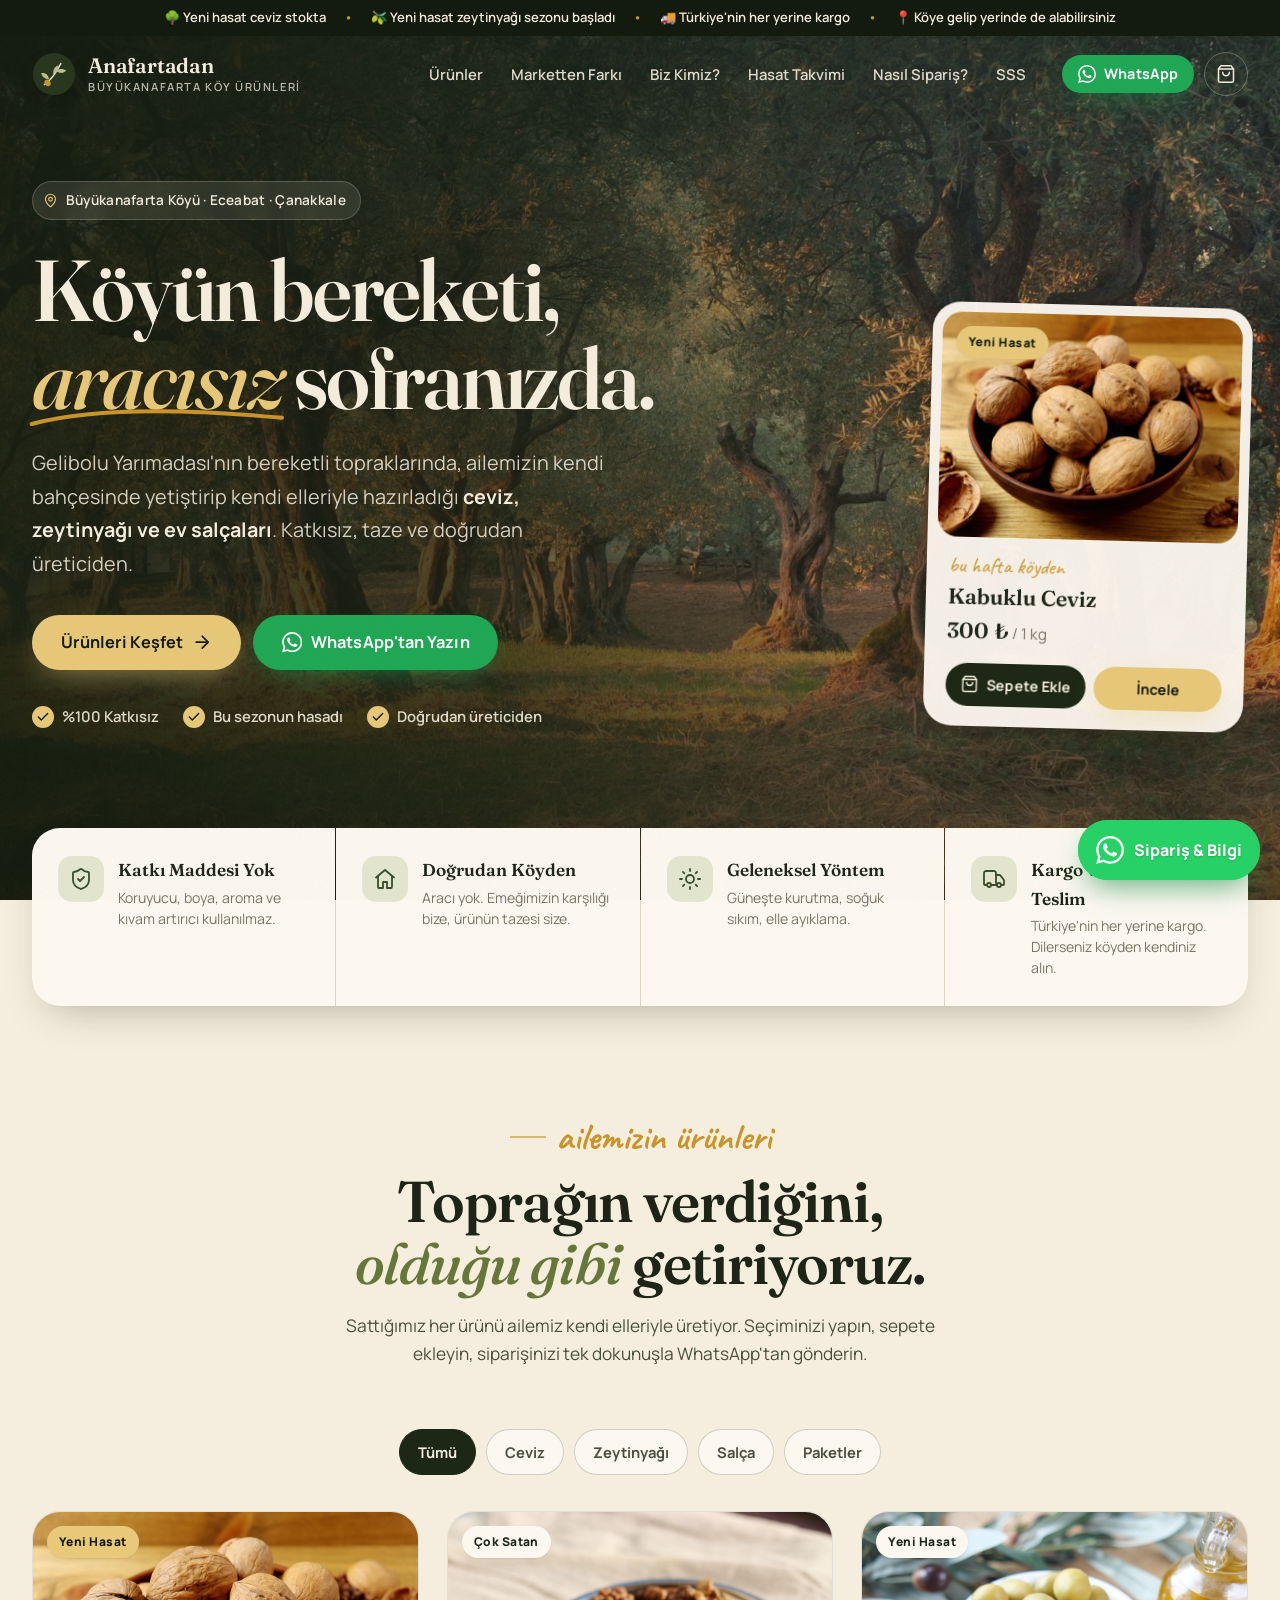
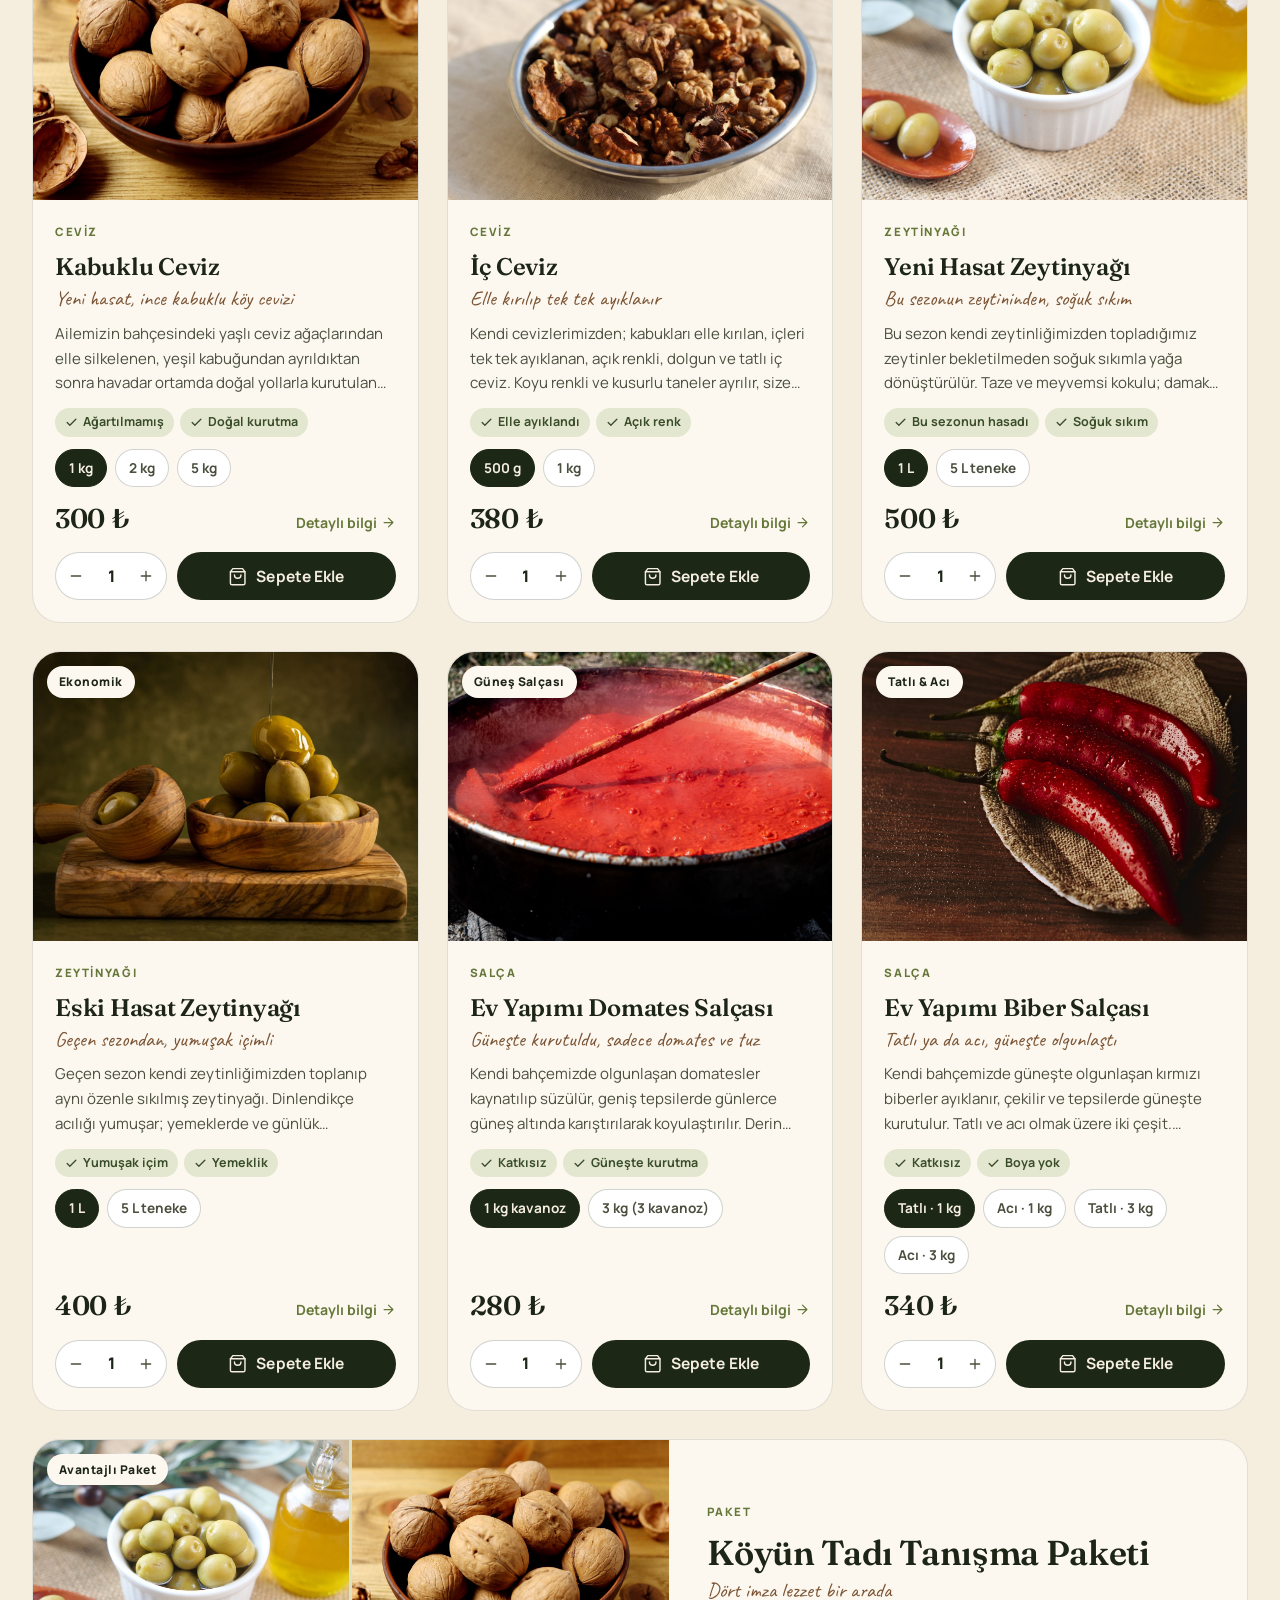
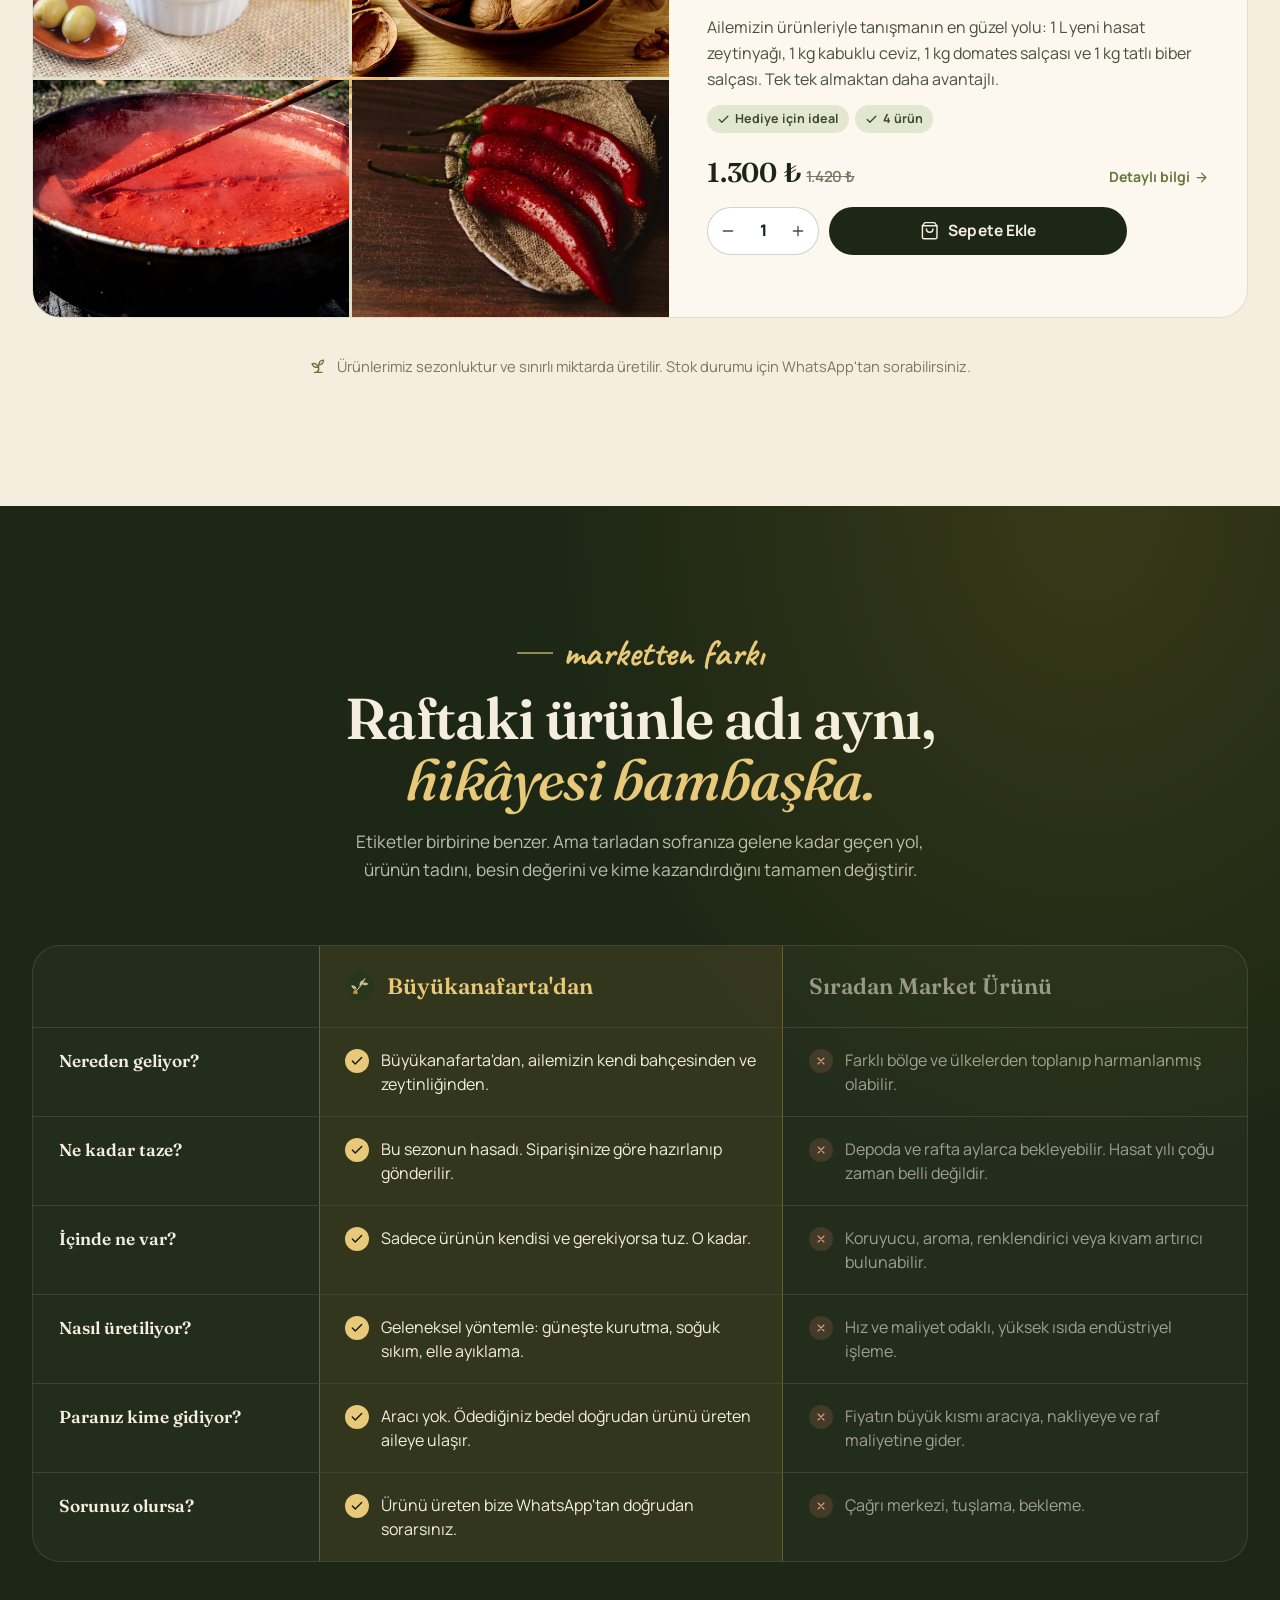
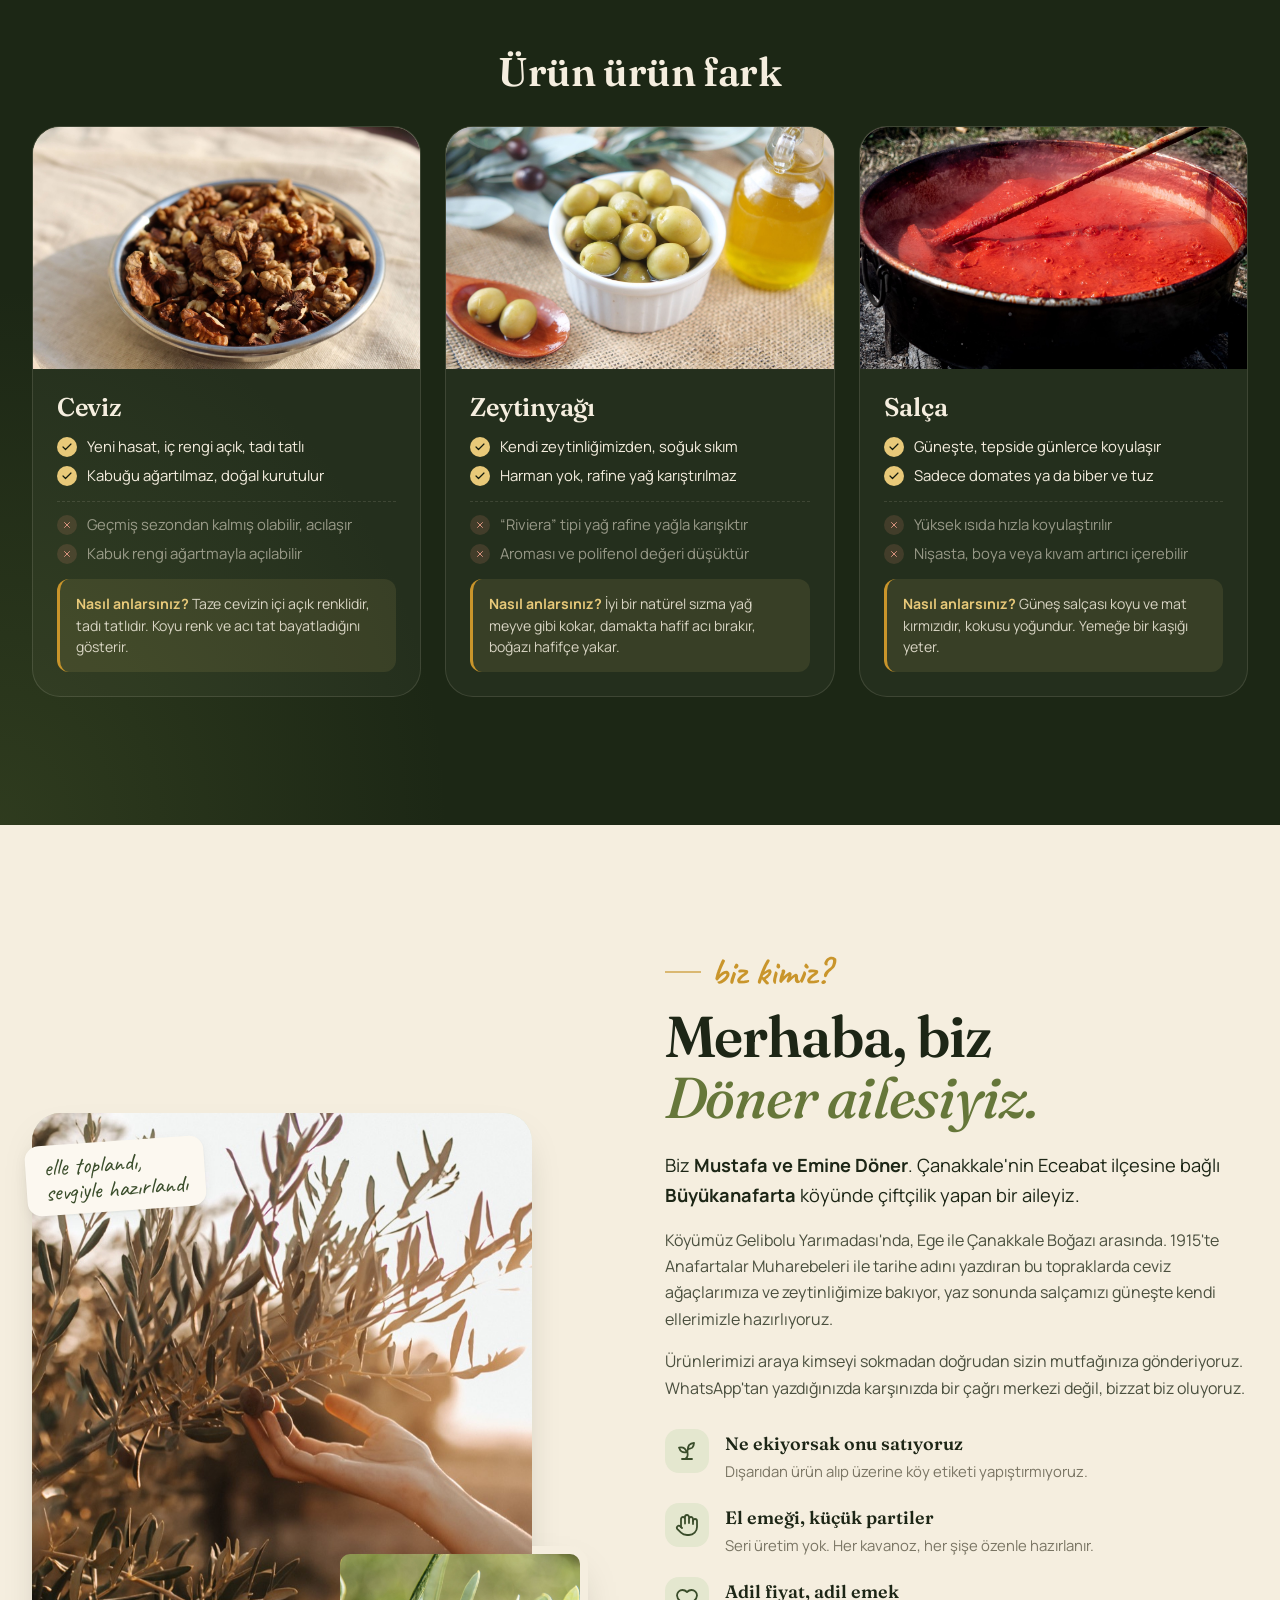
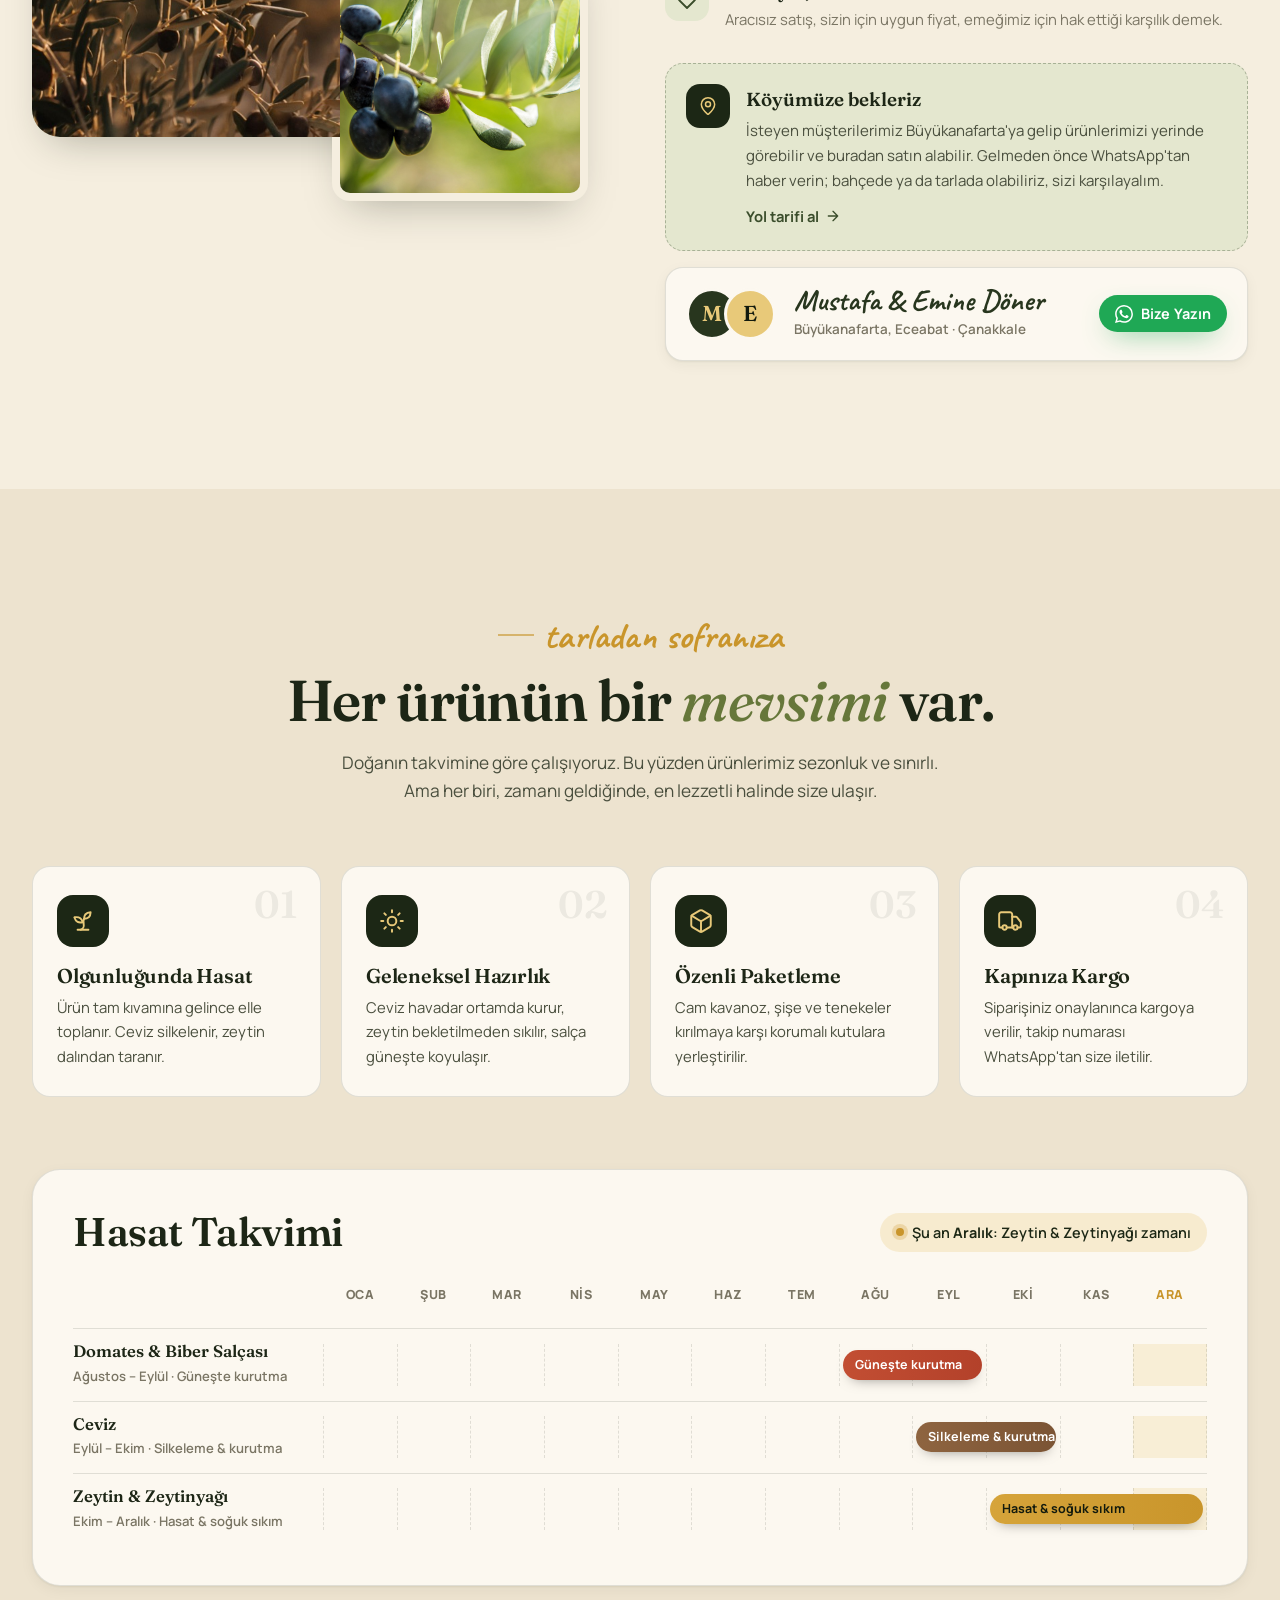
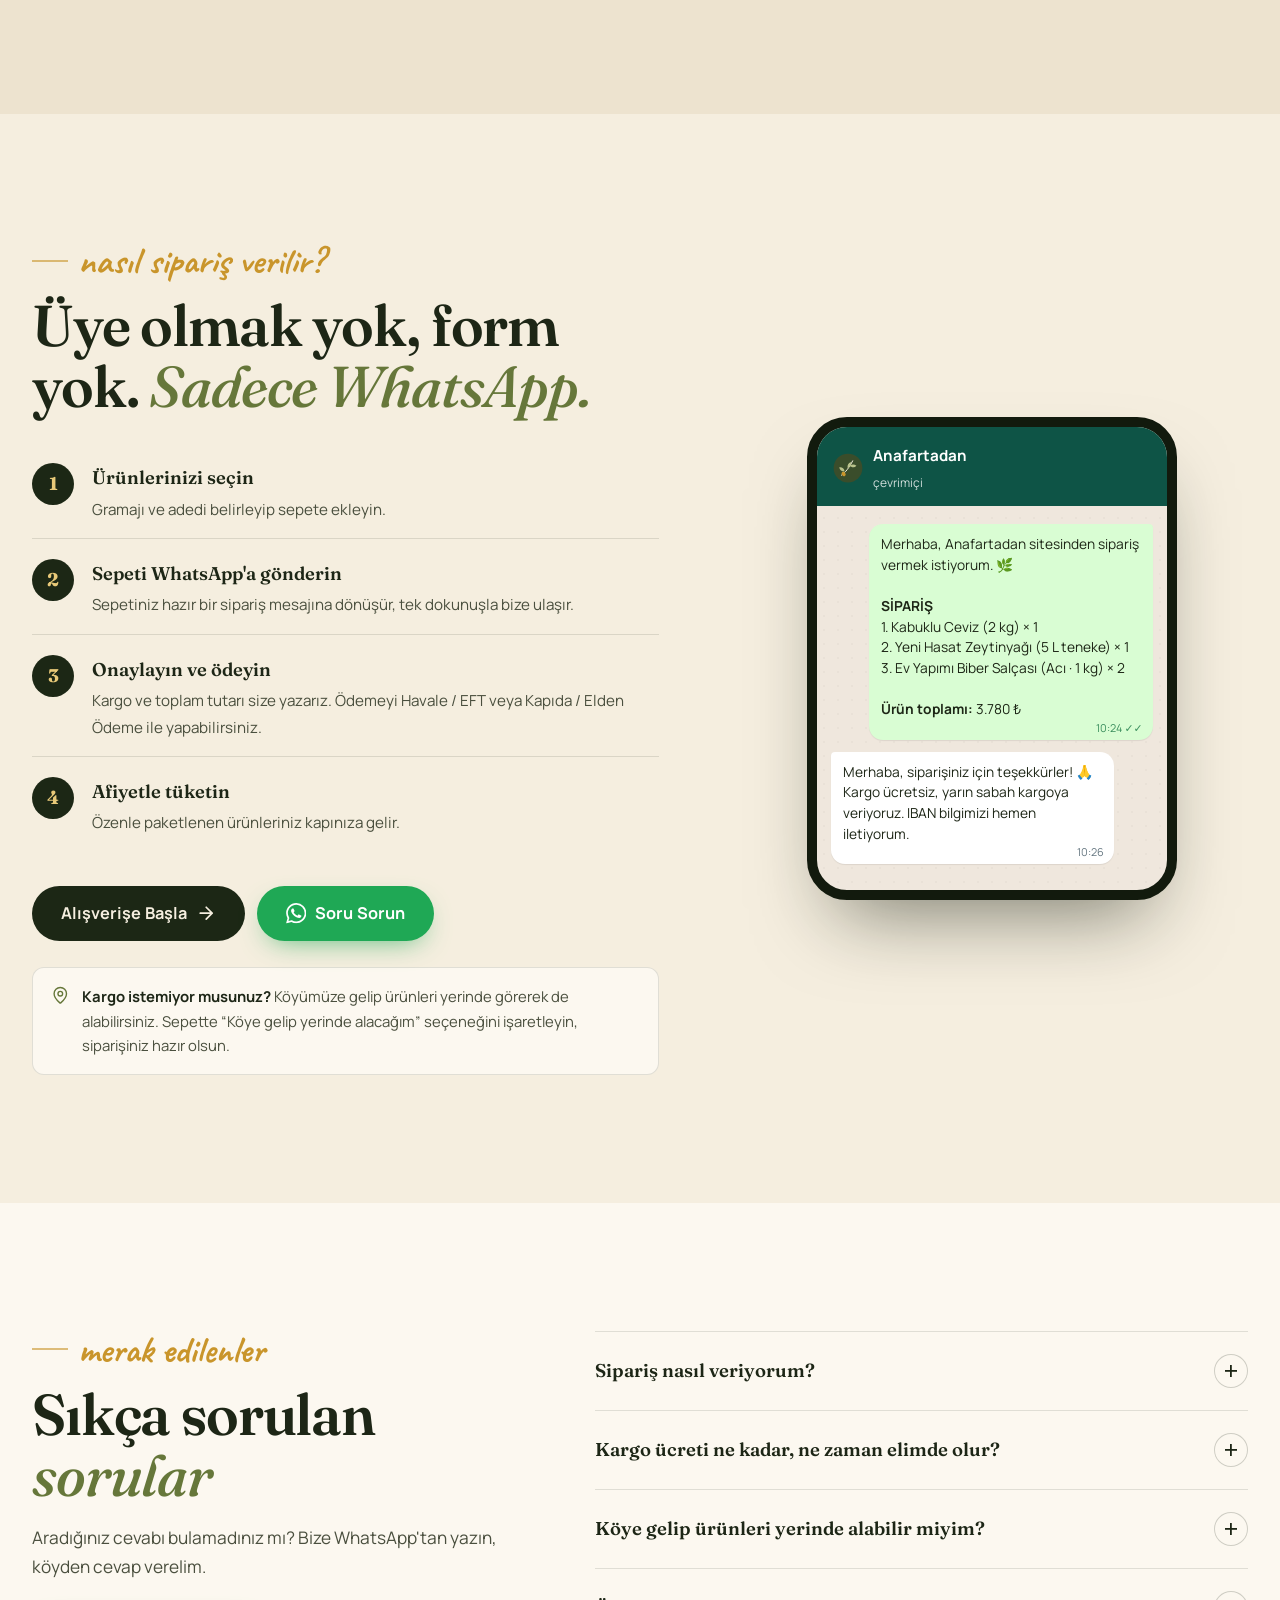
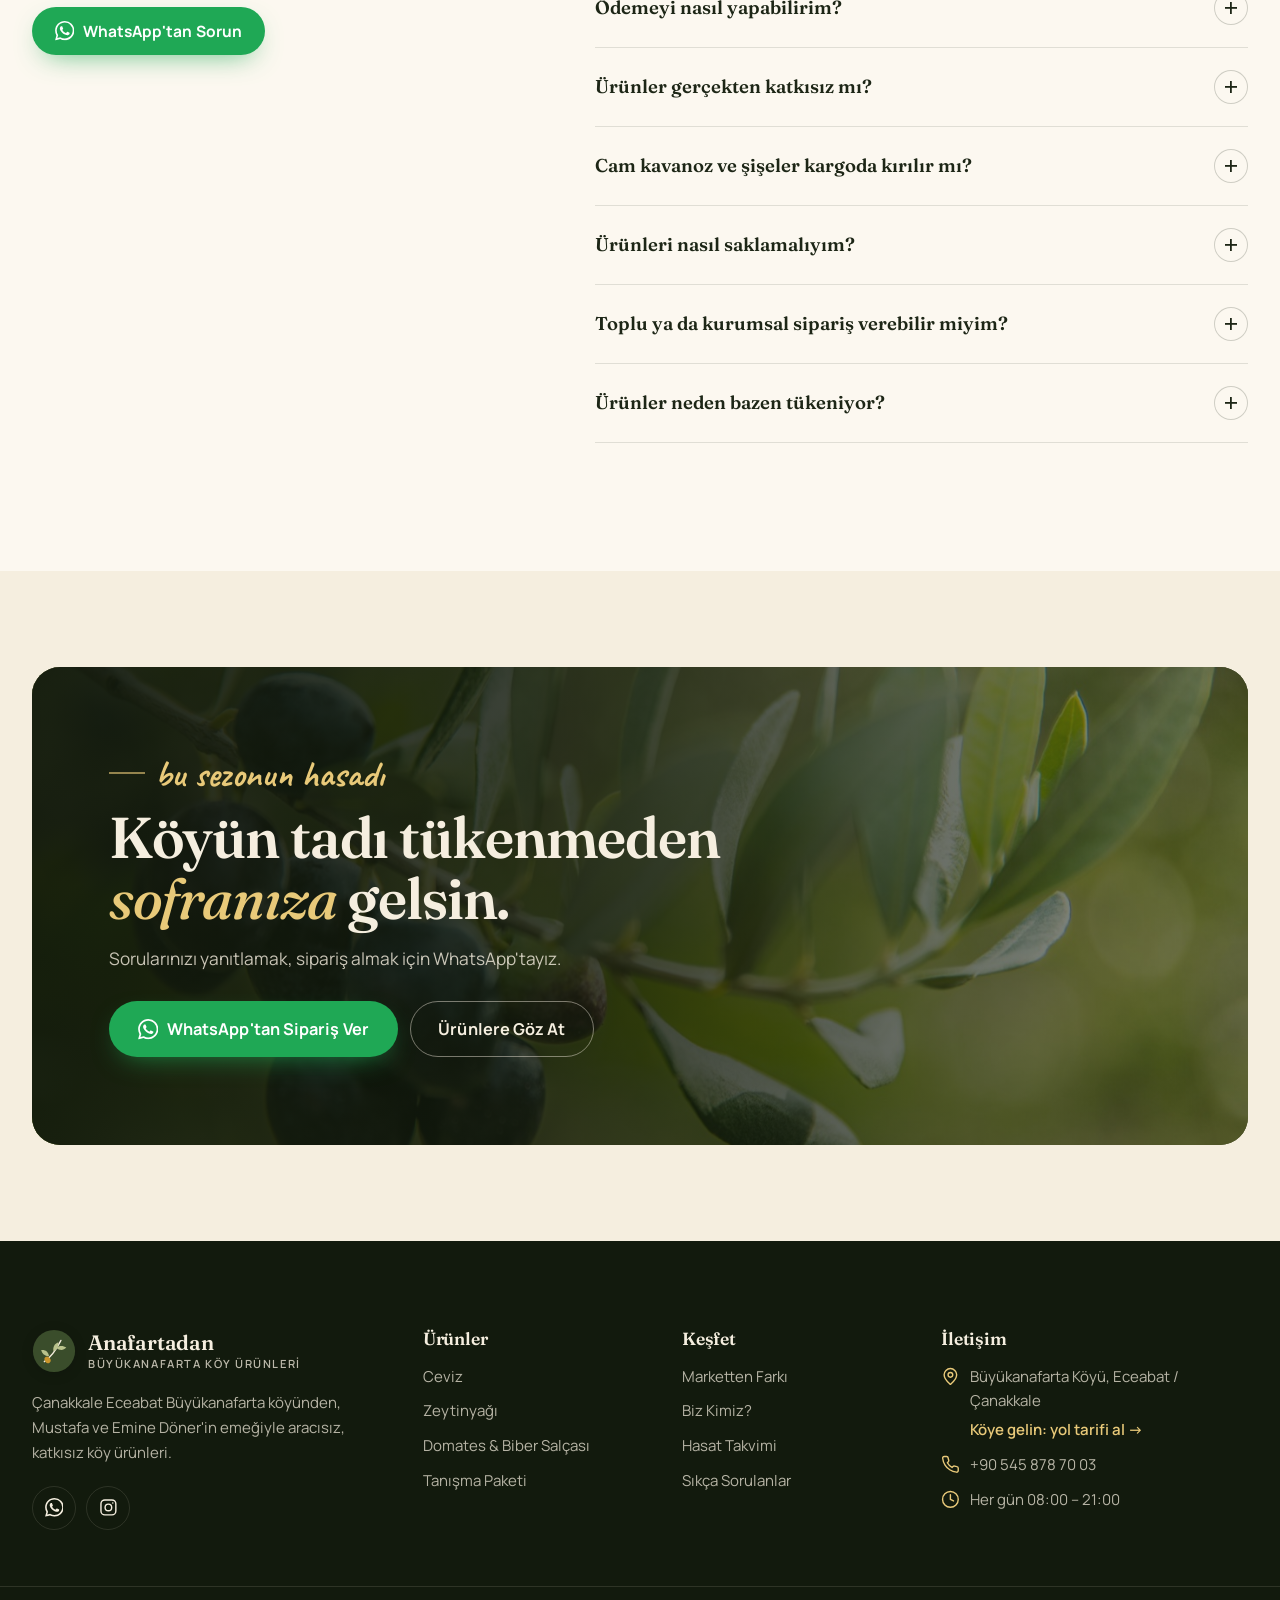
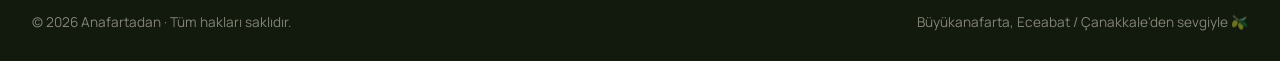
==== index.html @ 7ce7d399 "Anafartadan köy ürünleri sitesi Büyükanafarta (Eceabat/Çanakkale) köyünden ceviz, zeytinyağı ve ev s" ====
<!doctype html>
<html lang="tr">
<head>
  <meta charset="utf-8">
  <meta name="viewport" content="width=device-width, initial-scale=1, viewport-fit=cover">
  <title>Anafartadan | Büyükanafarta Köyünden Ceviz, Zeytinyağı ve Ev Salçası</title>
  <meta name="description" content="Çanakkale Eceabat Büyükanafarta köyünde Döner ailesinin ürettiği yeni hasat ceviz, soğuk sıkım zeytinyağı, güneşte kurutulmuş domates ve biber salçası. Aracısız, katkısız; WhatsApp'tan kolay sipariş.">
  <meta name="theme-color" content="#1C2715">
  <meta property="og:type" content="website">
  <meta property="og:locale" content="tr_TR">
  <meta property="og:title" content="Anafartadan · Köyün bereketi, aracısız sofranızda">
  <meta property="og:description" content="Döner ailesinin Büyükanafarta'da ürettiği ceviz, zeytinyağı ve ev salçaları. WhatsApp'tan sipariş verin, kapınıza gelsin.">
  <meta property="og:url" content="https://anilacartr.github.io/anafartadan/">
  <meta property="og:image" content="https://anilacartr.github.io/anafartadan/assets/img/hero.jpg">
  <link rel="canonical" href="https://anilacartr.github.io/anafartadan/">
  <link rel="icon" href="assets/img/favicon.svg" type="image/svg+xml">

  <link rel="preconnect" href="https://fonts.googleapis.com">
  <link rel="preconnect" href="https://fonts.gstatic.com" crossorigin>
  <link href="https://fonts.googleapis.com/css2?family=Caveat:wght@500;700&family=Fraunces:ital,opsz,wght@0,9..144,400..700;1,9..144,400..600&family=Manrope:wght@400;500;600;700;800&display=swap" rel="stylesheet">
  <link rel="preload" as="image" href="assets/img/hero.jpg" fetchpriority="high">
  <link rel="stylesheet" href="assets/css/style.css">
  <script>document.documentElement.classList.add('js')</script>

  <script type="application/ld+json">
  {
    "@context": "https://schema.org",
    "@type": "Store",
    "name": "Anafartadan",
    "description": "Büyükanafarta köyünden ceviz, zeytinyağı, domates ve biber salçası.",
    "founder": [
      { "@type": "Person", "name": "Mustafa Döner" },
      { "@type": "Person", "name": "Emine Döner" }
    ],
    "address": {
      "@type": "PostalAddress",
      "addressLocality": "Büyükanafarta, Eceabat",
      "addressRegion": "Çanakkale",
      "addressCountry": "TR"
    }
  }
  </script>
</head>
<body>

<!-- İkon seti -->
<svg width="0" height="0" style="position:absolute" aria-hidden="true">
  <defs>
    <symbol id="i-wa" viewBox="0 0 24 24"><path fill="currentColor" d="M17.472 14.382c-.297-.149-1.758-.867-2.03-.967-.273-.099-.471-.148-.67.15-.197.297-.767.966-.94 1.164-.173.199-.347.223-.644.075-.297-.15-1.255-.463-2.39-1.475-.883-.788-1.48-1.761-1.653-2.059-.173-.297-.018-.458.13-.606.134-.133.298-.347.446-.52.149-.174.198-.298.298-.497.099-.198.05-.371-.025-.52-.075-.149-.669-1.612-.916-2.207-.242-.579-.487-.5-.669-.51-.173-.008-.371-.01-.57-.01-.198 0-.52.074-.792.372-.272.297-1.04 1.016-1.04 2.479 0 1.462 1.065 2.875 1.213 3.074.149.198 2.096 3.2 5.077 4.487.709.306 1.262.489 1.694.625.712.227 1.36.195 1.871.118.571-.085 1.758-.719 2.006-1.413.248-.694.248-1.289.173-1.413-.074-.124-.272-.198-.57-.347m-5.421 7.403h-.004a9.87 9.87 0 0 1-5.031-1.378l-.361-.214-3.741.982.998-3.648-.235-.374a9.86 9.86 0 0 1-1.51-5.26c.001-5.45 4.436-9.884 9.888-9.884 2.64 0 5.122 1.03 6.988 2.898a9.825 9.825 0 0 1 2.893 6.994c-.003 5.45-4.437 9.884-9.885 9.884m8.413-18.297A11.815 11.815 0 0 0 12.05 0C5.495 0 .16 5.335.157 11.892c0 2.096.547 4.142 1.588 5.945L.057 24l6.305-1.654a11.882 11.882 0 0 0 5.683 1.448h.005c6.554 0 11.89-5.335 11.893-11.893a11.821 11.821 0 0 0-3.48-8.413Z"/></symbol>
    <symbol id="i-bag" viewBox="0 0 24 24" fill="none" stroke="currentColor" stroke-width="1.8" stroke-linecap="round" stroke-linejoin="round"><path d="M6 2 3 6v14a2 2 0 0 0 2 2h14a2 2 0 0 0 2-2V6l-3-4Z"/><path d="M3 6h18"/><path d="M16 10a4 4 0 0 1-8 0"/></symbol>
    <symbol id="i-leaf" viewBox="0 0 24 24" fill="none" stroke="currentColor" stroke-width="1.8" stroke-linecap="round" stroke-linejoin="round"><path d="M11 20A7 7 0 0 1 9.8 6.1C15.5 5 17 4.48 19 2c1 2 2 4.18 2 8 0 5.5-4.78 10-10 10Z"/><path d="M2 21c0-3 1.85-5.36 5.08-6C9.5 14.52 12 13 13 12"/></symbol>
    <symbol id="i-truck" viewBox="0 0 24 24" fill="none" stroke="currentColor" stroke-width="1.8" stroke-linecap="round" stroke-linejoin="round"><path d="M14 18V6a2 2 0 0 0-2-2H4a2 2 0 0 0-2 2v11a1 1 0 0 0 1 1h2"/><path d="M15 18H9"/><path d="M19 18h2a1 1 0 0 0 1-1v-3.65a1 1 0 0 0-.22-.62l-3.48-4.35A1 1 0 0 0 17.52 8H14"/><circle cx="17" cy="18" r="2"/><circle cx="7" cy="18" r="2"/></symbol>
    <symbol id="i-home" viewBox="0 0 24 24" fill="none" stroke="currentColor" stroke-width="1.8" stroke-linecap="round" stroke-linejoin="round"><path d="M3 10.5 12 3l9 7.5"/><path d="M5 9.5V20a1 1 0 0 0 1 1h4v-6h4v6h4a1 1 0 0 0 1-1V9.5"/></symbol>
    <symbol id="i-shield" viewBox="0 0 24 24" fill="none" stroke="currentColor" stroke-width="1.8" stroke-linecap="round" stroke-linejoin="round"><path d="M20 13c0 5-3.5 7.5-7.66 8.95a1 1 0 0 1-.67-.01C7.5 20.5 4 18 4 13V6a1 1 0 0 1 1-1c2 0 4.5-1.2 6.24-2.72a1.17 1.17 0 0 1 1.52 0C14.51 3.81 17 5 19 5a1 1 0 0 1 1 1z"/><path d="m9 12 2 2 4-4"/></symbol>
    <symbol id="i-check" viewBox="0 0 24 24" fill="none" stroke="currentColor" stroke-width="2.4" stroke-linecap="round" stroke-linejoin="round"><path d="M20 6 9 17l-5-5"/></symbol>
    <symbol id="i-x" viewBox="0 0 24 24" fill="none" stroke="currentColor" stroke-width="2.2" stroke-linecap="round" stroke-linejoin="round"><path d="M18 6 6 18M6 6l12 12"/></symbol>
    <symbol id="i-plus" viewBox="0 0 24 24" fill="none" stroke="currentColor" stroke-width="2" stroke-linecap="round"><path d="M12 5v14M5 12h14"/></symbol>
    <symbol id="i-minus" viewBox="0 0 24 24" fill="none" stroke="currentColor" stroke-width="2" stroke-linecap="round"><path d="M5 12h14"/></symbol>
    <symbol id="i-arrow" viewBox="0 0 24 24" fill="none" stroke="currentColor" stroke-width="2" stroke-linecap="round" stroke-linejoin="round"><path d="M5 12h14M12 5l7 7-7 7"/></symbol>
    <symbol id="i-pin" viewBox="0 0 24 24" fill="none" stroke="currentColor" stroke-width="1.8" stroke-linecap="round" stroke-linejoin="round"><path d="M20 10c0 4.99-5.54 10.19-7.4 11.8a1 1 0 0 1-1.2 0C9.54 20.19 4 14.99 4 10a8 8 0 0 1 16 0"/><circle cx="12" cy="10" r="3"/></symbol>
    <symbol id="i-clock" viewBox="0 0 24 24" fill="none" stroke="currentColor" stroke-width="1.8" stroke-linecap="round" stroke-linejoin="round"><circle cx="12" cy="12" r="10"/><path d="M12 6v6l4 2"/></symbol>
    <symbol id="i-phone" viewBox="0 0 24 24" fill="none" stroke="currentColor" stroke-width="1.8" stroke-linecap="round" stroke-linejoin="round"><path d="M22 16.92v3a2 2 0 0 1-2.18 2 19.79 19.79 0 0 1-8.63-3.07 19.5 19.5 0 0 1-6-6 19.79 19.79 0 0 1-3.07-8.67A2 2 0 0 1 4.11 2h3a2 2 0 0 1 2 1.72c.13.96.36 1.9.7 2.81a2 2 0 0 1-.45 2.11L8.09 9.91a16 16 0 0 0 6 6l1.27-1.27a2 2 0 0 1 2.11-.45c.91.34 1.85.57 2.81.7A2 2 0 0 1 22 16.92z"/></symbol>
    <symbol id="i-sun" viewBox="0 0 24 24" fill="none" stroke="currentColor" stroke-width="1.8" stroke-linecap="round"><circle cx="12" cy="12" r="4"/><path d="M12 2v2M12 20v2M4.93 4.93l1.41 1.41M17.66 17.66l1.41 1.41M2 12h2M20 12h2M6.34 17.66l-1.41 1.41M19.07 4.93l-1.41 1.41"/></symbol>
    <symbol id="i-box" viewBox="0 0 24 24" fill="none" stroke="currentColor" stroke-width="1.8" stroke-linecap="round" stroke-linejoin="round"><path d="M11 21.73a2 2 0 0 0 2 0l7-4A2 2 0 0 0 21 16V8a2 2 0 0 0-1-1.73l-7-4a2 2 0 0 0-2 0l-7 4A2 2 0 0 0 3 8v8a2 2 0 0 0 1 1.73z"/><path d="M12 22V12"/><path d="m3.3 7 7.7 4.73a2 2 0 0 0 2 0L20.7 7"/></symbol>
    <symbol id="i-heart" viewBox="0 0 24 24" fill="none" stroke="currentColor" stroke-width="1.8" stroke-linecap="round" stroke-linejoin="round"><path d="M19 14c1.49-1.46 3-3.21 3-5.5A5.5 5.5 0 0 0 16.5 3c-1.76 0-3 .5-4.5 2-1.5-1.5-2.74-2-4.5-2A5.5 5.5 0 0 0 2 8.5c0 2.3 1.5 4.05 3 5.5l7 7Z"/></symbol>
    <symbol id="i-sprout" viewBox="0 0 24 24" fill="none" stroke="currentColor" stroke-width="1.8" stroke-linecap="round" stroke-linejoin="round"><path d="M7 20h10"/><path d="M10 20c5.5-2.5.8-6.4 3-10"/><path d="M9.5 9.4c1.1.8 1.8 2.2 2.3 3.7-2 .4-3.5.4-4.8-.3-1.2-.6-2.3-1.9-3-4.2 2.8-.5 4.4 0 5.5.8z"/><path d="M14.1 6a7 7 0 0 0-1.1 4c1.9-.1 3.3-.6 4.3-1.4 1-1 1.6-2.3 1.7-4.6-2.7.1-4 1-4.9 2z"/></symbol>
    <symbol id="i-wallet" viewBox="0 0 24 24" fill="none" stroke="currentColor" stroke-width="1.8" stroke-linecap="round" stroke-linejoin="round"><path d="M19 7V4a1 1 0 0 0-1-1H5a2 2 0 0 0 0 4h15a1 1 0 0 1 1 1v4h-3a2 2 0 0 0 0 4h3a1 1 0 0 0 1-1v-2a1 1 0 0 0-1-1"/><path d="M3 5v14a2 2 0 0 0 2 2h15a1 1 0 0 0 1-1v-4"/></symbol>
    <symbol id="i-menu" viewBox="0 0 24 24" fill="none" stroke="currentColor" stroke-width="2" stroke-linecap="round"><path d="M4 7h16M4 12h16M4 17h16"/></symbol>
    <symbol id="i-insta" viewBox="0 0 24 24" fill="none" stroke="currentColor" stroke-width="1.8"><rect x="2.5" y="2.5" width="19" height="19" rx="5"/><circle cx="12" cy="12" r="4.2"/><circle cx="17.6" cy="6.4" r="1" fill="currentColor" stroke="none"/></symbol>
    <symbol id="i-trash" viewBox="0 0 24 24" fill="none" stroke="currentColor" stroke-width="1.8" stroke-linecap="round" stroke-linejoin="round"><path d="M3 6h18M19 6v14a2 2 0 0 1-2 2H7a2 2 0 0 1-2-2V6M8 6V4a2 2 0 0 1 2-2h4a2 2 0 0 1 2 2v2"/></symbol>
    <symbol id="i-hand" viewBox="0 0 24 24" fill="none" stroke="currentColor" stroke-width="1.8" stroke-linecap="round" stroke-linejoin="round"><path d="M18 11V6a2 2 0 0 0-4 0M14 10V4a2 2 0 0 0-4 0v2M10 10.5V6a2 2 0 0 0-4 0v8"/><path d="M18 8a2 2 0 1 1 4 0v6a8 8 0 0 1-8 8h-2c-2.8 0-4.5-.86-5.99-2.34l-3.6-3.6a2 2 0 0 1 2.83-2.82L7 15"/></symbol>
    <symbol id="logo-mark" viewBox="0 0 48 48"><circle cx="24" cy="24" r="23" fill="currentColor"/><path d="M13.5 35.5C20 31 26 23.5 31.5 12.5" fill="none" stroke="#F5EEDF" stroke-width="1.6" stroke-linecap="round"/><path d="M18.6 29.6c-4.6.2-7.6-2.4-8.6-6.6 4.4-.6 7.8 1.6 8.6 6.6Z" fill="#B9C28C"/><path d="M23.4 24.2c-.8-4.6 1.2-8.2 5.2-9.8 1 4.4-1 8-5.2 9.8Z" fill="#B9C28C"/><path d="M26.4 20.4c3.8-2.6 7.8-2.4 11-.2-3 3.2-7 3.6-11 .2Z" fill="#B9C28C"/><ellipse cx="17" cy="33.6" rx="3" ry="3.8" transform="rotate(-35 17 33.6)" fill="#C9952B"/></symbol>
  </defs>
</svg>

<a class="skip-link" href="#urunler">Ürünlere geç</a>

<!-- ============ HEADER ============ -->
<header class="site-header" id="siteHeader">
  <div class="announce">
    <div class="announce-track">
      <span>🌳 Yeni hasat ceviz stokta</span>
      <span class="dot">•</span>
      <span>🫒 Yeni hasat zeytinyağı sezonu başladı</span>
      <span class="dot">•</span>
      <span>🚚 Türkiye'nin her yerine kargo</span>
      <span class="dot">•</span>
      <span>📍 Köye gelip yerinde de alabilirsiniz</span>
    </div>
  </div>
  <div class="nav-wrap container">
    <a class="brand" href="#top" aria-label="Anafartadan ana sayfa">
      <svg class="brand-mark" aria-hidden="true"><use href="#logo-mark"/></svg>
      <span class="brand-text">
        <strong>Anafartadan</strong>
        <small>Büyükanafarta Köy Ürünleri</small>
      </span>
    </a>
    <nav class="nav" id="nav" aria-label="Ana menü">
      <a href="#urunler">Ürünler</a>
      <a href="#fark">Marketten Farkı</a>
      <a href="#biz-kimiz">Biz Kimiz?</a>
      <a href="#hasat">Hasat Takvimi</a>
      <a href="#siparis">Nasıl Sipariş?</a>
      <a href="#sss">SSS</a>
    </nav>
    <div class="nav-actions">
      <a class="btn btn-wa btn-sm nav-wa" data-wa>
        <svg class="ic" aria-hidden="true"><use href="#i-wa"/></svg><span>WhatsApp</span>
      </a>
      <button class="icon-btn cart-btn" type="button" data-open-cart aria-label="Sepeti aç">
        <svg class="ic" aria-hidden="true"><use href="#i-bag"/></svg>
        <span class="cart-count" data-cart-count hidden>0</span>
      </button>
      <button class="icon-btn menu-btn" type="button" id="menuBtn" aria-label="Menüyü aç" aria-expanded="false" aria-controls="nav">
        <svg class="ic" aria-hidden="true"><use href="#i-menu"/></svg>
      </button>
    </div>
  </div>
</header>

<main id="top">

  <!-- ============ HERO ============ -->
  <section class="hero" aria-labelledby="heroTitle">
    <div class="hero-media" aria-hidden="true">
      <img src="assets/img/hero.jpg" alt="" fetchpriority="high">
    </div>
    <div class="hero-inner container">
      <div class="hero-copy">
        <p class="eyebrow"><svg class="ic" aria-hidden="true"><use href="#i-pin"/></svg> Büyükanafarta Köyü · Eceabat · Çanakkale</p>
        <h1 id="heroTitle">Köyün bereketi,<br><span class="hl">aracısız<svg class="scribble" viewBox="0 0 220 18" preserveAspectRatio="none" aria-hidden="true"><path d="M4 13C48 4 118 2 216 9"/></svg></span> sofranızda.</h1>
        <p class="lead">Gelibolu Yarımadası'nın bereketli topraklarında, ailemizin kendi bahçesinde yetiştirip kendi elleriyle hazırladığı <strong>ceviz, zeytinyağı ve ev salçaları</strong>. Katkısız, taze ve doğrudan üreticiden.</p>
        <div class="hero-ctas">
          <a class="btn btn-gold btn-lg" href="#urunler">Ürünleri Keşfet <svg class="ic" aria-hidden="true"><use href="#i-arrow"/></svg></a>
          <a class="btn btn-wa btn-lg" data-wa><svg class="ic" aria-hidden="true"><use href="#i-wa"/></svg> WhatsApp'tan Yazın</a>
        </div>
        <ul class="hero-points">
          <li><svg class="ic" aria-hidden="true"><use href="#i-check"/></svg> %100 Katkısız</li>
          <li><svg class="ic" aria-hidden="true"><use href="#i-check"/></svg> Bu sezonun hasadı</li>
          <li><svg class="ic" aria-hidden="true"><use href="#i-check"/></svg> Doğrudan üreticiden</li>
        </ul>
      </div>
      <aside class="hero-card" id="heroCard" aria-label="Öne çıkan ürün"></aside>
    </div>
    <a class="hero-scroll" href="#urunler" aria-label="Aşağı kaydır"><span></span></a>
  </section>

  <!-- ============ GÜVEN ŞERİDİ ============ -->
  <section class="trust container" aria-label="Neden bizi tercih etmelisiniz">
    <div class="trust-item">
      <span class="trust-ic"><svg class="ic" aria-hidden="true"><use href="#i-shield"/></svg></span>
      <div><strong>Katkı Maddesi Yok</strong><p>Koruyucu, boya, aroma ve kıvam artırıcı kullanılmaz.</p></div>
    </div>
    <div class="trust-item">
      <span class="trust-ic"><svg class="ic" aria-hidden="true"><use href="#i-home"/></svg></span>
      <div><strong>Doğrudan Köyden</strong><p>Aracı yok. Emeğimizin karşılığı bize, ürünün tazesi size.</p></div>
    </div>
    <div class="trust-item">
      <span class="trust-ic"><svg class="ic" aria-hidden="true"><use href="#i-sun"/></svg></span>
      <div><strong>Geleneksel Yöntem</strong><p>Güneşte kurutma, soğuk sıkım, elle ayıklama.</p></div>
    </div>
    <div class="trust-item">
      <span class="trust-ic"><svg class="ic" aria-hidden="true"><use href="#i-truck"/></svg></span>
      <div><strong>Kargo veya Yerinde Teslim</strong><p>Türkiye'nin her yerine kargo. Dilerseniz köyden kendiniz alın.</p></div>
    </div>
  </section>

  <!-- ============ ÜRÜNLER ============ -->
  <section class="section products" id="urunler" aria-labelledby="urunlerTitle">
    <div class="container">
      <div class="section-head" data-reveal>
        <span class="kicker">ailemizin ürünleri</span>
        <h2 id="urunlerTitle">Toprağın verdiğini, <em>olduğu gibi</em> getiriyoruz.</h2>
        <p>Sattığımız her ürünü ailemiz kendi elleriyle üretiyor. Seçiminizi yapın, sepete ekleyin, siparişinizi tek dokunuşla WhatsApp'tan gönderin.</p>
      </div>

      <div class="filters" role="group" aria-label="Ürünleri filtrele">
        <button type="button" class="chip is-active" data-filter="all" aria-pressed="true">Tümü</button>
        <button type="button" class="chip" data-filter="ceviz" aria-pressed="false">Ceviz</button>
        <button type="button" class="chip" data-filter="zeytinyagi" aria-pressed="false">Zeytinyağı</button>
        <button type="button" class="chip" data-filter="salca" aria-pressed="false">Salça</button>
        <button type="button" class="chip" data-filter="paket" aria-pressed="false">Paketler</button>
      </div>

      <div class="product-grid" id="productGrid"></div>

      <p class="products-note">
        <svg class="ic" aria-hidden="true"><use href="#i-sprout"/></svg>
        Ürünlerimiz sezonluktur ve sınırlı miktarda üretilir. Stok durumu için WhatsApp'tan sorabilirsiniz.
      </p>
    </div>
  </section>

  <!-- ============ MARKETTEN FARKI ============ -->
  <section class="section diff" id="fark" aria-labelledby="farkTitle">
    <div class="diff-deco" aria-hidden="true"></div>
    <div class="container">
      <div class="section-head light" data-reveal>
        <span class="kicker">marketten farkı</span>
        <h2 id="farkTitle">Raftaki ürünle adı aynı,<br><em>hikâyesi bambaşka.</em></h2>
        <p>Etiketler birbirine benzer. Ama tarladan sofranıza gelene kadar geçen yol, ürünün tadını, besin değerini ve kime kazandırdığını tamamen değiştirir.</p>
      </div>

      <div class="compare" data-reveal role="table" aria-label="Köy ürünü ile market ürünü karşılaştırması">
        <div class="compare-row compare-head" role="row">
          <div role="columnheader"><span class="sr-only">Kriter</span></div>
          <div class="c-us" role="columnheader">
            <svg class="brand-mark sm" aria-hidden="true"><use href="#logo-mark"/></svg>
            Büyükanafarta'dan
          </div>
          <div class="c-them" role="columnheader">Sıradan Market Ürünü</div>
        </div>
        <div class="compare-row" role="row">
          <div class="c-label" role="rowheader">Nereden geliyor?</div>
          <div class="c-us" role="cell"><svg class="ic ok" aria-hidden="true"><use href="#i-check"/></svg><span>Büyükanafarta'dan, ailemizin kendi bahçesinden ve zeytinliğinden.</span></div>
          <div class="c-them" role="cell"><svg class="ic no" aria-hidden="true"><use href="#i-x"/></svg><span>Farklı bölge ve ülkelerden toplanıp harmanlanmış olabilir.</span></div>
        </div>
        <div class="compare-row" role="row">
          <div class="c-label" role="rowheader">Ne kadar taze?</div>
          <div class="c-us" role="cell"><svg class="ic ok" aria-hidden="true"><use href="#i-check"/></svg><span>Bu sezonun hasadı. Siparişinize göre hazırlanıp gönderilir.</span></div>
          <div class="c-them" role="cell"><svg class="ic no" aria-hidden="true"><use href="#i-x"/></svg><span>Depoda ve rafta aylarca bekleyebilir. Hasat yılı çoğu zaman belli değildir.</span></div>
        </div>
        <div class="compare-row" role="row">
          <div class="c-label" role="rowheader">İçinde ne var?</div>
          <div class="c-us" role="cell"><svg class="ic ok" aria-hidden="true"><use href="#i-check"/></svg><span>Sadece ürünün kendisi ve gerekiyorsa tuz. O kadar.</span></div>
          <div class="c-them" role="cell"><svg class="ic no" aria-hidden="true"><use href="#i-x"/></svg><span>Koruyucu, aroma, renklendirici veya kıvam artırıcı bulunabilir.</span></div>
        </div>
        <div class="compare-row" role="row">
          <div class="c-label" role="rowheader">Nasıl üretiliyor?</div>
          <div class="c-us" role="cell"><svg class="ic ok" aria-hidden="true"><use href="#i-check"/></svg><span>Geleneksel yöntemle: güneşte kurutma, soğuk sıkım, elle ayıklama.</span></div>
          <div class="c-them" role="cell"><svg class="ic no" aria-hidden="true"><use href="#i-x"/></svg><span>Hız ve maliyet odaklı, yüksek ısıda endüstriyel işleme.</span></div>
        </div>
        <div class="compare-row" role="row">
          <div class="c-label" role="rowheader">Paranız kime gidiyor?</div>
          <div class="c-us" role="cell"><svg class="ic ok" aria-hidden="true"><use href="#i-check"/></svg><span>Aracı yok. Ödediğiniz bedel doğrudan ürünü üreten aileye ulaşır.</span></div>
          <div class="c-them" role="cell"><svg class="ic no" aria-hidden="true"><use href="#i-x"/></svg><span>Fiyatın büyük kısmı aracıya, nakliyeye ve raf maliyetine gider.</span></div>
        </div>
        <div class="compare-row" role="row">
          <div class="c-label" role="rowheader">Sorunuz olursa?</div>
          <div class="c-us" role="cell"><svg class="ic ok" aria-hidden="true"><use href="#i-check"/></svg><span>Ürünü üreten bize WhatsApp'tan doğrudan sorarsınız.</span></div>
          <div class="c-them" role="cell"><svg class="ic no" aria-hidden="true"><use href="#i-x"/></svg><span>Çağrı merkezi, tuşlama, bekleme.</span></div>
        </div>
      </div>

      <h3 class="diff-sub" data-reveal>Ürün ürün fark</h3>
      <div class="diff-cards">
        <article class="diff-card" data-reveal>
          <div class="diff-card-media tone-walnut"><img src="assets/img/ic-ceviz.jpg" alt="Açık renkli taze iç ceviz" loading="lazy"><span class="media-fallback" aria-hidden="true">🌰</span></div>
          <div class="diff-card-body">
            <h4>Ceviz</h4>
            <ul class="pro">
              <li><svg class="ic" aria-hidden="true"><use href="#i-check"/></svg>Yeni hasat, iç rengi açık, tadı tatlı</li>
              <li><svg class="ic" aria-hidden="true"><use href="#i-check"/></svg>Kabuğu ağartılmaz, doğal kurutulur</li>
            </ul>
            <ul class="con">
              <li><svg class="ic" aria-hidden="true"><use href="#i-x"/></svg>Geçmiş sezondan kalmış olabilir, acılaşır</li>
              <li><svg class="ic" aria-hidden="true"><use href="#i-x"/></svg>Kabuk rengi ağartmayla açılabilir</li>
            </ul>
            <p class="tip"><strong>Nasıl anlarsınız?</strong> Taze cevizin içi açık renklidir, tadı tatlıdır. Koyu renk ve acı tat bayatladığını gösterir.</p>
          </div>
        </article>
        <article class="diff-card" data-reveal>
          <div class="diff-card-media tone-gold"><img src="assets/img/zeytinyagi.jpg" alt="Natürel sızma zeytinyağı" loading="lazy"><span class="media-fallback" aria-hidden="true">🫒</span></div>
          <div class="diff-card-body">
            <h4>Zeytinyağı</h4>
            <ul class="pro">
              <li><svg class="ic" aria-hidden="true"><use href="#i-check"/></svg>Kendi zeytinliğimizden, soğuk sıkım</li>
              <li><svg class="ic" aria-hidden="true"><use href="#i-check"/></svg>Harman yok, rafine yağ karıştırılmaz</li>
            </ul>
            <ul class="con">
              <li><svg class="ic" aria-hidden="true"><use href="#i-x"/></svg>“Riviera” tipi yağ rafine yağla karışıktır</li>
              <li><svg class="ic" aria-hidden="true"><use href="#i-x"/></svg>Aroması ve polifenol değeri düşüktür</li>
            </ul>
            <p class="tip"><strong>Nasıl anlarsınız?</strong> İyi bir natürel sızma yağ meyve gibi kokar, damakta hafif acı bırakır, boğazı hafifçe yakar.</p>
          </div>
        </article>
        <article class="diff-card" data-reveal>
          <div class="diff-card-media tone-terra"><img src="assets/img/domates-salcasi.jpg" alt="Güneşte kurutulmuş ev salçası" loading="lazy"><span class="media-fallback" aria-hidden="true">🍅</span></div>
          <div class="diff-card-body">
            <h4>Salça</h4>
            <ul class="pro">
              <li><svg class="ic" aria-hidden="true"><use href="#i-check"/></svg>Güneşte, tepside günlerce koyulaşır</li>
              <li><svg class="ic" aria-hidden="true"><use href="#i-check"/></svg>Sadece domates ya da biber ve tuz</li>
            </ul>
            <ul class="con">
              <li><svg class="ic" aria-hidden="true"><use href="#i-x"/></svg>Yüksek ısıda hızla koyulaştırılır</li>
              <li><svg class="ic" aria-hidden="true"><use href="#i-x"/></svg>Nişasta, boya veya kıvam artırıcı içerebilir</li>
            </ul>
            <p class="tip"><strong>Nasıl anlarsınız?</strong> Güneş salçası koyu ve mat kırmızıdır, kokusu yoğundur. Yemeğe bir kaşığı yeter.</p>
          </div>
        </article>
      </div>
    </div>
  </section>

  <!-- ============ BİZ KİMİZ ============ -->
  <section class="section story" id="biz-kimiz" aria-labelledby="bizTitle">
    <div class="container story-grid">
      <div class="story-media" data-reveal>
        <div class="story-img-main tone-olive"><img src="assets/img/koy.jpg" alt="Büyükanafarta'da zeytin hasadı" loading="lazy"><span class="media-fallback" aria-hidden="true">🌾</span></div>
        <div class="story-img-sub tone-olive"><img src="assets/img/zeytin-dali.jpg" alt="Dalında zeytinler" loading="lazy"><span class="media-fallback" aria-hidden="true">🫒</span></div>
        <p class="story-hand" aria-hidden="true">elle toplandı,<br>sevgiyle hazırlandı</p>
      </div>
      <div class="story-copy" data-reveal>
        <span class="kicker">biz kimiz?</span>
        <h2 id="bizTitle">Merhaba, biz <em>Döner ailesiyiz.</em></h2>
        <p class="lead-dark">Biz <strong>Mustafa ve Emine Döner</strong>. Çanakkale'nin Eceabat ilçesine bağlı <strong>Büyükanafarta</strong> köyünde çiftçilik yapan bir aileyiz.</p>
        <p>Köyümüz Gelibolu Yarımadası'nda, Ege ile Çanakkale Boğazı arasında. 1915'te Anafartalar Muharebeleri ile tarihe adını yazdıran bu topraklarda ceviz ağaçlarımıza ve zeytinliğimize bakıyor, yaz sonunda salçamızı güneşte kendi ellerimizle hazırlıyoruz.</p>
        <p>Ürünlerimizi araya kimseyi sokmadan doğrudan sizin mutfağınıza gönderiyoruz. WhatsApp'tan yazdığınızda karşınızda bir çağrı merkezi değil, bizzat biz oluyoruz.</p>
        <ul class="values">
          <li><svg class="ic" aria-hidden="true"><use href="#i-sprout"/></svg><div><strong>Ne ekiyorsak onu satıyoruz</strong><span>Dışarıdan ürün alıp üzerine köy etiketi yapıştırmıyoruz.</span></div></li>
          <li><svg class="ic" aria-hidden="true"><use href="#i-hand"/></svg><div><strong>El emeği, küçük partiler</strong><span>Seri üretim yok. Her kavanoz, her şişe özenle hazırlanır.</span></div></li>
          <li><svg class="ic" aria-hidden="true"><use href="#i-heart"/></svg><div><strong>Adil fiyat, adil emek</strong><span>Aracısız satış, sizin için uygun fiyat, emeğimiz için hak ettiği karşılık demek.</span></div></li>
        </ul>
        <div class="visit">
          <span class="visit-ic"><svg class="ic" aria-hidden="true"><use href="#i-pin"/></svg></span>
          <div>
            <strong>Köyümüze bekleriz</strong>
            <p>İsteyen müşterilerimiz Büyükanafarta'ya gelip ürünlerimizi yerinde görebilir ve buradan satın alabilir. Gelmeden önce WhatsApp'tan haber verin; bahçede ya da tarlada olabiliriz, sizi karşılayalım.</p>
            <a class="visit-link" data-config-href="mapsUrl" target="_blank" rel="noopener">Yol tarifi al <svg class="ic" aria-hidden="true"><use href="#i-arrow"/></svg></a>
          </div>
        </div>
        <div class="family">
          <div class="family-avatars" aria-hidden="true"><span>M</span><span>E</span></div>
          <div class="family-names">
            <strong>Mustafa &amp; Emine Döner</strong>
            <small>Büyükanafarta, Eceabat · Çanakkale</small>
          </div>
          <a class="btn btn-wa btn-sm" data-wa="Merhaba Mustafa Bey, Emine Hanım; ürünleriniz hakkında bilgi almak istiyorum."><svg class="ic" aria-hidden="true"><use href="#i-wa"/></svg> Bize Yazın</a>
        </div>
      </div>
    </div>
  </section>

  <!-- ============ TARLADAN SOFRAYA + HASAT TAKVİMİ ============ -->
  <section class="section journey" id="hasat" aria-labelledby="hasatTitle">
    <div class="container">
      <div class="section-head" data-reveal>
        <span class="kicker">tarladan sofranıza</span>
        <h2 id="hasatTitle">Her ürünün bir <em>mevsimi</em> var.</h2>
        <p>Doğanın takvimine göre çalışıyoruz. Bu yüzden ürünlerimiz sezonluk ve sınırlı. Ama her biri, zamanı geldiğinde, en lezzetli halinde size ulaşır.</p>
      </div>

      <ol class="steps" data-reveal>
        <li>
          <span class="step-ic"><svg class="ic" aria-hidden="true"><use href="#i-sprout"/></svg></span>
          <h3>Olgunluğunda Hasat</h3>
          <p>Ürün tam kıvamına gelince elle toplanır. Ceviz silkelenir, zeytin dalından taranır.</p>
        </li>
        <li>
          <span class="step-ic"><svg class="ic" aria-hidden="true"><use href="#i-sun"/></svg></span>
          <h3>Geleneksel Hazırlık</h3>
          <p>Ceviz havadar ortamda kurur, zeytin bekletilmeden sıkılır, salça güneşte koyulaşır.</p>
        </li>
        <li>
          <span class="step-ic"><svg class="ic" aria-hidden="true"><use href="#i-box"/></svg></span>
          <h3>Özenli Paketleme</h3>
          <p>Cam kavanoz, şişe ve tenekeler kırılmaya karşı korumalı kutulara yerleştirilir.</p>
        </li>
        <li>
          <span class="step-ic"><svg class="ic" aria-hidden="true"><use href="#i-truck"/></svg></span>
          <h3>Kapınıza Kargo</h3>
          <p>Siparişiniz onaylanınca kargoya verilir, takip numarası WhatsApp'tan size iletilir.</p>
        </li>
      </ol>

      <div class="calendar" data-reveal>
        <div class="calendar-head">
          <h3>Hasat Takvimi</h3>
          <p class="calendar-now" id="calendarNow"></p>
        </div>
        <div class="calendar-grid" id="calendarGrid" role="table" aria-label="Ürünlerin hasat ve üretim ayları"></div>
      </div>
    </div>
  </section>

  <!-- ============ NASIL SİPARİŞ ============ -->
  <section class="section order" id="siparis" aria-labelledby="siparisTitle">
    <div class="container order-grid">
      <div class="order-copy" data-reveal>
        <span class="kicker">nasıl sipariş verilir?</span>
        <h2 id="siparisTitle">Üye olmak yok, form yok. <em>Sadece WhatsApp.</em></h2>
        <ol class="order-steps">
          <li><b>1</b><div><strong>Ürünlerinizi seçin</strong><span>Gramajı ve adedi belirleyip sepete ekleyin.</span></div></li>
          <li><b>2</b><div><strong>Sepeti WhatsApp'a gönderin</strong><span>Sepetiniz hazır bir sipariş mesajına dönüşür, tek dokunuşla bize ulaşır.</span></div></li>
          <li><b>3</b><div><strong>Onaylayın ve ödeyin</strong><span>Kargo ve toplam tutarı size yazarız. Ödemeyi <span data-config-list="paymentOptions"></span> ile yapabilirsiniz.</span></div></li>
          <li><b>4</b><div><strong>Afiyetle tüketin</strong><span>Özenle paketlenen ürünleriniz kapınıza gelir.</span></div></li>
        </ol>
        <div class="order-ctas">
          <a class="btn btn-dark btn-lg" href="#urunler">Alışverişe Başla <svg class="ic" aria-hidden="true"><use href="#i-arrow"/></svg></a>
          <a class="btn btn-wa btn-lg" data-wa><svg class="ic" aria-hidden="true"><use href="#i-wa"/></svg> Soru Sorun</a>
        </div>
        <p class="order-visit"><svg class="ic" aria-hidden="true"><use href="#i-pin"/></svg><span><strong>Kargo istemiyor musunuz?</strong> Köyümüze gelip ürünleri yerinde görerek de alabilirsiniz. Sepette “Köye gelip yerinde alacağım” seçeneğini işaretleyin, siparişiniz hazır olsun.</span></p>
      </div>

      <div class="phone" data-reveal aria-hidden="true">
        <div class="phone-top">
          <svg class="brand-mark sm" ><use href="#logo-mark"/></svg>
          <div><strong>Anafartadan</strong><small>çevrimiçi</small></div>
        </div>
        <div class="phone-body">
          <div class="bubble out">
            Merhaba, Anafartadan sitesinden sipariş vermek istiyorum. 🌿<br><br>
            <b>SİPARİŞ</b><br>
            1. Kabuklu Ceviz (2 kg) × 1<br>
            2. Yeni Hasat Zeytinyağı (5 L teneke) × 1<br>
            3. Ev Yapımı Biber Salçası (Acı · 1 kg) × 2<br><br>
            <b>Ürün toplamı:</b> 3.780 ₺
            <span class="time">10:24 ✓✓</span>
          </div>
          <div class="bubble in">
            Merhaba, siparişiniz için teşekkürler! 🙏 Kargo ücretsiz, yarın sabah kargoya veriyoruz. IBAN bilgimizi hemen iletiyorum.
            <span class="time">10:26</span>
          </div>
        </div>
      </div>
    </div>
  </section>

  <!-- ============ SSS ============ -->
  <section class="section faq" id="sss" aria-labelledby="sssTitle">
    <div class="container faq-grid">
      <div class="section-head left" data-reveal>
        <span class="kicker">merak edilenler</span>
        <h2 id="sssTitle">Sıkça sorulan <em>sorular</em></h2>
        <p>Aradığınız cevabı bulamadınız mı? Bize WhatsApp'tan yazın, köyden cevap verelim.</p>
        <a class="btn btn-wa" data-wa><svg class="ic" aria-hidden="true"><use href="#i-wa"/></svg> WhatsApp'tan Sorun</a>
      </div>
      <div class="faq-list" data-reveal>
        <details>
          <summary>Sipariş nasıl veriyorum?</summary>
          <p>Ürünleri sepete ekleyin ve “WhatsApp ile Sipariş Ver” butonuna dokunun. Sepetiniz hazır bir mesaj olarak WhatsApp'ta açılır, siz sadece gönder'e basarsınız. Dilerseniz doğrudan bize yazarak da sipariş verebilirsiniz.</p>
        </details>
        <details>
          <summary>Kargo ücreti ne kadar, ne zaman elimde olur?</summary>
          <p><span data-config="shippingNote"></span> Türkiye'nin her yerine gönderim yapıyoruz. <span data-free-shipping-text></span> Teslimat bulunduğunuz yere göre genellikle 1–3 gün sürer.</p>
        </details>
        <details>
          <summary>Köye gelip ürünleri yerinde alabilir miyim?</summary>
          <p>Elbette. Büyükanafarta'ya gelip ürünlerimizi yerinde görebilir, beğendiklerinizi buradan satın alabilirsiniz. Gelmeden önce WhatsApp'tan haber vermeniz yeterli; bahçede ya da tarlada olabiliriz, sizi karşılayalım. Dilerseniz siparişinizi sepetten “Köye gelip yerinde alacağım” seçeneğiyle önceden iletin, geldiğinizde hazır olsun.</p>
        </details>
        <details>
          <summary>Ödemeyi nasıl yapabilirim?</summary>
          <p><span data-config-list="paymentOptions"></span> ile ödeme yapabilirsiniz. Siparişinizi onayladığımızda ödeme bilgilerini WhatsApp'tan size iletiriz.</p>
        </details>
        <details>
          <summary>Ürünler gerçekten katkısız mı?</summary>
          <p>Evet. Cevizimiz hiçbir işlem görmez. Zeytinyağımız %100 natürel sızmadır, başka yağ karıştırılmaz. Salçalarımızda sadece domates ya da biber ve tuz vardır. Koruyucu, boya, nişasta veya şeker kullanmıyoruz.</p>
        </details>
        <details>
          <summary>Cam kavanoz ve şişeler kargoda kırılır mı?</summary>
          <p>Cam ürünleri tek tek sarıp korumalı kutulara yerleştiriyoruz. Yine de kargoda hasar görmüş bir ürün gelirse fotoğrafını WhatsApp'tan iletin, yenisini gönderelim.</p>
        </details>
        <details>
          <summary>Ürünleri nasıl saklamalıyım?</summary>
          <p><strong>Ceviz:</strong> serin ve kuru yerde, iç ceviz buzdolabında. <strong>Zeytinyağı:</strong> ışık almayan serin bir dolapta, kapağı kapalı. <strong>Salça:</strong> açtıktan sonra buzdolabında, üzerine biraz zeytinyağı gezdirerek.</p>
        </details>
        <details>
          <summary>Toplu ya da kurumsal sipariş verebilir miyim?</summary>
          <p>Elbette. Restoran, kafe, şirket hediyeleri ve toplu alımlar için WhatsApp'tan bize ulaşın. Stok durumuna göre size özel teklif hazırlayalım.</p>
        </details>
        <details>
          <summary>Ürünler neden bazen tükeniyor?</summary>
          <p>Fabrika değil, çiftçi bir aileyiz. Ürünlerimiz doğanın takvimine bağlı ve sınırlı miktarda üretiliyor. Tükenen ürünler bir sonraki hasatta yeniden geliyor. Haber almak için WhatsApp'tan yazmanız yeterli.</p>
        </details>
      </div>
    </div>
  </section>

  <!-- ============ CTA ============ -->
  <section class="cta-band container" aria-labelledby="ctaTitle">
    <div class="cta-inner" data-reveal>
      <div class="cta-media" aria-hidden="true"><img src="assets/img/zeytin-dali.jpg" alt="" loading="lazy"></div>
      <div class="cta-copy">
        <span class="kicker light">bu sezonun hasadı</span>
        <h2 id="ctaTitle">Köyün tadı tükenmeden <em>sofranıza</em> gelsin.</h2>
        <p>Sorularınızı yanıtlamak, sipariş almak için WhatsApp'tayız.</p>
        <div class="hero-ctas">
          <a class="btn btn-wa btn-lg" data-wa><svg class="ic" aria-hidden="true"><use href="#i-wa"/></svg> WhatsApp'tan Sipariş Ver</a>
          <a class="btn btn-ghost btn-lg" href="#urunler">Ürünlere Göz At</a>
        </div>
      </div>
    </div>
  </section>
</main>

<!-- ============ FOOTER ============ -->
<footer class="site-footer" id="iletisim">
  <div class="container footer-grid">
    <div class="footer-brand">
      <a class="brand light" href="#top">
        <svg class="brand-mark" aria-hidden="true"><use href="#logo-mark"/></svg>
        <span class="brand-text"><strong>Anafartadan</strong><small>Büyükanafarta Köy Ürünleri</small></span>
      </a>
      <p>Çanakkale Eceabat Büyükanafarta köyünden, Mustafa ve Emine Döner'in emeğiyle aracısız, katkısız köy ürünleri.</p>
      <div class="socials">
        <a class="icon-btn" data-wa aria-label="WhatsApp"><svg class="ic" aria-hidden="true"><use href="#i-wa"/></svg></a>
        <a class="icon-btn" data-config-href="instagramUrl" target="_blank" rel="noopener" aria-label="Instagram"><svg class="ic" aria-hidden="true"><use href="#i-insta"/></svg></a>
      </div>
    </div>
    <div>
      <h2 class="footer-title">Ürünler</h2>
      <ul>
        <li><a href="#urunler" data-filter-link="ceviz">Ceviz</a></li>
        <li><a href="#urunler" data-filter-link="zeytinyagi">Zeytinyağı</a></li>
        <li><a href="#urunler" data-filter-link="salca">Domates & Biber Salçası</a></li>
        <li><a href="#urunler" data-filter-link="paket">Tanışma Paketi</a></li>
      </ul>
    </div>
    <div>
      <h2 class="footer-title">Keşfet</h2>
      <ul>
        <li><a href="#fark">Marketten Farkı</a></li>
        <li><a href="#biz-kimiz">Biz Kimiz?</a></li>
        <li><a href="#hasat">Hasat Takvimi</a></li>
        <li><a href="#sss">Sıkça Sorulanlar</a></li>
      </ul>
    </div>
    <div>
      <h2 class="footer-title">İletişim</h2>
      <ul class="contact-list">
        <li><svg class="ic" aria-hidden="true"><use href="#i-pin"/></svg><span><span data-config="address"></span><br><a class="footer-map" data-config-href="mapsUrl" target="_blank" rel="noopener">Köye gelin: yol tarifi al →</a></span></li>
        <li><svg class="ic" aria-hidden="true"><use href="#i-phone"/></svg><a data-wa data-config="phoneDisplay"></a></li>
        <li><svg class="ic" aria-hidden="true"><use href="#i-clock"/></svg><span data-config="workingHours"></span></li>
      </ul>
    </div>
  </div>
  <div class="container footer-bottom">
    <p>© <span id="year"></span> Anafartadan · Tüm hakları saklıdır.</p>
    <p>Büyükanafarta, Eceabat / Çanakkale'den sevgiyle 🫒</p>
  </div>
</footer>

<!-- Yüzen WhatsApp butonu -->
<a class="wa-float" data-wa aria-label="WhatsApp'tan yazın">
  <svg class="ic" aria-hidden="true"><use href="#i-wa"/></svg>
  <span class="wa-float-label">Sipariş & Bilgi</span>
</a>

<!-- Mobil sepet çubuğu -->
<div class="cart-bar" id="cartBar" hidden>
  <button type="button" data-open-cart>
    <span class="cart-bar-info"><svg class="ic" aria-hidden="true"><use href="#i-bag"/></svg> <span data-cart-summary></span></span>
    <span class="cart-bar-cta">Siparişi Tamamla <svg class="ic" aria-hidden="true"><use href="#i-arrow"/></svg></span>
  </button>
</div>

<!-- ============ SEPET ============ -->
<dialog class="drawer" id="cartDialog" aria-labelledby="cartTitle">
  <div class="drawer-inner">
    <div class="drawer-head">
      <h2 id="cartTitle"><svg class="ic" aria-hidden="true"><use href="#i-bag"/></svg> Sepetim</h2>
      <button class="icon-btn" type="button" data-close aria-label="Sepeti kapat"><svg class="ic" aria-hidden="true"><use href="#i-x"/></svg></button>
    </div>

    <div class="drawer-body">
      <div class="ship-progress" id="shipProgress" hidden>
        <p id="shipText"></p>
        <div class="bar"><span id="shipBar"></span></div>
      </div>

      <ul class="cart-items" id="cartItems"></ul>

      <div class="cart-empty" id="cartEmpty">
        <span class="cart-empty-ic">🧺</span>
        <p><strong>Sepetiniz henüz boş</strong></p>
        <p>Köyümüzün lezzetlerini keşfetmeye ne dersiniz?</p>
        <button type="button" class="btn btn-dark" data-close data-goto="#urunler">Ürünlere Göz At</button>
      </div>

      <form class="checkout" id="checkoutForm" autocomplete="on" novalidate>
        <h3>Teslimat Bilgileri <small>(isteğe bağlı, siparişinizi hızlandırır)</small></h3>
        <fieldset class="field pay">
          <legend>Teslimat Şekli</legend>
          <div class="pay-options" id="deliveryOptions"></div>
        </fieldset>
        <div class="field-row">
          <label class="field"><span>Ad Soyad</span><input name="name" type="text" autocomplete="name" placeholder="Adınız Soyadınız"></label>
          <label class="field"><span>Telefon</span><input name="phone" type="tel" autocomplete="tel" placeholder="05xx xxx xx xx"></label>
        </div>
        <label class="field" data-ship-only><span>İl / İlçe</span><input name="city" type="text" autocomplete="address-level2" placeholder="Örn. Kadıköy / İstanbul"></label>
        <label class="field" data-ship-only><span>Açık Adres</span><textarea name="address" rows="2" autocomplete="street-address" placeholder="Mahalle, sokak, bina ve daire no"></textarea></label>
        <fieldset class="field pay">
          <legend>Ödeme Tercihi</legend>
          <div class="pay-options" id="payOptions"></div>
        </fieldset>
        <label class="field"><span>Not</span><input name="note" type="text" placeholder="Örn. hediye paketi olsun"></label>
      </form>
    </div>

    <div class="drawer-foot" id="cartFoot">
      <div class="totals">
        <div><span>Ürün toplamı</span><b id="cartSubtotal">0 ₺</b></div>
        <div class="muted"><span>Kargo</span><span id="cartShipping">WhatsApp'ta bildirilecek</span></div>
      </div>
      <button type="button" class="btn btn-wa btn-lg btn-block" id="sendOrder">
        <svg class="ic" aria-hidden="true"><use href="#i-wa"/></svg> WhatsApp ile Sipariş Ver
      </button>
      <p class="foot-note">Butona dokunduğunuzda sipariş mesajınız WhatsApp'ta hazır olarak açılır. Ödeme, sipariş onayından sonra alınır.</p>
      <button type="button" class="link-btn" id="clearCart">Sepeti temizle</button>
    </div>
  </div>
</dialog>

<!-- ============ ÜRÜN DETAY ============ -->
<dialog class="modal" id="productDialog" aria-labelledby="pdTitle">
  <div class="modal-inner" id="productDialogInner"></div>
</dialog>

<!-- Bildirim -->
<div class="toast" id="toast" role="status" aria-live="polite" hidden>
  <span class="toast-ic"><svg class="ic" aria-hidden="true"><use href="#i-check"/></svg></span>
  <span id="toastText">Sepete eklendi</span>
  <button type="button" data-open-cart>Sepeti Gör</button>
</div>

<script src="assets/js/products.js"></script>
<script src="assets/js/app.js"></script>
</body>
</html>
---- assets/css/style.css ----
/* =====================================================================
   Anafartadan · Büyükanafarta Köy Ürünleri
   ===================================================================== */

:root {
  --cream: #F5EEDF;
  --cream-2: #EDE3CF;
  --paper: #FCF8F0;
  --white: #FFFFFF;
  --ink: #1D2616;
  --ink-soft: #4A4F3E;
  --muted: #7A7564;

  --olive-950: #121A0D;
  --olive-900: #1C2715;
  --olive-800: #28361E;
  --olive-700: #3A4D2B;
  --olive-500: #66773A;
  --olive-300: #B9C28C;
  --olive-100: #E4E7CF;

  --gold: #C9952B;
  --gold-soft: #E8C979;
  --terra: #B3412A;
  --walnut: #7B5434;

  --tone-walnut: #E8DAC4;
  --tone-gold: #EEDFB4;
  --tone-terra: #F0D2C5;
  --tone-olive: #DDE2C4;

  --wa: #1FA855;
  --wa-hover: #178A45;

  --line: rgba(29, 38, 22, .12);
  --line-strong: rgba(29, 38, 22, .2);
  --line-light: rgba(245, 238, 223, .12);

  --radius-sm: 12px;
  --radius: 18px;
  --radius-lg: 28px;

  --shadow-sm: 0 1px 2px rgba(29, 38, 22, .06), 0 4px 14px rgba(29, 38, 22, .05);
  --shadow: 0 18px 40px -18px rgba(29, 38, 22, .35);
  --shadow-lg: 0 40px 80px -30px rgba(18, 26, 13, .55);

  --font-display: "Fraunces", Georgia, "Times New Roman", serif;
  --font-body: "Manrope", system-ui, -apple-system, "Segoe UI", sans-serif;
  --font-hand: "Caveat", "Segoe Print", cursive;

  --fs-h2: clamp(2.25rem, 1.35rem + 3.1vw, 3.6rem);
  --fs-h3: clamp(1.75rem, 1.3rem + 1.6vw, 2.5rem);
  --fs-kicker: clamp(1.9rem, 1.6rem + .9vw, 2.35rem);

  --container: 1240px;
  --gutter: clamp(16px, 4vw, 32px);
  --section-y: clamp(72px, 10vw, 128px);
  --ease: cubic-bezier(.2, .7, .2, 1);
}

/* ---------- Temel ---------- */
*, *::before, *::after { box-sizing: border-box; }
html { scroll-behavior: smooth; scroll-padding-top: 88px; -webkit-text-size-adjust: 100%; }
html:has(dialog[open]) { overflow: hidden; }
body {
  margin: 0;
  font-family: var(--font-body);
  font-size: 1rem;
  line-height: 1.65;
  color: var(--ink);
  background: var(--cream);
  -webkit-font-smoothing: antialiased;
  text-rendering: optimizeLegibility;
  overflow-x: hidden;
}
body::before {
  content: "";
  position: fixed;
  inset: 0;
  pointer-events: none;
  z-index: 200;
  opacity: .5;
  background-image: url("data:image/svg+xml,%3Csvg xmlns='http://www.w3.org/2000/svg' width='180' height='180'%3E%3Cfilter id='n'%3E%3CfeTurbulence type='fractalNoise' baseFrequency='.8' numOctaves='3' stitchTiles='stitch'/%3E%3CfeColorMatrix values='0 0 0 0 .25 0 0 0 0 .2 0 0 0 0 .1 0 0 0 .07 0'/%3E%3C/filter%3E%3Crect width='100%25' height='100%25' filter='url(%23n)'/%3E%3C/svg%3E");
}
img { max-width: 100%; display: block; }
a { color: inherit; text-decoration: none; }
button, input, textarea, select { font: inherit; color: inherit; }
button { cursor: pointer; }
h1, h2, h3, h4 { font-family: var(--font-display); font-weight: 600; line-height: 1.1; margin: 0; letter-spacing: -.01em; }
h2 em, h1 em { font-style: italic; font-weight: 500; color: var(--olive-500); }
p { margin: 0; }
::selection { background: var(--gold-soft); color: var(--olive-950); }
:focus-visible { outline: 2px solid var(--gold); outline-offset: 3px; border-radius: 6px; }

.container { width: 100%; max-width: calc(var(--container) + var(--gutter) * 2); margin-inline: auto; padding-inline: var(--gutter); }
.sr-only { position: absolute; width: 1px; height: 1px; padding: 0; margin: -1px; overflow: hidden; clip: rect(0 0 0 0); white-space: nowrap; border: 0; }
.ic { width: 1.25em; height: 1.25em; flex: none; }
.skip-link { position: fixed; left: 12px; top: -60px; z-index: 300; background: var(--olive-900); color: var(--cream); padding: 10px 16px; border-radius: 10px; transition: top .2s; }
.skip-link:focus { top: 12px; }

.tone-walnut { background: var(--tone-walnut); }
.tone-gold { background: var(--tone-gold); }
.tone-terra { background: var(--tone-terra); }
.tone-olive { background: var(--tone-olive); }

.media-fallback { position: absolute; inset: 0; display: grid; place-items: center; font-size: clamp(3rem, 8vw, 4.5rem); z-index: 0; opacity: .7; }
img.img-missing { visibility: hidden; }

/* ---------- Butonlar ---------- */
.btn {
  display: inline-flex; align-items: center; justify-content: center; gap: .55em;
  padding: .85em 1.4em; border-radius: 999px; border: 1.5px solid transparent;
  font-weight: 700; font-size: .97rem; line-height: 1.2; letter-spacing: .005em;
  transition: transform .25s var(--ease), background-color .25s, box-shadow .25s, color .25s, border-color .25s;
  white-space: nowrap;
}
.btn:hover { transform: translateY(-2px); }
.btn:active { transform: translateY(0); }
.btn-lg { padding: 1.02em 1.7em; font-size: 1.02rem; }
.btn-sm { padding: .6em 1.05em; font-size: .9rem; }
.btn-block { width: 100%; }
.btn-gold { background: var(--gold-soft); color: var(--olive-950); box-shadow: 0 10px 30px -10px rgba(232, 201, 121, .6); }
.btn-gold:hover { background: #F0D691; }
.btn-wa { background: var(--wa); color: #fff; box-shadow: 0 10px 28px -12px rgba(31, 168, 85, .8); }
.btn-wa:hover { background: var(--wa-hover); }
.btn-dark { background: var(--olive-900); color: var(--cream); }
.btn-dark:hover { background: var(--olive-700); }
.btn-ghost { border-color: rgba(245, 238, 223, .45); color: var(--cream); }
.btn-ghost:hover { background: rgba(245, 238, 223, .1); border-color: var(--cream); }
.icon-btn {
  position: relative; display: inline-grid; place-items: center;
  width: 44px; height: 44px; border-radius: 999px; border: 1px solid var(--line);
  background: transparent; color: inherit; transition: background-color .2s, border-color .2s;
}
.icon-btn:hover { background: rgba(29, 38, 22, .06); }
.link-btn { background: none; border: 0; padding: 4px; color: var(--muted); font-size: .85rem; text-decoration: underline; text-underline-offset: 3px; }
.link-btn:hover { color: var(--terra); }

.kicker {
  display: inline-flex; align-items: center; gap: 10px;
  font-family: var(--font-hand); font-size: var(--fs-kicker); line-height: 1; font-weight: 700;
  color: var(--gold); margin-bottom: 16px;
}
.kicker::before { content: ""; width: 36px; height: 2px; background: currentColor; opacity: .6; }
.kicker.light { color: var(--gold-soft); }

/* ---------- Header ---------- */
.site-header { position: fixed; inset: 0 0 auto 0; z-index: 100; color: var(--cream); transition: color .3s, background-color .3s, box-shadow .3s; }
.announce { background: var(--olive-950); color: var(--cream); font-size: .82rem; font-weight: 600; overflow: hidden; height: 36px; transition: height .3s var(--ease); }
.announce-track { display: flex; align-items: center; justify-content: center; gap: 18px; height: 100%; white-space: nowrap; padding-inline: 16px; }
.announce .dot { color: var(--gold); }
@media (min-width: 900px) { .announce .dup { display: none; } }
@media (max-width: 899px) {
  .announce-track { justify-content: flex-start; width: max-content; padding: 0 18px 0 0; animation: marquee 32s linear infinite; }
}
@keyframes marquee { to { transform: translateX(-50%); } }

.nav-wrap { display: flex; align-items: center; gap: 24px; height: 76px; }
.brand { display: inline-flex; align-items: center; gap: 12px; flex: none; }
.brand-mark { width: 44px; height: 44px; color: var(--olive-800); flex: none; filter: drop-shadow(0 2px 6px rgba(0, 0, 0, .15)); }
.brand-mark.sm { width: 30px; height: 30px; filter: none; }
.brand-text { display: flex; flex-direction: column; line-height: 1.1; }
.brand-text strong { font-family: var(--font-display); font-size: 1.3rem; font-weight: 600; letter-spacing: -.01em; }
.brand-text small { font-size: .7rem; letter-spacing: .14em; text-transform: uppercase; opacity: .75; font-weight: 600; margin-top: 3px; }

.nav { display: flex; gap: 4px; margin-left: auto; }
.nav a { padding: 8px 12px; border-radius: 999px; font-weight: 600; font-size: .93rem; opacity: .9; transition: background-color .2s, opacity .2s; }
.nav a:hover { opacity: 1; background: rgba(245, 238, 223, .12); }
.nav-actions { display: flex; align-items: center; gap: 10px; }
.site-header .icon-btn { border-color: rgba(245, 238, 223, .3); }
.site-header .icon-btn:hover { background: rgba(245, 238, 223, .12); }
.cart-count {
  position: absolute; top: -4px; right: -4px; min-width: 20px; height: 20px; padding: 0 5px;
  border-radius: 999px; background: var(--gold-soft); color: var(--olive-950);
  font-size: .72rem; font-weight: 800; display: grid; place-items: center;
}
.cart-count[hidden] { display: none; }
.cart-count.bump { animation: bump .45s var(--ease); }
@keyframes bump { 40% { transform: scale(1.35); } }
.menu-btn { display: none; }

.site-header.scrolled { background: rgba(245, 238, 223, .92); backdrop-filter: saturate(1.4) blur(14px); -webkit-backdrop-filter: saturate(1.4) blur(14px); color: var(--ink); box-shadow: 0 1px 0 var(--line), 0 10px 30px -20px rgba(29, 38, 22, .4); }
.site-header.scrolled .announce { height: 0; }
.site-header.scrolled .nav a:hover { background: rgba(29, 38, 22, .06); }
.site-header.scrolled .icon-btn { border-color: var(--line-strong); }
.site-header.scrolled .icon-btn:hover { background: rgba(29, 38, 22, .06); }
.site-header.scrolled .brand-mark { filter: none; }

@media (max-width: 1099px) {
  .menu-btn { display: inline-grid; }
  .nav {
    position: absolute; top: 100%; left: 0; right: 0; margin: 0;
    flex-direction: column; gap: 0; padding: 8px var(--gutter) 20px;
    background: var(--cream); color: var(--ink); box-shadow: 0 30px 40px -20px rgba(29, 38, 22, .35);
    opacity: 0; visibility: hidden; transform: translateY(-8px);
    transition: opacity .25s, transform .25s var(--ease), visibility .25s;
  }
  .nav a { padding: 14px 4px; border-bottom: 1px solid var(--line); border-radius: 0; font-size: 1.05rem; font-family: var(--font-display); }
  .nav a:hover { background: none; color: var(--olive-500); }
  .site-header.menu-open { background: var(--cream); color: var(--ink); }
  .site-header.menu-open .announce { height: 0; }
  .site-header.menu-open .icon-btn { border-color: var(--line-strong); }
  .site-header.menu-open .nav { opacity: 1; visibility: visible; transform: none; }
  .nav-actions { margin-left: auto; }
}
@media (max-width: 599px) {
  .nav-wa { display: none; }
  .brand-text strong { font-size: 1.12rem; }
  .brand-text small { font-size: .6rem; letter-spacing: .1em; }
  .brand-mark { width: 38px; height: 38px; }
  .nav-actions { gap: 6px; }
  .nav-wrap { gap: 12px; height: 68px; }
}

/* ---------- Hero ---------- */
.hero {
  position: relative; isolation: isolate; overflow: hidden;
  min-height: min(100svh, 980px); min-height: max(640px, min(100svh, 980px));
  display: flex; align-items: center;
  padding: 150px 0 140px;
  color: var(--cream); background: var(--olive-900);
}
.hero-media { position: absolute; inset: 0; z-index: -1; }
.hero-media img { width: 100%; height: 100%; object-fit: cover; object-position: center; animation: heroZoom 18s var(--ease) both; }
.hero-media::after {
  content: ""; position: absolute; inset: 0;
  background:
    linear-gradient(90deg, rgba(18, 26, 13, .9) 0%, rgba(18, 26, 13, .72) 38%, rgba(18, 26, 13, .25) 72%, rgba(18, 26, 13, .15) 100%),
    linear-gradient(0deg, rgba(18, 26, 13, .7) 0%, rgba(18, 26, 13, 0) 35%),
    linear-gradient(180deg, rgba(18, 26, 13, .55) 0%, rgba(18, 26, 13, 0) 22%);
}
@keyframes heroZoom { from { transform: scale(1.08); } to { transform: scale(1); } }

.hero-inner { display: grid; grid-template-columns: 1fr; gap: 48px; align-items: end; }
.hero-copy { max-width: 680px; }
.eyebrow {
  display: inline-flex; align-items: center; gap: 8px;
  padding: 7px 14px 7px 10px; border-radius: 999px;
  background: rgba(245, 238, 223, .1); border: 1px solid rgba(245, 238, 223, .2);
  backdrop-filter: blur(6px); -webkit-backdrop-filter: blur(6px);
  font-size: .85rem; font-weight: 600; letter-spacing: .02em; margin-bottom: 26px;
}
.eyebrow .ic { color: var(--gold-soft); width: 1.1em; height: 1.1em; }
.hero h1 {
  font-size: clamp(2.6rem, 1.4rem + 5.2vw, 5.4rem);
  line-height: 1.02; letter-spacing: -.025em; font-weight: 600;
  margin-bottom: 24px; text-wrap: balance;
}
.hero h1 .hl { position: relative; display: inline-block; font-style: italic; font-weight: 500; color: var(--gold-soft); }
.scribble { position: absolute; left: -2%; bottom: -.12em; width: 104%; height: .32em; overflow: visible; }
.scribble path { fill: none; stroke: var(--gold); stroke-width: 4; stroke-linecap: round; stroke-dasharray: 260; stroke-dashoffset: 260; animation: draw 1.2s .7s var(--ease) forwards; vector-effect: non-scaling-stroke; }
@keyframes draw { to { stroke-dashoffset: 0; } }
.lead { font-size: clamp(1.05rem, .95rem + .45vw, 1.24rem); line-height: 1.7; color: rgba(245, 238, 223, .86); max-width: 590px; margin-bottom: 34px; }
.lead strong { color: var(--cream); font-weight: 700; }
.hero-ctas { display: flex; flex-wrap: wrap; gap: 12px; }
.hero-points { list-style: none; padding: 0; margin: 34px 0 0; display: flex; flex-wrap: wrap; gap: 10px 24px; font-size: .93rem; font-weight: 600; color: rgba(245, 238, 223, .9); }
.hero-points li { display: inline-flex; align-items: center; gap: 8px; }
.hero-points .ic { width: 22px; height: 22px; padding: 4px; border-radius: 999px; background: var(--gold-soft); color: var(--olive-950); }

.hero-card {
  display: none; width: 320px; justify-self: end;
  background: rgba(252, 248, 240, .96); color: var(--ink);
  border-radius: var(--radius-lg); padding: 10px; box-shadow: var(--shadow-lg);
  transform: rotate(1.5deg); animation: floatIn 1s .5s var(--ease) both;
}
@keyframes floatIn { from { opacity: 0; transform: translateY(30px) rotate(1.5deg); } }
.hero-card-media { position: relative; aspect-ratio: 4 / 3; border-radius: 20px; overflow: hidden; }
.hero-card-media img { position: relative; z-index: 1; width: 100%; height: 100%; object-fit: cover; }
.hero-card-media .badge { z-index: 2; }
.hero-card-body { padding: 16px 12px 10px; }
.hero-card-label { font-family: var(--font-hand); font-size: 1.35rem; color: var(--gold); line-height: 1; }
.hero-card-title { font-family: var(--font-display); font-weight: 600; font-size: 1.35rem; line-height: 1.1; margin: 6px 0 4px; }
.hero-card-price { font-size: .95rem; color: var(--muted); margin-bottom: 14px; }
.hero-card-price b { font-family: var(--font-display); font-size: 1.35rem; color: var(--ink); font-weight: 600; }
.hero-card-actions { display: flex; gap: 8px; }
.hero-card-actions .btn { flex: 1; padding: .8em 1em; font-size: .9rem; }

.hero-scroll { position: absolute; left: 50%; bottom: 96px; transform: translateX(-50%); width: 26px; height: 42px; border: 2px solid rgba(245, 238, 223, .5); border-radius: 999px; display: none; }
.hero-scroll span { position: absolute; left: 50%; top: 8px; width: 4px; height: 8px; margin-left: -2px; border-radius: 2px; background: var(--cream); animation: scrollDot 2s infinite; }
@keyframes scrollDot { 0% { opacity: 0; transform: translateY(0); } 30% { opacity: 1; } 80% { opacity: 0; transform: translateY(14px); } 100% { opacity: 0; } }

@media (min-width: 1000px) {
  .hero-inner { grid-template-columns: 1fr auto; }
  .hero-card { display: block; }
}
@media (max-width: 599px) {
  .hero { padding: 130px 0 120px; align-items: flex-end; }
  .hero-media::after {
    background:
      linear-gradient(0deg, rgba(18, 26, 13, .95) 0%, rgba(18, 26, 13, .75) 45%, rgba(18, 26, 13, .35) 100%);
  }
  .hero-ctas .btn { flex: 1 1 100%; }
  .eyebrow { font-size: .78rem; }
}

/* ---------- Güven şeridi ---------- */
.trust {
  position: relative; z-index: 2; margin-top: -72px;
  width: calc(100% - var(--gutter) * 2); max-width: var(--container); padding-inline: 0;
  display: grid; grid-template-columns: repeat(2, 1fr); gap: 1px;
  background: var(--line); border-radius: var(--radius-lg); overflow: hidden; box-shadow: var(--shadow);
}
.trust-item {
  display: flex; gap: 14px; align-items: flex-start;
  padding: 22px 20px; background: var(--paper);
}
.trust-ic { display: grid; place-items: center; width: 46px; height: 46px; border-radius: 14px; background: var(--olive-100); color: var(--olive-700); flex: none; }
.trust-ic .ic { width: 24px; height: 24px; }
.trust-item strong { display: block; font-family: var(--font-display); font-size: 1.08rem; font-weight: 600; margin-bottom: 2px; }
.trust-item p { font-size: .88rem; color: var(--muted); line-height: 1.5; }
@media (min-width: 1000px) { .trust { grid-template-columns: repeat(4, 1fr); } .trust-item { padding: 28px 26px; } }
@media (max-width: 599px) {
  .trust-item { flex-direction: column; gap: 10px; padding: 18px 16px; }
  .trust-item p { font-size: .8rem; }
  .trust-item strong { font-size: .98rem; }
  .trust-ic { width: 40px; height: 40px; border-radius: 12px; }
}

/* ---------- Bölümler ---------- */
.section { padding-block: var(--section-y); position: relative; }
.section-head { text-align: center; max-width: 740px; margin: 0 auto clamp(40px, 5vw, 60px); }
.section-head h2 { font-size: var(--fs-h2); line-height: 1.06; letter-spacing: -.02em; margin-bottom: 18px; text-wrap: balance; }
.section-head p { font-size: 1.08rem; color: var(--ink-soft); max-width: 620px; margin-inline: auto; }
.section-head.left { text-align: left; margin-inline: 0; }
.section-head.left p { margin-inline: 0; margin-bottom: 26px; }
.section-head.light h2 { color: var(--cream); }
.section-head.light h2 em { color: var(--gold-soft); }
.section-head.light p { color: rgba(245, 238, 223, .75); }

/* ---------- Ürünler ---------- */
.products { padding-top: clamp(72px, 9vw, 112px); }
.filters { display: flex; flex-wrap: wrap; justify-content: center; gap: 10px; margin-bottom: 36px; }
.chip {
  padding: 10px 18px; border-radius: 999px; border: 1px solid var(--line-strong);
  background: var(--paper); font-weight: 700; font-size: .92rem; color: var(--ink-soft);
  transition: all .2s;
}
.chip:hover { border-color: var(--olive-700); color: var(--ink); }
.chip.is-active { background: var(--olive-900); border-color: var(--olive-900); color: var(--cream); }

.product-grid { display: grid; grid-template-columns: 1fr; gap: 24px; }
@media (min-width: 640px) { .product-grid { grid-template-columns: repeat(2, 1fr); } }
@media (min-width: 1040px) { .product-grid { grid-template-columns: repeat(3, 1fr); gap: 28px; } }

.card {
  display: flex; flex-direction: column; background: var(--paper);
  border: 1px solid var(--line); border-radius: var(--radius-lg); overflow: hidden;
  transition: transform .4s var(--ease), box-shadow .4s var(--ease), border-color .4s;
}
.card:hover { transform: translateY(-6px); box-shadow: var(--shadow); border-color: transparent; }
.card[hidden] { display: none !important; }
.card-media { position: relative; aspect-ratio: 4 / 3; overflow: hidden; cursor: pointer; border: 0; padding: 0; width: 100%; display: block; }
.card-media img { position: relative; z-index: 1; width: 100%; height: 100%; object-fit: cover; transition: transform .9s var(--ease); }
.card:hover .card-media img { transform: scale(1.06); }
.collage { position: relative; z-index: 1; display: grid; grid-template-columns: 1fr 1fr; grid-template-rows: 1fr 1fr; gap: 3px; width: 100%; height: 100%; }
.collage img { width: 100%; height: 100%; object-fit: cover; }
.badge {
  position: absolute; top: 14px; left: 14px; z-index: 2;
  padding: 6px 12px; border-radius: 999px; background: var(--paper); color: var(--ink);
  font-size: .75rem; font-weight: 800; letter-spacing: .04em; box-shadow: var(--shadow-sm);
}
.badge.gold { background: var(--gold-soft); color: var(--olive-950); }
.card-body { display: flex; flex-direction: column; gap: 12px; padding: 22px 22px 22px; flex: 1; }
.card-cat { font-size: .72rem; font-weight: 800; letter-spacing: .14em; text-transform: uppercase; color: var(--olive-500); }
.card-title { font-size: 1.5rem; line-height: 1.15; }
.card-title button { all: unset; cursor: pointer; }
.card-title button:hover { color: var(--olive-500); }
.card-title button:focus-visible { outline: 2px solid var(--gold); outline-offset: 3px; border-radius: 4px; }
.card-tagline { font-family: var(--font-hand); font-size: 1.3rem; line-height: 1.1; color: var(--walnut); margin-top: -6px; }
.card-desc { font-size: .94rem; color: var(--ink-soft); display: -webkit-box; -webkit-line-clamp: 3; -webkit-box-orient: vertical; overflow: hidden; }
.tags { display: flex; flex-wrap: wrap; gap: 6px; list-style: none; padding: 0; margin: 0; }
.tags li { display: inline-flex; align-items: center; gap: 5px; font-size: .78rem; font-weight: 700; color: var(--olive-700); background: var(--olive-100); padding: 4px 10px; border-radius: 999px; }
.tags .ic { width: 13px; height: 13px; }

.variants { display: flex; flex-wrap: wrap; gap: 8px; border: 0; padding: 0; margin: 0; min-width: 0; }
.variant { position: relative; }
.variant input { position: absolute; opacity: 0; inset: 0; margin: 0; cursor: pointer; }
.variant span {
  display: inline-block; padding: 7px 13px; border-radius: 999px; border: 1px solid var(--line-strong);
  font-size: .85rem; font-weight: 700; color: var(--ink-soft); background: var(--white);
  transition: all .2s; cursor: pointer;
}
.variant:hover span { border-color: var(--olive-700); }
.variant input:checked + span { background: var(--olive-900); border-color: var(--olive-900); color: var(--cream); }
.variant input:focus-visible + span { outline: 2px solid var(--gold); outline-offset: 2px; }

.card-foot { margin-top: auto; display: flex; flex-direction: column; gap: 14px; padding-top: 6px; }
.price-row { display: flex; align-items: baseline; justify-content: space-between; gap: 12px; }
.price { font-family: var(--font-display); font-size: 1.7rem; font-weight: 600; letter-spacing: -.01em; line-height: 1; }
.price s { font-family: var(--font-body); font-size: .95rem; font-weight: 600; color: var(--muted); margin-left: 6px; }
.detail-link { display: inline-flex; align-items: center; gap: 4px; background: none; border: 0; padding: 4px 0; font-weight: 700; font-size: .88rem; color: var(--olive-500); }
.detail-link:hover { color: var(--ink); }
.detail-link .ic { width: 15px; height: 15px; transition: transform .2s; }
.detail-link:hover .ic { transform: translateX(3px); }
.buy-row { display: flex; gap: 10px; }
.qty { display: inline-flex; align-items: center; height: 48px; border: 1px solid var(--line-strong); border-radius: 999px; background: var(--white); flex: none; }
.qty button { width: 40px; height: 100%; display: grid; place-items: center; background: none; border: 0; border-radius: 999px; color: var(--ink-soft); }
.qty button:hover { color: var(--ink); background: rgba(29, 38, 22, .05); }
.qty .ic { width: 16px; height: 16px; }
.qty input { width: 30px; text-align: center; border: 0; background: none; font-weight: 800; padding: 0; -moz-appearance: textfield; appearance: textfield; }
.qty input::-webkit-outer-spin-button, .qty input::-webkit-inner-spin-button { -webkit-appearance: none; margin: 0; }
.btn-add { flex: 1; height: 48px; padding: 0 1.1em; background: var(--olive-900); color: var(--cream); }
.btn-add:hover { background: var(--olive-700); }
.btn-add.added { background: var(--olive-500); }

@media (min-width: 640px) {
  .card.card--wide { grid-column: 1 / -1; display: grid; grid-template-columns: 1.1fr 1fr; }
  .card--wide .card-media { aspect-ratio: auto; min-height: 100%; }
  .card--wide .card-body { padding: clamp(24px, 3vw, 40px); justify-content: center; }
  .card--wide .card-title { font-size: clamp(1.6rem, 1.2rem + 1.2vw, 2.2rem); }
  .card--wide .card-desc { -webkit-line-clamp: unset; font-size: 1rem; }
  .card--wide .card-foot { margin-top: 8px; }
  .card--wide .buy-row { max-width: 420px; }
}

.products-note { display: flex; align-items: center; justify-content: center; gap: 10px; margin-top: 36px; color: var(--muted); font-size: .92rem; }
.products-note .ic { color: var(--olive-500); }

/* ---------- Marketten farkı ---------- */
.diff { background: var(--olive-900); color: var(--cream); overflow: hidden; isolation: isolate; }
.diff-deco { position: absolute; inset: 0; z-index: -1; background:
  radial-gradient(60% 50% at 85% 0%, rgba(201, 149, 43, .16), transparent 70%),
  radial-gradient(50% 40% at 0% 100%, rgba(102, 119, 58, .25), transparent 70%); }
.diff .kicker { color: var(--gold-soft); }

.compare { border-radius: var(--radius-lg); border: 1px solid var(--line-light); overflow: hidden; background: rgba(245, 238, 223, .03); }
.compare-row { display: grid; grid-template-columns: minmax(170px, .8fr) 1.3fr 1.3fr; border-top: 1px solid var(--line-light); }
.compare-row:first-child { border-top: 0; }
.compare-row > div { padding: 20px 26px; display: flex; gap: 12px; align-items: flex-start; line-height: 1.5; }
.compare-head > div { padding-block: 24px; align-items: center; font-family: var(--font-display); font-size: 1.4rem; font-weight: 600; }
.compare-head .c-us { color: var(--gold-soft); }
.compare-head .c-them { color: rgba(245, 238, 223, .55); }
.c-label { font-family: var(--font-display); font-weight: 600; font-size: 1.08rem; color: var(--cream); }
.c-us { background: rgba(201, 149, 43, .09); box-shadow: inset 1px 0 0 rgba(232, 201, 121, .28), inset -1px 0 0 rgba(232, 201, 121, .28); }
.c-them { color: rgba(245, 238, 223, .6); }
.compare .ic.ok { width: 24px; height: 24px; padding: 5px; border-radius: 999px; background: var(--gold-soft); color: var(--olive-950); margin-top: 1px; }
.compare .ic.no { width: 24px; height: 24px; padding: 6px; border-radius: 999px; background: rgba(224, 138, 115, .16); color: #E59A85; margin-top: 1px; }
@media (max-width: 759px) {
  .compare { border: 0; background: none; display: grid; gap: 14px; border-radius: 0; overflow: visible; }
  .compare-head { display: none; }
  .compare-row { grid-template-columns: 1fr; border: 1px solid var(--line-light); border-radius: var(--radius); overflow: hidden; background: rgba(245, 238, 223, .03); }
  .compare-row > div { padding: 14px 18px; }
  .compare-row .c-label { padding-top: 18px; font-size: 1.15rem; }
  .c-us, .c-them { position: relative; flex-wrap: wrap; }
  .c-us { box-shadow: none; }
  .c-us::before, .c-them::before { flex: 1 0 100%; font-size: .7rem; font-weight: 800; letter-spacing: .14em; text-transform: uppercase; }
  .c-us::before { content: "Köyümüzde"; color: var(--gold-soft); }
  .c-them::before { content: "Markette"; color: rgba(245, 238, 223, .45); }
  .c-us span, .c-them span { flex: 1; }
}

.diff-sub { font-size: var(--fs-h3); text-align: center; margin: clamp(56px, 7vw, 88px) 0 32px; color: var(--cream); }
.diff-cards { display: grid; gap: 24px; grid-template-columns: 1fr; }
@media (min-width: 760px) { .diff-cards { grid-template-columns: repeat(3, 1fr); } }
.diff-card { background: rgba(245, 238, 223, .04); border: 1px solid var(--line-light); border-radius: var(--radius-lg); overflow: hidden; display: flex; flex-direction: column; }
.diff-card-media { position: relative; aspect-ratio: 16 / 10; overflow: hidden; }
.diff-card-media img { position: relative; z-index: 1; width: 100%; height: 100%; object-fit: cover; }
.diff-card-body { padding: 24px; display: flex; flex-direction: column; gap: 14px; flex: 1; }
.diff-card h4 { font-size: 1.6rem; }
.diff-card ul { list-style: none; padding: 0; margin: 0; display: grid; gap: 8px; font-size: .93rem; }
.diff-card li { display: flex; gap: 10px; align-items: flex-start; line-height: 1.45; }
.diff-card .pro .ic { width: 20px; height: 20px; padding: 4px; border-radius: 999px; background: var(--gold-soft); color: var(--olive-950); margin-top: 1px; }
.diff-card .con { color: rgba(245, 238, 223, .55); padding-top: 12px; border-top: 1px dashed var(--line-light); }
.diff-card .con .ic { width: 20px; height: 20px; padding: 5px; border-radius: 999px; background: rgba(224, 138, 115, .16); color: #E59A85; margin-top: 1px; }
.diff-card .tip { margin-top: auto; font-size: .88rem; line-height: 1.55; padding: 14px 16px; border-radius: var(--radius-sm); background: rgba(232, 201, 121, .1); border-left: 3px solid var(--gold); color: rgba(245, 238, 223, .85); }
.diff-card .tip strong { color: var(--gold-soft); }

/* ---------- Biz kimiz ---------- */
.story-grid { display: grid; gap: clamp(48px, 6vw, 88px); align-items: center; }
@media (min-width: 960px) { .story-grid { grid-template-columns: 1fr 1.05fr; } }
.story-media { position: relative; padding: 0 clamp(20px, 6vw, 56px) clamp(40px, 6vw, 64px) 0; }
.story-img-main { position: relative; aspect-ratio: 4 / 5; border-radius: var(--radius-lg); overflow: hidden; box-shadow: var(--shadow); }
.story-img-main img, .story-img-sub img { position: relative; z-index: 1; width: 100%; height: 100%; object-fit: cover; }
.story-img-sub { position: absolute; right: 0; bottom: 0; width: 46%; aspect-ratio: 1; border-radius: var(--radius); overflow: hidden; border: 8px solid var(--cream); box-shadow: var(--shadow); }
.story-hand {
  position: absolute; left: -6px; top: 28px; z-index: 2;
  padding: 10px 18px; background: var(--paper); border-radius: 14px; box-shadow: var(--shadow-sm);
  font-family: var(--font-hand); font-size: 1.5rem; line-height: 1.05; color: var(--olive-700);
  transform: rotate(-4deg);
}
.story-copy h2 { font-size: var(--fs-h2); line-height: 1.06; letter-spacing: -.02em; margin-bottom: 22px; text-wrap: balance; }
.story-copy > p { color: var(--ink-soft); margin-bottom: 16px; }
.lead-dark { font-size: 1.14rem; color: var(--ink) !important; }
.values { list-style: none; padding: 0; margin: 28px 0 0; display: grid; gap: 18px; }
.values li { display: flex; gap: 16px; align-items: flex-start; }
.values .ic { width: 44px; height: 44px; padding: 10px; border-radius: 14px; background: var(--olive-100); color: var(--olive-700); }
.values strong { display: block; font-family: var(--font-display); font-size: 1.12rem; font-weight: 600; }
.values span { font-size: .93rem; color: var(--muted); }
.visit { display: flex; gap: 16px; align-items: flex-start; margin-top: 30px; padding: 20px; border-radius: var(--radius); background: var(--olive-100); border: 1px dashed rgba(58, 77, 43, .35); }
.visit-ic { display: grid; place-items: center; width: 44px; height: 44px; flex: none; border-radius: 14px; background: var(--olive-900); color: var(--gold-soft); }
.visit strong { display: block; font-family: var(--font-display); font-size: 1.18rem; font-weight: 600; margin-bottom: 4px; }
.visit p { font-size: .94rem; color: var(--ink-soft); margin-bottom: 10px; }
.visit-link { display: inline-flex; align-items: center; gap: 6px; font-weight: 700; font-size: .92rem; color: var(--olive-700); }
.visit-link:hover { color: var(--ink); }
.visit-link .ic { width: 16px; height: 16px; }
.family { display: flex; flex-wrap: wrap; align-items: center; gap: 14px 18px; margin-top: 16px; padding: 18px 20px; background: var(--paper); border: 1px solid var(--line); border-radius: var(--radius); box-shadow: var(--shadow-sm); }
.family-avatars { display: flex; }
.family-avatars span { display: grid; place-items: center; width: 52px; height: 52px; border-radius: 999px; border: 3px solid var(--paper); font-family: var(--font-display); font-size: 1.35rem; font-weight: 600; background: var(--olive-800); color: var(--gold-soft); }
.family-avatars span + span { margin-left: -14px; background: var(--gold-soft); color: var(--olive-950); }
.family-names { flex: 1; min-width: 170px; }
.family-names strong { display: block; font-family: var(--font-hand); font-size: 1.85rem; font-weight: 700; line-height: 1; color: var(--olive-800); }
.family-names small { font-size: .84rem; font-weight: 600; color: var(--muted); }

/* ---------- Tarladan sofraya ---------- */
.journey { background: var(--cream-2); }
.steps { list-style: none; padding: 0; margin: 0 0 clamp(48px, 6vw, 72px); display: grid; gap: 20px; grid-template-columns: 1fr; counter-reset: step; }
@media (min-width: 600px) { .steps { grid-template-columns: repeat(2, 1fr); } }
@media (min-width: 1000px) { .steps { grid-template-columns: repeat(4, 1fr); } }
.steps li { position: relative; padding: 28px 24px; background: var(--paper); border-radius: var(--radius); border: 1px solid var(--line); counter-increment: step; }
.steps li::after { content: "0" counter(step); position: absolute; top: 18px; right: 22px; font-family: var(--font-display); font-size: 2.4rem; font-weight: 600; color: rgba(29, 38, 22, .07); line-height: 1; }
.step-ic { display: grid; place-items: center; width: 52px; height: 52px; border-radius: 16px; background: var(--olive-900); color: var(--gold-soft); margin-bottom: 18px; }
.step-ic .ic { width: 26px; height: 26px; }
.steps h3 { font-size: 1.25rem; margin-bottom: 8px; }
.steps p { font-size: .93rem; color: var(--ink-soft); }

.calendar { background: var(--paper); border-radius: var(--radius-lg); border: 1px solid var(--line); padding: clamp(20px, 3.5vw, 40px); box-shadow: var(--shadow-sm); }
.calendar-head { display: flex; flex-wrap: wrap; align-items: center; justify-content: space-between; gap: 12px 24px; margin-bottom: 20px; }
.calendar-head h3 { font-size: var(--fs-h3); }
.calendar-now { display: inline-flex; align-items: center; gap: 8px; padding: 8px 16px; border-radius: 999px; background: rgba(232, 201, 121, .28); color: var(--olive-900); font-size: .9rem; font-weight: 600; }
.calendar-now::before { content: ""; width: 8px; height: 8px; border-radius: 999px; background: var(--gold); box-shadow: 0 0 0 4px rgba(201, 149, 43, .25); animation: pulseDot 2s infinite; flex: none; }
@keyframes pulseDot { 50% { box-shadow: 0 0 0 8px rgba(201, 149, 43, 0); } }
.cal-row { display: grid; grid-template-columns: 230px 1fr; gap: 20px; align-items: center; padding: 12px 0; border-top: 1px solid var(--line); }
.cal-row.cal-months { border-top: 0; padding-top: 0; }
.cal-label strong { display: block; font-family: var(--font-display); font-weight: 600; font-size: 1.04rem; line-height: 1.25; }
.cal-label small { color: var(--muted); font-size: .82rem; font-weight: 600; }
.cal-track { display: grid; grid-template-columns: repeat(12, 1fr); align-items: center; min-height: 42px; }
.cal-track > .cell { grid-row: 1; height: 100%; min-height: 42px; border-left: 1px dashed var(--line); }
.cal-track > .cell:nth-child(12) { border-right: 1px dashed var(--line); }
.cal-track > .cell.now { background: rgba(232, 201, 121, .22); }
.cal-track > .m { grid-row: 1; text-align: center; font-size: .78rem; font-weight: 800; letter-spacing: .04em; color: var(--muted); text-transform: uppercase; }
.cal-track > .m.now { color: var(--gold); }
.cal-bar { grid-row: 1; z-index: 1; height: 30px; margin: 0 4px; border-radius: 999px; display: flex; align-items: center; padding: 0 12px; color: #fff; font-size: .78rem; font-weight: 700; white-space: nowrap; overflow: hidden; box-shadow: 0 6px 14px -8px rgba(0, 0, 0, .5); }
.cal-bar.terra { background: linear-gradient(90deg, #C24E33, var(--terra)); }
.cal-bar.walnut { background: linear-gradient(90deg, #8E6440, var(--walnut)); }
.cal-bar.olive { background: linear-gradient(90deg, #7D8F48, var(--olive-500)); }
.cal-bar.gold { background: linear-gradient(90deg, #D6A43A, var(--gold)); color: var(--olive-950); }
@media (max-width: 759px) {
  .cal-row { grid-template-columns: 1fr; gap: 8px; }
  .cal-row.cal-months .cal-label { display: none; }
  .cal-track > .m { font-size: .62rem; letter-spacing: 0; }
  .cal-bar { font-size: 0; padding: 0; }
}

/* ---------- Sipariş ---------- */
.order-grid { display: grid; gap: clamp(48px, 6vw, 80px); align-items: center; }
@media (min-width: 960px) { .order-grid { grid-template-columns: 1.1fr .9fr; } }
.order-copy h2 { font-size: var(--fs-h2); line-height: 1.06; letter-spacing: -.02em; margin-bottom: 30px; text-wrap: balance; }
.order-steps { list-style: none; padding: 0; margin: 0 0 34px; display: grid; gap: 4px; }
.order-steps li { display: flex; gap: 18px; padding: 16px 0; border-bottom: 1px solid var(--line); }
.order-steps li:last-child { border-bottom: 0; }
.order-steps b { display: grid; place-items: center; width: 42px; height: 42px; flex: none; border-radius: 999px; background: var(--olive-900); color: var(--gold-soft); font-family: var(--font-display); font-size: 1.15rem; }
.order-steps strong { display: block; font-family: var(--font-display); font-size: 1.15rem; font-weight: 600; margin-bottom: 2px; }
.order-steps span { color: var(--ink-soft); font-size: .95rem; }
.order-ctas { display: flex; flex-wrap: wrap; gap: 12px; }
.order-visit { display: flex; gap: 12px; align-items: flex-start; margin-top: 26px; padding: 16px 18px; border-radius: var(--radius-sm); background: var(--paper); border: 1px solid var(--line); font-size: .93rem; color: var(--ink-soft); }
.order-visit .ic { color: var(--olive-500); margin-top: 2px; }
.order-visit strong { color: var(--ink); }

.phone {
  position: relative; justify-self: center; width: min(370px, 100%);
  border-radius: 40px; border: 10px solid var(--olive-950); background: #EFE7DD;
  box-shadow: var(--shadow-lg); overflow: hidden; transform: rotate(2deg);
}
.phone::before { content: ""; position: absolute; inset: 0; opacity: .5; background-image: radial-gradient(rgba(0, 0, 0, .05) 1px, transparent 1.5px); background-size: 14px 14px; }
.phone-top { position: relative; display: flex; align-items: center; gap: 10px; padding: 16px 16px 12px; background: #0E5446; color: #fff; }
.phone-top .brand-mark { color: var(--olive-700); }
.phone-top strong { display: block; font-size: .95rem; }
.phone-top small { font-size: .75rem; opacity: .8; }
.phone-body { position: relative; padding: 18px 14px 26px; display: grid; gap: 12px; font-size: .86rem; line-height: 1.5; }
.bubble { position: relative; max-width: 88%; padding: 10px 12px 20px; border-radius: 14px; box-shadow: 0 1px 1px rgba(0, 0, 0, .08); }
.bubble.out { justify-self: end; background: #D9FDD3; border-top-right-radius: 4px; }
.bubble.in { justify-self: start; background: #fff; border-top-left-radius: 4px; }
.bubble .time { position: absolute; right: 10px; bottom: 4px; font-size: .68rem; color: #667781; }
.bubble.out .time { color: #3A8D5C; }

/* ---------- SSS ---------- */
.faq { background: var(--paper); }
.faq-grid { display: grid; gap: 40px; }
@media (min-width: 960px) { .faq-grid { grid-template-columns: .85fr 1.15fr; gap: 80px; align-items: start; } .faq .section-head { position: sticky; top: 120px; } }
.faq .section-head { margin-bottom: 0; }
.faq-list details { border-bottom: 1px solid var(--line); }
.faq-list details:first-child { border-top: 1px solid var(--line); }
.faq-list summary {
  list-style: none; cursor: pointer; display: flex; justify-content: space-between; align-items: center; gap: 20px;
  padding: 22px 0; font-family: var(--font-display); font-size: 1.16rem; font-weight: 600; line-height: 1.3;
}
.faq-list summary::-webkit-details-marker { display: none; }
.faq-list summary::after {
  content: ""; flex: none; width: 34px; height: 34px; border-radius: 999px; border: 1px solid var(--line-strong);
  background:
    linear-gradient(var(--ink), var(--ink)) center / 12px 1.8px no-repeat,
    linear-gradient(var(--ink), var(--ink)) center / 1.8px 12px no-repeat;
  transition: transform .3s var(--ease), background-color .3s;
}
.faq-list details[open] summary::after { transform: rotate(45deg); background-color: var(--gold-soft); border-color: var(--gold-soft); }
.faq-list summary:hover { color: var(--olive-500); }
.faq-list details p { padding: 0 54px 24px 0; color: var(--ink-soft); }

/* ---------- CTA ---------- */
.cta-band { padding-block: clamp(56px, 8vw, 96px); }
.cta-inner { position: relative; isolation: isolate; overflow: hidden; border-radius: var(--radius-lg); background: var(--olive-900); color: var(--cream); padding: clamp(40px, 7vw, 88px) clamp(24px, 6vw, 80px); }
.cta-media { position: absolute; inset: 0; z-index: -1; }
.cta-media img { width: 100%; height: 100%; object-fit: cover; }
.cta-media::after { content: ""; position: absolute; inset: 0; background: linear-gradient(90deg, rgba(18, 26, 13, .94) 0%, rgba(18, 26, 13, .8) 50%, rgba(18, 26, 13, .45) 100%); }
.cta-copy { max-width: 640px; }
.cta-copy h2 { font-size: var(--fs-h2); line-height: 1.05; letter-spacing: -.02em; margin-bottom: 16px; text-wrap: balance; }
.cta-copy h2 em { color: var(--gold-soft); }
.cta-copy p { color: rgba(245, 238, 223, .8); font-size: 1.08rem; margin-bottom: 28px; }

/* ---------- Footer ---------- */
.site-footer { background: var(--olive-950); color: rgba(245, 238, 223, .72); padding-top: clamp(56px, 7vw, 88px); font-size: .94rem; }
.footer-grid { display: grid; gap: 40px; grid-template-columns: 1fr 1fr; }
.footer-brand, .footer-grid > :last-child { grid-column: 1 / -1; }
@media (min-width: 900px) { .footer-grid { grid-template-columns: 1.6fr 1fr 1fr 1.4fr; } .footer-brand, .footer-grid > :last-child { grid-column: auto; } }
.brand.light { color: var(--cream); margin-bottom: 18px; }
.brand.light .brand-mark { color: var(--olive-700); }
.footer-brand p { max-width: 360px; margin-bottom: 20px; }
.socials { display: flex; gap: 10px; }
.socials .icon-btn { border-color: var(--line-light); color: var(--cream); }
.socials .icon-btn:hover { background: rgba(245, 238, 223, .08); }
.footer-title { font-size: 1.1rem; color: var(--cream); margin-bottom: 16px; }
.site-footer ul { list-style: none; padding: 0; margin: 0; display: grid; gap: 10px; }
.site-footer ul a:hover { color: var(--gold-soft); }
.contact-list li { display: flex; gap: 10px; align-items: flex-start; }
.contact-list .ic { color: var(--gold-soft); margin-top: 2px; }
.footer-map { display: inline-block; margin-top: 4px; color: var(--gold-soft); font-weight: 600; }
.footer-bottom { display: flex; flex-wrap: wrap; justify-content: space-between; gap: 8px 24px; margin-top: 56px; padding-top: 24px; padding-bottom: 28px; border-top: 1px solid var(--line-light); font-size: .85rem; color: rgba(245, 238, 223, .5); }

/* ---------- Yüzen WhatsApp ---------- */
.wa-float {
  position: fixed; right: 20px; bottom: calc(20px + env(safe-area-inset-bottom)); z-index: 90;
  display: inline-flex; align-items: center; gap: 10px; height: 60px; padding: 0 18px;
  border-radius: 999px; background: #25D366; color: #fff; font-weight: 800;
  box-shadow: 0 14px 30px -10px rgba(18, 140, 69, .7);
  transition: transform .25s var(--ease), bottom .3s var(--ease);
}
.wa-float:hover { transform: scale(1.05); }
.wa-float .ic { width: 28px; height: 28px; }
.wa-float::before { content: ""; position: absolute; inset: 0; border-radius: inherit; border: 2px solid #25D366; animation: ring 2.4s infinite; }
@keyframes ring { 0% { transform: scale(1); opacity: .8; } 100% { transform: scale(1.35); opacity: 0; } }
.wa-float-label { text-shadow: 0 1px 2px rgba(0, 0, 0, .18); }
@media (max-width: 899px) { .wa-float { width: 58px; height: 58px; padding: 0; justify-content: center; } .wa-float-label { display: none; } }

/* ---------- Mobil sepet çubuğu ---------- */
.cart-bar { position: fixed; left: 0; right: 0; bottom: 0; z-index: 95; padding: 10px 12px calc(10px + env(safe-area-inset-bottom)); background: linear-gradient(0deg, var(--cream) 60%, rgba(245, 238, 223, 0)); }
.cart-bar[hidden] { display: none; }
.cart-bar button {
  width: 100%; display: flex; justify-content: space-between; align-items: center; gap: 12px;
  padding: 14px 18px; border: 0; border-radius: 18px; background: var(--olive-900); color: var(--cream);
  font-weight: 700; font-size: .95rem; box-shadow: var(--shadow); animation: slideUp .35s var(--ease);
}
.cart-bar-info, .cart-bar-cta { display: inline-flex; align-items: center; gap: 8px; }
.cart-bar-cta { color: var(--gold-soft); }
@keyframes slideUp { from { transform: translateY(100%); opacity: 0; } }
@media (min-width: 900px) { .cart-bar { display: none !important; } }
@media (max-width: 899px) {
  body.has-cart-bar .wa-float { bottom: calc(92px + env(safe-area-inset-bottom)); }
  body.has-cart-bar .site-footer { padding-bottom: 80px; }
}

/* ---------- Dialoglar ---------- */
dialog { padding: 0; border: 0; color: var(--ink); background: var(--paper); max-width: 100vw; max-height: 100dvh; }
dialog::backdrop { background: rgba(18, 26, 13, .55); backdrop-filter: blur(3px); -webkit-backdrop-filter: blur(3px); }

.drawer { margin: 0 0 0 auto; width: min(460px, 100vw); height: 100dvh; box-shadow: var(--shadow-lg); }
.drawer[open] { animation: drawerIn .4s var(--ease); }
.drawer[open]::backdrop { animation: fadeIn .3s; }
@keyframes drawerIn { from { transform: translateX(100%); } }
@keyframes fadeIn { from { opacity: 0; } }
.drawer-inner { display: flex; flex-direction: column; height: 100%; }
.drawer-head { display: flex; align-items: center; justify-content: space-between; padding: 18px 22px; border-bottom: 1px solid var(--line); }
.drawer-head h2 { display: inline-flex; align-items: center; gap: 10px; font-size: 1.5rem; }
.drawer-body { flex: 1; overflow-y: auto; padding: 20px 22px; overscroll-behavior: contain; }
.drawer-foot { padding: 18px 22px calc(18px + env(safe-area-inset-bottom)); border-top: 1px solid var(--line); background: var(--white); display: grid; gap: 12px; }
.drawer-foot[hidden] { display: none; }

.ship-progress { padding: 14px 16px; border-radius: var(--radius-sm); background: var(--olive-100); margin-bottom: 18px; font-size: .9rem; font-weight: 600; color: var(--olive-800); }
.ship-progress[hidden] { display: none; }
.ship-progress .bar { height: 6px; border-radius: 999px; background: rgba(29, 38, 22, .1); margin-top: 10px; overflow: hidden; }
.ship-progress .bar span { display: block; height: 100%; width: 0; border-radius: inherit; background: linear-gradient(90deg, var(--olive-500), var(--gold)); transition: width .5s var(--ease); }

.cart-items { list-style: none; padding: 0; margin: 0; display: grid; gap: 14px; }
.cart-item { display: grid; grid-template-columns: 68px 1fr auto; gap: 14px; align-items: center; padding-bottom: 14px; border-bottom: 1px solid var(--line); }
.cart-thumb { position: relative; width: 68px; height: 68px; border-radius: 14px; overflow: hidden; }
.cart-thumb img { position: relative; z-index: 1; width: 100%; height: 100%; object-fit: cover; }
.cart-thumb .media-fallback { font-size: 1.8rem; }
.cart-item-info strong { display: block; font-family: var(--font-display); font-weight: 600; font-size: 1.02rem; line-height: 1.25; }
.cart-item-info small { display: block; color: var(--muted); font-size: .82rem; font-weight: 600; margin-bottom: 8px; }
.cart-item .qty { height: 36px; }
.cart-item .qty button { width: 32px; }
.cart-item .qty input { width: 26px; font-size: .9rem; }
.cart-item-side { display: flex; flex-direction: column; align-items: flex-end; justify-content: space-between; gap: 10px; align-self: stretch; }
.cart-item-side b { font-family: var(--font-display); font-weight: 600; font-size: 1.08rem; white-space: nowrap; }
.remove-btn { background: none; border: 0; padding: 6px; border-radius: 8px; color: var(--muted); }
.remove-btn:hover { color: var(--terra); background: rgba(179, 65, 42, .08); }
.remove-btn .ic { width: 18px; height: 18px; }

.cart-empty { text-align: center; padding: 40px 10px; display: grid; gap: 6px; justify-items: center; color: var(--muted); }
.cart-empty[hidden] { display: none; }
.cart-empty-ic { font-size: 3.4rem; margin-bottom: 8px; }
.cart-empty strong { color: var(--ink); font-family: var(--font-display); font-size: 1.25rem; font-weight: 600; }
.cart-empty .btn { margin-top: 14px; }

.checkout { margin-top: 26px; display: grid; gap: 14px; }
.checkout[hidden] { display: none; }
.checkout h3 { font-size: 1.2rem; }
.checkout h3 small { display: block; font-family: var(--font-body); font-size: .8rem; font-weight: 600; color: var(--muted); margin-top: 4px; }
.field-row { display: grid; grid-template-columns: 1fr 1fr; gap: 12px; }
@media (max-width: 420px) { .field-row { grid-template-columns: 1fr; } }
.field { display: grid; gap: 6px; border: 0; padding: 0; margin: 0; min-width: 0; }
.field[hidden] { display: none; }
.field > span, .field legend { font-size: .8rem; font-weight: 700; color: var(--ink-soft); padding: 0; }
.field legend { margin-bottom: 6px; }
.field input, .field textarea {
  width: 100%; padding: 12px 14px; border-radius: 12px; border: 1px solid var(--line-strong); background: var(--white);
  font-size: 1rem; transition: border-color .2s, box-shadow .2s; resize: vertical;
}
.field input:focus, .field textarea:focus { outline: none; border-color: var(--olive-500); box-shadow: 0 0 0 4px rgba(102, 119, 58, .15); }
.pay-options { display: flex; flex-wrap: wrap; gap: 8px; }

.totals { display: grid; gap: 6px; }
.totals > div { display: flex; justify-content: space-between; align-items: baseline; }
.totals b { font-family: var(--font-display); font-size: 1.5rem; font-weight: 600; }
.totals .muted { font-size: .88rem; color: var(--muted); }
.totals .free { color: var(--olive-500); font-weight: 800; }
.foot-note { font-size: .78rem; color: var(--muted); text-align: center; line-height: 1.5; }
#clearCart { justify-self: center; }

/* Ürün detay modalı */
.modal { width: min(980px, calc(100vw - 32px)); max-height: calc(100dvh - 48px); border-radius: var(--radius-lg); box-shadow: var(--shadow-lg); overflow: hidden; }
.modal[open] { animation: modalIn .4s var(--ease); }
.modal[open]::backdrop { animation: fadeIn .3s; }
@keyframes modalIn { from { opacity: 0; transform: translateY(24px) scale(.98); } }
.modal-inner { display: grid; grid-template-columns: 1fr; max-height: calc(100dvh - 48px); overflow-y: auto; overscroll-behavior: contain; }
.modal-close { position: absolute; top: 14px; right: 14px; z-index: 5; background: var(--paper); border-color: transparent; box-shadow: var(--shadow-sm); }
.modal-media { position: relative; aspect-ratio: 16 / 11; overflow: hidden; }
.modal-media img { position: relative; z-index: 1; width: 100%; height: 100%; object-fit: cover; }
.modal-media .collage { height: 100%; }
.modal-body { padding: clamp(22px, 3.5vw, 40px); display: flex; flex-direction: column; gap: 16px; }
.modal-body h2 { font-size: clamp(1.8rem, 1.4rem + 1.4vw, 2.4rem); line-height: 1.08; }
.modal-body .card-tagline { margin-top: -8px; font-size: 1.45rem; }
.modal-body > p { color: var(--ink-soft); }
.spec { margin: 4px 0 0; display: grid; gap: 0; border-top: 1px solid var(--line); }
.spec > div { display: grid; grid-template-columns: 110px 1fr; gap: 14px; padding: 12px 0; border-bottom: 1px solid var(--line); font-size: .93rem; }
.spec dt { font-weight: 800; color: var(--olive-700); font-size: .78rem; text-transform: uppercase; letter-spacing: .1em; padding-top: 2px; }
.spec dd { margin: 0; color: var(--ink-soft); }
.callout { padding: 16px 18px; border-radius: var(--radius-sm); background: var(--olive-900); color: rgba(245, 238, 223, .86); font-size: .92rem; line-height: 1.6; }
.callout strong { display: flex; align-items: center; gap: 8px; color: var(--gold-soft); font-family: var(--font-display); font-weight: 600; font-size: 1.05rem; margin-bottom: 4px; }
.modal-ask { display: inline-flex; align-items: center; gap: 8px; font-weight: 700; color: var(--wa-hover); font-size: .92rem; }
.modal-ask:hover { text-decoration: underline; text-underline-offset: 3px; }
@media (min-width: 820px) {
  .modal-inner { grid-template-columns: 1fr 1.05fr; overflow: hidden; }
  .modal-media { aspect-ratio: auto; height: 100%; max-height: calc(100dvh - 48px); }
  .modal-body { overflow-y: auto; max-height: calc(100dvh - 48px); }
}
@media (max-width: 819px) {
  .modal { width: 100vw; max-width: 100vw; margin: auto 0 0; border-radius: var(--radius-lg) var(--radius-lg) 0 0; max-height: 94dvh; }
  .modal-inner { max-height: 94dvh; padding-bottom: env(safe-area-inset-bottom); }
  .modal[open] { animation: sheetIn .4s var(--ease); }
  @keyframes sheetIn { from { transform: translateY(100%); } }
}

/* Bildirim */
.toast {
  position: fixed; left: 50%; bottom: calc(24px + env(safe-area-inset-bottom)); z-index: 150;
  display: flex; align-items: center; gap: 12px; max-width: calc(100vw - 32px);
  padding: 10px 10px 10px 12px; border-radius: 999px; background: var(--olive-950); color: var(--cream);
  font-weight: 600; font-size: .92rem; box-shadow: var(--shadow-lg);
  transform: translate(-50%, 0); animation: toastIn .4s var(--ease);
}
.toast[hidden] { display: none; }
.toast-ic { display: grid; place-items: center; width: 28px; height: 28px; border-radius: 999px; background: var(--gold-soft); color: var(--olive-950); flex: none; }
.toast-ic .ic { width: 16px; height: 16px; }
#toastText { white-space: nowrap; overflow: hidden; text-overflow: ellipsis; }
.toast button { flex: none; border: 0; border-radius: 999px; padding: 8px 14px; background: rgba(245, 238, 223, .12); color: var(--gold-soft); font-weight: 800; font-size: .85rem; }
.toast button:hover { background: rgba(245, 238, 223, .2); }
@keyframes toastIn { from { opacity: 0; transform: translate(-50%, 16px); } }
@media (max-width: 899px) { body.has-cart-bar .toast { bottom: calc(96px + env(safe-area-inset-bottom)); } }

/* ---------- Görünme animasyonu ---------- */
.js [data-reveal] { opacity: 0; transform: translateY(28px); transition: opacity .9s var(--ease), transform .9s var(--ease); }
.js [data-reveal].in { opacity: 1; transform: none; }
.js .diff-cards [data-reveal]:nth-child(2), .js .steps li:nth-child(2) { transition-delay: .1s; }
.js .diff-cards [data-reveal]:nth-child(3) { transition-delay: .2s; }

@media (prefers-reduced-motion: reduce) {
  html { scroll-behavior: auto; }
  *, *::before, *::after { animation-duration: .001ms !important; animation-iteration-count: 1 !important; transition-duration: .001ms !important; }
  .js [data-reveal] { opacity: 1; transform: none; }
  .scribble path { stroke-dashoffset: 0; }
}
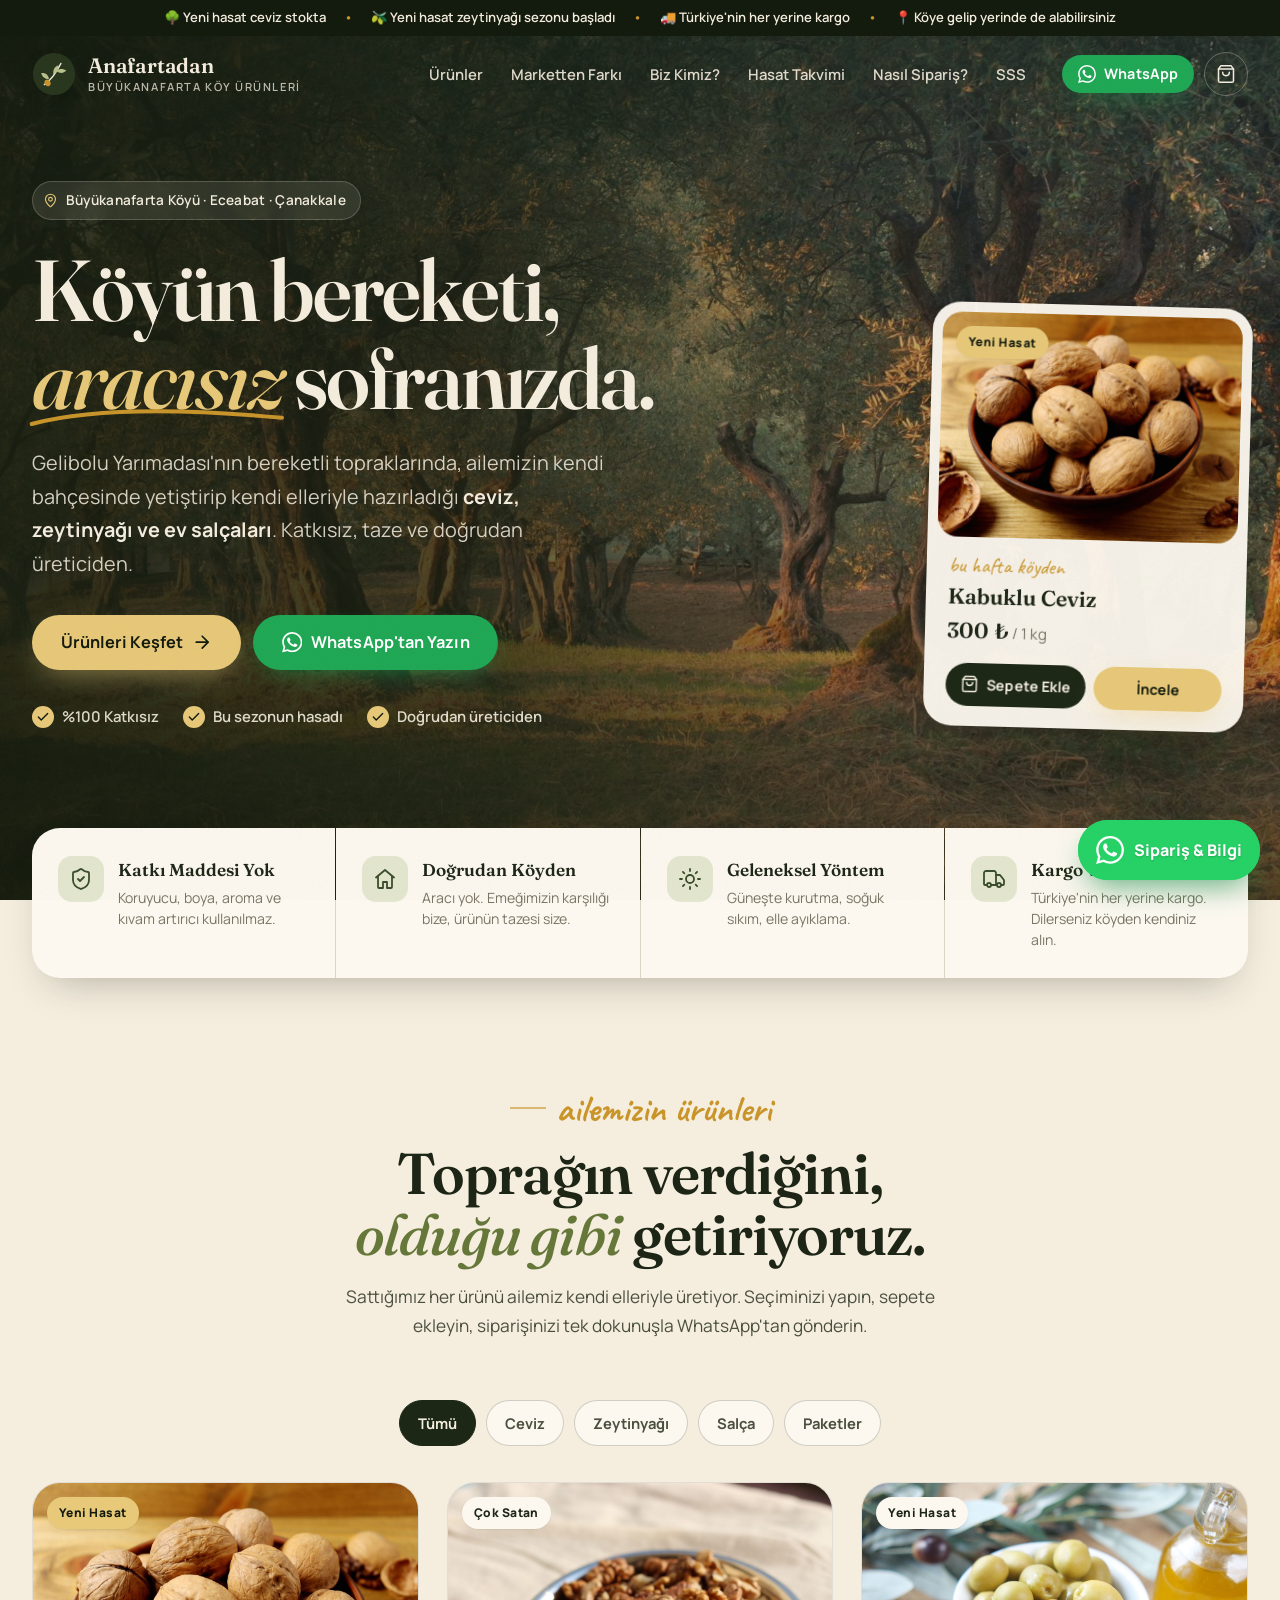
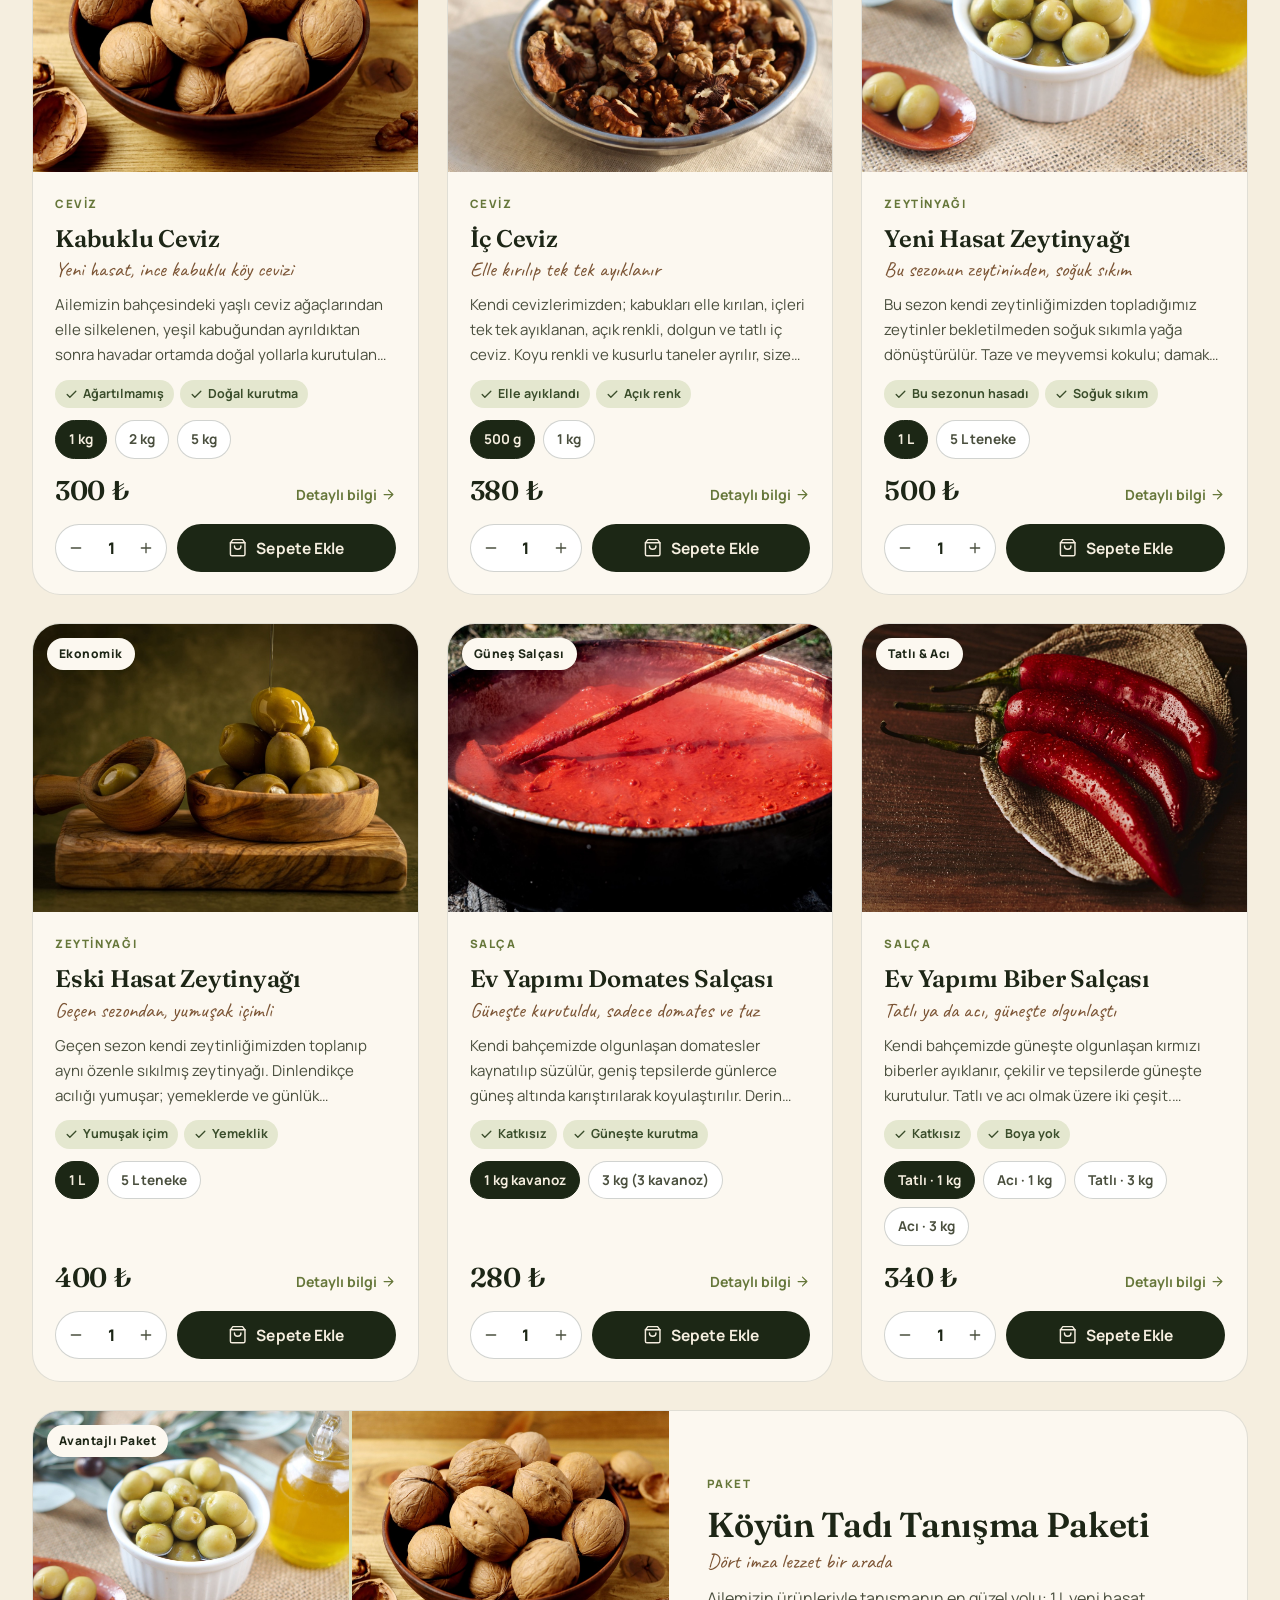
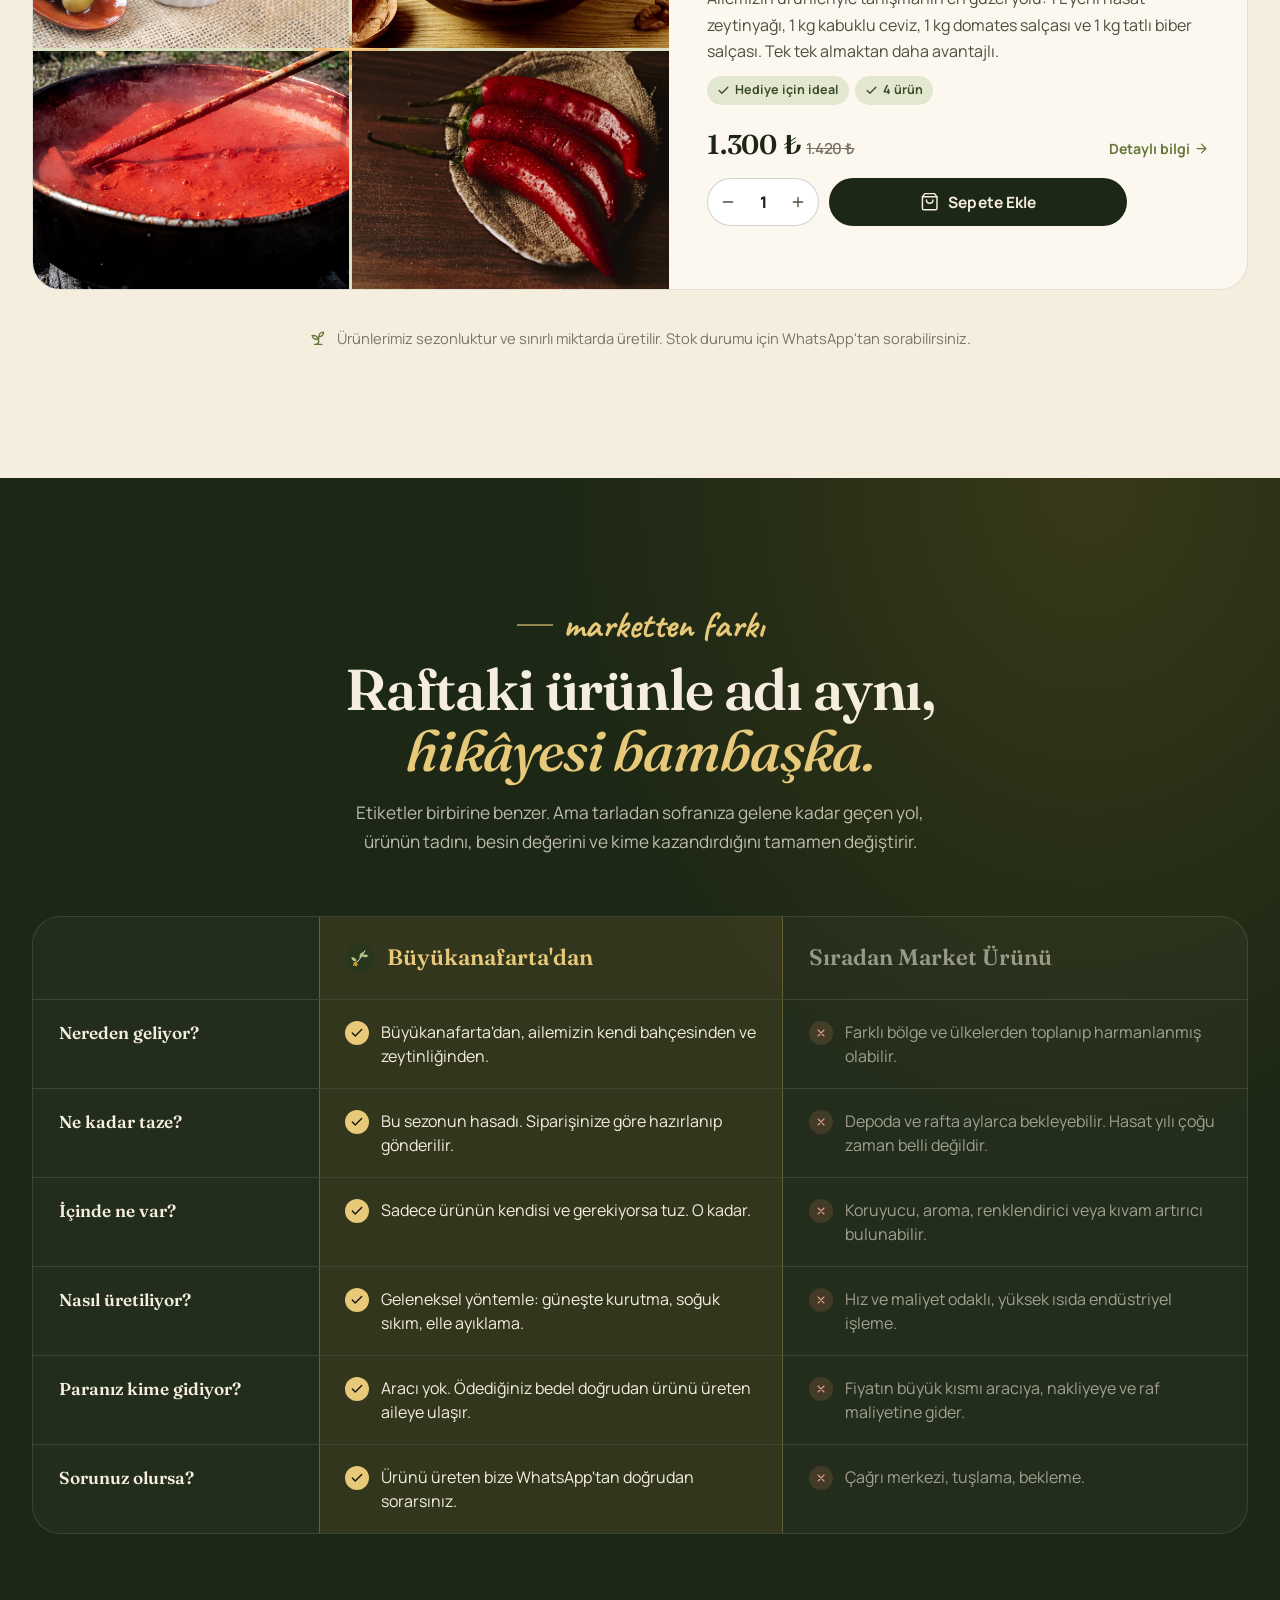
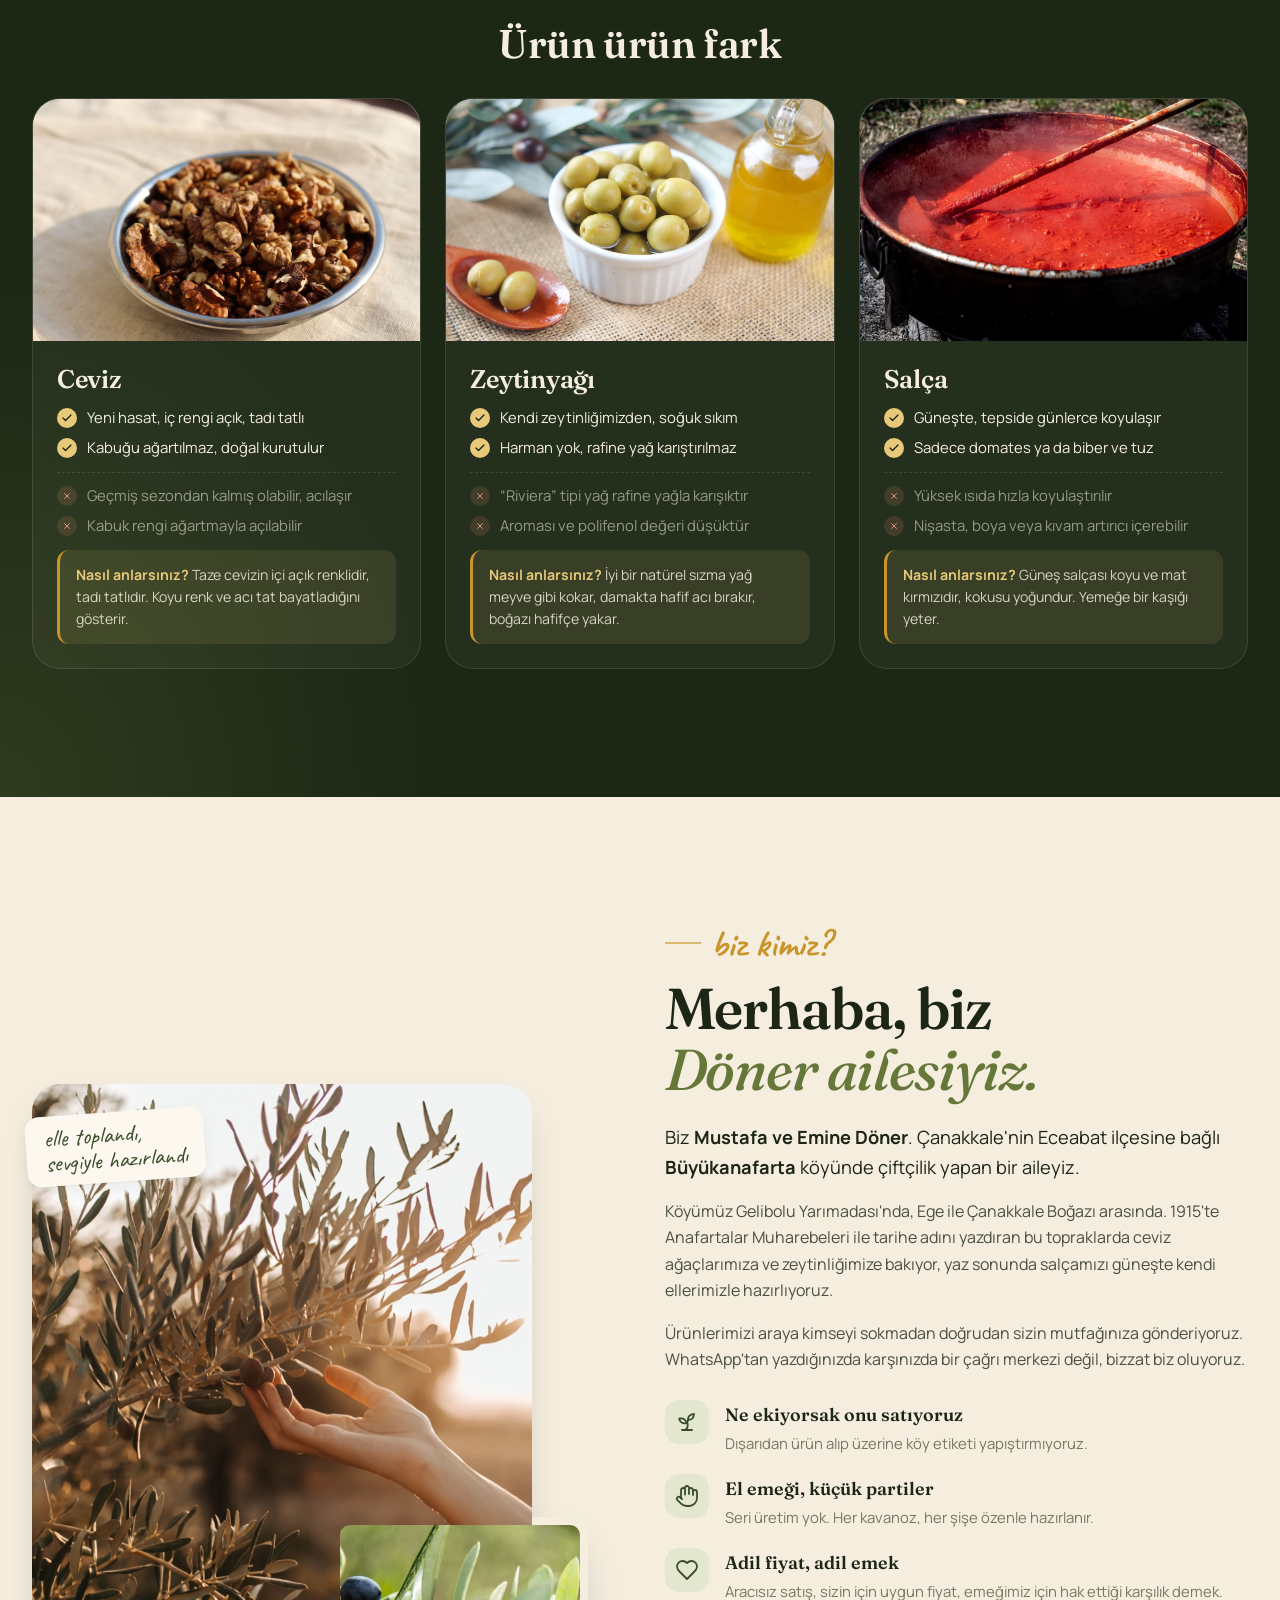
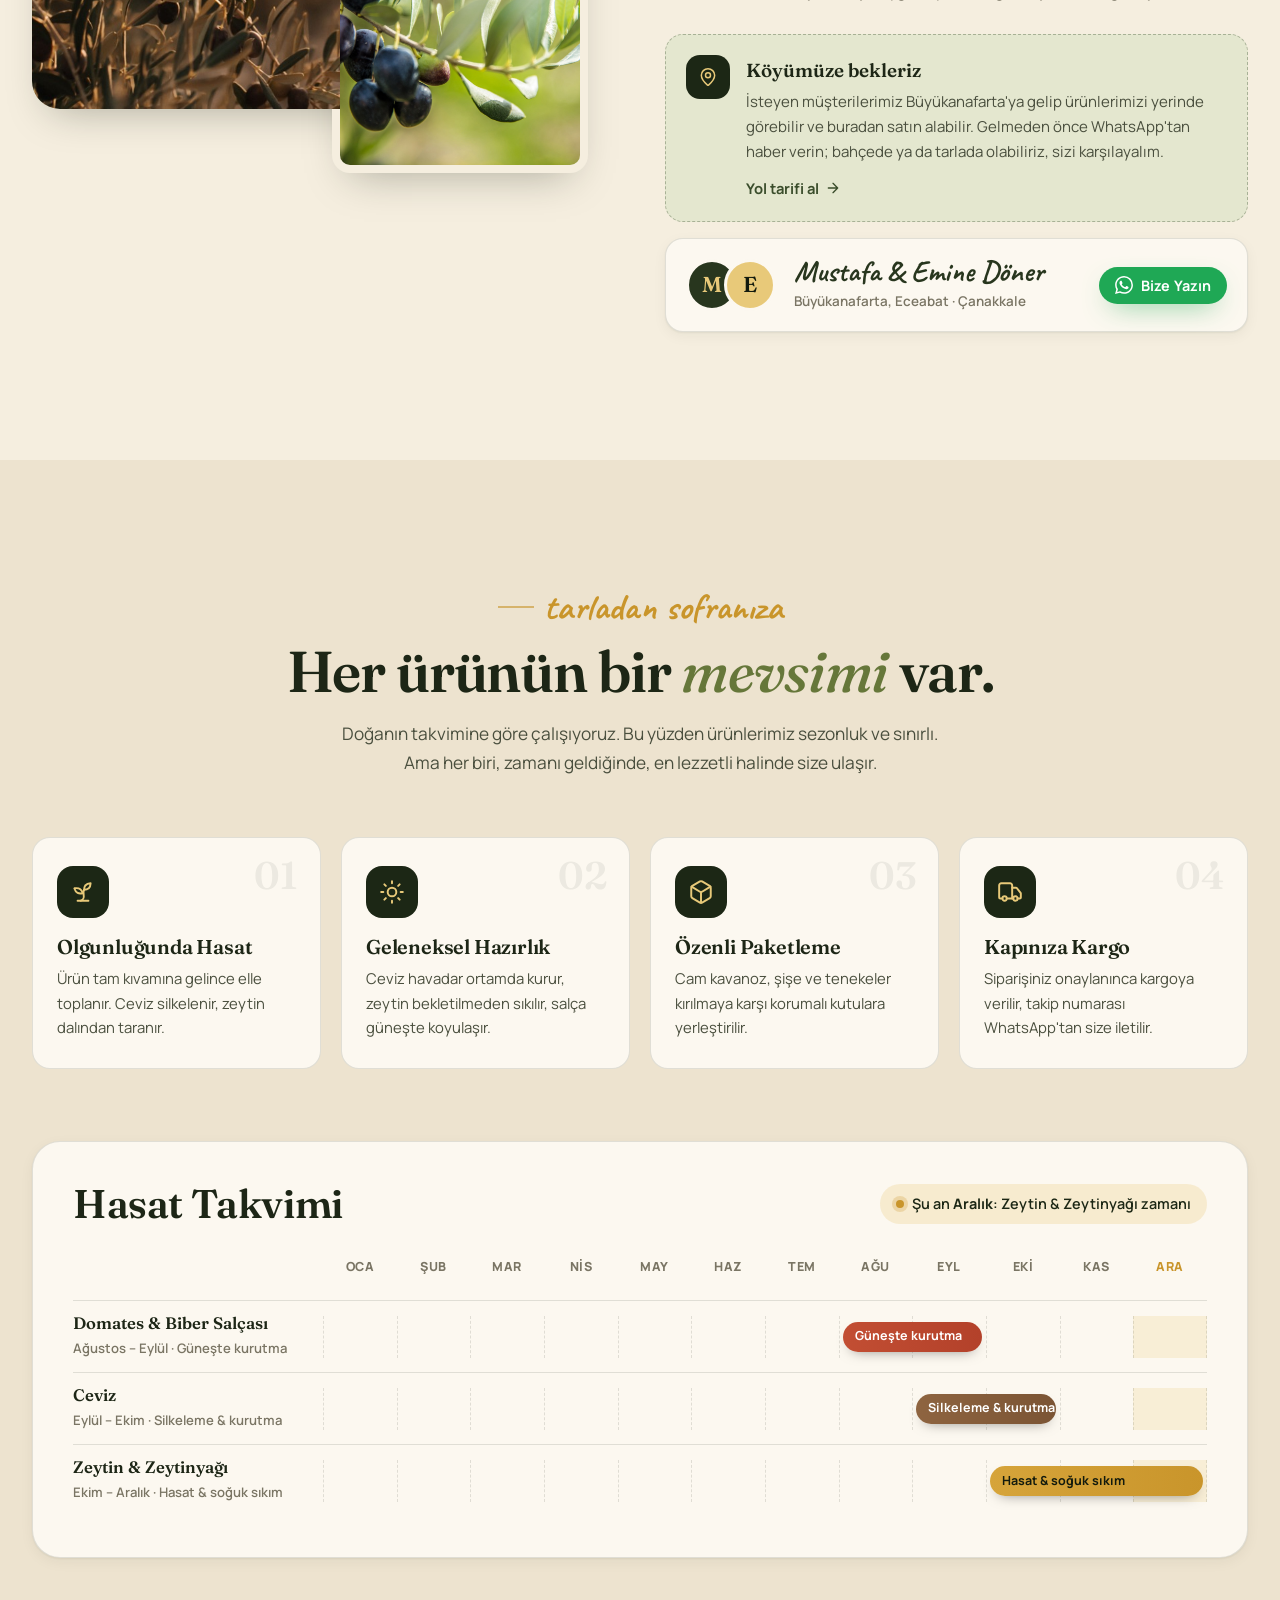
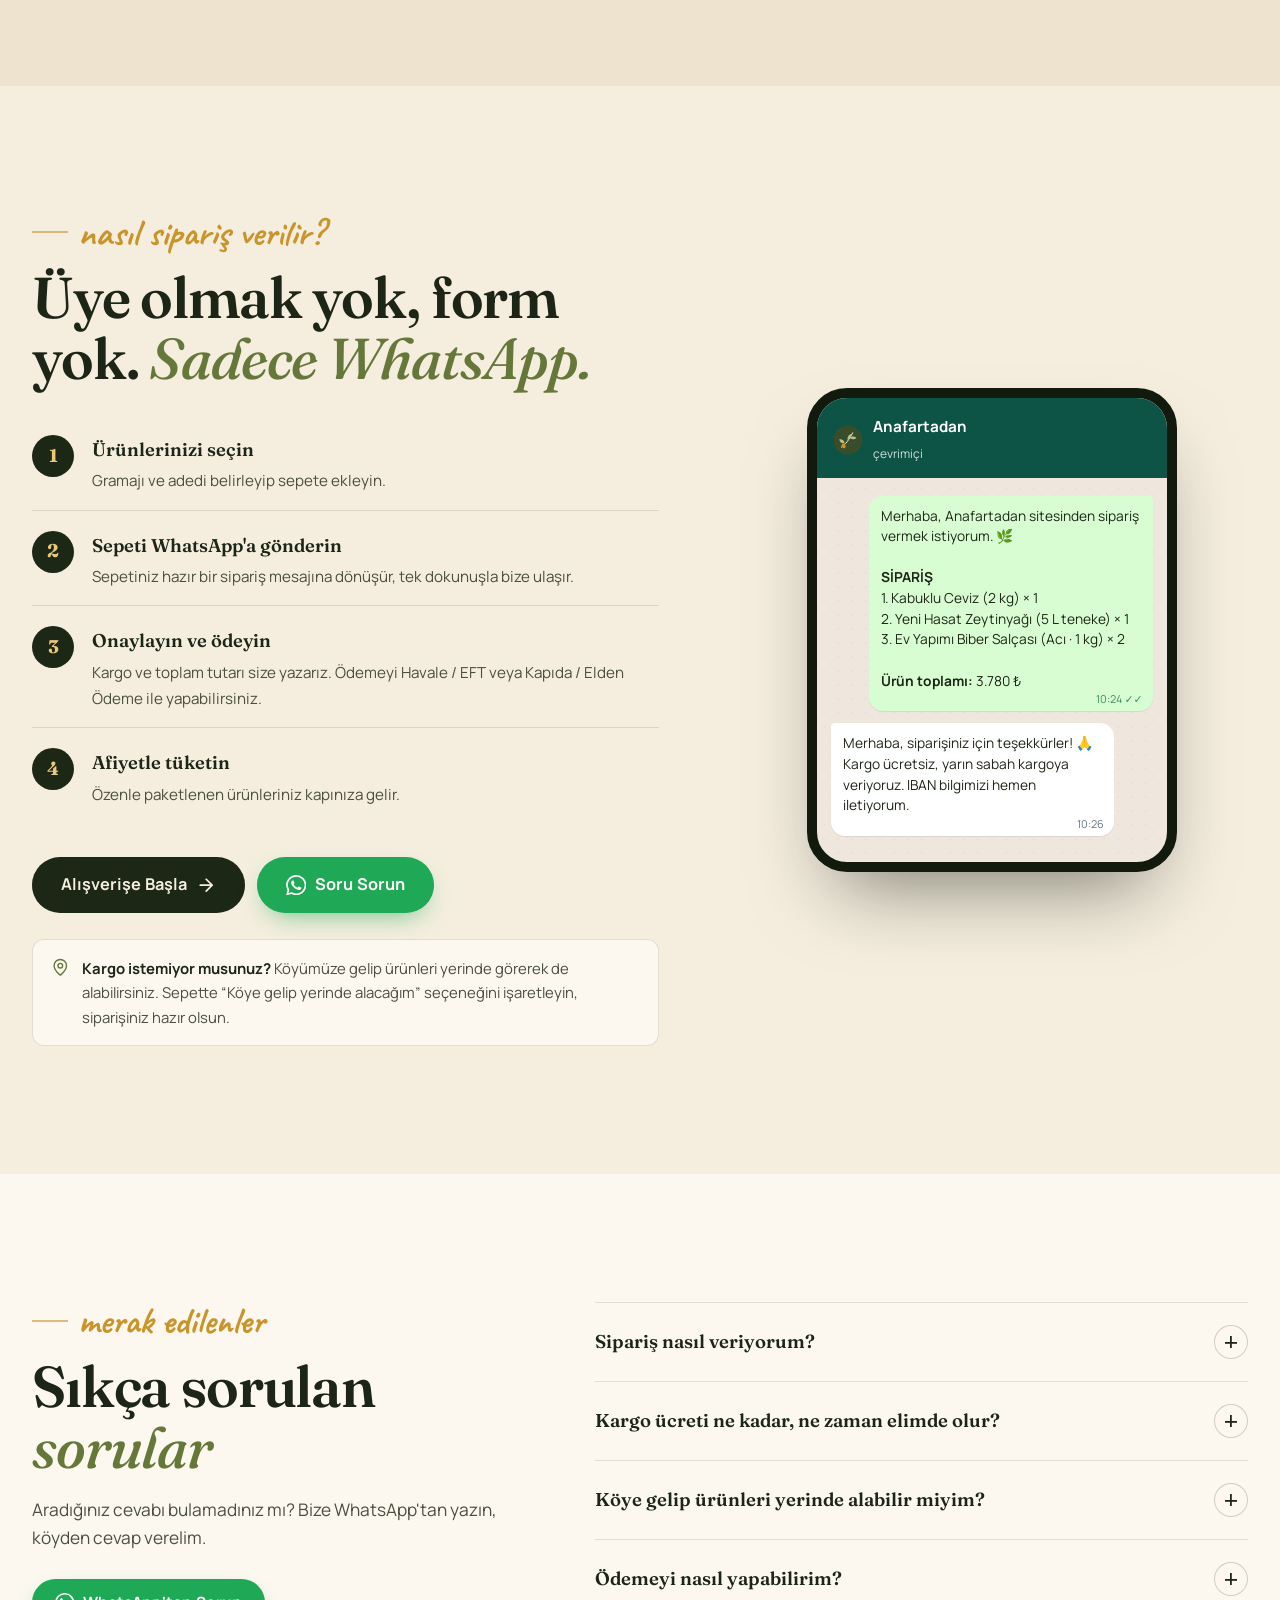
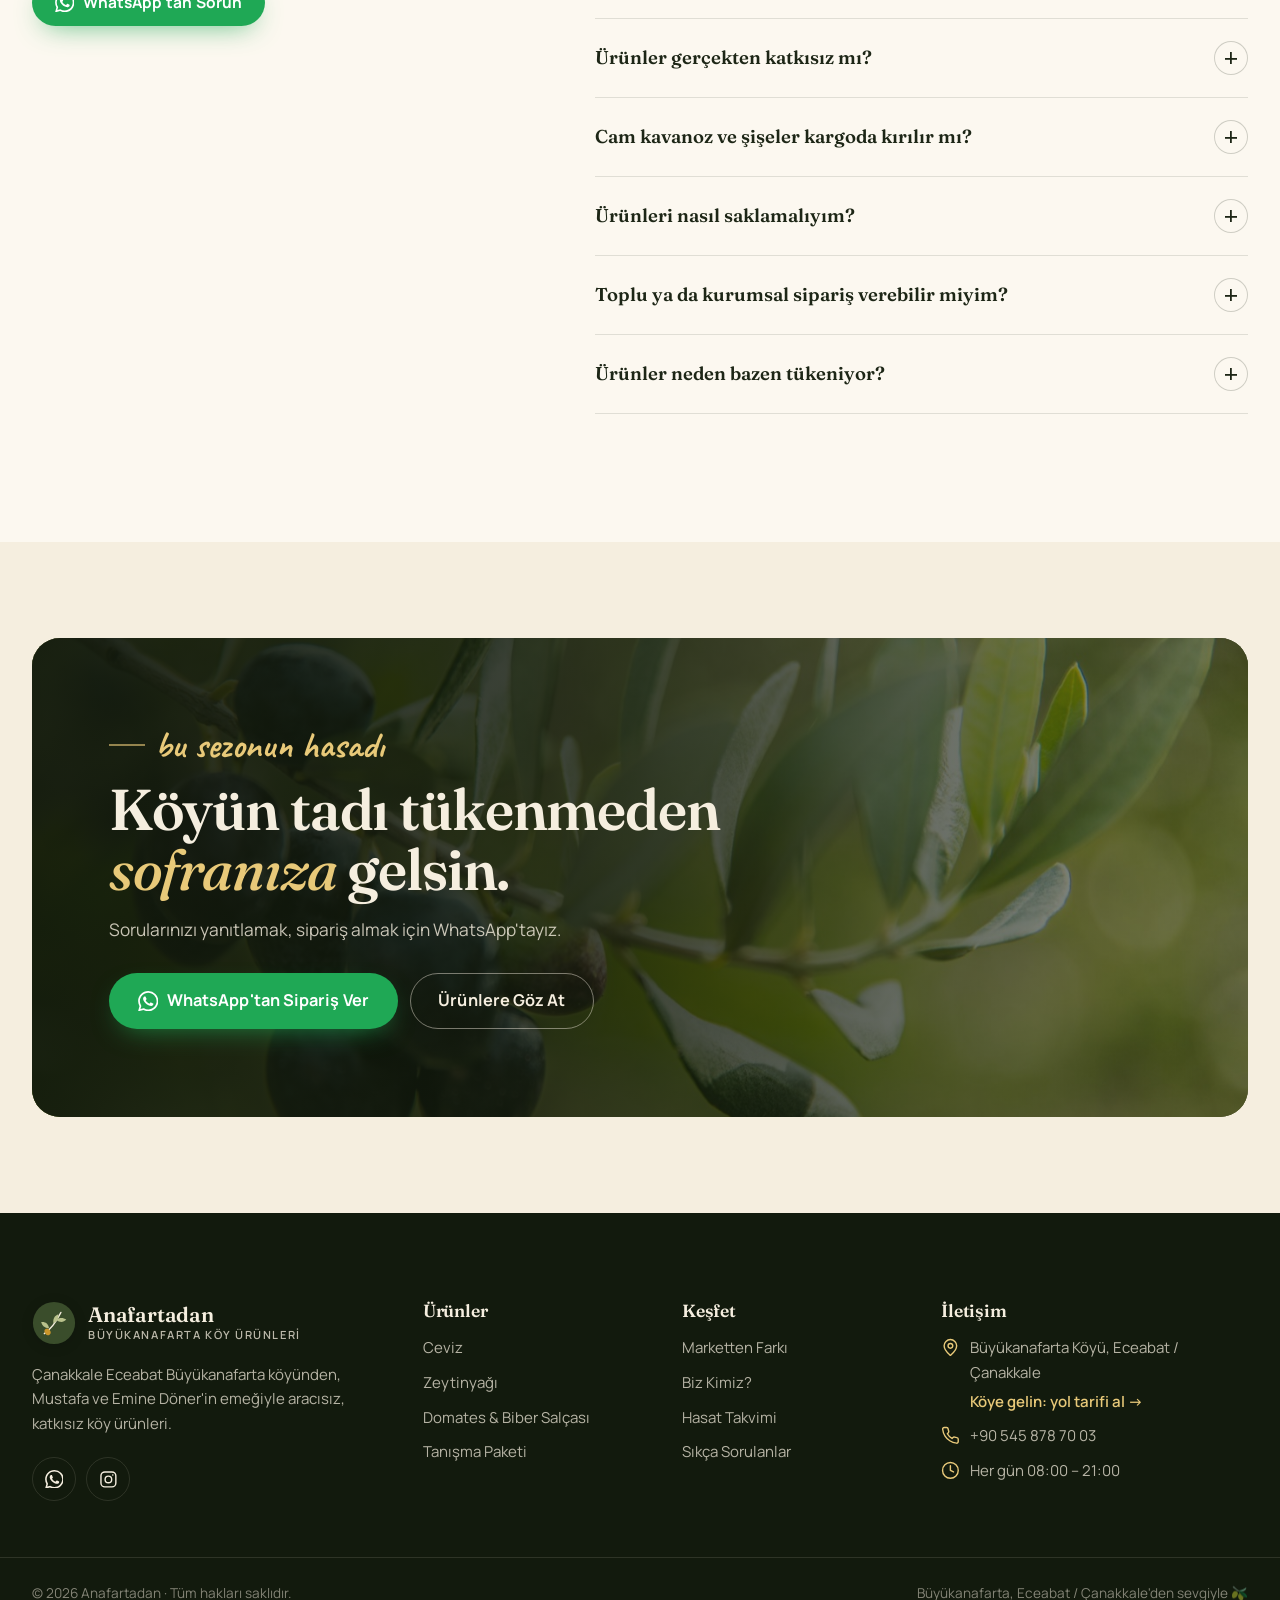
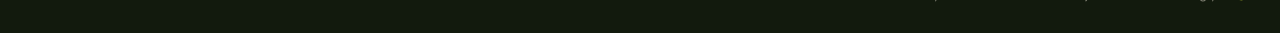
==== commit e759fbf4: "Güven şeridindeki teslimat başlığını tek satıra sığacak şekilde kısalt Co-Authored-By: Claude Opus 5" ====
--- a/index.html
+++ b/index.html
@@ -162,7 +162,7 @@
     </div>
     <div class="trust-item">
       <span class="trust-ic"><svg class="ic" aria-hidden="true"><use href="#i-truck"/></svg></span>
-      <div><strong>Kargo veya Yerinde Teslim</strong><p>Türkiye'nin her yerine kargo. Dilerseniz köyden kendiniz alın.</p></div>
+      <div><strong>Kargo veya Yerinde</strong><p>Türkiye'nin her yerine kargo. Dilerseniz köyden kendiniz alın.</p></div>
     </div>
   </section>
 
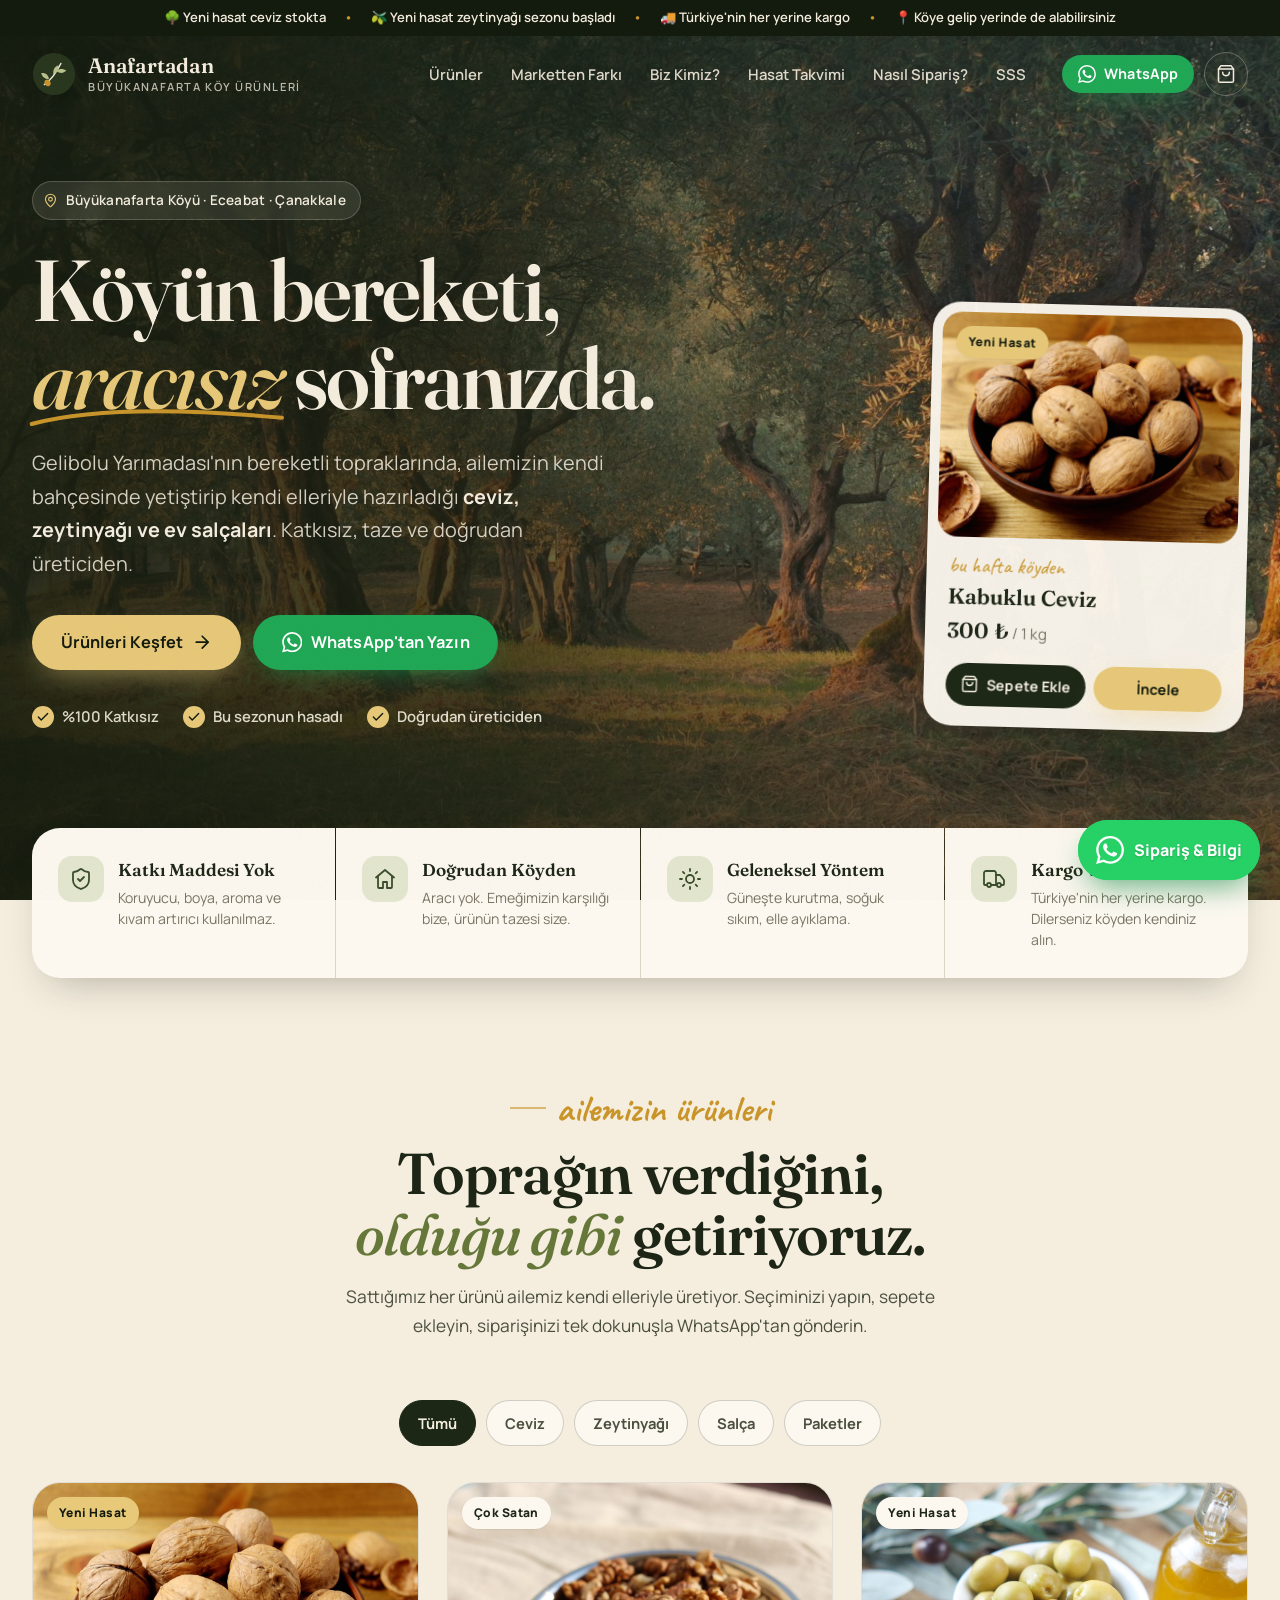
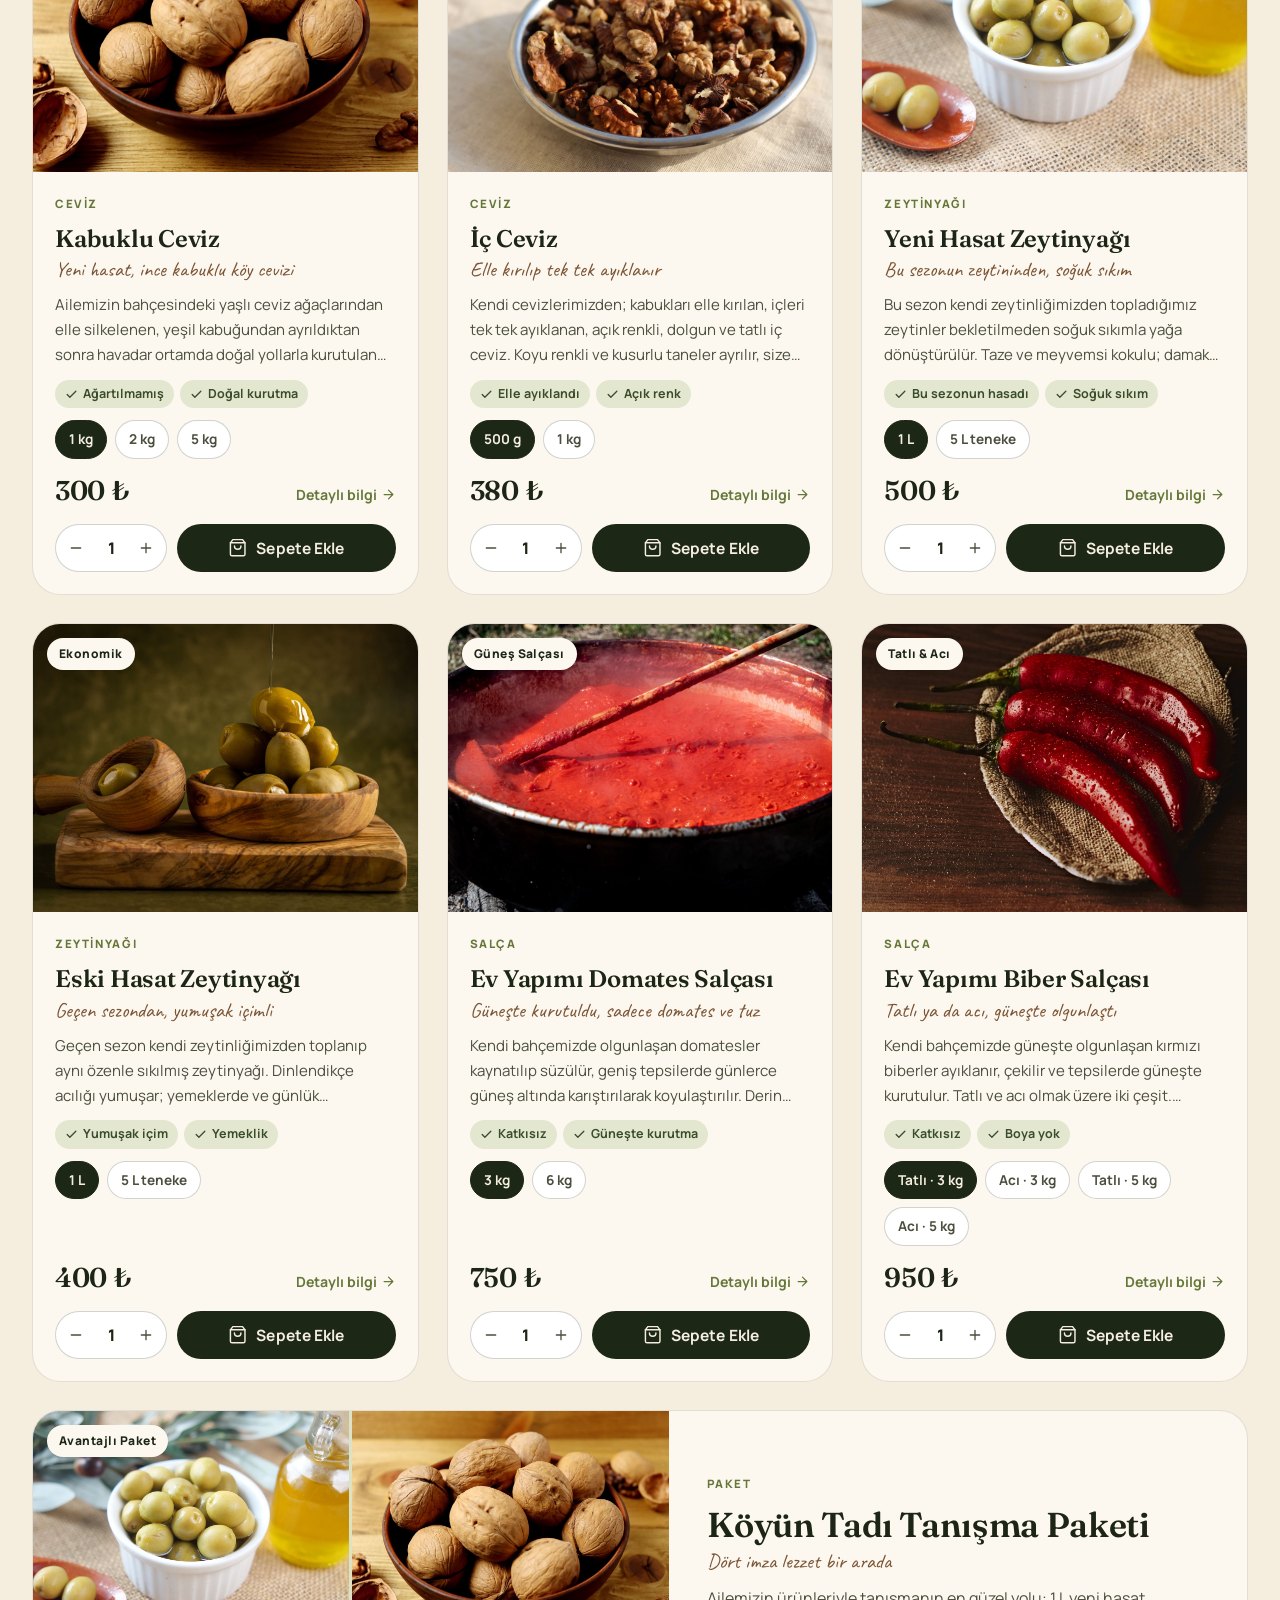
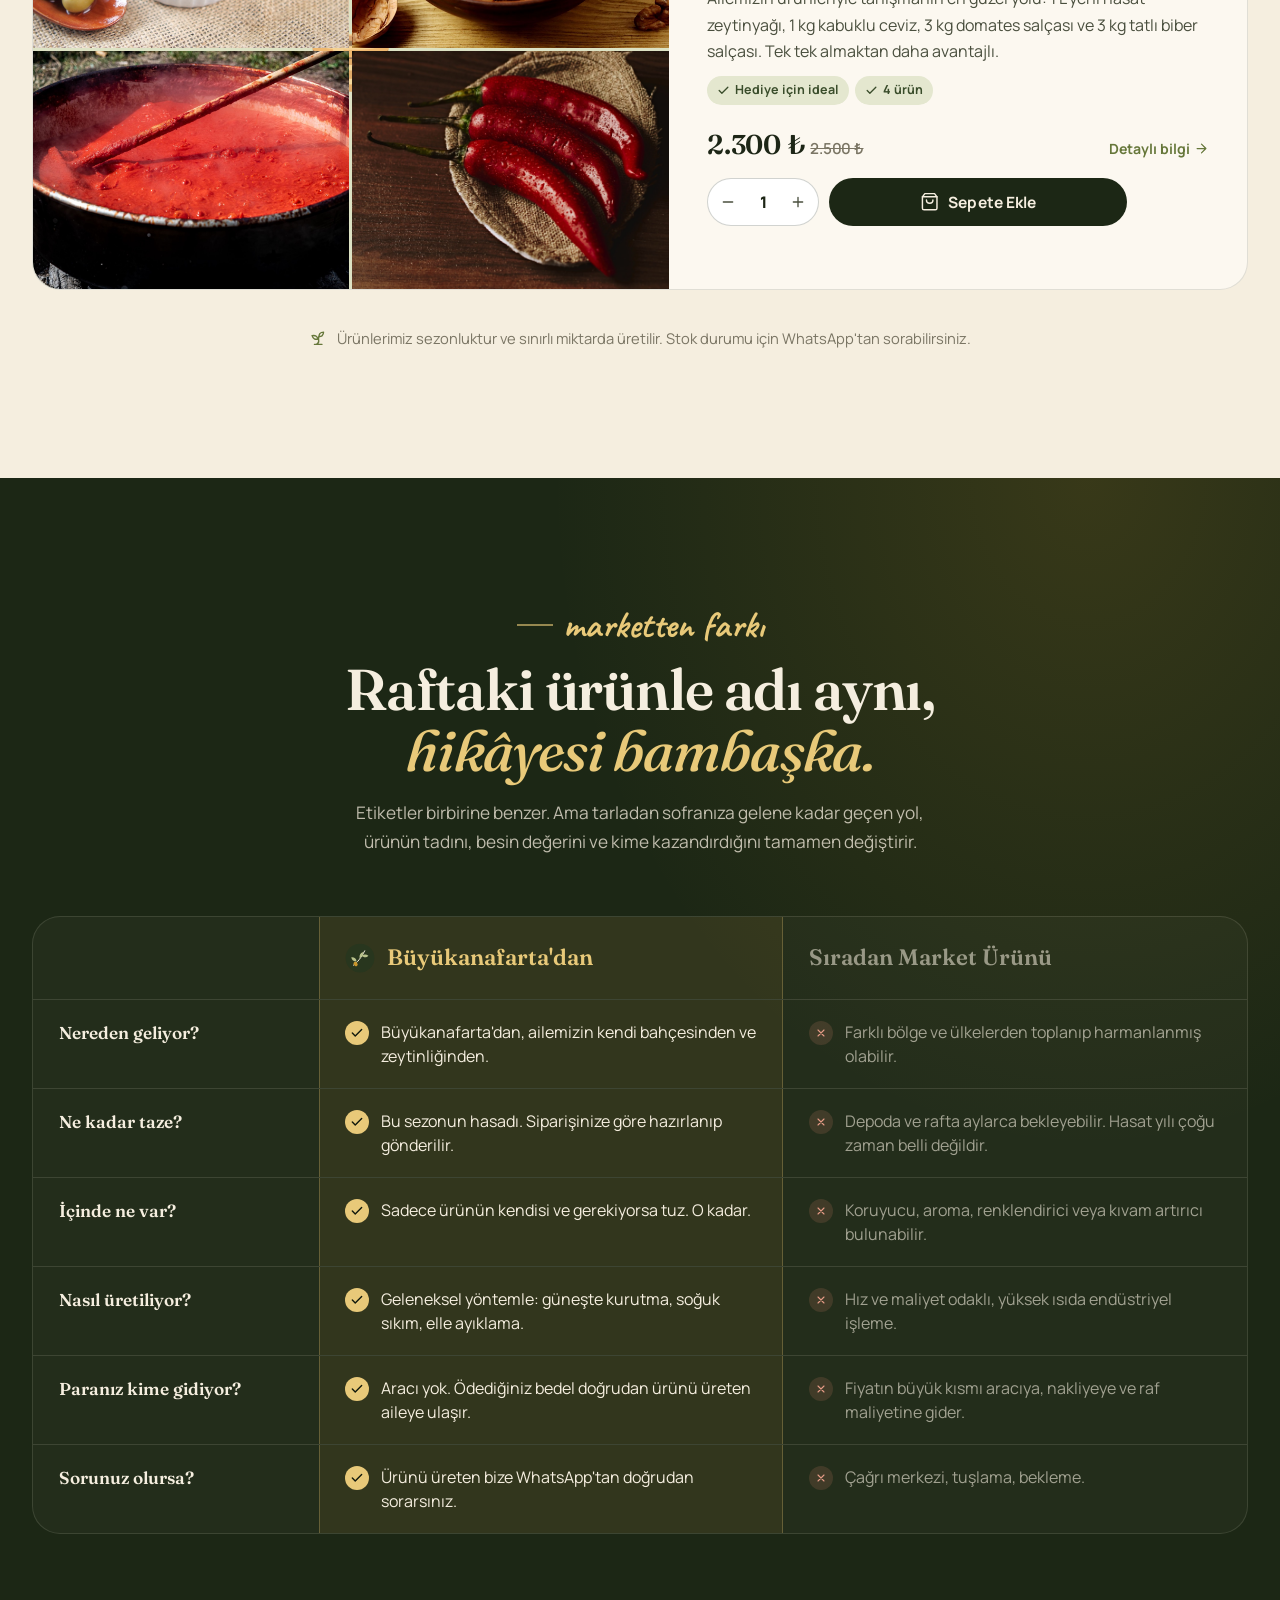
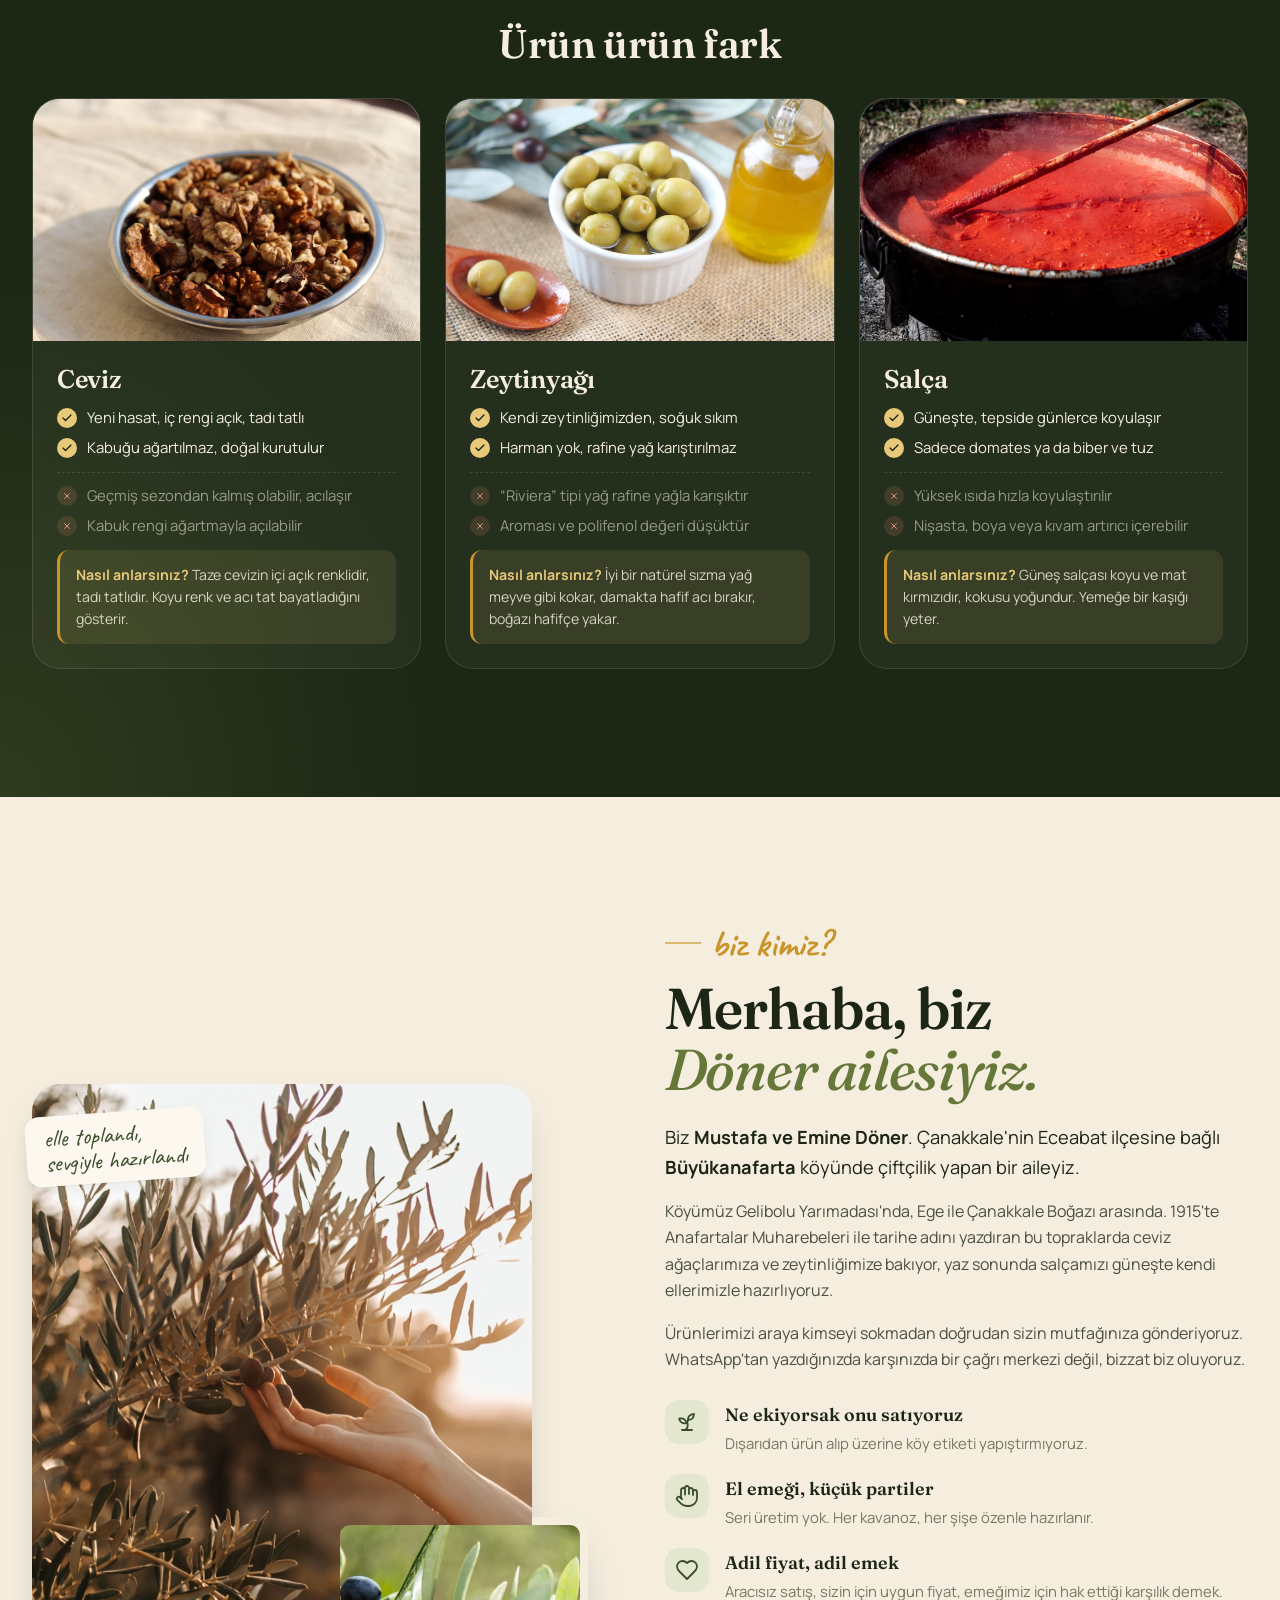
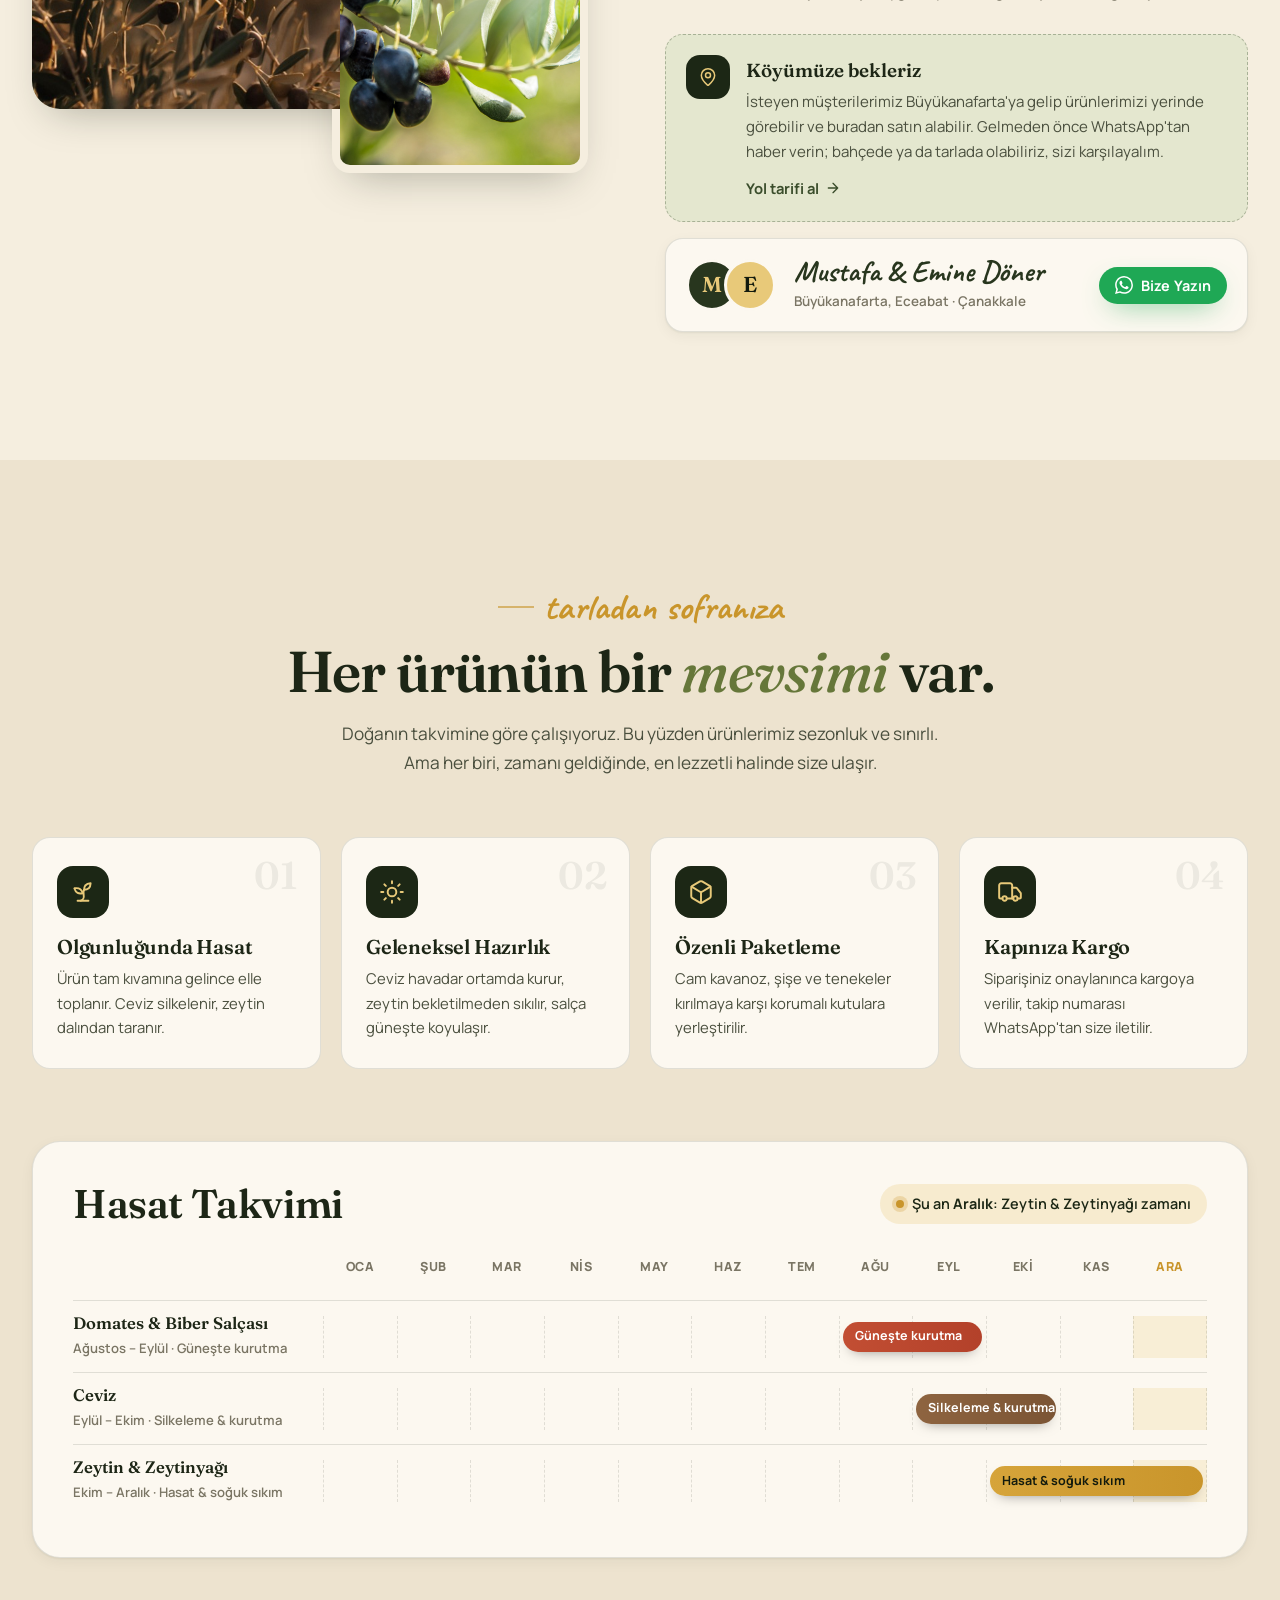
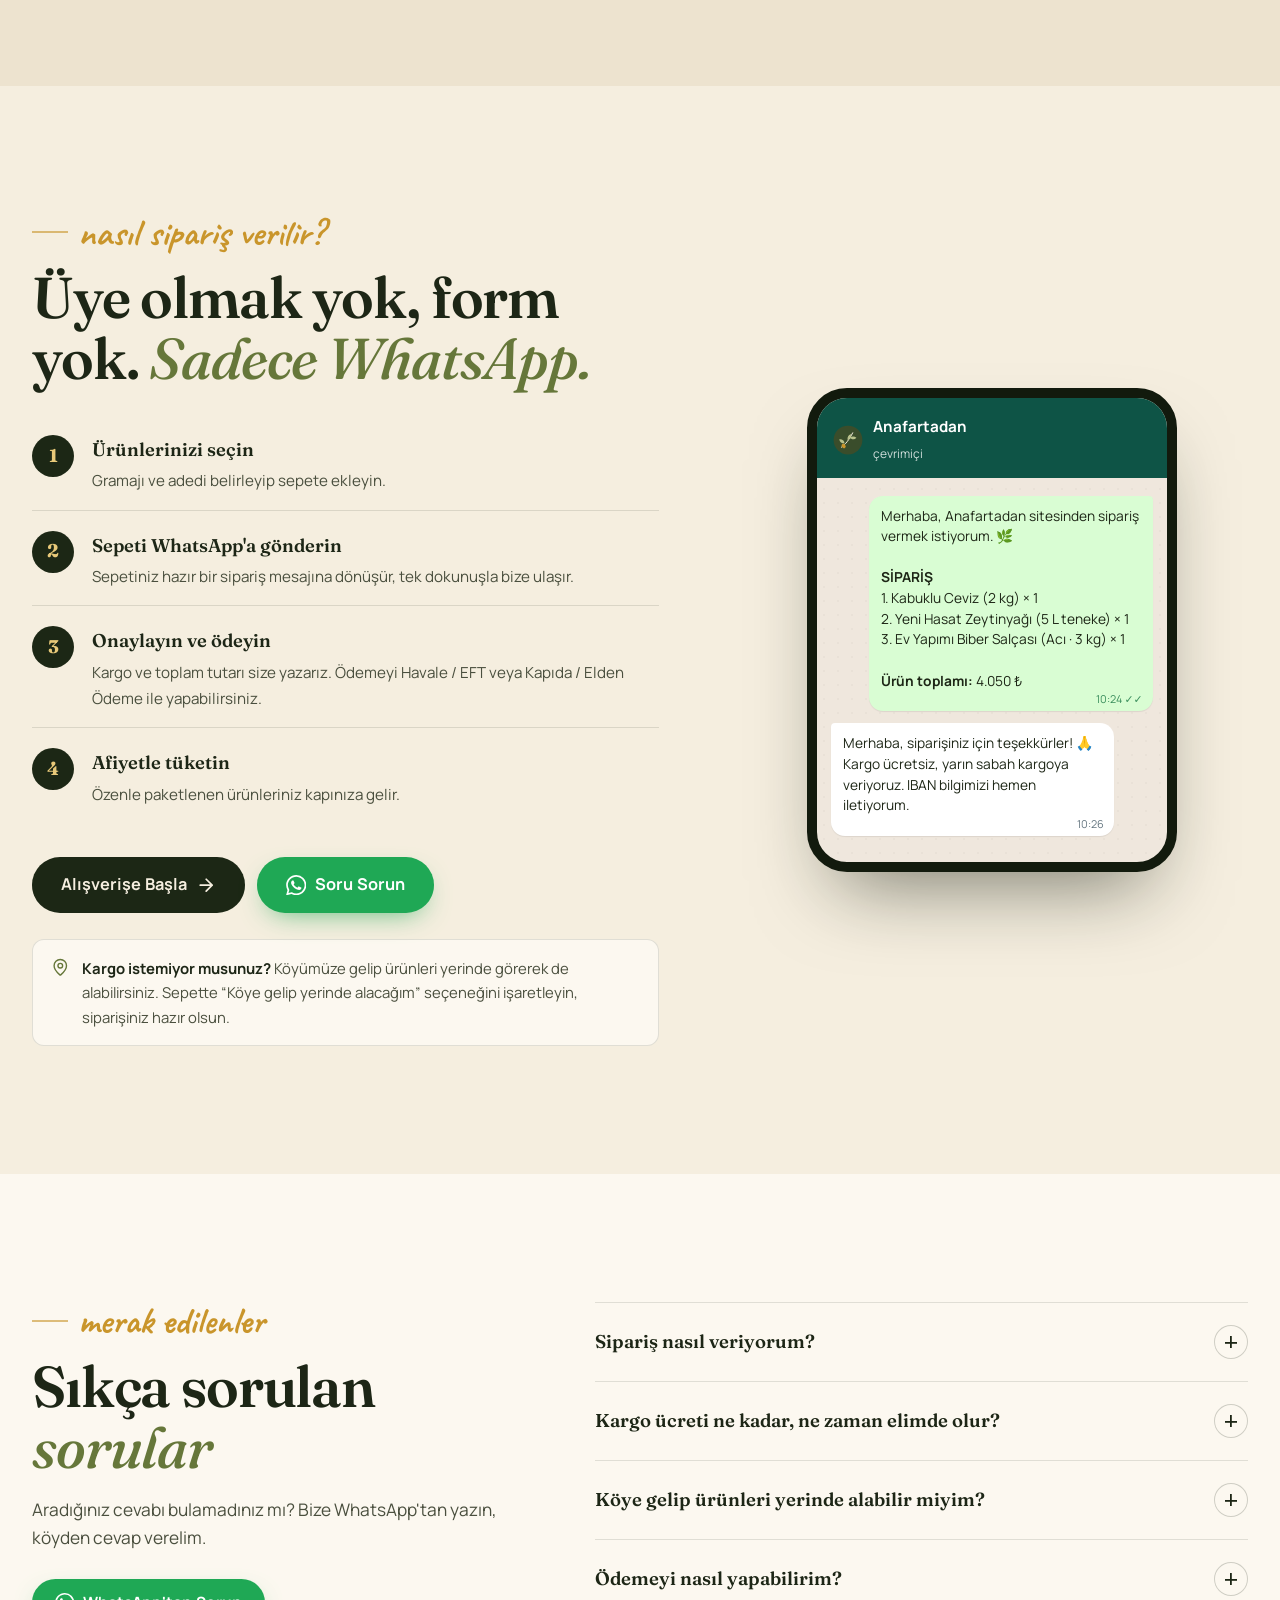
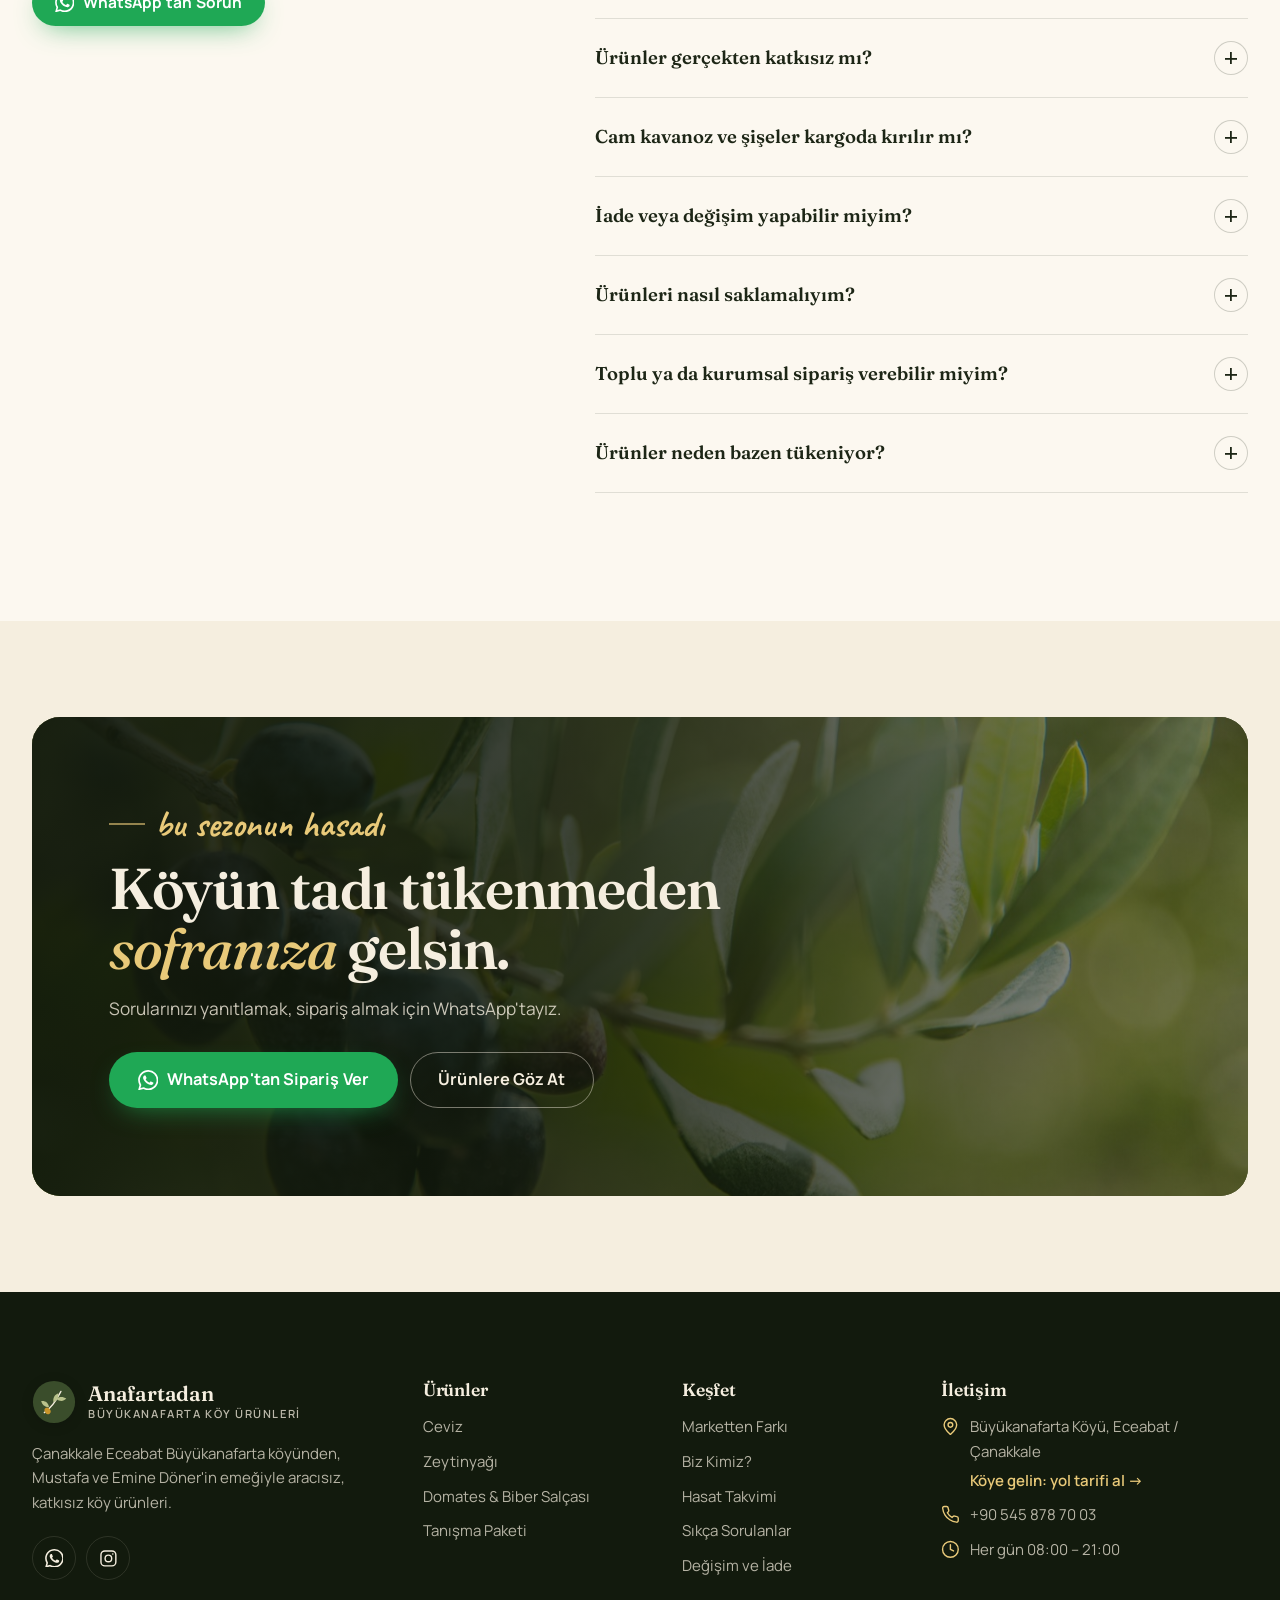
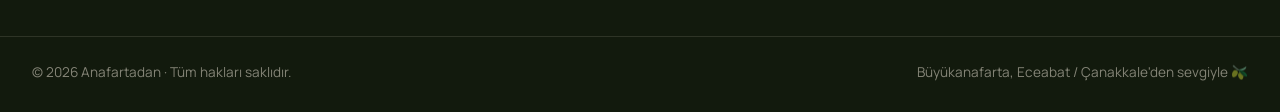
==== commit db87efc5: "Salça fiyatları, 3.000 TL ücretsiz kargo ve değişim/iade sayfası - Domates salçası 3 kg / 6 kg, bibe" ====
--- a/index.html
+++ b/index.html
@@ -405,8 +405,8 @@
             <b>SİPARİŞ</b><br>
             1. Kabuklu Ceviz (2 kg) × 1<br>
             2. Yeni Hasat Zeytinyağı (5 L teneke) × 1<br>
-            3. Ev Yapımı Biber Salçası (Acı · 1 kg) × 2<br><br>
-            <b>Ürün toplamı:</b> 3.780 ₺
+            3. Ev Yapımı Biber Salçası (Acı · 3 kg) × 1<br><br>
+            <b>Ürün toplamı:</b> 4.050 ₺
             <span class="time">10:24 ✓✓</span>
           </div>
           <div class="bubble in">
@@ -450,7 +450,11 @@
         </details>
         <details>
           <summary>Cam kavanoz ve şişeler kargoda kırılır mı?</summary>
-          <p>Cam ürünleri tek tek sarıp korumalı kutulara yerleştiriyoruz. Yine de kargoda hasar görmüş bir ürün gelirse fotoğrafını WhatsApp'tan iletin, yenisini gönderelim.</p>
+          <p>Cam ürünleri tek tek sarıp korumalı kutulara yerleştiriyoruz. Yine de koli ezik, ıslak ya da hasarlı gelirse kargo görevlisiyle birlikte açıp kontrol edin. Üründe hasar varsa teslim almayın, kargo görevlisine tutanak tutturun ve bize WhatsApp'tan haber verin; yenisini gönderelim.</p>
+        </details>
+        <details>
+          <summary>İade veya değişim yapabilir miyim?</summary>
+          <p>Ambalajı açılmamış ve kullanılmamış ürünleri teslim tarihinden itibaren 15 gün içinde iade edebilir ya da değiştirebilirsiniz. Ürünü göndermeden önce WhatsApp'tan bize haber verin. Ayrıntılar için <a href="iade-degisim.html">Değişim ve İade Koşulları</a> sayfasına bakabilirsiniz.</p>
         </details>
         <details>
           <summary>Ürünleri nasıl saklamalıyım?</summary>
@@ -515,6 +519,7 @@
         <li><a href="#biz-kimiz">Biz Kimiz?</a></li>
         <li><a href="#hasat">Hasat Takvimi</a></li>
         <li><a href="#sss">Sıkça Sorulanlar</a></li>
+        <li><a href="iade-degisim.html">Değişim ve İade</a></li>
       </ul>
     </div>
     <div>
@@ -597,7 +602,7 @@
       <button type="button" class="btn btn-wa btn-lg btn-block" id="sendOrder">
         <svg class="ic" aria-hidden="true"><use href="#i-wa"/></svg> WhatsApp ile Sipariş Ver
       </button>
-      <p class="foot-note">Butona dokunduğunuzda sipariş mesajınız WhatsApp'ta hazır olarak açılır. Ödeme, sipariş onayından sonra alınır.</p>
+      <p class="foot-note">Butona dokunduğunuzda sipariş mesajınız WhatsApp'ta hazır olarak açılır. Ödeme, sipariş onayından sonra alınır. <a href="iade-degisim.html">Değişim ve iade koşulları</a></p>
       <button type="button" class="link-btn" id="clearCart">Sepeti temizle</button>
     </div>
   </div>
--- a/assets/css/style.css
+++ b/assets/css/style.css
@@ -595,6 +595,7 @@
 .faq-list details[open] summary::after { transform: rotate(45deg); background-color: var(--gold-soft); border-color: var(--gold-soft); }
 .faq-list summary:hover { color: var(--olive-500); }
 .faq-list details p { padding: 0 54px 24px 0; color: var(--ink-soft); }
+.faq-list details p a, .foot-note a { color: var(--olive-500); font-weight: 700; text-decoration: underline; text-underline-offset: 3px; }
 
 /* ---------- CTA ---------- */
 .cta-band { padding-block: clamp(56px, 8vw, 96px); }
@@ -789,3 +790,37 @@
   .js [data-reveal] { opacity: 1; transform: none; }
   .scribble path { stroke-dashoffset: 0; }
 }
+
+/* ---------- Değişim ve iade sayfası ---------- */
+.legal-header { background: var(--olive-900); color: var(--cream); }
+.legal-header-inner { display: flex; align-items: center; justify-content: space-between; gap: 16px; min-height: 76px; }
+.legal-header .brand { margin-bottom: 0; }
+.ic.flip { transform: rotate(180deg); }
+.legal { padding-block: clamp(48px, 7vw, 88px); }
+.legal-inner { max-width: calc(820px + var(--gutter) * 2); }
+.legal h1 { font-size: var(--fs-h2); line-height: 1.06; letter-spacing: -.02em; margin-bottom: 18px; text-wrap: balance; }
+.legal-lead { font-size: 1.12rem; color: var(--ink-soft); margin-bottom: 32px; }
+.legal-summary { display: grid; gap: 12px; grid-template-columns: repeat(auto-fit, minmax(200px, 1fr)); margin-bottom: 24px; }
+.legal-summary div { padding: 18px 20px; border-radius: var(--radius); background: var(--olive-900); }
+.legal-summary b { display: block; font-family: var(--font-display); font-size: 1.5rem; font-weight: 600; line-height: 1.15; color: var(--gold-soft); margin-bottom: 4px; }
+.legal-summary span { font-size: .9rem; line-height: 1.45; color: rgba(245, 238, 223, .8); }
+.legal-block { padding: 28px 0; border-top: 1px solid var(--line); }
+.legal-block h2 { display: flex; align-items: center; gap: 12px; font-size: clamp(1.35rem, 1.1rem + .8vw, 1.7rem); margin-bottom: 14px; }
+.legal-ic { display: grid; place-items: center; width: 40px; height: 40px; flex: none; border-radius: 12px; background: var(--olive-100); color: var(--olive-700); }
+.legal-ic .ic { width: 20px; height: 20px; }
+.legal-block p { color: var(--ink-soft); }
+.legal-block ul { list-style: none; padding: 0; margin: 0; display: grid; gap: 12px; }
+.legal-block li { display: flex; gap: 12px; align-items: flex-start; color: var(--ink-soft); }
+.legal-block li > .ic { width: 22px; height: 22px; padding: 5px; margin-top: 2px; border-radius: 999px; background: var(--olive-100); color: var(--olive-700); }
+.legal-block li.no > .ic { background: rgba(179, 65, 42, .1); color: var(--terra); }
+.legal-block strong { color: var(--ink); }
+.legal-block a { color: var(--olive-500); font-weight: 700; text-decoration: underline; text-underline-offset: 3px; white-space: nowrap; }
+.legal-contact { display: flex; flex-wrap: wrap; align-items: center; justify-content: space-between; gap: 16px; margin-top: 16px; padding: 24px; border-radius: var(--radius-lg); background: var(--paper); border: 1px solid var(--line); }
+.legal-contact strong { display: block; font-family: var(--font-display); font-size: 1.3rem; font-weight: 600; }
+.legal-contact span { color: var(--muted); font-size: .94rem; }
+.legal-updated { margin-top: 24px; font-size: .85rem; color: var(--muted); }
+.legal-footer { padding-top: 0; }
+.legal-footer .footer-bottom { margin-top: 0; border-top: 0; }
+@media (max-width: 599px) {
+  .legal-header .brand-text small { display: none; }
+}
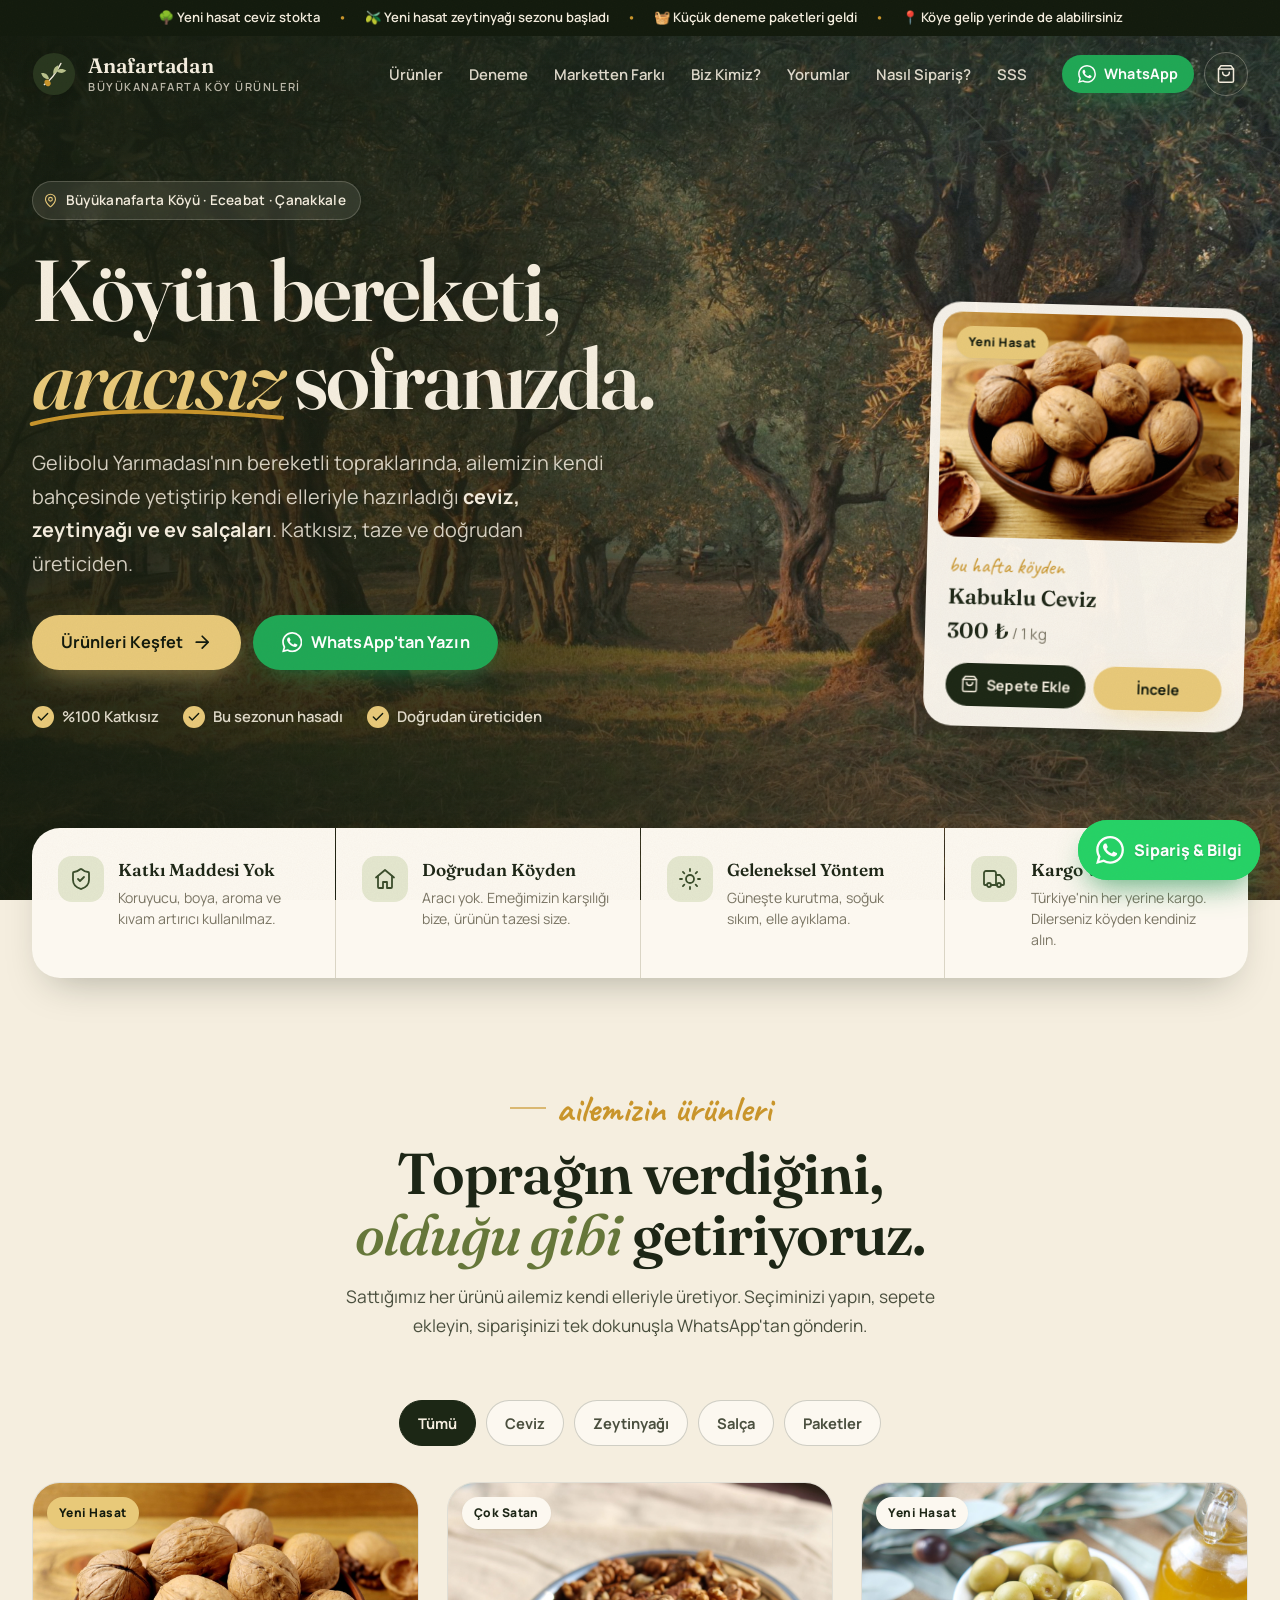
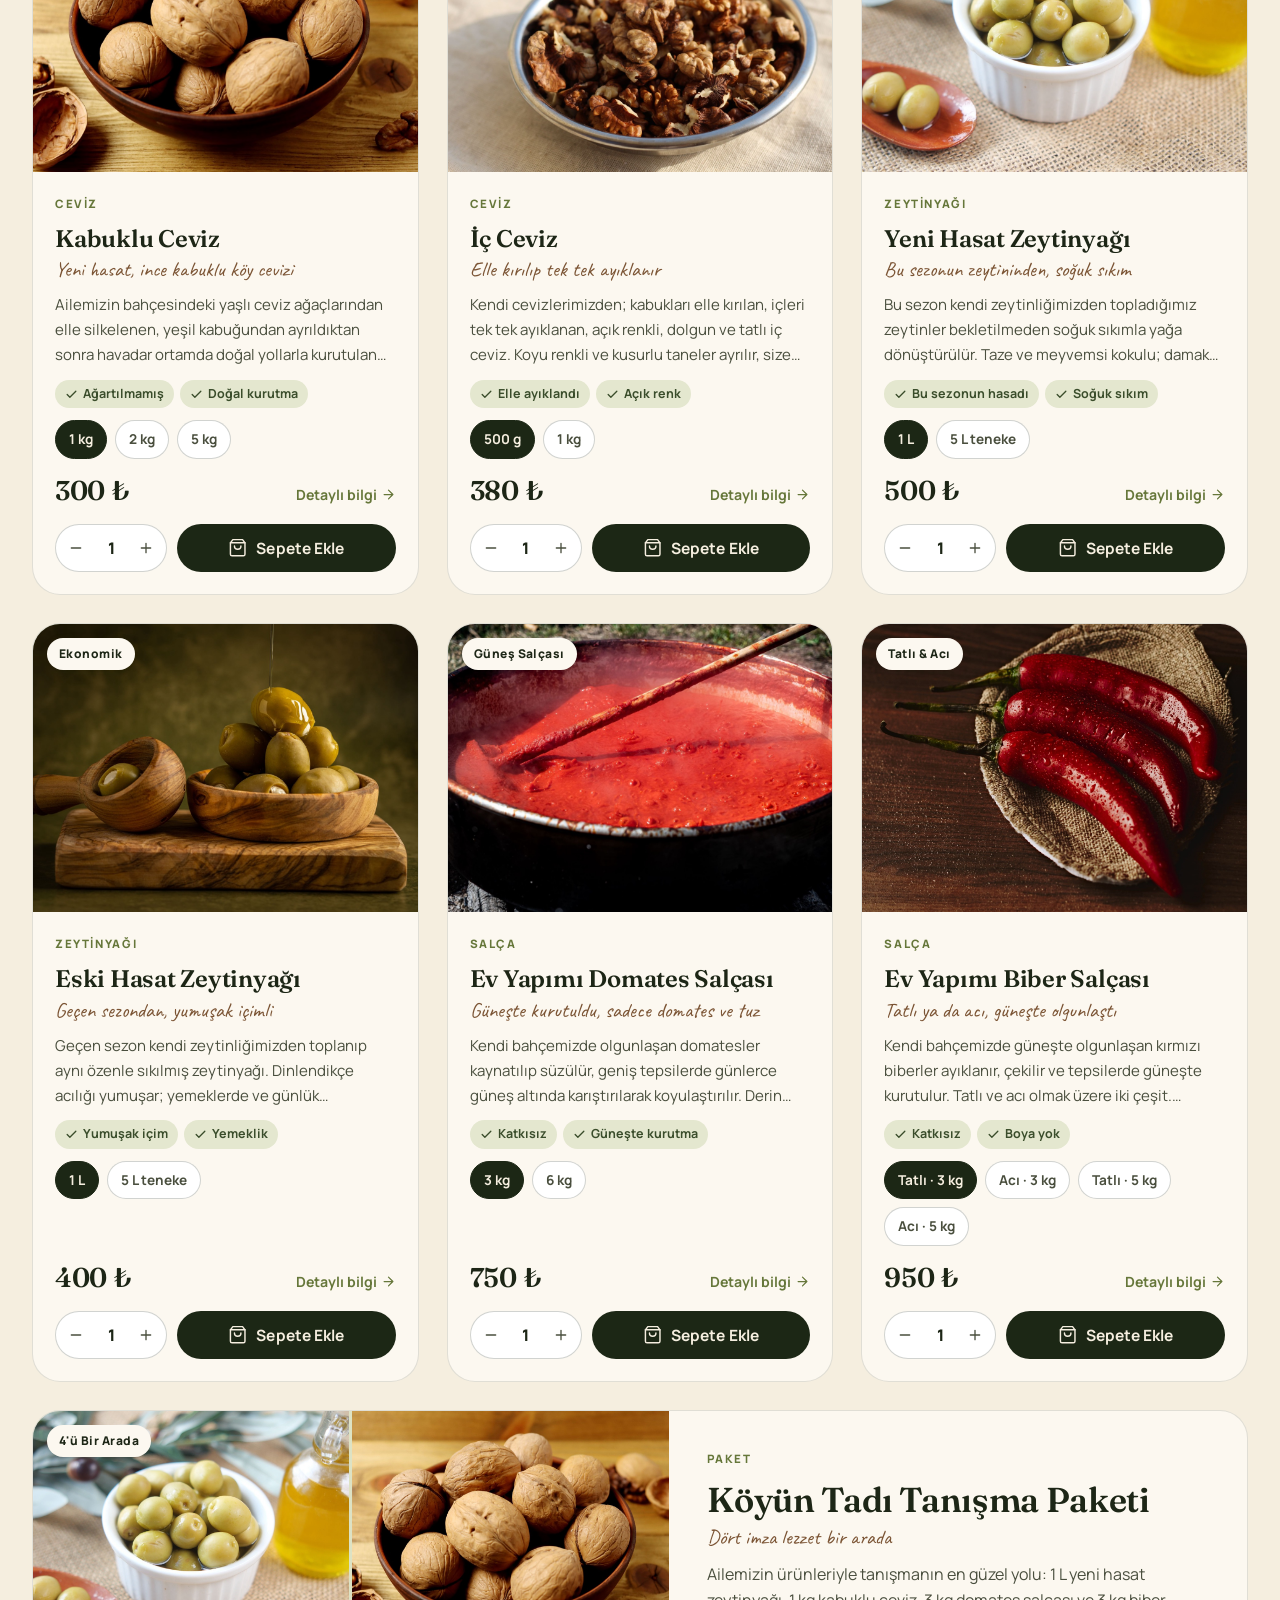
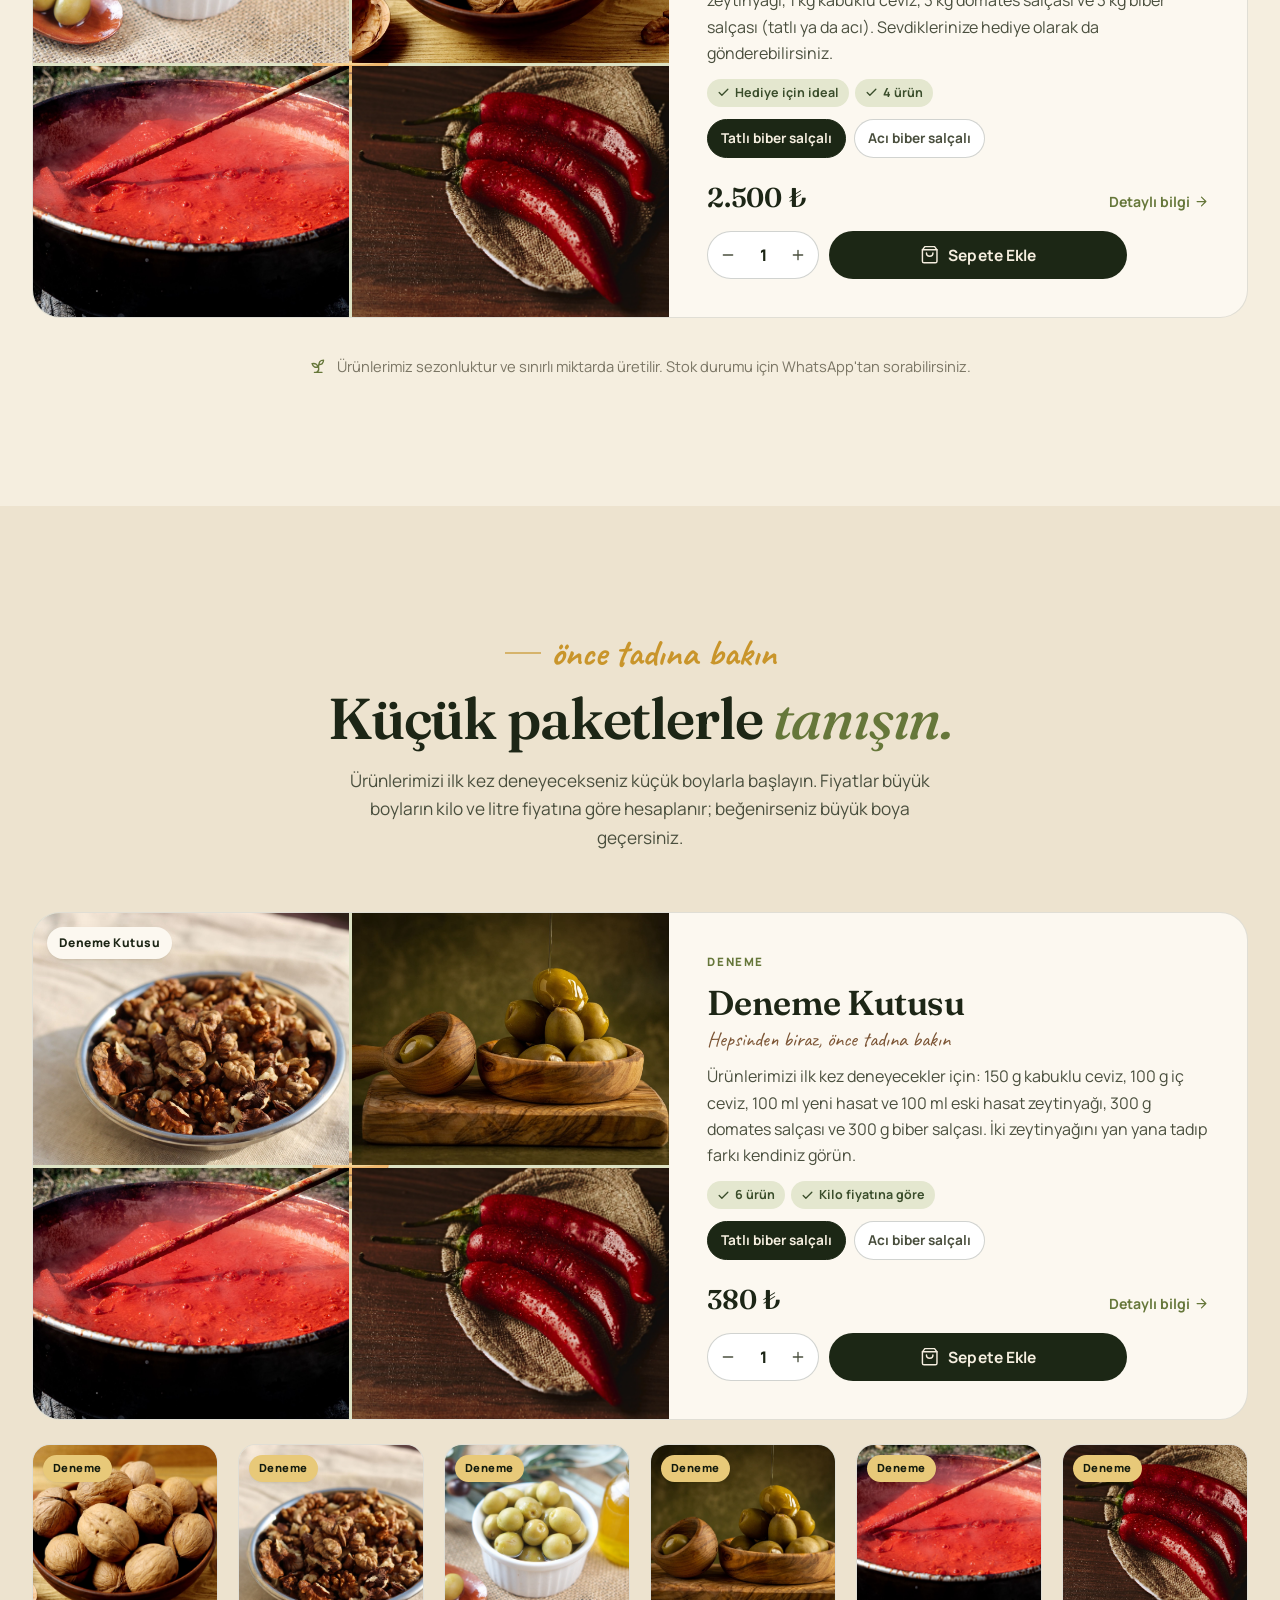
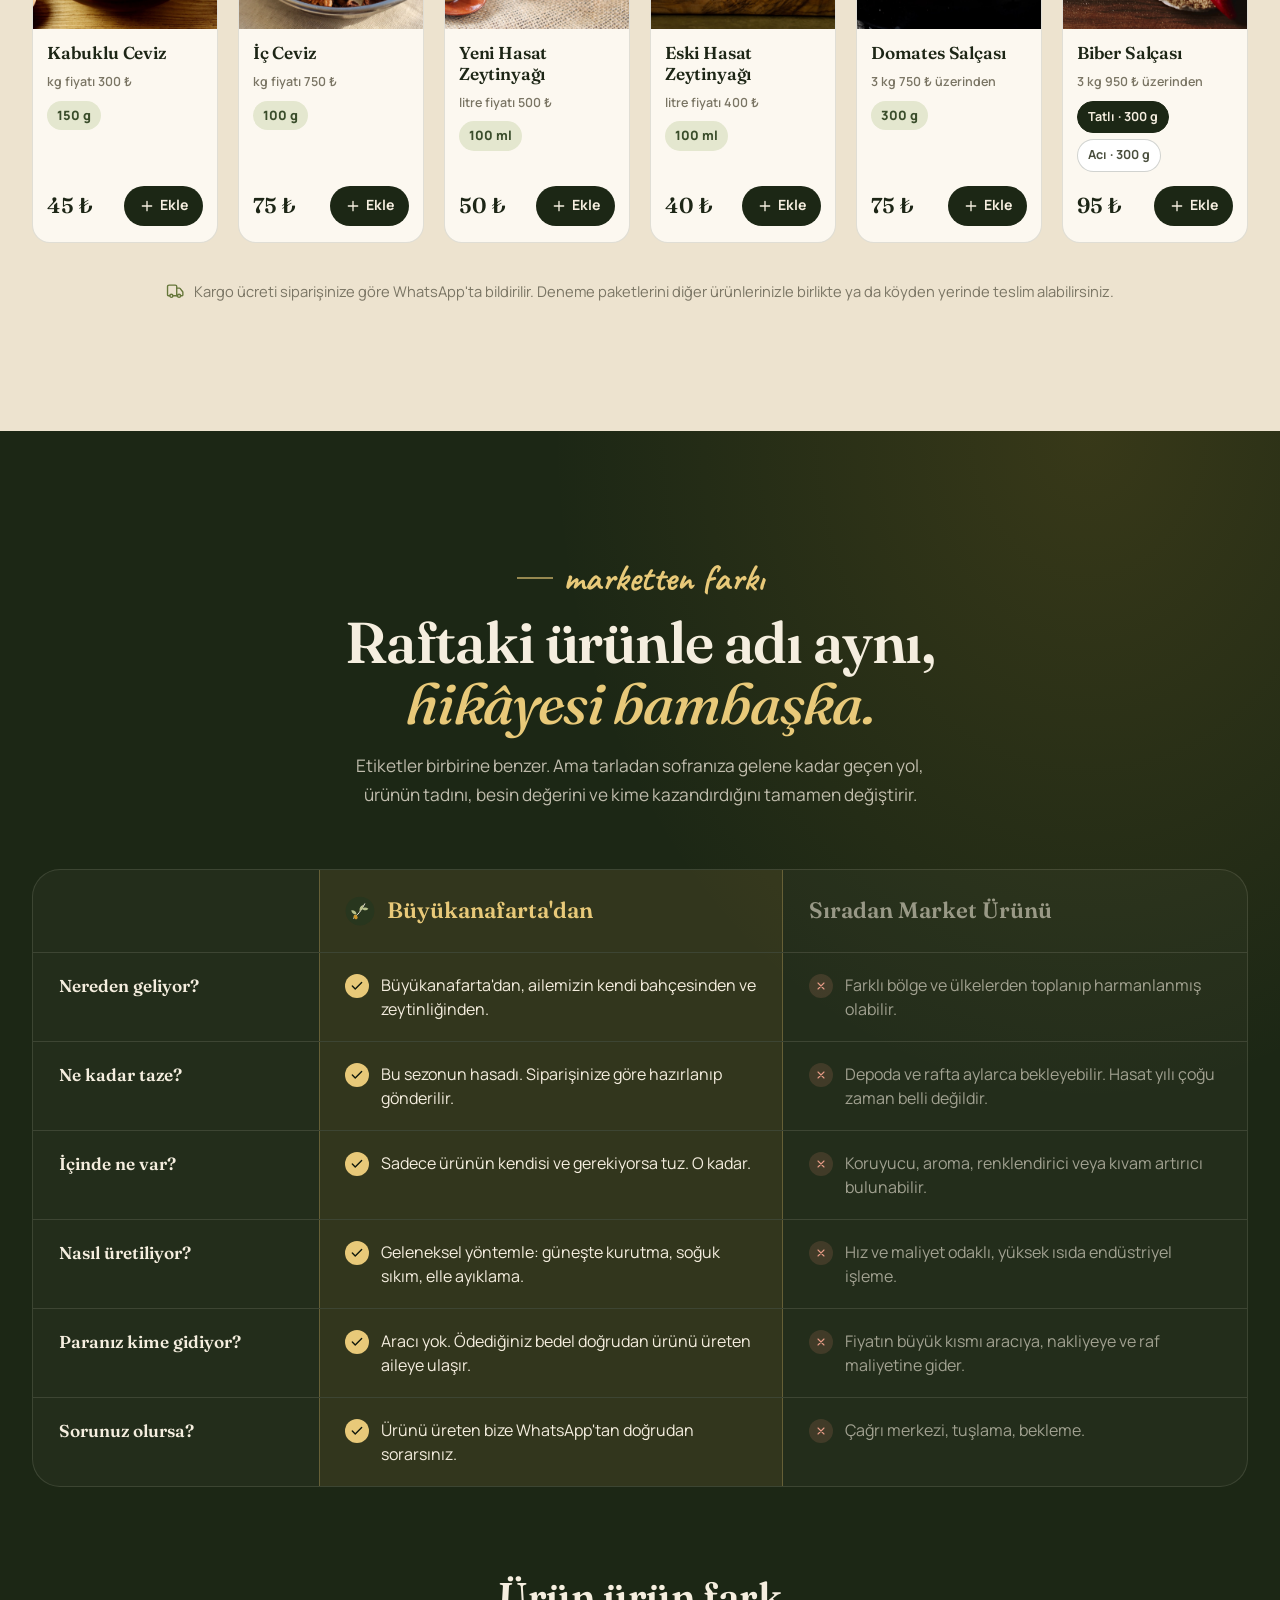
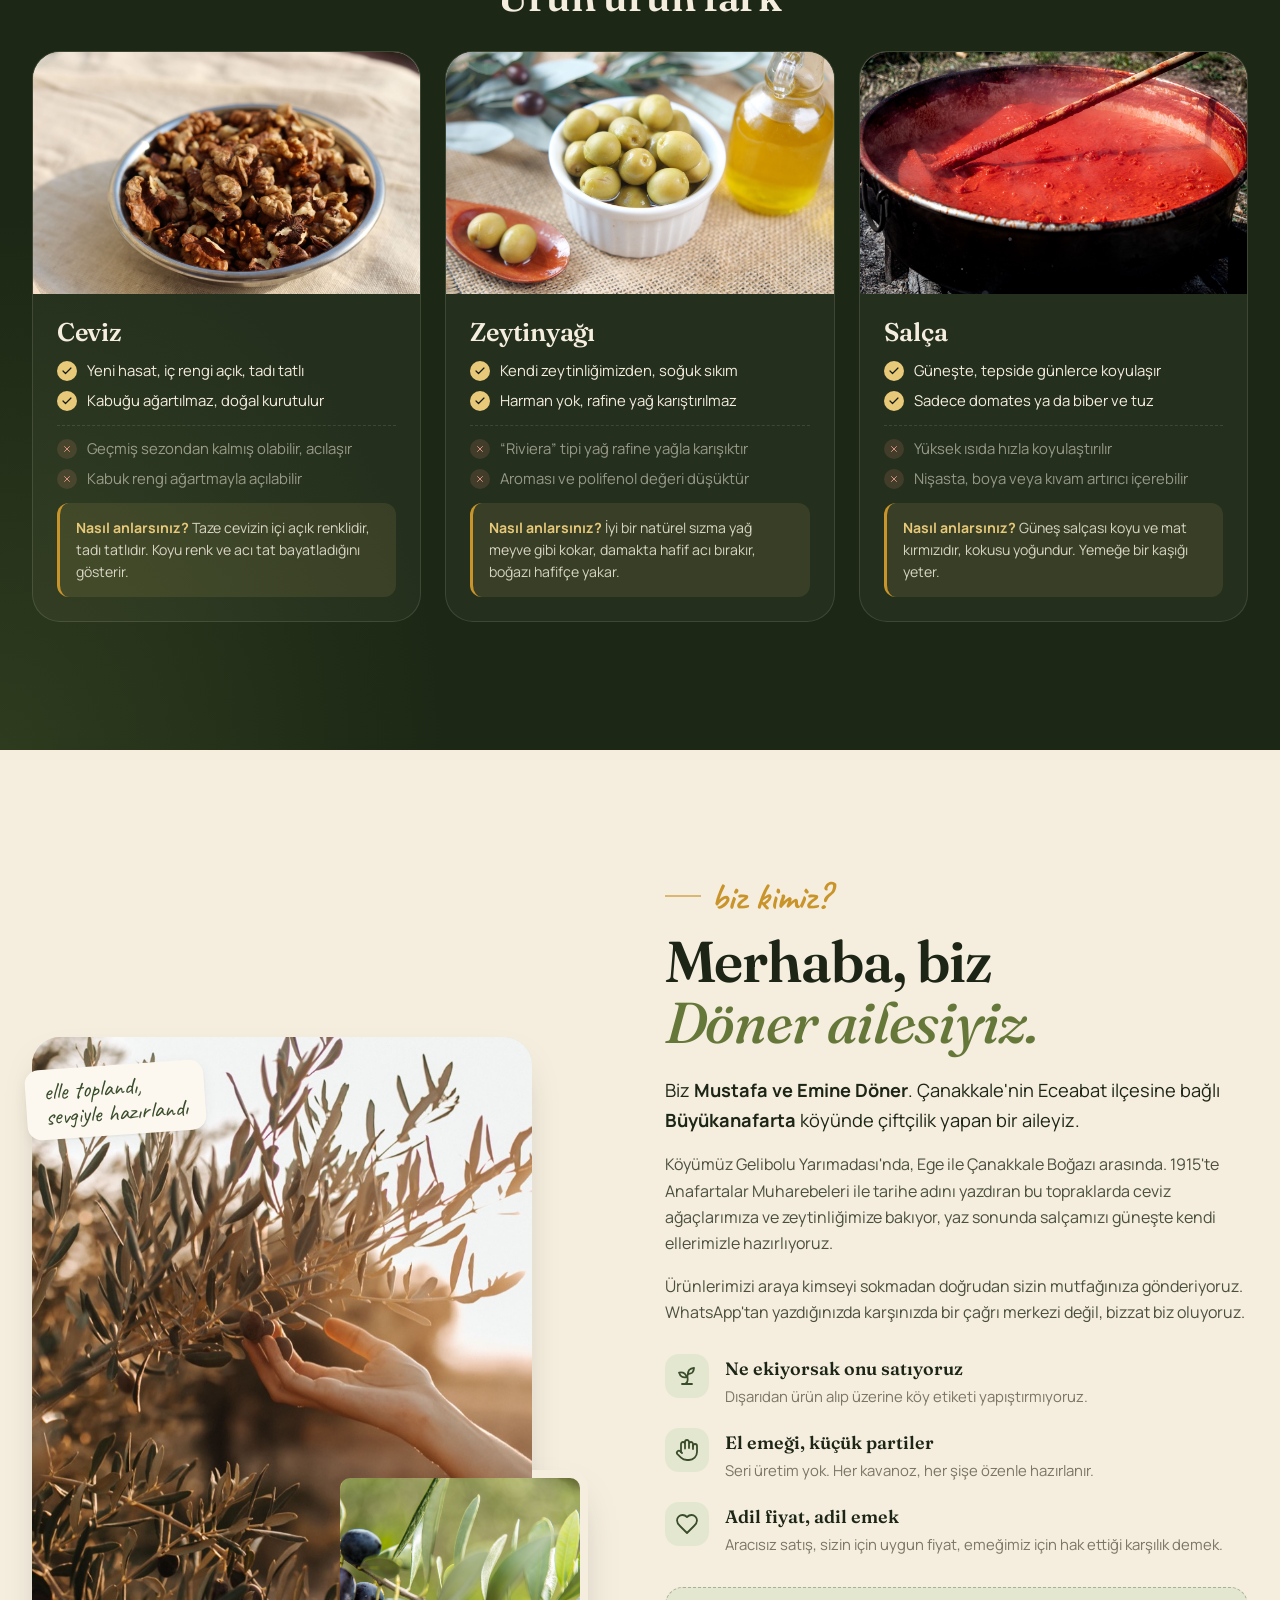
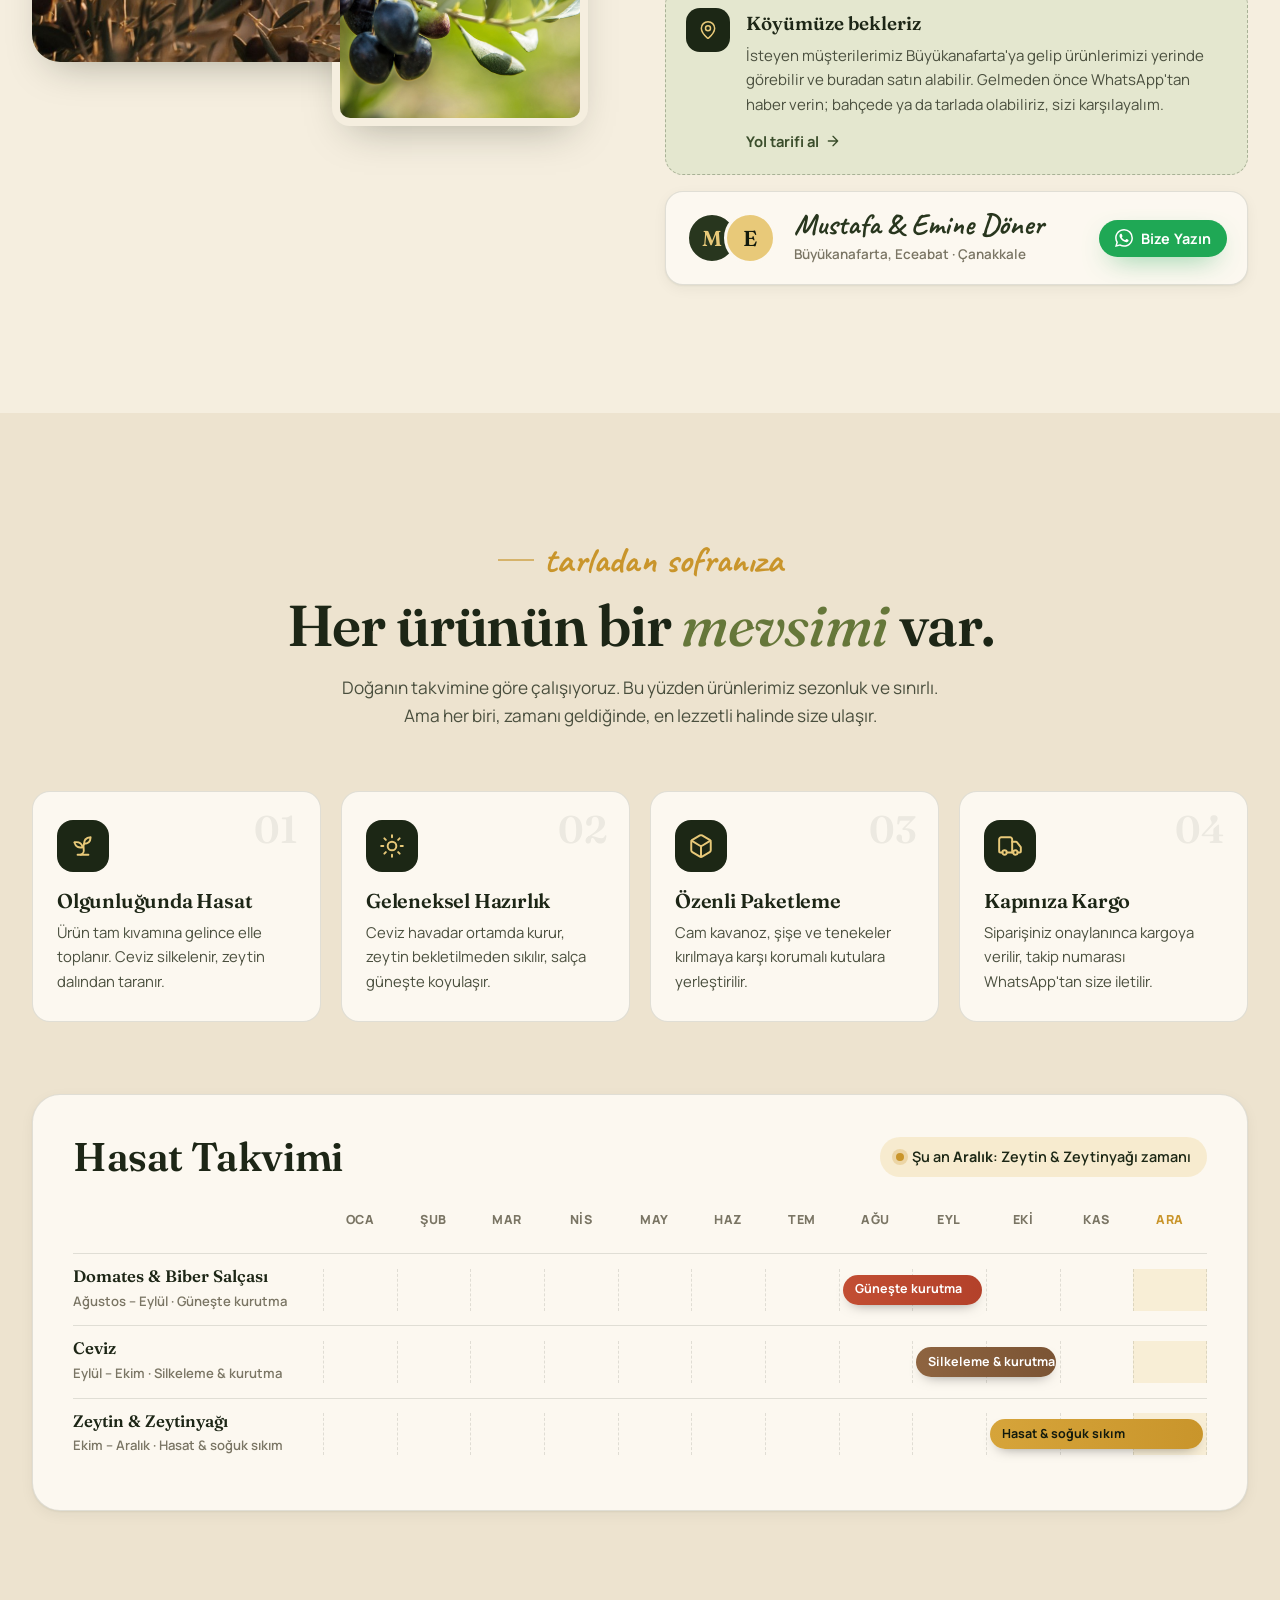
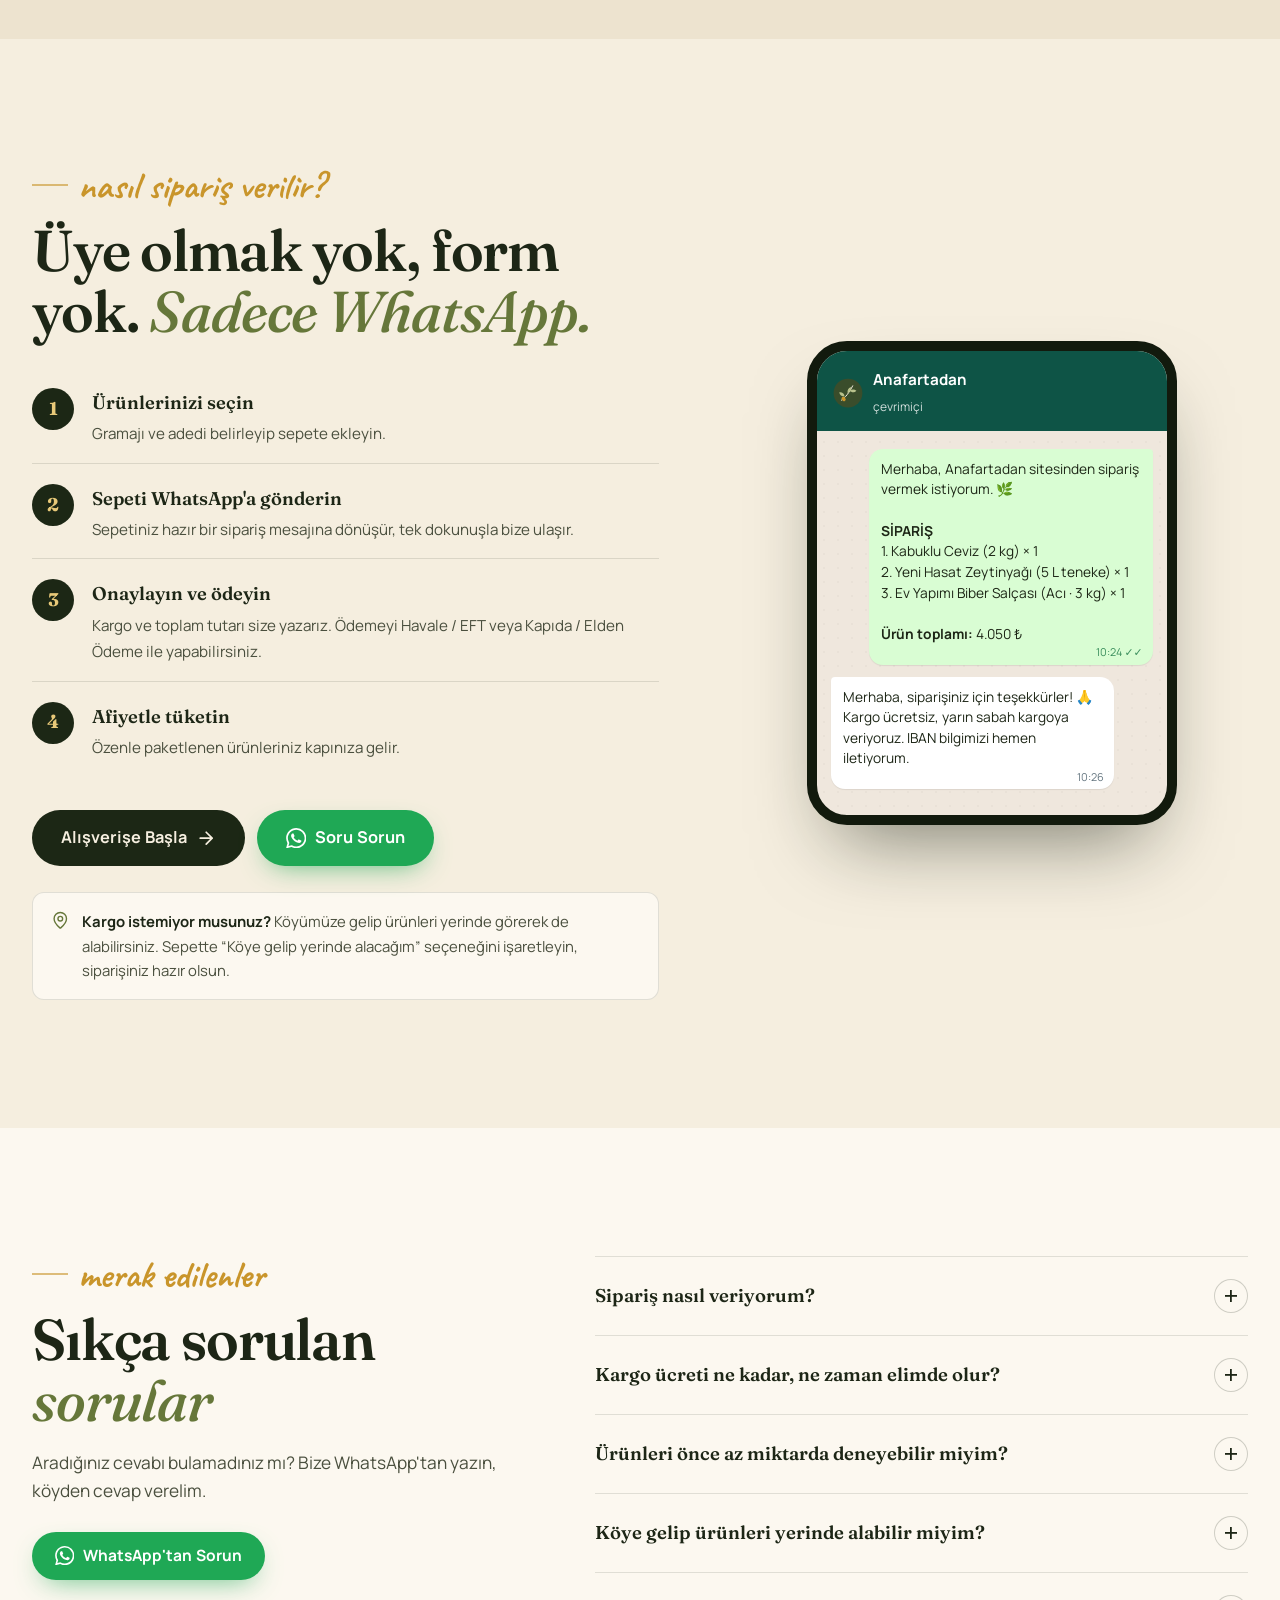
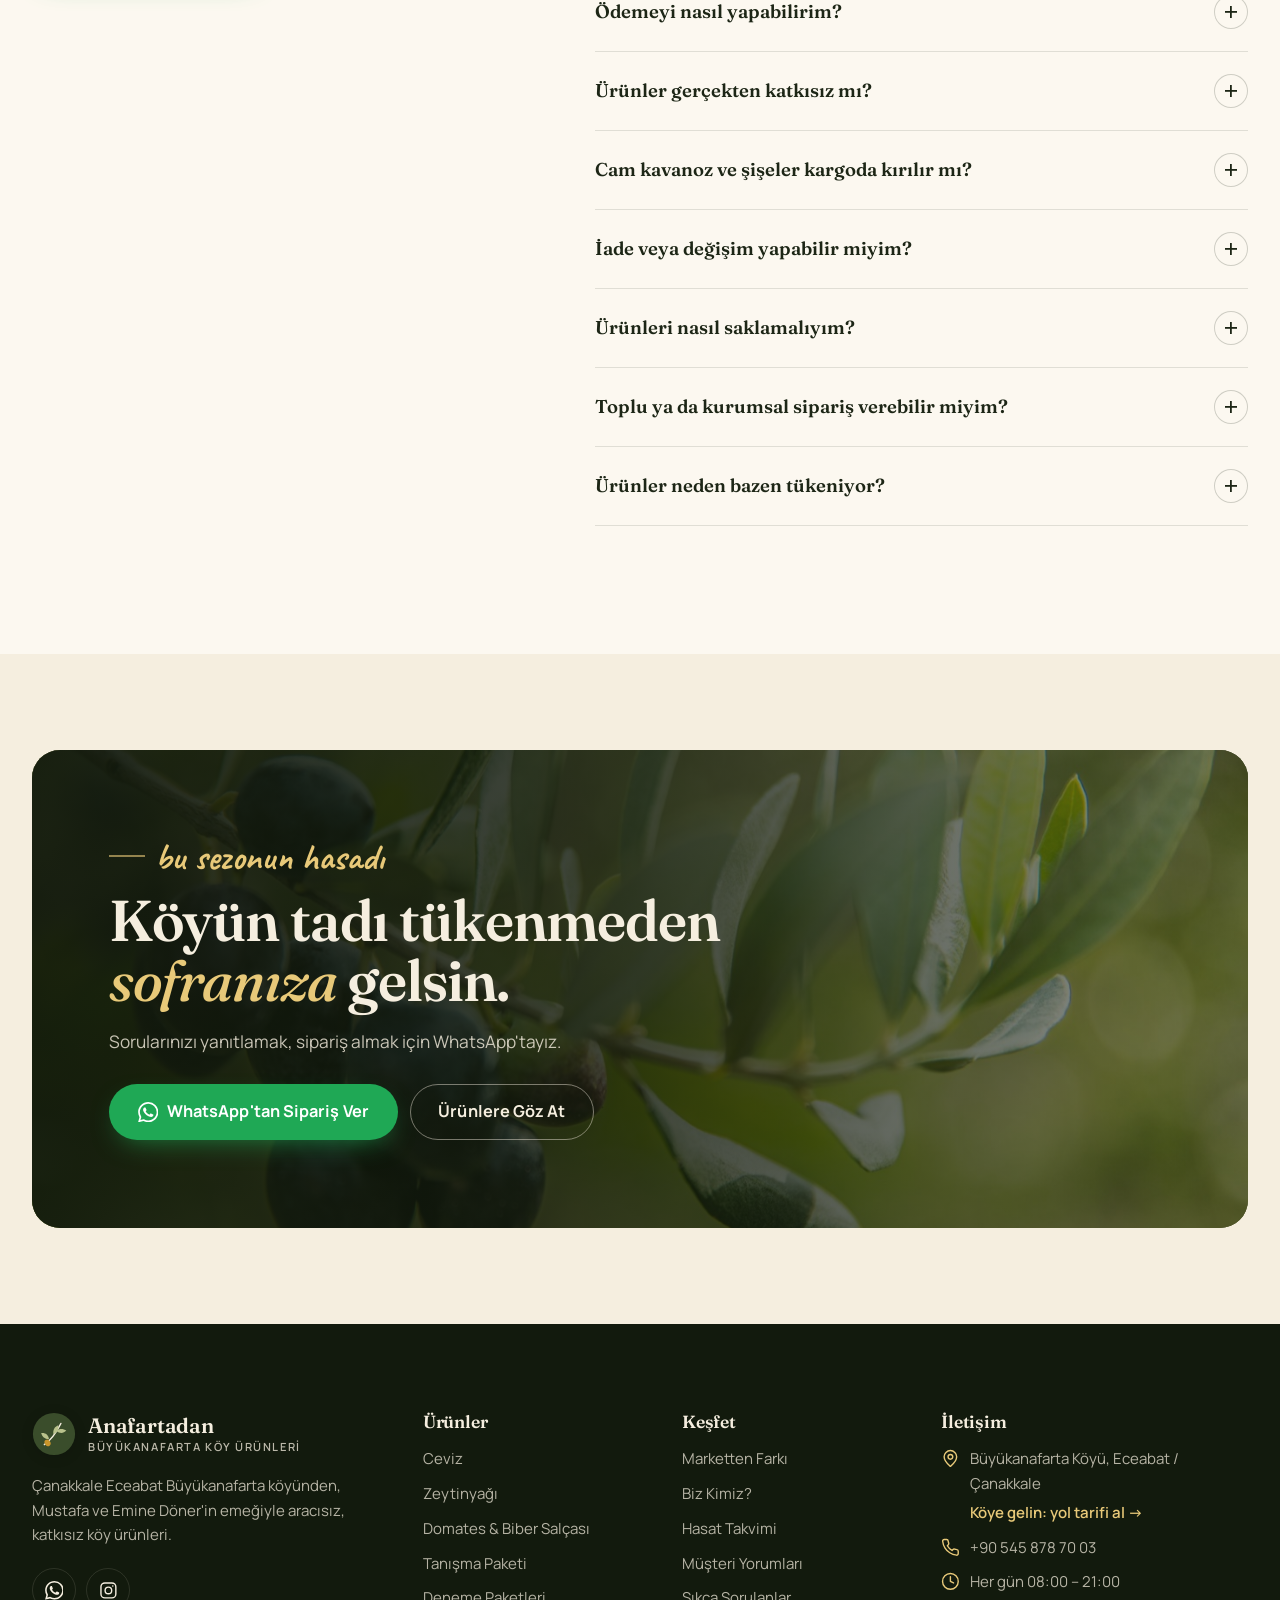
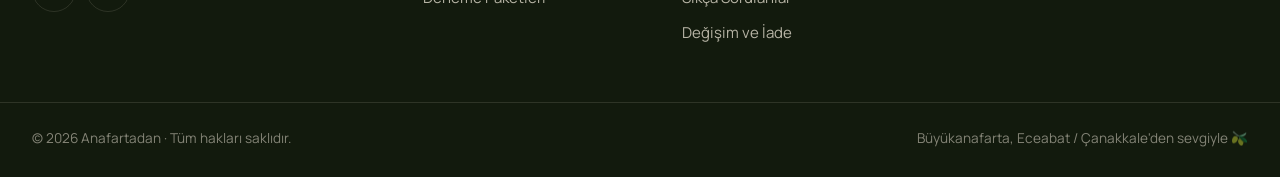
==== commit 303826be: "Deneme paketleri ve müşteri yorumları sayfası - Kilo/litre fiyatına göre hesaplanan küçük deneme boy" ====
--- a/index.html
+++ b/index.html
@@ -83,7 +83,7 @@
       <span class="dot">•</span>
       <span>🫒 Yeni hasat zeytinyağı sezonu başladı</span>
       <span class="dot">•</span>
-      <span>🚚 Türkiye'nin her yerine kargo</span>
+      <span>🧺 Küçük deneme paketleri geldi</span>
       <span class="dot">•</span>
       <span>📍 Köye gelip yerinde de alabilirsiniz</span>
     </div>
@@ -98,9 +98,10 @@
     </a>
     <nav class="nav" id="nav" aria-label="Ana menü">
       <a href="#urunler">Ürünler</a>
+      <a href="#deneme">Deneme</a>
       <a href="#fark">Marketten Farkı</a>
       <a href="#biz-kimiz">Biz Kimiz?</a>
-      <a href="#hasat">Hasat Takvimi</a>
+      <a href="yorumlar.html">Yorumlar</a>
       <a href="#siparis">Nasıl Sipariş?</a>
       <a href="#sss">SSS</a>
     </nav>
@@ -188,6 +189,23 @@
       <p class="products-note">
         <svg class="ic" aria-hidden="true"><use href="#i-sprout"/></svg>
         Ürünlerimiz sezonluktur ve sınırlı miktarda üretilir. Stok durumu için WhatsApp'tan sorabilirsiniz.
+      </p>
+    </div>
+  </section>
+
+  <!-- ============ DENEME PAKETLERİ ============ -->
+  <section class="section trial" id="deneme" aria-labelledby="denemeTitle">
+    <div class="container">
+      <div class="section-head" data-reveal>
+        <span class="kicker">önce tadına bakın</span>
+        <h2 id="denemeTitle">Küçük paketlerle <em>tanışın.</em></h2>
+        <p>Ürünlerimizi ilk kez deneyecekseniz küçük boylarla başlayın. Fiyatlar büyük boyların kilo ve litre fiyatına göre hesaplanır; beğenirseniz büyük boya geçersiniz.</p>
+      </div>
+      <div class="trial-featured" id="trialFeatured"></div>
+      <div class="trial-grid" id="trialGrid"></div>
+      <p class="products-note">
+        <svg class="ic" aria-hidden="true"><use href="#i-truck"/></svg>
+        Kargo ücreti siparişinize göre WhatsApp'ta bildirilir. Deneme paketlerini diğer ürünlerinizle birlikte ya da köyden yerinde teslim alabilirsiniz.
       </p>
     </div>
   </section>
@@ -330,6 +348,19 @@
           <a class="btn btn-wa btn-sm" data-wa="Merhaba Mustafa Bey, Emine Hanım; ürünleriniz hakkında bilgi almak istiyorum."><svg class="ic" aria-hidden="true"><use href="#i-wa"/></svg> Bize Yazın</a>
         </div>
       </div>
+    </div>
+  </section>
+
+  <!-- ============ MÜŞTERİ YORUMLARI (yorum eklenince görünür) ============ -->
+  <section class="section reviews-home" id="yorumlar" data-reviews-home hidden aria-labelledby="yorumTitle">
+    <div class="container">
+      <div class="section-head">
+        <span class="kicker">müşterilerimiz ne diyor?</span>
+        <h2 id="yorumTitle">Sofralarından <em>bize ulaşanlar.</em></h2>
+        <p class="rv-summary" data-reviews-summary></p>
+      </div>
+      <div class="rv-slider" data-reviews-slider></div>
+      <p class="reviews-home-cta"><a class="btn btn-dark" href="yorumlar.html">Tüm yorumlar ve yorum yazın <svg class="ic" aria-hidden="true"><use href="#i-arrow"/></svg></a></p>
     </div>
   </section>
 
@@ -437,6 +468,10 @@
           <p><span data-config="shippingNote"></span> Türkiye'nin her yerine gönderim yapıyoruz. <span data-free-shipping-text></span> Teslimat bulunduğunuz yere göre genellikle 1–3 gün sürer.</p>
         </details>
         <details>
+          <summary>Ürünleri önce az miktarda deneyebilir miyim?</summary>
+          <p>Evet. <a href="#deneme">Deneme paketlerimizle</a> ceviz, zeytinyağı ve salçalarımızı küçük boylarda deneyebilirsiniz. Fiyatlar büyük boyların kilo ve litre fiyatına göre hesaplanır. Hepsini birden denemek isterseniz Deneme Kutusu'nu seçebilirsiniz.</p>
+        </details>
+        <details>
           <summary>Köye gelip ürünleri yerinde alabilir miyim?</summary>
           <p>Elbette. Büyükanafarta'ya gelip ürünlerimizi yerinde görebilir, beğendiklerinizi buradan satın alabilirsiniz. Gelmeden önce WhatsApp'tan haber vermeniz yeterli; bahçede ya da tarlada olabiliriz, sizi karşılayalım. Dilerseniz siparişinizi sepetten “Köye gelip yerinde alacağım” seçeneğiyle önceden iletin, geldiğinizde hazır olsun.</p>
         </details>
@@ -510,6 +545,7 @@
         <li><a href="#urunler" data-filter-link="zeytinyagi">Zeytinyağı</a></li>
         <li><a href="#urunler" data-filter-link="salca">Domates & Biber Salçası</a></li>
         <li><a href="#urunler" data-filter-link="paket">Tanışma Paketi</a></li>
+        <li><a href="#deneme">Deneme Paketleri</a></li>
       </ul>
     </div>
     <div>
@@ -518,6 +554,7 @@
         <li><a href="#fark">Marketten Farkı</a></li>
         <li><a href="#biz-kimiz">Biz Kimiz?</a></li>
         <li><a href="#hasat">Hasat Takvimi</a></li>
+        <li><a href="yorumlar.html">Müşteri Yorumları</a></li>
         <li><a href="#sss">Sıkça Sorulanlar</a></li>
         <li><a href="iade-degisim.html">Değişim ve İade</a></li>
       </ul>
@@ -621,6 +658,9 @@
 </div>
 
 <script src="assets/js/products.js"></script>
+<script src="assets/js/yorumlar.js"></script>
+<script src="assets/js/site.js"></script>
 <script src="assets/js/app.js"></script>
+<script src="assets/js/reviews.js"></script>
 </body>
 </html>
--- a/assets/css/style.css
+++ b/assets/css/style.css
@@ -164,7 +164,7 @@
 .brand-text small { font-size: .7rem; letter-spacing: .14em; text-transform: uppercase; opacity: .75; font-weight: 600; margin-top: 3px; }
 
 .nav { display: flex; gap: 4px; margin-left: auto; }
-.nav a { padding: 8px 12px; border-radius: 999px; font-weight: 600; font-size: .93rem; opacity: .9; transition: background-color .2s, opacity .2s; }
+.nav a { padding: 8px 11px; white-space: nowrap; border-radius: 999px; font-weight: 600; font-size: .93rem; opacity: .9; transition: background-color .2s, opacity .2s; }
 .nav a:hover { opacity: 1; background: rgba(245, 238, 223, .12); }
 .nav-actions { display: flex; align-items: center; gap: 10px; }
 .site-header .icon-btn { border-color: rgba(245, 238, 223, .3); }
@@ -186,7 +186,7 @@
 .site-header.scrolled .icon-btn:hover { background: rgba(29, 38, 22, .06); }
 .site-header.scrolled .brand-mark { filter: none; }
 
-@media (max-width: 1099px) {
+@media (max-width: 1279px) {
   .menu-btn { display: inline-grid; }
   .nav {
     position: absolute; top: 100%; left: 0; right: 0; margin: 0;
@@ -712,11 +712,11 @@
 .field[hidden] { display: none; }
 .field > span, .field legend { font-size: .8rem; font-weight: 700; color: var(--ink-soft); padding: 0; }
 .field legend { margin-bottom: 6px; }
-.field input, .field textarea {
+.field input, .field textarea, .field select {
   width: 100%; padding: 12px 14px; border-radius: 12px; border: 1px solid var(--line-strong); background: var(--white);
   font-size: 1rem; transition: border-color .2s, box-shadow .2s; resize: vertical;
 }
-.field input:focus, .field textarea:focus { outline: none; border-color: var(--olive-500); box-shadow: 0 0 0 4px rgba(102, 119, 58, .15); }
+.field input:focus, .field textarea:focus, .field select:focus { outline: none; border-color: var(--olive-500); box-shadow: 0 0 0 4px rgba(102, 119, 58, .15); }
 .pay-options { display: flex; flex-wrap: wrap; gap: 8px; }
 
 .totals { display: grid; gap: 6px; }
@@ -791,10 +791,10 @@
   .scribble path { stroke-dashoffset: 0; }
 }
 
-/* ---------- Değişim ve iade sayfası ---------- */
-.legal-header { background: var(--olive-900); color: var(--cream); }
-.legal-header-inner { display: flex; align-items: center; justify-content: space-between; gap: 16px; min-height: 76px; }
-.legal-header .brand { margin-bottom: 0; }
+/* ---------- Alt sayfalar (iade, yorumlar) ---------- */
+.page-header { background: var(--olive-900); color: var(--cream); }
+.page-header-inner { display: flex; align-items: center; justify-content: space-between; gap: 16px; min-height: 76px; }
+.page-header .brand { margin-bottom: 0; }
 .ic.flip { transform: rotate(180deg); }
 .legal { padding-block: clamp(48px, 7vw, 88px); }
 .legal-inner { max-width: calc(820px + var(--gutter) * 2); }
@@ -819,8 +819,108 @@
 .legal-contact strong { display: block; font-family: var(--font-display); font-size: 1.3rem; font-weight: 600; }
 .legal-contact span { color: var(--muted); font-size: .94rem; }
 .legal-updated { margin-top: 24px; font-size: .85rem; color: var(--muted); }
-.legal-footer { padding-top: 0; }
-.legal-footer .footer-bottom { margin-top: 0; border-top: 0; }
+.page-footer { padding-top: 0; }
+.page-footer .footer-bottom { margin-top: 0; border-top: 0; }
 @media (max-width: 599px) {
-  .legal-header .brand-text small { display: none; }
-}
+  .page-header .brand-text small { display: none; }
+}
+
+/* ---------- Deneme paketleri ---------- */
+.trial { background: var(--cream-2); }
+.trial-featured { margin-bottom: 24px; }
+.trial-grid { display: grid; gap: 14px; grid-template-columns: repeat(2, 1fr); }
+@media (min-width: 760px) { .trial-grid { grid-template-columns: repeat(3, 1fr); gap: 20px; } }
+@media (min-width: 1180px) { .trial-grid { grid-template-columns: repeat(6, 1fr); } }
+.tcard { display: flex; flex-direction: column; background: var(--paper); border: 1px solid var(--line); border-radius: var(--radius); overflow: hidden; transition: transform .35s var(--ease), box-shadow .35s var(--ease); }
+.tcard:hover { transform: translateY(-4px); box-shadow: var(--shadow); }
+.tcard-media { position: relative; display: block; width: 100%; aspect-ratio: 1; padding: 0; border: 0; overflow: hidden; cursor: pointer; }
+.tcard-media img { position: relative; z-index: 1; width: 100%; height: 100%; object-fit: cover; transition: transform .9s var(--ease); }
+.tcard:hover .tcard-media img { transform: scale(1.06); }
+.tcard-media .badge { top: 10px; left: 10px; padding: 4px 10px; font-size: .7rem; }
+.tcard-media .media-fallback { font-size: 2.6rem; }
+.tcard-body { display: flex; flex-direction: column; gap: 8px; flex: 1; padding: 14px 14px 16px; }
+.tcard-title { font-size: 1.08rem; line-height: 1.2; }
+.tcard-unit { font-size: .78rem; font-weight: 600; color: var(--muted); }
+.tcard-size { align-self: flex-start; padding: 4px 10px; border-radius: 999px; background: var(--olive-100); color: var(--olive-700); font-size: .8rem; font-weight: 800; }
+.tcard .variants { gap: 6px; }
+.tcard .variant span { padding: 5px 10px; font-size: .78rem; }
+.tcard-foot { display: flex; align-items: center; justify-content: space-between; gap: 8px; margin-top: auto; padding-top: 6px; }
+.tcard .price { font-size: 1.35rem; }
+.tcard .btn-add { flex: none; height: 40px; padding: 0 14px; font-size: .88rem; gap: .35em; }
+.tcard .btn-add .ic { width: 16px; height: 16px; }
+
+/* ---------- Yorumlar ---------- */
+.rv-summary { font-weight: 700; color: var(--ink-soft); }
+.rv-summary[hidden] { display: none; }
+.rv-stars-sm { color: var(--gold); }
+.rv-slider { max-width: 820px; margin: 0 auto; }
+.rv-viewport { display: grid; min-height: 240px; }
+.rv-slide { display: flex; flex-direction: column; gap: 16px; margin: 0; padding: clamp(24px, 4vw, 44px); background: var(--paper); color: var(--ink); border: 1px solid var(--line); border-radius: var(--radius-lg); box-shadow: var(--shadow); }
+.rv-slide[hidden] { display: none; }
+.rv-slide:not([hidden]) { animation: rvIn .6s var(--ease); }
+@keyframes rvIn { from { opacity: 0; transform: translateY(10px); } }
+.rv-stars { color: var(--gold); font-size: 1.25rem; letter-spacing: 2px; line-height: 1; }
+.rv-stars span { color: #DCD3BF; }
+.rv-text { margin: 0; font-family: var(--font-display); font-size: clamp(1.15rem, 1rem + .6vw, 1.5rem); line-height: 1.45; }
+.rv-text::before { content: "“"; }
+.rv-text::after { content: "”"; }
+.rv-author { display: flex; align-items: center; gap: 12px; }
+.rv-avatar { display: grid; place-items: center; width: 44px; height: 44px; flex: none; border-radius: 999px; background: var(--olive-800); color: var(--gold-soft); font-family: var(--font-display); font-size: 1.2rem; font-weight: 600; }
+.rv-author strong { display: block; font-weight: 800; letter-spacing: .02em; }
+.rv-author small { font-size: .85rem; font-weight: 600; color: var(--muted); }
+.rv-controls { display: flex; align-items: center; justify-content: center; gap: 16px; margin-top: 20px; }
+.rv-dots { display: flex; flex-wrap: wrap; justify-content: center; gap: 8px; max-width: 60%; }
+.rv-dots button { width: 10px; height: 10px; padding: 0; border: 0; border-radius: 999px; background: var(--line-strong); transition: width .3s, background-color .3s; }
+.rv-dots button[aria-current="true"] { width: 28px; background: var(--gold); }
+.reviews-home { background: var(--paper); }
+.reviews-home .section-head p { margin-top: -6px; }
+.reviews-home-cta { margin-top: 32px; text-align: center; }
+
+.rv-hero { position: relative; isolation: isolate; overflow: hidden; padding-block: clamp(56px, 8vw, 104px); background: var(--olive-900); color: var(--cream); }
+.rv-hero::before { content: ""; position: absolute; inset: 0; z-index: -1; background:
+  radial-gradient(60% 50% at 85% 0%, rgba(201, 149, 43, .16), transparent 70%),
+  radial-gradient(50% 40% at 0% 100%, rgba(102, 119, 58, .25), transparent 70%); }
+.rv-hero-inner { text-align: center; }
+.rv-hero h1 { font-size: var(--fs-h2); line-height: 1.06; letter-spacing: -.02em; margin-bottom: 16px; text-wrap: balance; }
+.rv-hero-lead { max-width: 620px; margin: 0 auto 12px; font-size: 1.08rem; color: rgba(245, 238, 223, .78); }
+.rv-hero .rv-summary { margin-bottom: 32px; color: var(--cream); }
+.rv-hero .rv-slider { text-align: left; }
+.rv-hero .rv-controls .icon-btn { border-color: var(--line-light); color: var(--cream); }
+.rv-hero .rv-controls .icon-btn:hover { background: rgba(245, 238, 223, .1); }
+.rv-hero .rv-dots button { background: rgba(245, 238, 223, .25); }
+.rv-hero .rv-dots button[aria-current="true"] { background: var(--gold-soft); }
+.rv-empty { display: grid; justify-items: center; gap: 10px; max-width: 560px; margin: 24px auto 0; padding: 32px 28px; border-radius: var(--radius-lg); background: rgba(245, 238, 223, .06); border: 1px dashed rgba(245, 238, 223, .25); }
+.rv-empty[hidden] { display: none; }
+.rv-empty-ic { font-size: 2.6rem; line-height: 1; }
+.rv-empty strong { font-family: var(--font-display); font-size: 1.4rem; font-weight: 600; }
+.rv-empty p { margin-bottom: 8px; color: rgba(245, 238, 223, .75); }
+.rv-all-title { font-size: var(--fs-h3); margin-bottom: 28px; text-align: center; }
+.rv-grid { display: grid; gap: 20px; grid-template-columns: repeat(auto-fill, minmax(min(100%, 320px), 1fr)); }
+.rv-card { display: flex; flex-direction: column; gap: 14px; margin: 0; padding: 24px; background: var(--paper); border: 1px solid var(--line); border-radius: var(--radius); }
+.rv-card .rv-text { flex: 1; font-size: 1.05rem; }
+
+.rv-write { background: var(--cream-2); }
+.rv-write-grid { display: grid; gap: 40px; }
+@media (min-width: 960px) { .rv-write-grid { grid-template-columns: .9fr 1.1fr; gap: 72px; align-items: start; } }
+.rv-write-copy h2 { font-size: var(--fs-h2); line-height: 1.06; letter-spacing: -.02em; margin-bottom: 18px; text-wrap: balance; }
+.rv-write-copy > p { margin-bottom: 20px; color: var(--ink-soft); }
+.rv-privacy { list-style: none; padding: 0; margin: 0; display: grid; gap: 10px; }
+.rv-privacy li { display: flex; gap: 10px; align-items: flex-start; font-size: .95rem; color: var(--ink-soft); }
+.rv-privacy .ic { width: 20px; height: 20px; padding: 4px; margin-top: 2px; border-radius: 999px; background: var(--olive-100); color: var(--olive-700); }
+.rv-form { display: grid; gap: 16px; padding: clamp(22px, 3vw, 36px); background: var(--paper); border: 1px solid var(--line); border-radius: var(--radius-lg); box-shadow: var(--shadow-sm); }
+.field select { appearance: none; background: var(--white) url("data:image/svg+xml,%3Csvg xmlns='http://www.w3.org/2000/svg' width='12' height='8' viewBox='0 0 12 8'%3E%3Cpath d='M1 1l5 5 5-5' fill='none' stroke='%234A4F3E' stroke-width='1.6'/%3E%3C/svg%3E") no-repeat right 14px center; padding-right: 36px; }
+.rating { display: inline-flex; flex-direction: row-reverse; justify-content: flex-end; gap: 4px; }
+.rating input { position: absolute; width: 1px; height: 1px; padding: 0; border: 0; opacity: 0; }
+.rating label { font-size: 2.2rem; line-height: 1; color: #D9D2C0; cursor: pointer; transition: color .15s, transform .15s; }
+.rating label:hover, .rating label:hover ~ label, .rating input:checked ~ label { color: var(--gold); }
+.rating label:hover { transform: scale(1.12); }
+.rating input:focus-visible + label { outline: 2px solid var(--gold); outline-offset: 2px; border-radius: 6px; }
+.consent { display: flex; gap: 12px; align-items: flex-start; font-size: .9rem; color: var(--ink-soft); cursor: pointer; }
+.consent input { flex: none; width: 20px; height: 20px; margin-top: 2px; accent-color: var(--olive-700); }
+.field [aria-invalid="true"] { border-color: var(--terra); }
+.rating-field:has([aria-invalid="true"]) legend, .consent:has([aria-invalid="true"]) span { color: var(--terra); }
+.rv-error, .rv-ok { padding: 12px 14px; border-radius: 12px; font-size: .9rem; font-weight: 700; }
+.rv-error { background: rgba(179, 65, 42, .08); color: var(--terra); }
+.rv-ok { background: var(--olive-100); color: var(--olive-800); }
+.rv-error[hidden], .rv-ok[hidden] { display: none; }
+.page-footer .footer-bottom a { color: var(--gold-soft); }
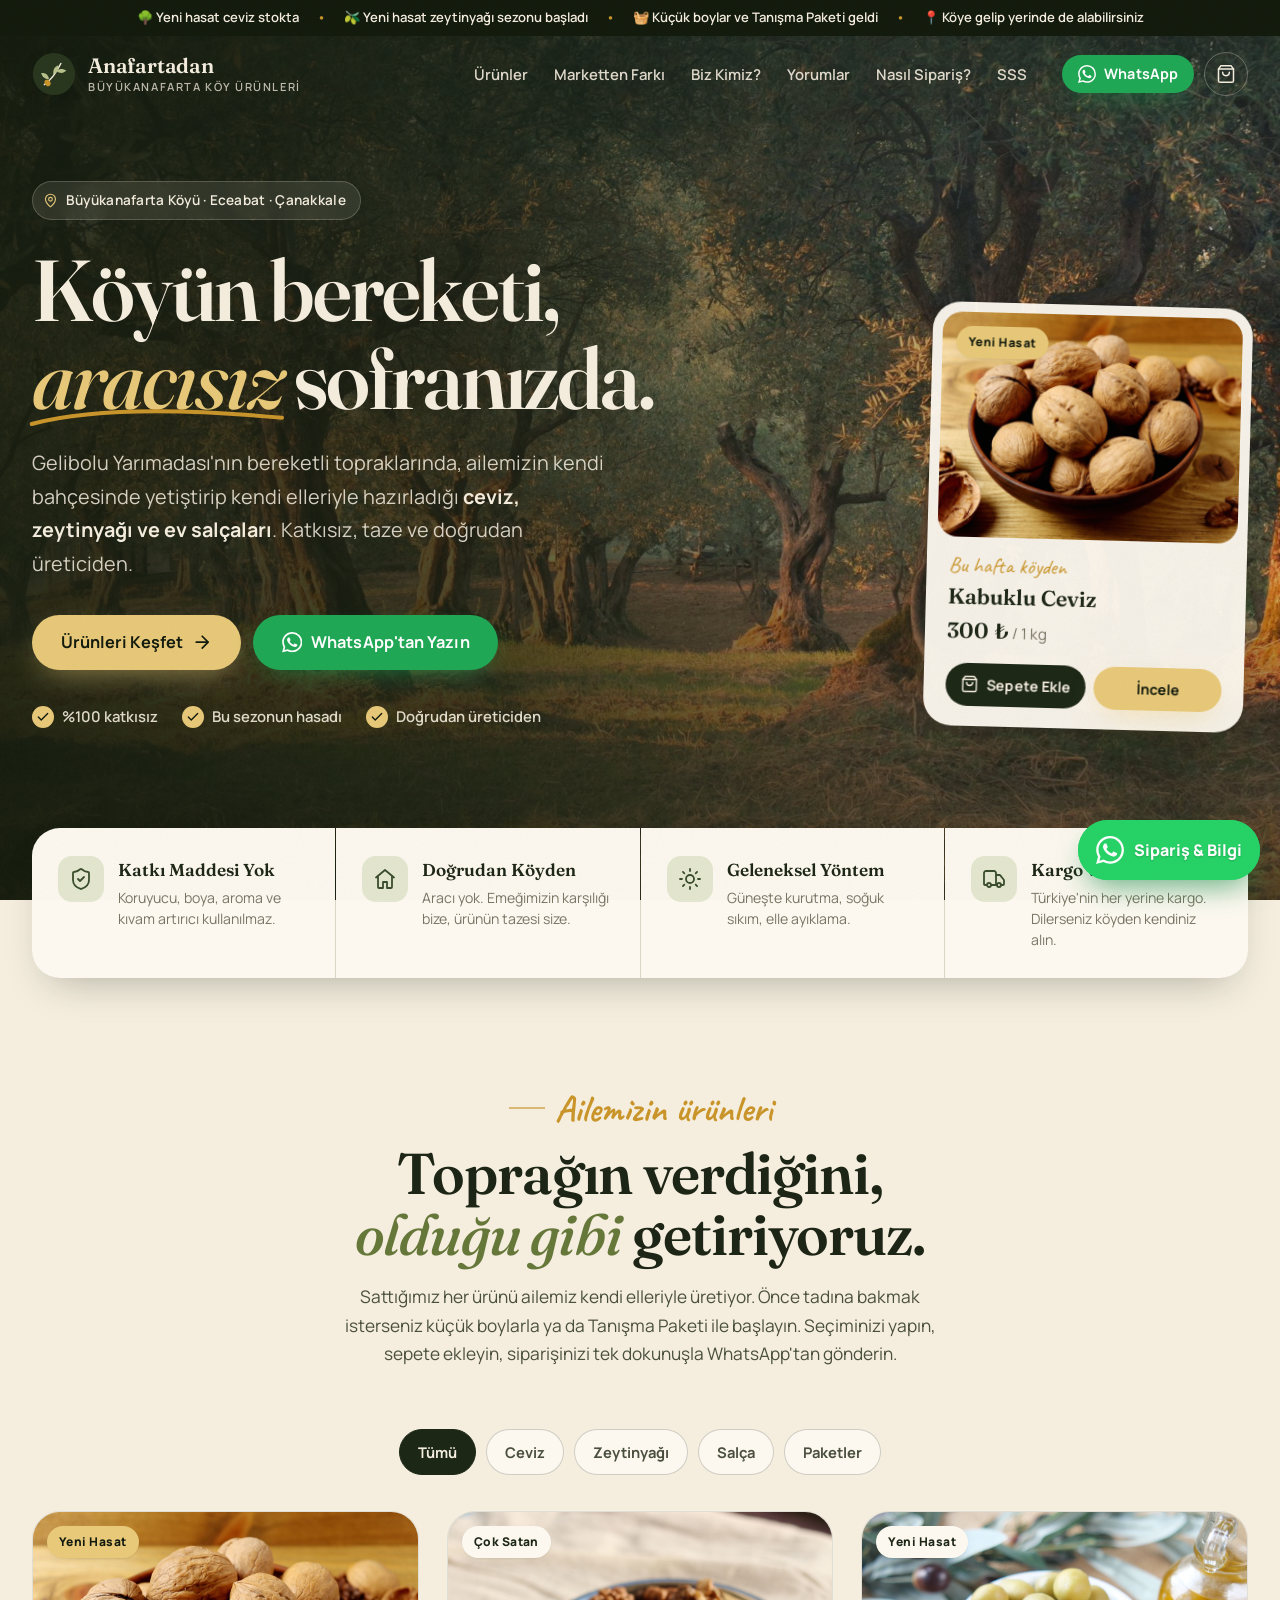
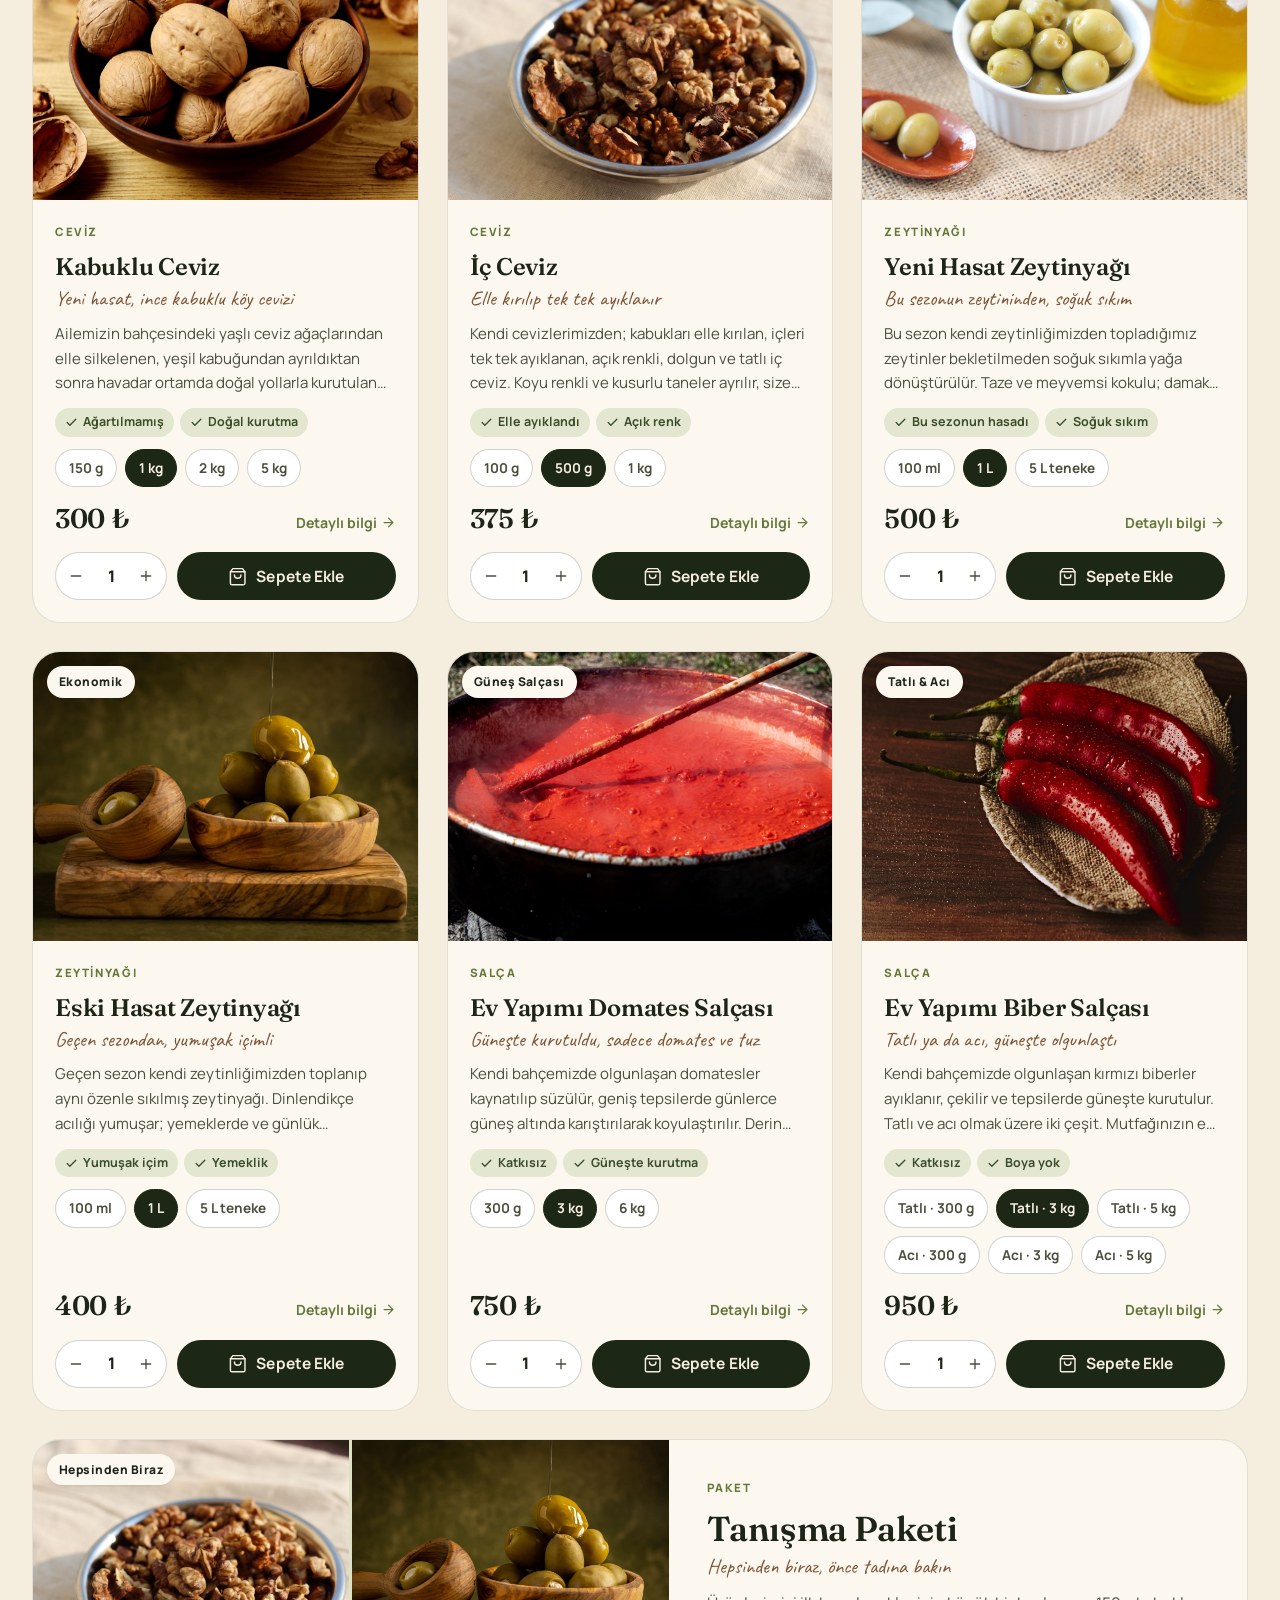
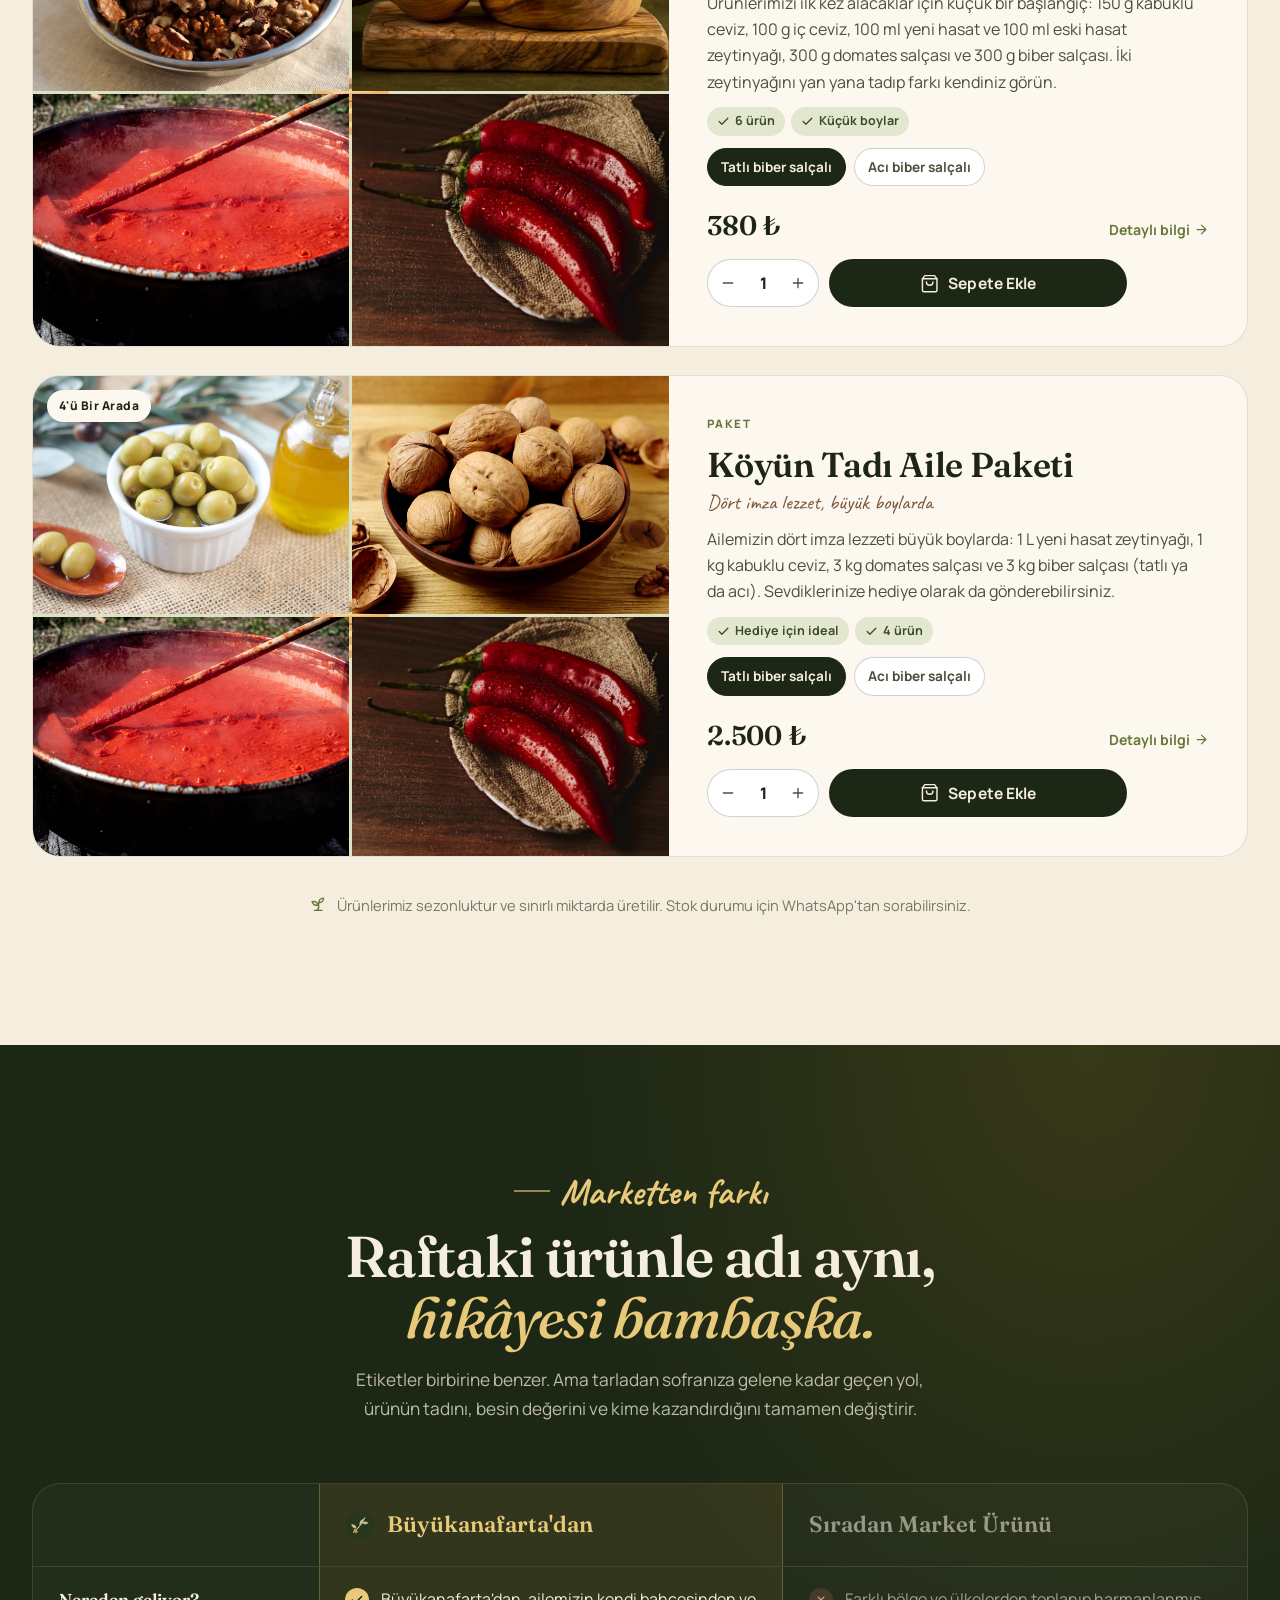
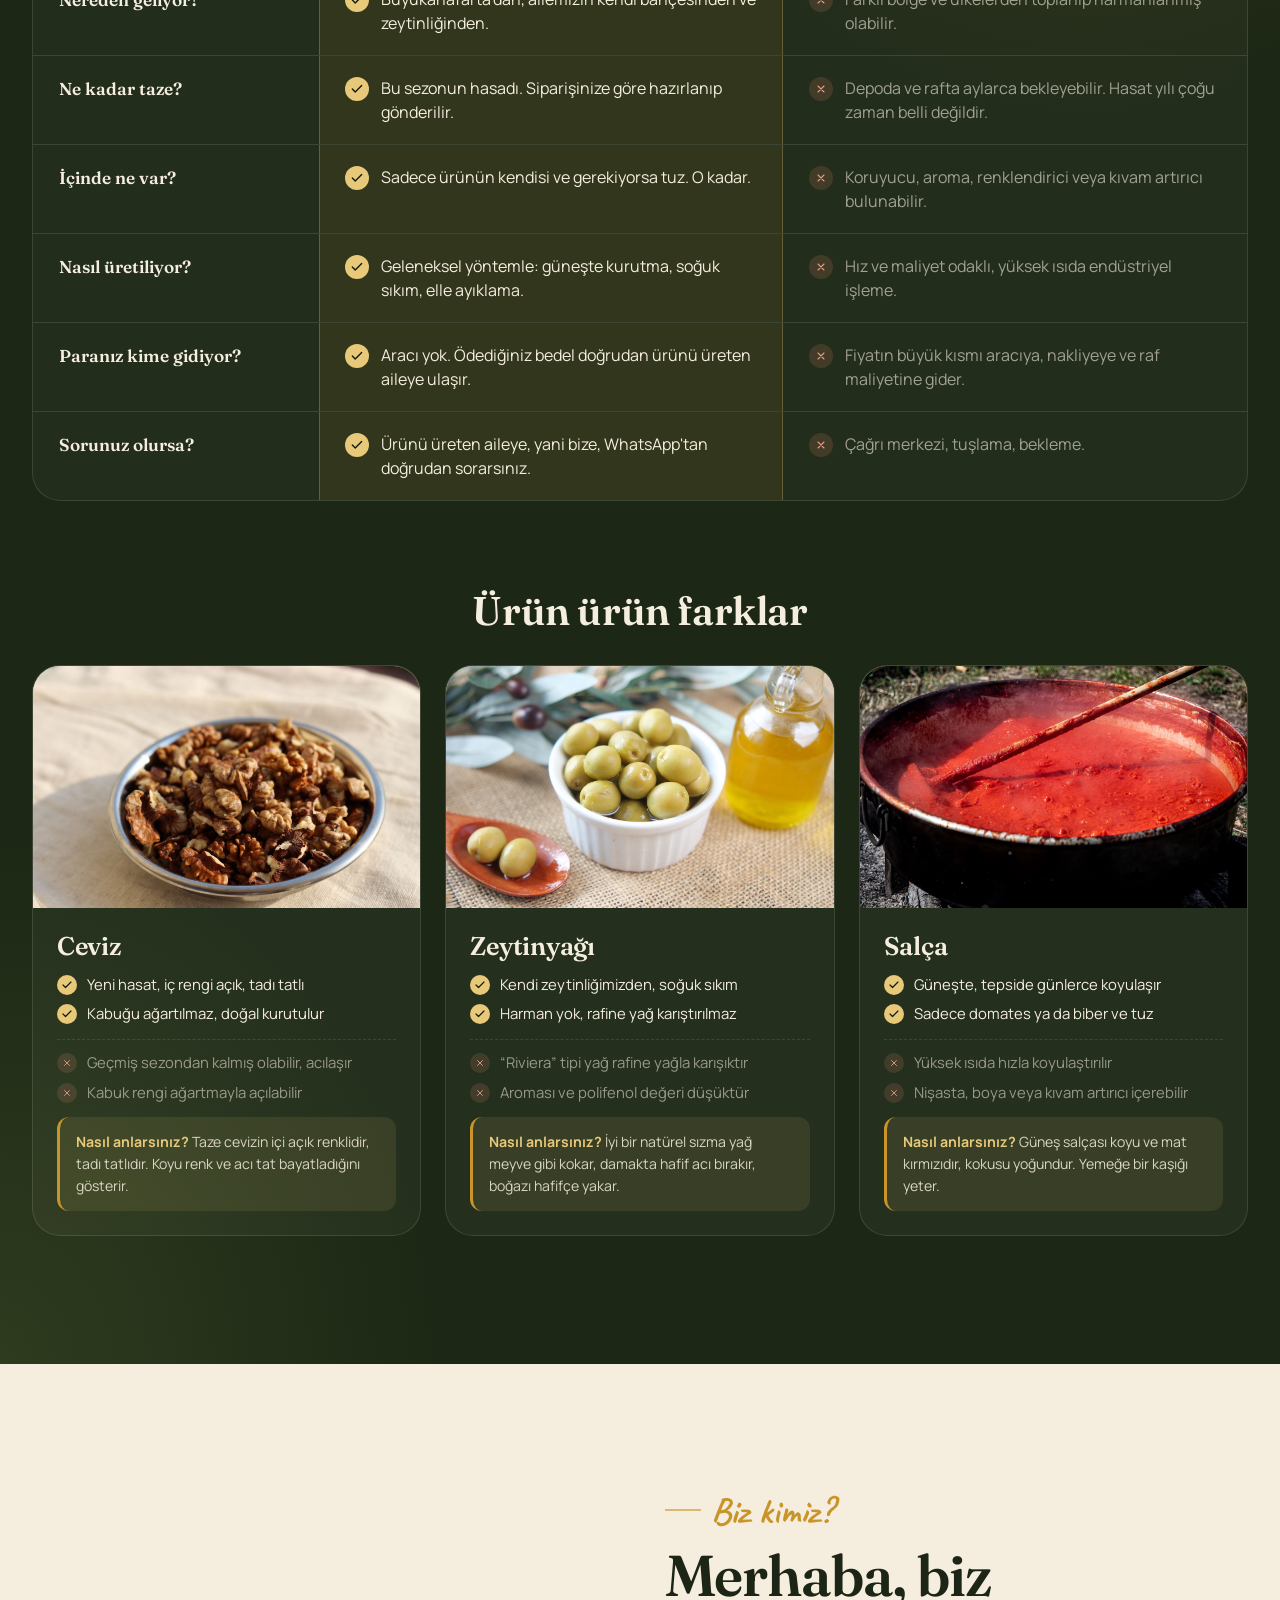
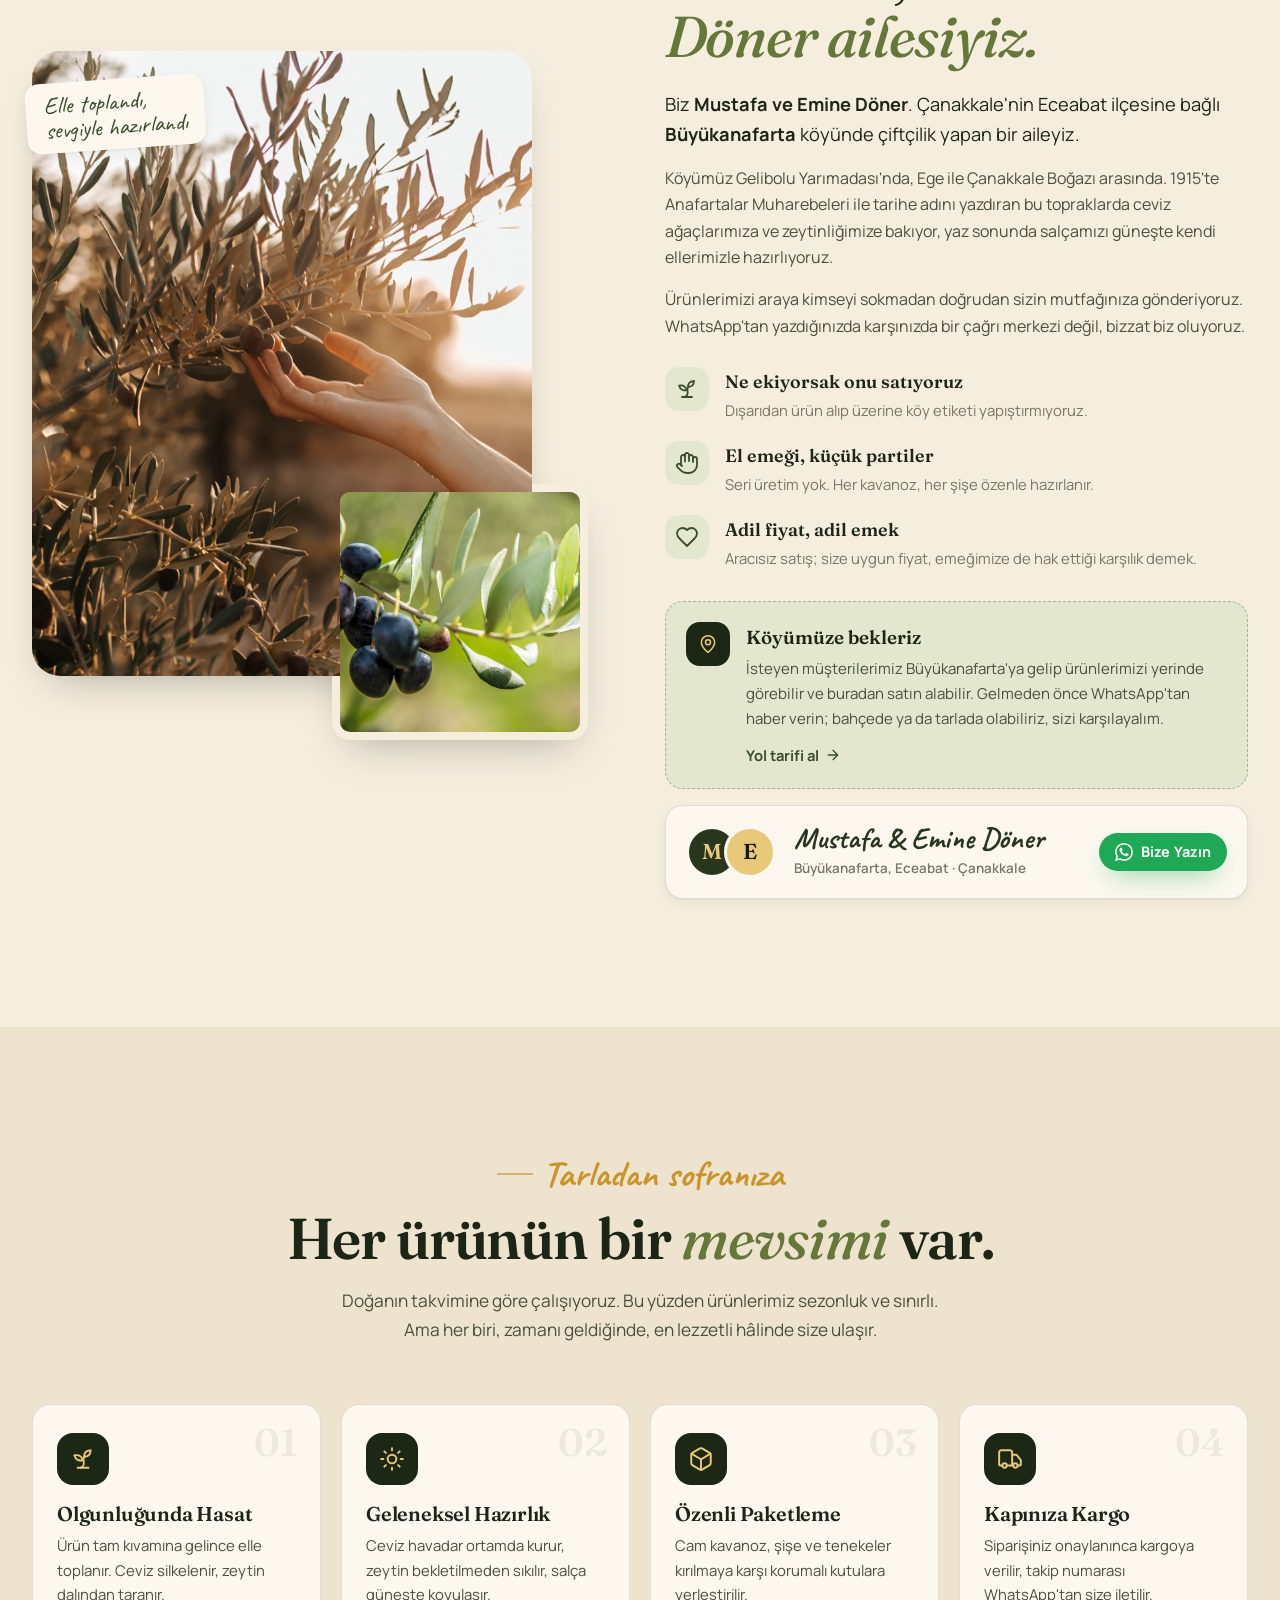
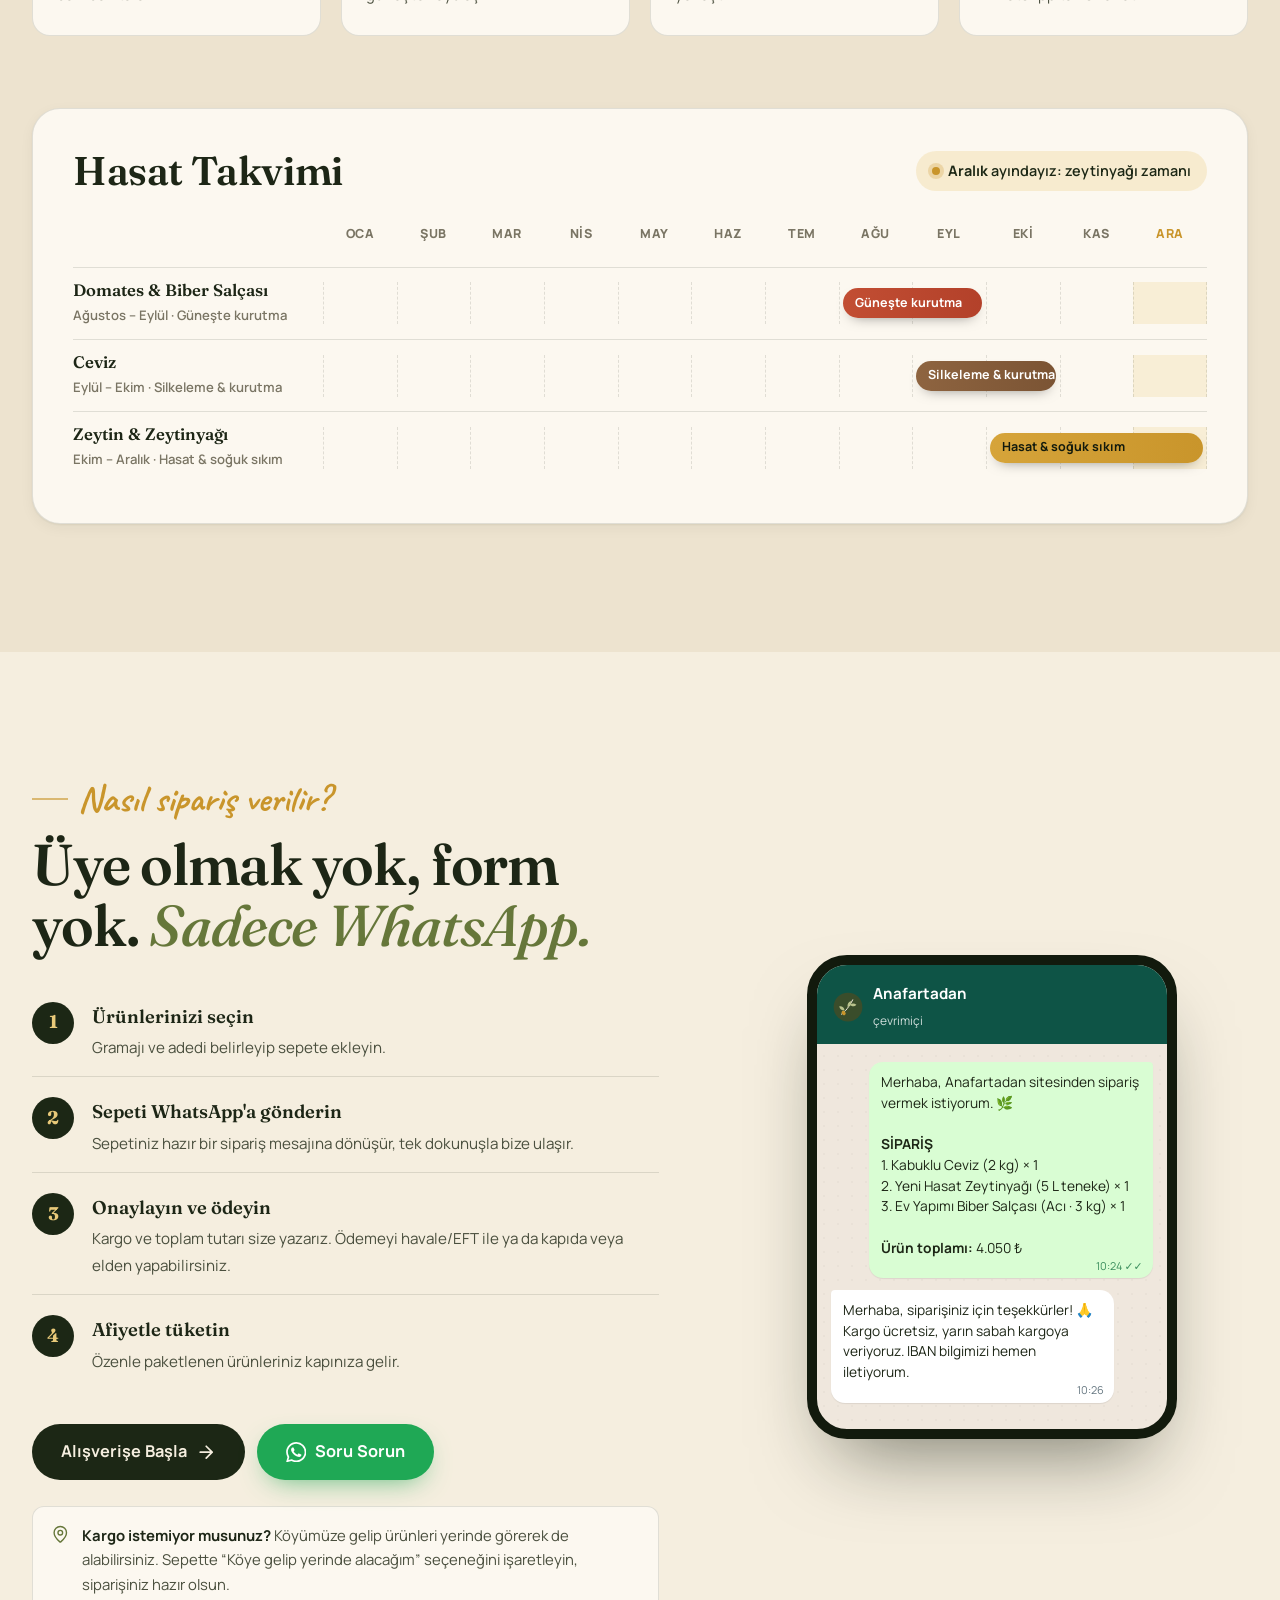
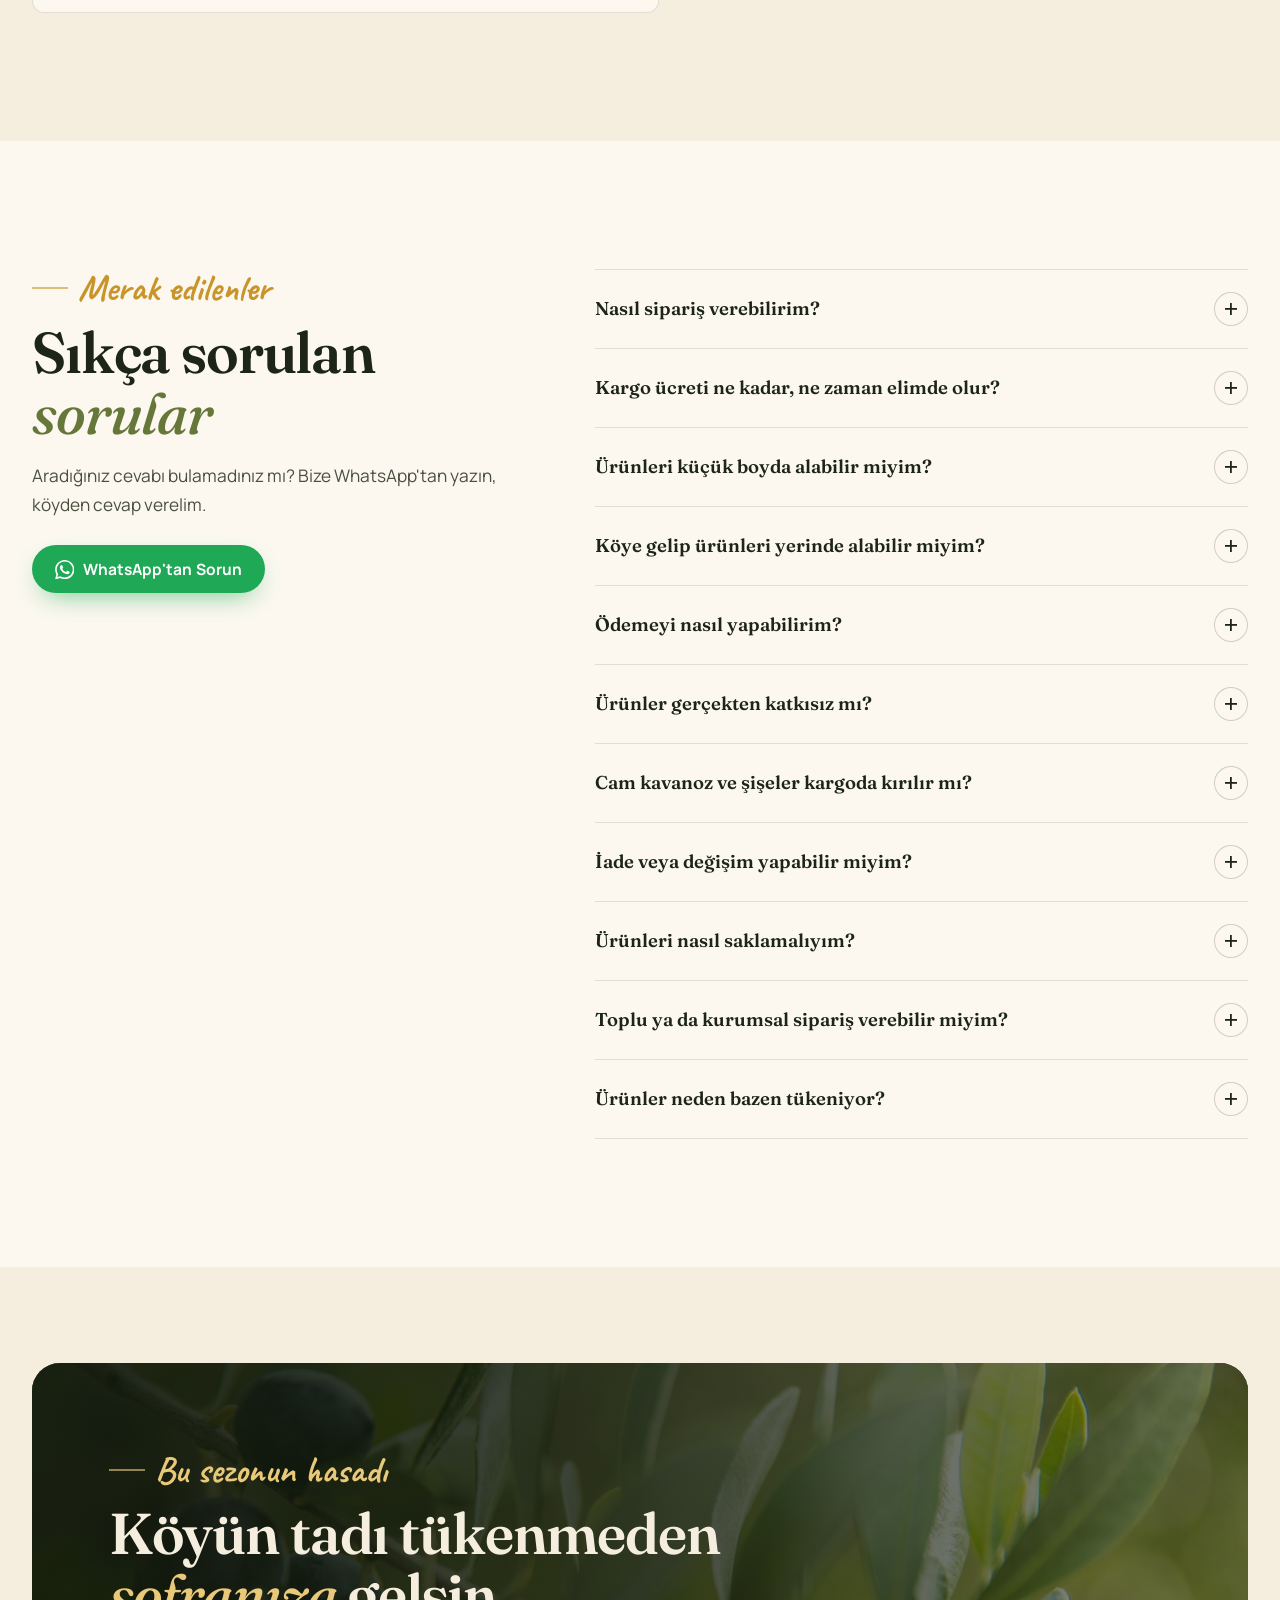
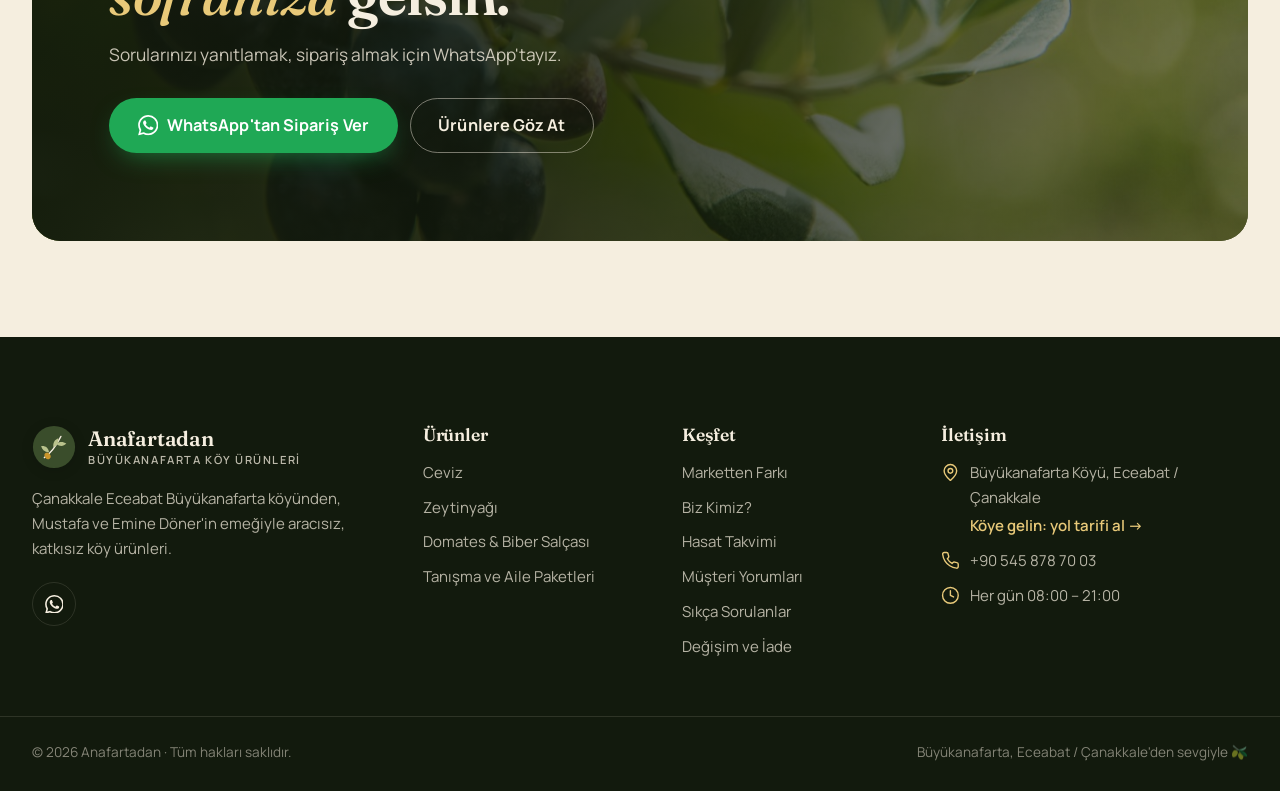
==== commit b2179d31: "Küçük boyları ürünlere taşı, yazım ve büyük/küçük harf düzeltmeleri - Ayrı deneme bölümü kaldırıldı;" ====
--- a/index.html
+++ b/index.html
@@ -83,7 +83,7 @@
       <span class="dot">•</span>
       <span>🫒 Yeni hasat zeytinyağı sezonu başladı</span>
       <span class="dot">•</span>
-      <span>🧺 Küçük deneme paketleri geldi</span>
+      <span>🧺 Küçük boylar ve Tanışma Paketi geldi</span>
       <span class="dot">•</span>
       <span>📍 Köye gelip yerinde de alabilirsiniz</span>
     </div>
@@ -98,7 +98,6 @@
     </a>
     <nav class="nav" id="nav" aria-label="Ana menü">
       <a href="#urunler">Ürünler</a>
-      <a href="#deneme">Deneme</a>
       <a href="#fark">Marketten Farkı</a>
       <a href="#biz-kimiz">Biz Kimiz?</a>
       <a href="yorumlar.html">Yorumlar</a>
@@ -137,7 +136,7 @@
           <a class="btn btn-wa btn-lg" data-wa><svg class="ic" aria-hidden="true"><use href="#i-wa"/></svg> WhatsApp'tan Yazın</a>
         </div>
         <ul class="hero-points">
-          <li><svg class="ic" aria-hidden="true"><use href="#i-check"/></svg> %100 Katkısız</li>
+          <li><svg class="ic" aria-hidden="true"><use href="#i-check"/></svg> %100 katkısız</li>
           <li><svg class="ic" aria-hidden="true"><use href="#i-check"/></svg> Bu sezonun hasadı</li>
           <li><svg class="ic" aria-hidden="true"><use href="#i-check"/></svg> Doğrudan üreticiden</li>
         </ul>
@@ -171,9 +170,9 @@
   <section class="section products" id="urunler" aria-labelledby="urunlerTitle">
     <div class="container">
       <div class="section-head" data-reveal>
-        <span class="kicker">ailemizin ürünleri</span>
+        <span class="kicker">Ailemizin ürünleri</span>
         <h2 id="urunlerTitle">Toprağın verdiğini, <em>olduğu gibi</em> getiriyoruz.</h2>
-        <p>Sattığımız her ürünü ailemiz kendi elleriyle üretiyor. Seçiminizi yapın, sepete ekleyin, siparişinizi tek dokunuşla WhatsApp'tan gönderin.</p>
+        <p>Sattığımız her ürünü ailemiz kendi elleriyle üretiyor. Önce tadına bakmak isterseniz küçük boylarla ya da Tanışma Paketi ile başlayın. Seçiminizi yapın, sepete ekleyin, siparişinizi tek dokunuşla WhatsApp'tan gönderin.</p>
       </div>
 
       <div class="filters" role="group" aria-label="Ürünleri filtrele">
@@ -193,29 +192,12 @@
     </div>
   </section>
 
-  <!-- ============ DENEME PAKETLERİ ============ -->
-  <section class="section trial" id="deneme" aria-labelledby="denemeTitle">
-    <div class="container">
-      <div class="section-head" data-reveal>
-        <span class="kicker">önce tadına bakın</span>
-        <h2 id="denemeTitle">Küçük paketlerle <em>tanışın.</em></h2>
-        <p>Ürünlerimizi ilk kez deneyecekseniz küçük boylarla başlayın. Fiyatlar büyük boyların kilo ve litre fiyatına göre hesaplanır; beğenirseniz büyük boya geçersiniz.</p>
-      </div>
-      <div class="trial-featured" id="trialFeatured"></div>
-      <div class="trial-grid" id="trialGrid"></div>
-      <p class="products-note">
-        <svg class="ic" aria-hidden="true"><use href="#i-truck"/></svg>
-        Kargo ücreti siparişinize göre WhatsApp'ta bildirilir. Deneme paketlerini diğer ürünlerinizle birlikte ya da köyden yerinde teslim alabilirsiniz.
-      </p>
-    </div>
-  </section>
-
   <!-- ============ MARKETTEN FARKI ============ -->
   <section class="section diff" id="fark" aria-labelledby="farkTitle">
     <div class="diff-deco" aria-hidden="true"></div>
     <div class="container">
       <div class="section-head light" data-reveal>
-        <span class="kicker">marketten farkı</span>
+        <span class="kicker">Marketten farkı</span>
         <h2 id="farkTitle">Raftaki ürünle adı aynı,<br><em>hikâyesi bambaşka.</em></h2>
         <p>Etiketler birbirine benzer. Ama tarladan sofranıza gelene kadar geçen yol, ürünün tadını, besin değerini ve kime kazandırdığını tamamen değiştirir.</p>
       </div>
@@ -256,12 +238,12 @@
         </div>
         <div class="compare-row" role="row">
           <div class="c-label" role="rowheader">Sorunuz olursa?</div>
-          <div class="c-us" role="cell"><svg class="ic ok" aria-hidden="true"><use href="#i-check"/></svg><span>Ürünü üreten bize WhatsApp'tan doğrudan sorarsınız.</span></div>
+          <div class="c-us" role="cell"><svg class="ic ok" aria-hidden="true"><use href="#i-check"/></svg><span>Ürünü üreten aileye, yani bize, WhatsApp'tan doğrudan sorarsınız.</span></div>
           <div class="c-them" role="cell"><svg class="ic no" aria-hidden="true"><use href="#i-x"/></svg><span>Çağrı merkezi, tuşlama, bekleme.</span></div>
         </div>
       </div>
 
-      <h3 class="diff-sub" data-reveal>Ürün ürün fark</h3>
+      <h3 class="diff-sub" data-reveal>Ürün ürün farklar</h3>
       <div class="diff-cards">
         <article class="diff-card" data-reveal>
           <div class="diff-card-media tone-walnut"><img src="assets/img/ic-ceviz.jpg" alt="Açık renkli taze iç ceviz" loading="lazy"><span class="media-fallback" aria-hidden="true">🌰</span></div>
@@ -279,7 +261,7 @@
           </div>
         </article>
         <article class="diff-card" data-reveal>
-          <div class="diff-card-media tone-gold"><img src="assets/img/zeytinyagi.jpg" alt="Natürel sızma zeytinyağı" loading="lazy"><span class="media-fallback" aria-hidden="true">🫒</span></div>
+          <div class="diff-card-media tone-gold"><img src="assets/img/zeytinyagi.jpg" alt="Zeytinyağı ve zeytin" loading="lazy"><span class="media-fallback" aria-hidden="true">🫒</span></div>
           <div class="diff-card-body">
             <h4>Zeytinyağı</h4>
             <ul class="pro">
@@ -318,10 +300,10 @@
       <div class="story-media" data-reveal>
         <div class="story-img-main tone-olive"><img src="assets/img/koy.jpg" alt="Büyükanafarta'da zeytin hasadı" loading="lazy"><span class="media-fallback" aria-hidden="true">🌾</span></div>
         <div class="story-img-sub tone-olive"><img src="assets/img/zeytin-dali.jpg" alt="Dalında zeytinler" loading="lazy"><span class="media-fallback" aria-hidden="true">🫒</span></div>
-        <p class="story-hand" aria-hidden="true">elle toplandı,<br>sevgiyle hazırlandı</p>
+        <p class="story-hand" aria-hidden="true">Elle toplandı,<br>sevgiyle hazırlandı</p>
       </div>
       <div class="story-copy" data-reveal>
-        <span class="kicker">biz kimiz?</span>
+        <span class="kicker">Biz kimiz?</span>
         <h2 id="bizTitle">Merhaba, biz <em>Döner ailesiyiz.</em></h2>
         <p class="lead-dark">Biz <strong>Mustafa ve Emine Döner</strong>. Çanakkale'nin Eceabat ilçesine bağlı <strong>Büyükanafarta</strong> köyünde çiftçilik yapan bir aileyiz.</p>
         <p>Köyümüz Gelibolu Yarımadası'nda, Ege ile Çanakkale Boğazı arasında. 1915'te Anafartalar Muharebeleri ile tarihe adını yazdıran bu topraklarda ceviz ağaçlarımıza ve zeytinliğimize bakıyor, yaz sonunda salçamızı güneşte kendi ellerimizle hazırlıyoruz.</p>
@@ -329,7 +311,7 @@
         <ul class="values">
           <li><svg class="ic" aria-hidden="true"><use href="#i-sprout"/></svg><div><strong>Ne ekiyorsak onu satıyoruz</strong><span>Dışarıdan ürün alıp üzerine köy etiketi yapıştırmıyoruz.</span></div></li>
           <li><svg class="ic" aria-hidden="true"><use href="#i-hand"/></svg><div><strong>El emeği, küçük partiler</strong><span>Seri üretim yok. Her kavanoz, her şişe özenle hazırlanır.</span></div></li>
-          <li><svg class="ic" aria-hidden="true"><use href="#i-heart"/></svg><div><strong>Adil fiyat, adil emek</strong><span>Aracısız satış, sizin için uygun fiyat, emeğimiz için hak ettiği karşılık demek.</span></div></li>
+          <li><svg class="ic" aria-hidden="true"><use href="#i-heart"/></svg><div><strong>Adil fiyat, adil emek</strong><span>Aracısız satış; size uygun fiyat, emeğimize de hak ettiği karşılık demek.</span></div></li>
         </ul>
         <div class="visit">
           <span class="visit-ic"><svg class="ic" aria-hidden="true"><use href="#i-pin"/></svg></span>
@@ -355,12 +337,12 @@
   <section class="section reviews-home" id="yorumlar" data-reviews-home hidden aria-labelledby="yorumTitle">
     <div class="container">
       <div class="section-head">
-        <span class="kicker">müşterilerimiz ne diyor?</span>
+        <span class="kicker">Müşterilerimiz ne diyor?</span>
         <h2 id="yorumTitle">Sofralarından <em>bize ulaşanlar.</em></h2>
         <p class="rv-summary" data-reviews-summary></p>
       </div>
       <div class="rv-slider" data-reviews-slider></div>
-      <p class="reviews-home-cta"><a class="btn btn-dark" href="yorumlar.html">Tüm yorumlar ve yorum yazın <svg class="ic" aria-hidden="true"><use href="#i-arrow"/></svg></a></p>
+      <p class="reviews-home-cta"><a class="btn btn-dark" href="yorumlar.html">Tüm Yorumlar <svg class="ic" aria-hidden="true"><use href="#i-arrow"/></svg></a></p>
     </div>
   </section>
 
@@ -368,9 +350,9 @@
   <section class="section journey" id="hasat" aria-labelledby="hasatTitle">
     <div class="container">
       <div class="section-head" data-reveal>
-        <span class="kicker">tarladan sofranıza</span>
+        <span class="kicker">Tarladan sofranıza</span>
         <h2 id="hasatTitle">Her ürünün bir <em>mevsimi</em> var.</h2>
-        <p>Doğanın takvimine göre çalışıyoruz. Bu yüzden ürünlerimiz sezonluk ve sınırlı. Ama her biri, zamanı geldiğinde, en lezzetli halinde size ulaşır.</p>
+        <p>Doğanın takvimine göre çalışıyoruz. Bu yüzden ürünlerimiz sezonluk ve sınırlı. Ama her biri, zamanı geldiğinde, en lezzetli hâlinde size ulaşır.</p>
       </div>
 
       <ol class="steps" data-reveal>
@@ -410,12 +392,12 @@
   <section class="section order" id="siparis" aria-labelledby="siparisTitle">
     <div class="container order-grid">
       <div class="order-copy" data-reveal>
-        <span class="kicker">nasıl sipariş verilir?</span>
+        <span class="kicker">Nasıl sipariş verilir?</span>
         <h2 id="siparisTitle">Üye olmak yok, form yok. <em>Sadece WhatsApp.</em></h2>
         <ol class="order-steps">
           <li><b>1</b><div><strong>Ürünlerinizi seçin</strong><span>Gramajı ve adedi belirleyip sepete ekleyin.</span></div></li>
           <li><b>2</b><div><strong>Sepeti WhatsApp'a gönderin</strong><span>Sepetiniz hazır bir sipariş mesajına dönüşür, tek dokunuşla bize ulaşır.</span></div></li>
-          <li><b>3</b><div><strong>Onaylayın ve ödeyin</strong><span>Kargo ve toplam tutarı size yazarız. Ödemeyi <span data-config-list="paymentOptions"></span> ile yapabilirsiniz.</span></div></li>
+          <li><b>3</b><div><strong>Onaylayın ve ödeyin</strong><span>Kargo ve toplam tutarı size yazarız. Ödemeyi havale/EFT ile ya da kapıda veya elden yapabilirsiniz.</span></div></li>
           <li><b>4</b><div><strong>Afiyetle tüketin</strong><span>Özenle paketlenen ürünleriniz kapınıza gelir.</span></div></li>
         </ol>
         <div class="order-ctas">
@@ -453,23 +435,23 @@
   <section class="section faq" id="sss" aria-labelledby="sssTitle">
     <div class="container faq-grid">
       <div class="section-head left" data-reveal>
-        <span class="kicker">merak edilenler</span>
+        <span class="kicker">Merak edilenler</span>
         <h2 id="sssTitle">Sıkça sorulan <em>sorular</em></h2>
         <p>Aradığınız cevabı bulamadınız mı? Bize WhatsApp'tan yazın, köyden cevap verelim.</p>
         <a class="btn btn-wa" data-wa><svg class="ic" aria-hidden="true"><use href="#i-wa"/></svg> WhatsApp'tan Sorun</a>
       </div>
       <div class="faq-list" data-reveal>
         <details>
-          <summary>Sipariş nasıl veriyorum?</summary>
-          <p>Ürünleri sepete ekleyin ve “WhatsApp ile Sipariş Ver” butonuna dokunun. Sepetiniz hazır bir mesaj olarak WhatsApp'ta açılır, siz sadece gönder'e basarsınız. Dilerseniz doğrudan bize yazarak da sipariş verebilirsiniz.</p>
+          <summary>Nasıl sipariş verebilirim?</summary>
+          <p>Ürünleri sepete ekleyin ve “WhatsApp ile Sipariş Ver” butonuna dokunun. Sepetiniz hazır bir mesaj olarak WhatsApp'ta açılır, siz sadece “Gönder”e basarsınız. Dilerseniz doğrudan bize yazarak da sipariş verebilirsiniz.</p>
         </details>
         <details>
           <summary>Kargo ücreti ne kadar, ne zaman elimde olur?</summary>
-          <p><span data-config="shippingNote"></span> Türkiye'nin her yerine gönderim yapıyoruz. <span data-free-shipping-text></span> Teslimat bulunduğunuz yere göre genellikle 1–3 gün sürer.</p>
-        </details>
-        <details>
-          <summary>Ürünleri önce az miktarda deneyebilir miyim?</summary>
-          <p>Evet. <a href="#deneme">Deneme paketlerimizle</a> ceviz, zeytinyağı ve salçalarımızı küçük boylarda deneyebilirsiniz. Fiyatlar büyük boyların kilo ve litre fiyatına göre hesaplanır. Hepsini birden denemek isterseniz Deneme Kutusu'nu seçebilirsiniz.</p>
+          <p><span data-config="shippingNote"></span> Türkiye'nin her yerine gönderim yapıyoruz. <span data-free-shipping-text></span> Teslimat, bulunduğunuz yere göre genellikle 1–3 gün sürer.</p>
+        </details>
+        <details>
+          <summary>Ürünleri küçük boyda alabilir miyim?</summary>
+          <p>Evet. Tüm ürünlerimizin küçük boyu var: 150 g kabuklu ceviz, 100 ml zeytinyağı, 300 g salça gibi. Fiyatlar, büyük boyların kilo ve litre fiyatına göre hesaplanır. Hepsinden biraz almak isterseniz <a href="#urunler">Tanışma Paketi</a>'ni seçebilirsiniz.</p>
         </details>
         <details>
           <summary>Köye gelip ürünleri yerinde alabilir miyim?</summary>
@@ -477,11 +459,11 @@
         </details>
         <details>
           <summary>Ödemeyi nasıl yapabilirim?</summary>
-          <p><span data-config-list="paymentOptions"></span> ile ödeme yapabilirsiniz. Siparişinizi onayladığımızda ödeme bilgilerini WhatsApp'tan size iletiriz.</p>
+          <p>Ödemeyi havale/EFT ile ya da kapıda veya elden yapabilirsiniz. Siparişinizi onayladığımızda ödeme bilgilerini WhatsApp'tan size iletiriz.</p>
         </details>
         <details>
           <summary>Ürünler gerçekten katkısız mı?</summary>
-          <p>Evet. Cevizimiz hiçbir işlem görmez. Zeytinyağımız %100 natürel sızmadır, başka yağ karıştırılmaz. Salçalarımızda sadece domates ya da biber ve tuz vardır. Koruyucu, boya, nişasta veya şeker kullanmıyoruz.</p>
+          <p>Evet. Cevizimiz hiçbir işlem görmez. Zeytinyağımız %100 zeytinyağıdır, başka yağ karıştırılmaz. Salçalarımızda sadece domates ya da biber ve tuz vardır. Koruyucu, boya, nişasta veya şeker kullanmıyoruz.</p>
         </details>
         <details>
           <summary>Cam kavanoz ve şişeler kargoda kırılır mı?</summary>
@@ -512,7 +494,7 @@
     <div class="cta-inner" data-reveal>
       <div class="cta-media" aria-hidden="true"><img src="assets/img/zeytin-dali.jpg" alt="" loading="lazy"></div>
       <div class="cta-copy">
-        <span class="kicker light">bu sezonun hasadı</span>
+        <span class="kicker light">Bu sezonun hasadı</span>
         <h2 id="ctaTitle">Köyün tadı tükenmeden <em>sofranıza</em> gelsin.</h2>
         <p>Sorularınızı yanıtlamak, sipariş almak için WhatsApp'tayız.</p>
         <div class="hero-ctas">
@@ -544,8 +526,7 @@
         <li><a href="#urunler" data-filter-link="ceviz">Ceviz</a></li>
         <li><a href="#urunler" data-filter-link="zeytinyagi">Zeytinyağı</a></li>
         <li><a href="#urunler" data-filter-link="salca">Domates & Biber Salçası</a></li>
-        <li><a href="#urunler" data-filter-link="paket">Tanışma Paketi</a></li>
-        <li><a href="#deneme">Deneme Paketleri</a></li>
+        <li><a href="#urunler" data-filter-link="paket">Tanışma ve Aile Paketleri</a></li>
       </ul>
     </div>
     <div>
--- a/assets/css/style.css
+++ b/assets/css/style.css
@@ -825,30 +825,6 @@
   .page-header .brand-text small { display: none; }
 }
 
-/* ---------- Deneme paketleri ---------- */
-.trial { background: var(--cream-2); }
-.trial-featured { margin-bottom: 24px; }
-.trial-grid { display: grid; gap: 14px; grid-template-columns: repeat(2, 1fr); }
-@media (min-width: 760px) { .trial-grid { grid-template-columns: repeat(3, 1fr); gap: 20px; } }
-@media (min-width: 1180px) { .trial-grid { grid-template-columns: repeat(6, 1fr); } }
-.tcard { display: flex; flex-direction: column; background: var(--paper); border: 1px solid var(--line); border-radius: var(--radius); overflow: hidden; transition: transform .35s var(--ease), box-shadow .35s var(--ease); }
-.tcard:hover { transform: translateY(-4px); box-shadow: var(--shadow); }
-.tcard-media { position: relative; display: block; width: 100%; aspect-ratio: 1; padding: 0; border: 0; overflow: hidden; cursor: pointer; }
-.tcard-media img { position: relative; z-index: 1; width: 100%; height: 100%; object-fit: cover; transition: transform .9s var(--ease); }
-.tcard:hover .tcard-media img { transform: scale(1.06); }
-.tcard-media .badge { top: 10px; left: 10px; padding: 4px 10px; font-size: .7rem; }
-.tcard-media .media-fallback { font-size: 2.6rem; }
-.tcard-body { display: flex; flex-direction: column; gap: 8px; flex: 1; padding: 14px 14px 16px; }
-.tcard-title { font-size: 1.08rem; line-height: 1.2; }
-.tcard-unit { font-size: .78rem; font-weight: 600; color: var(--muted); }
-.tcard-size { align-self: flex-start; padding: 4px 10px; border-radius: 999px; background: var(--olive-100); color: var(--olive-700); font-size: .8rem; font-weight: 800; }
-.tcard .variants { gap: 6px; }
-.tcard .variant span { padding: 5px 10px; font-size: .78rem; }
-.tcard-foot { display: flex; align-items: center; justify-content: space-between; gap: 8px; margin-top: auto; padding-top: 6px; }
-.tcard .price { font-size: 1.35rem; }
-.tcard .btn-add { flex: none; height: 40px; padding: 0 14px; font-size: .88rem; gap: .35em; }
-.tcard .btn-add .ic { width: 16px; height: 16px; }
-
 /* ---------- Yorumlar ---------- */
 .rv-summary { font-weight: 700; color: var(--ink-soft); }
 .rv-summary[hidden] { display: none; }
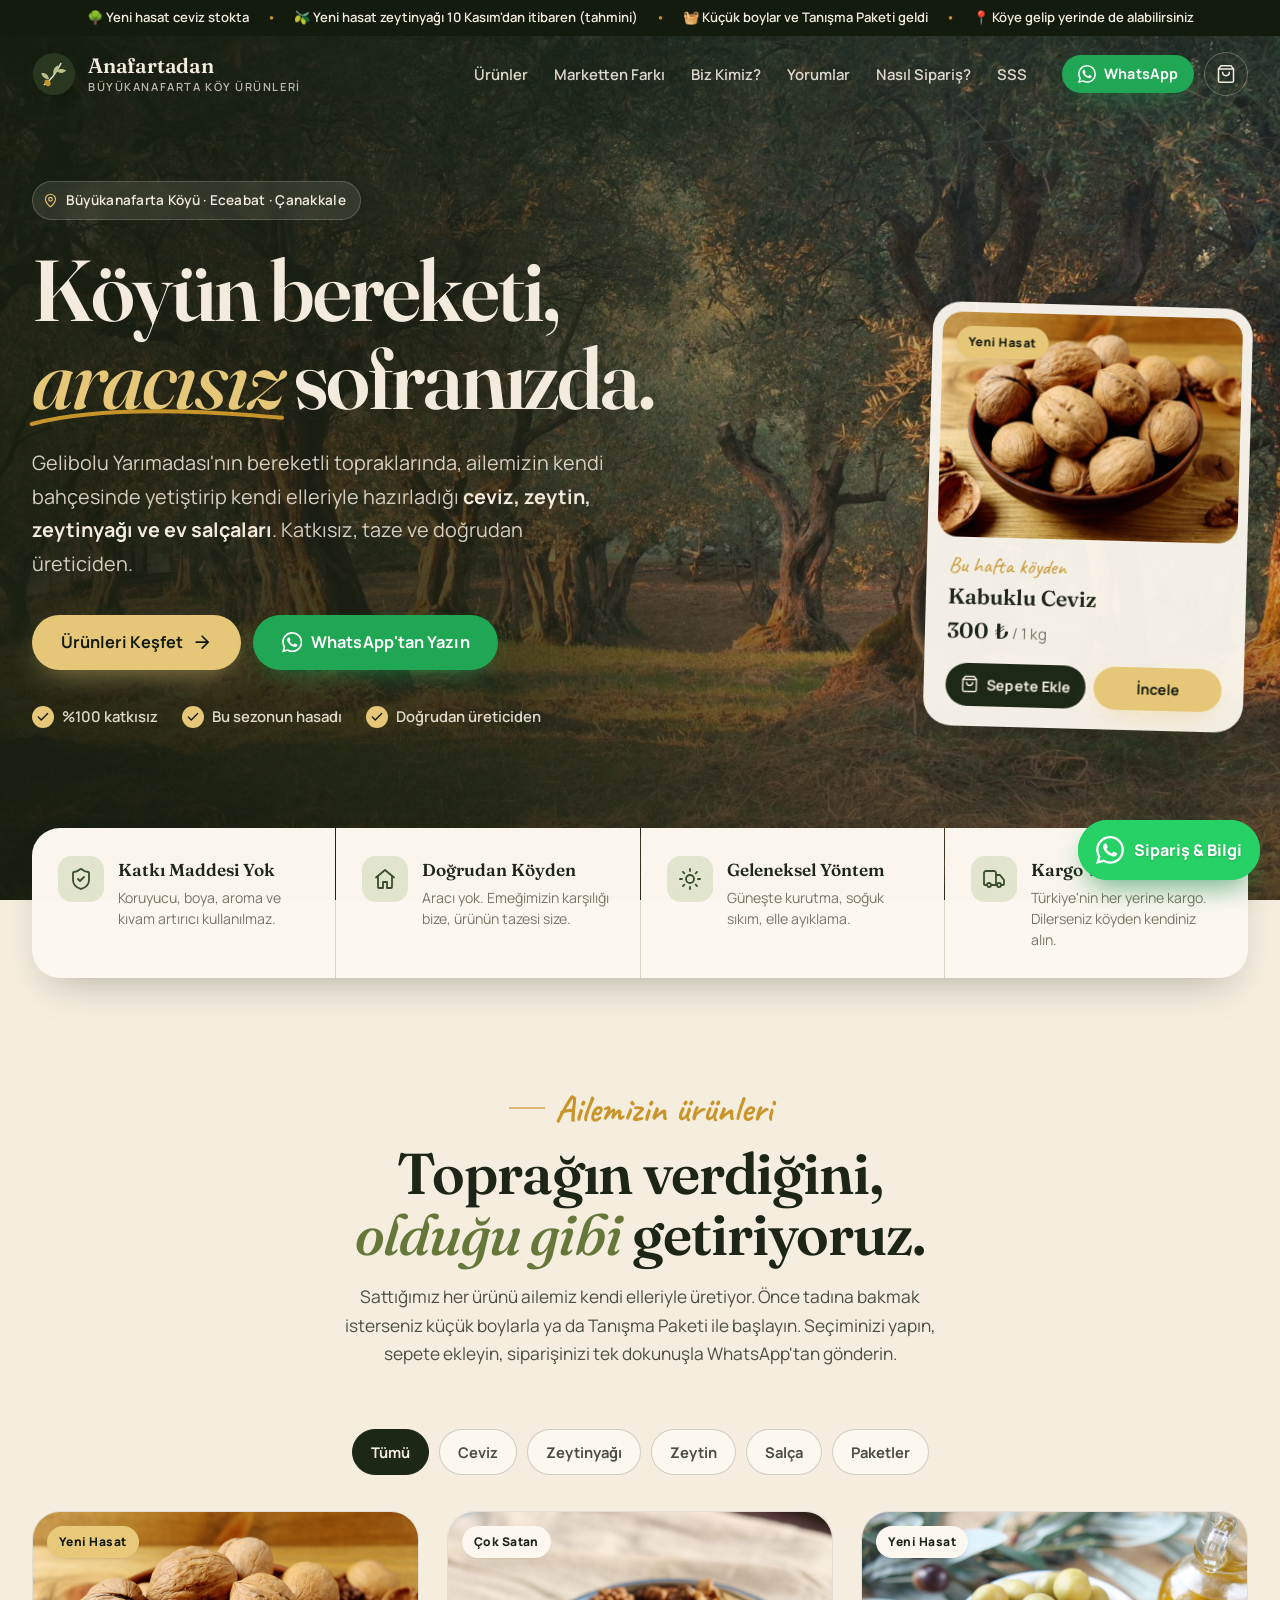
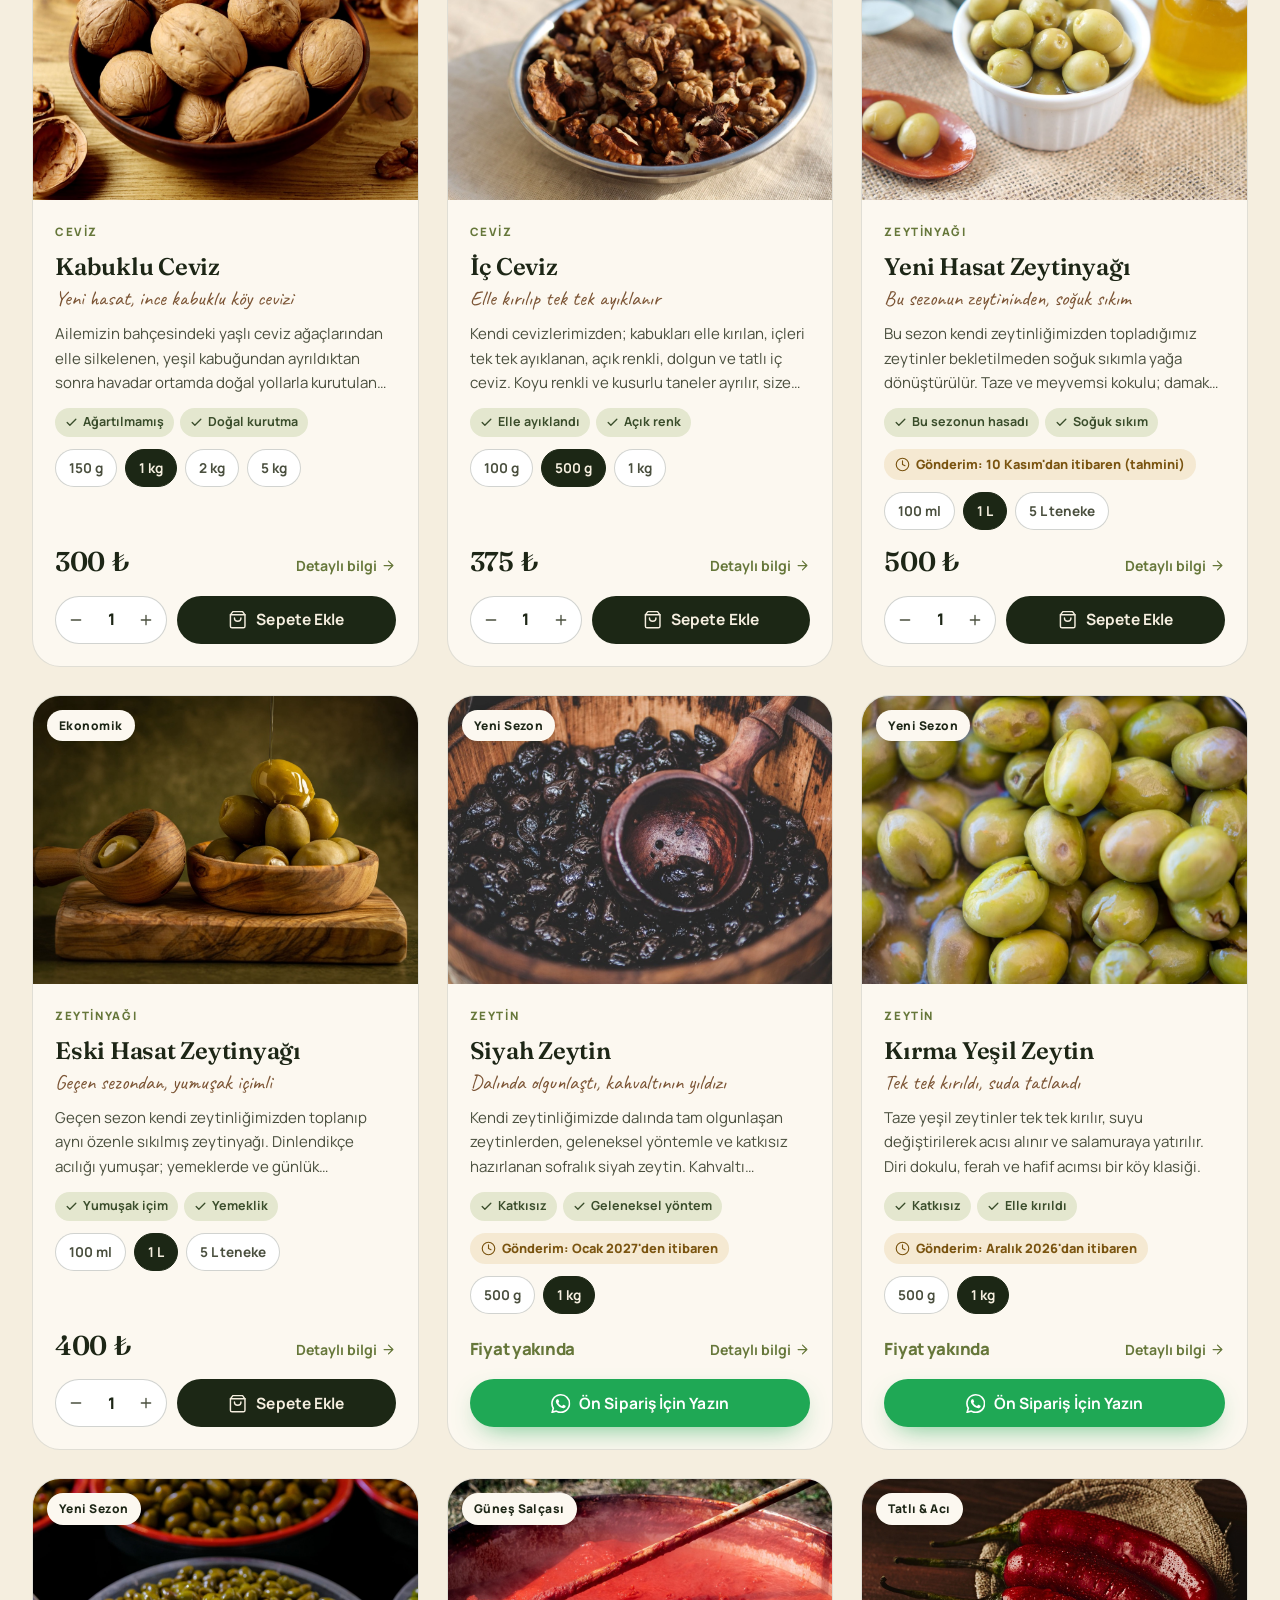
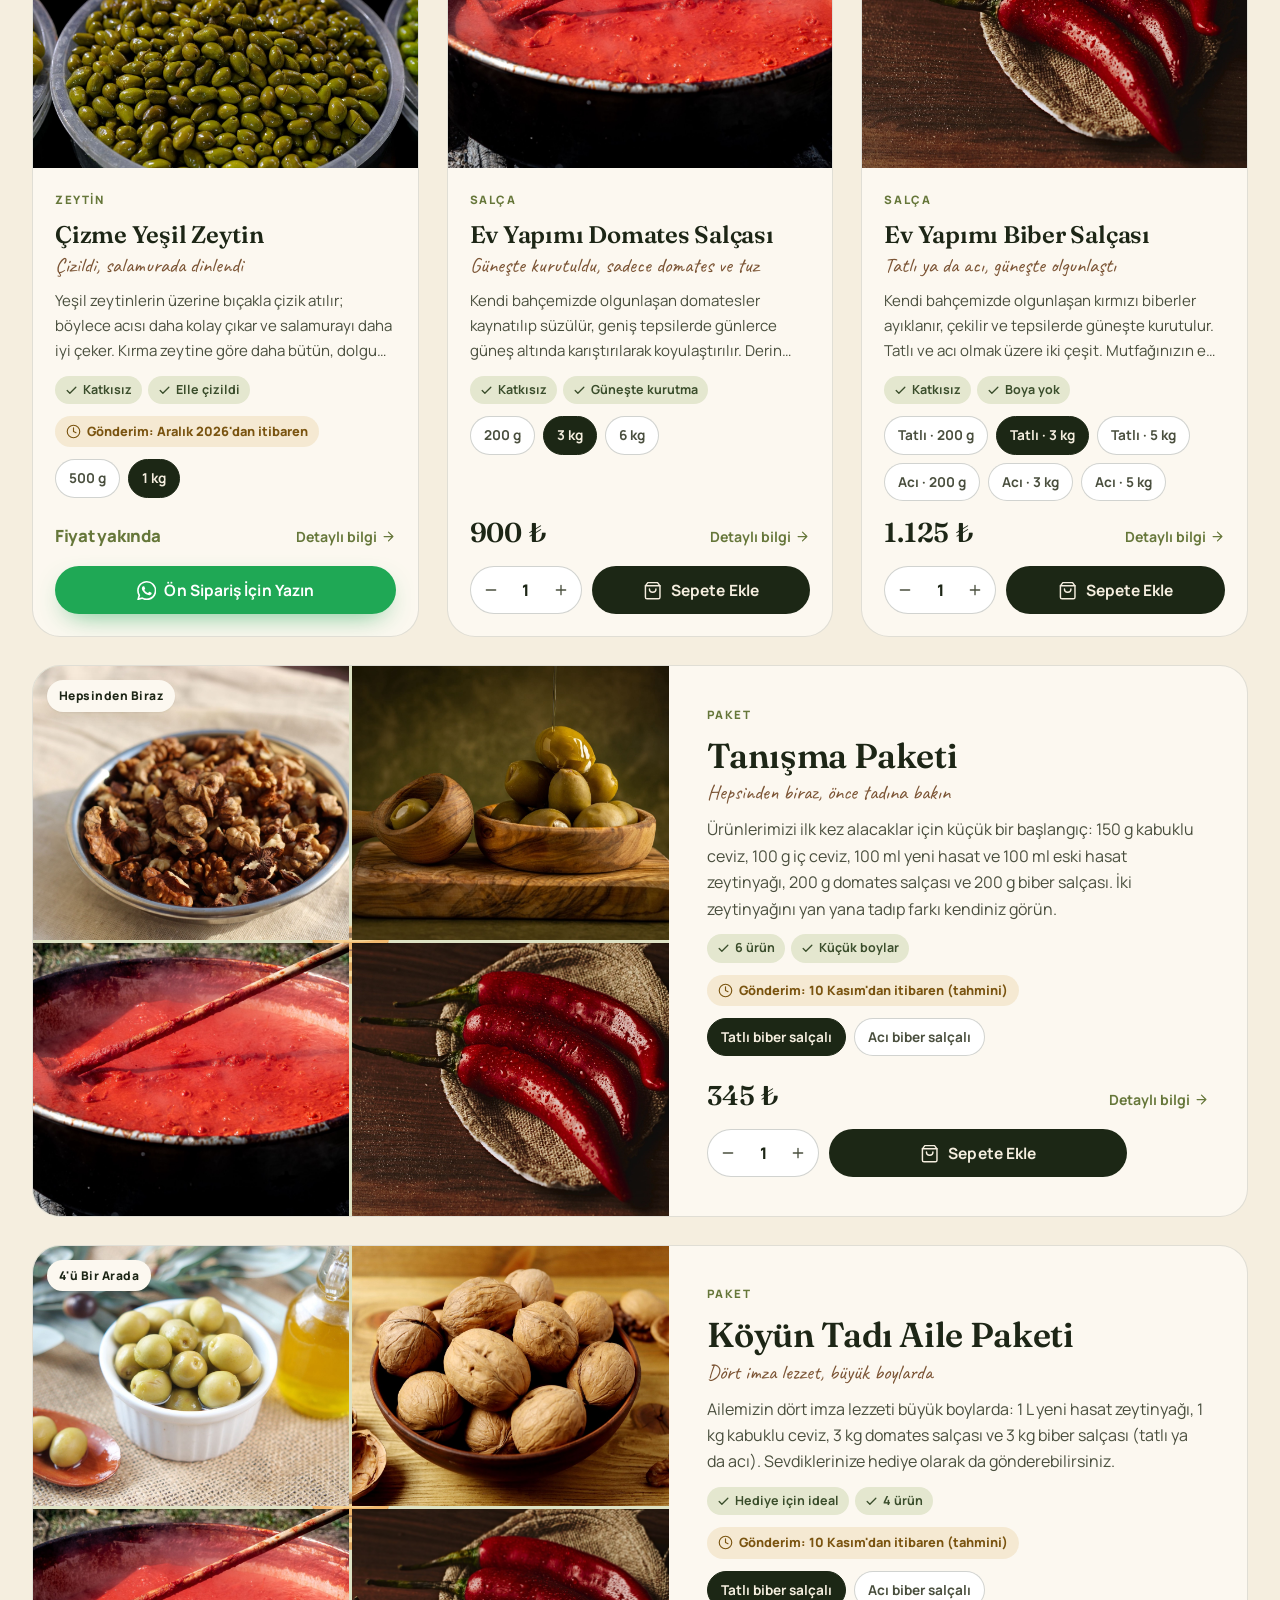
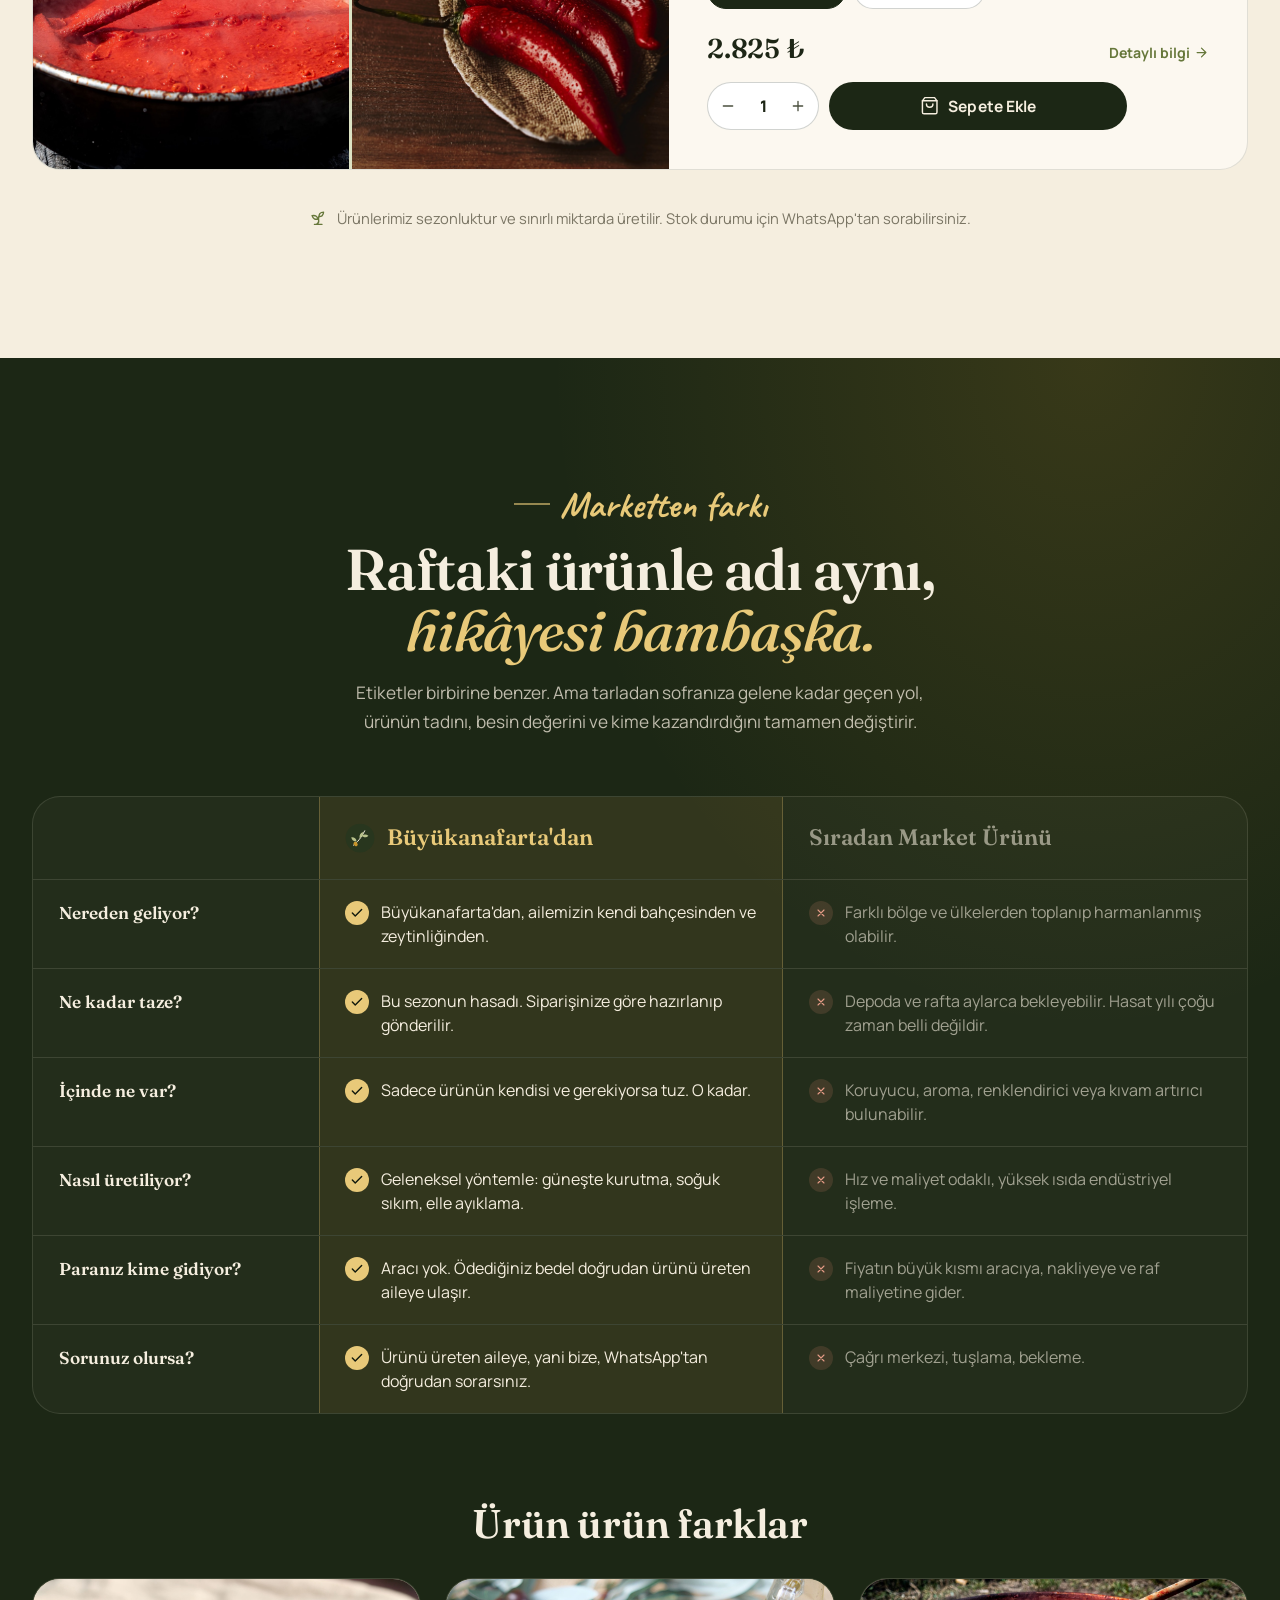
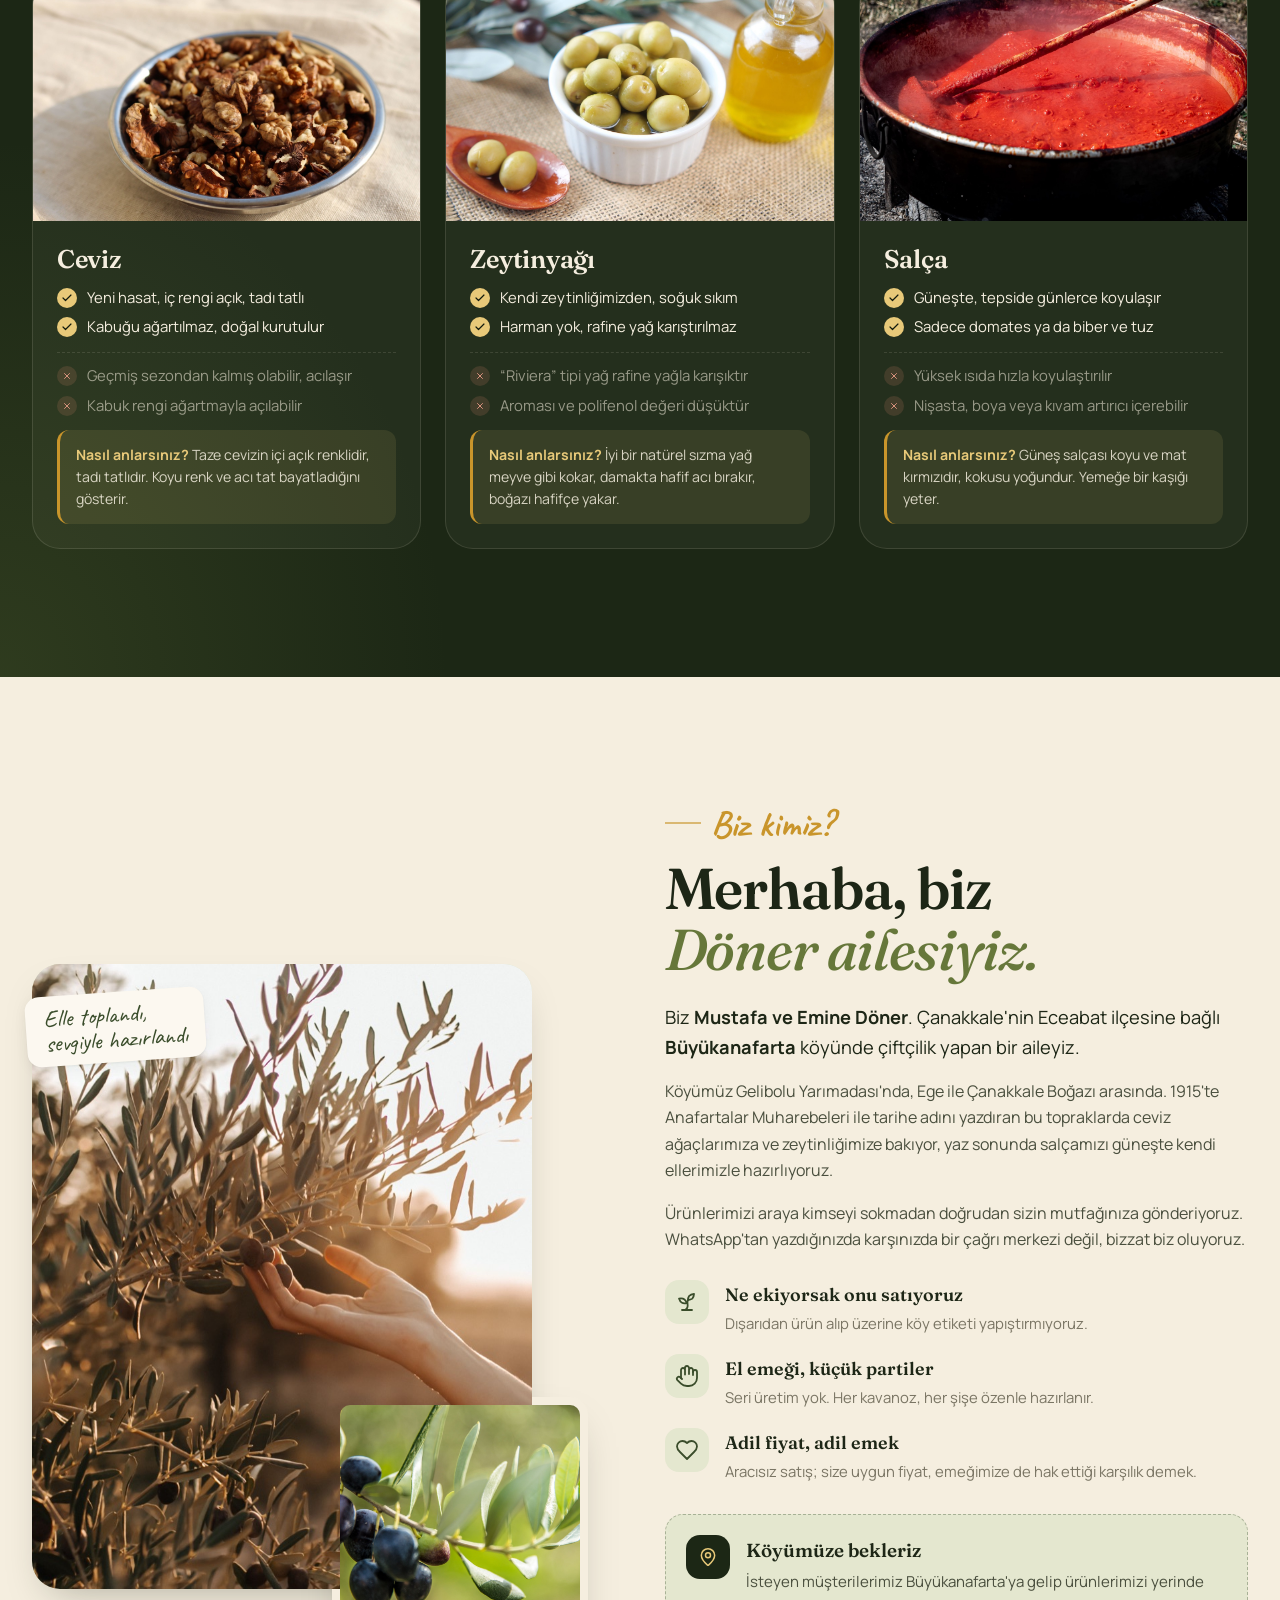
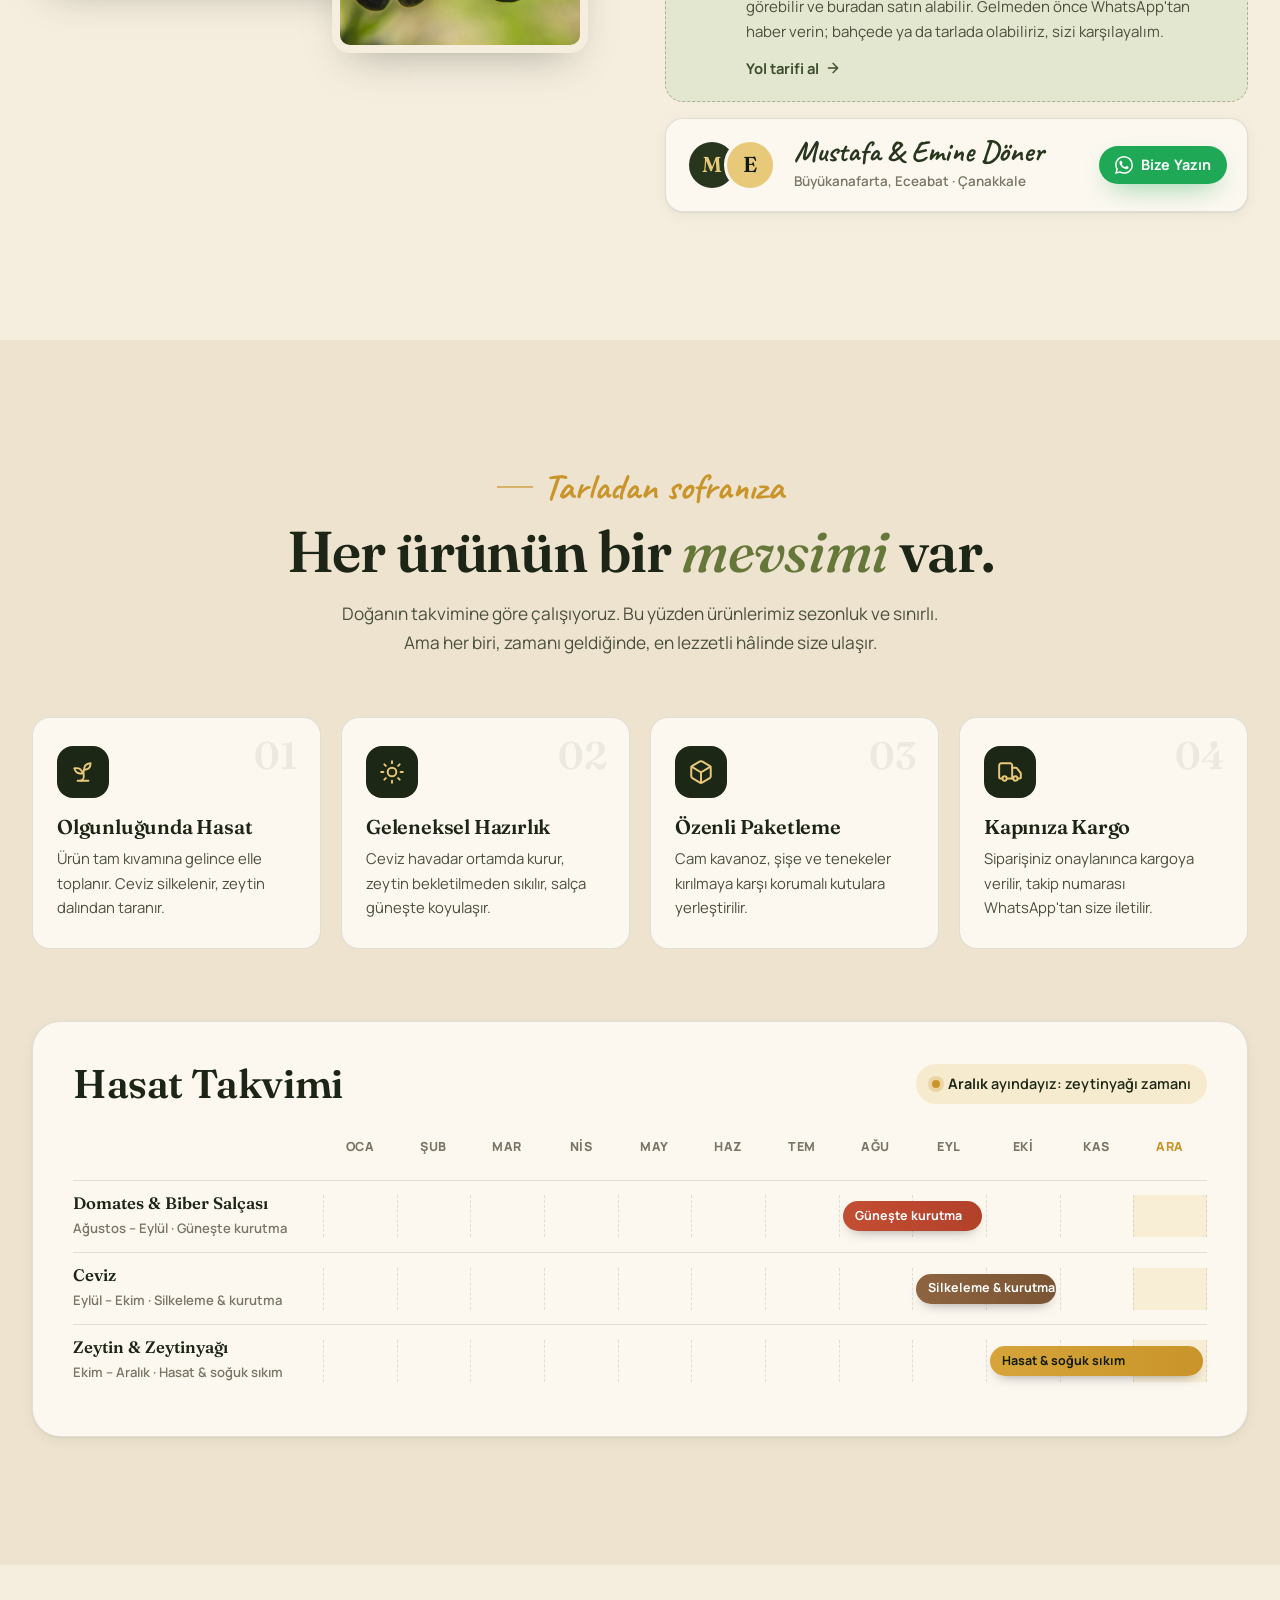
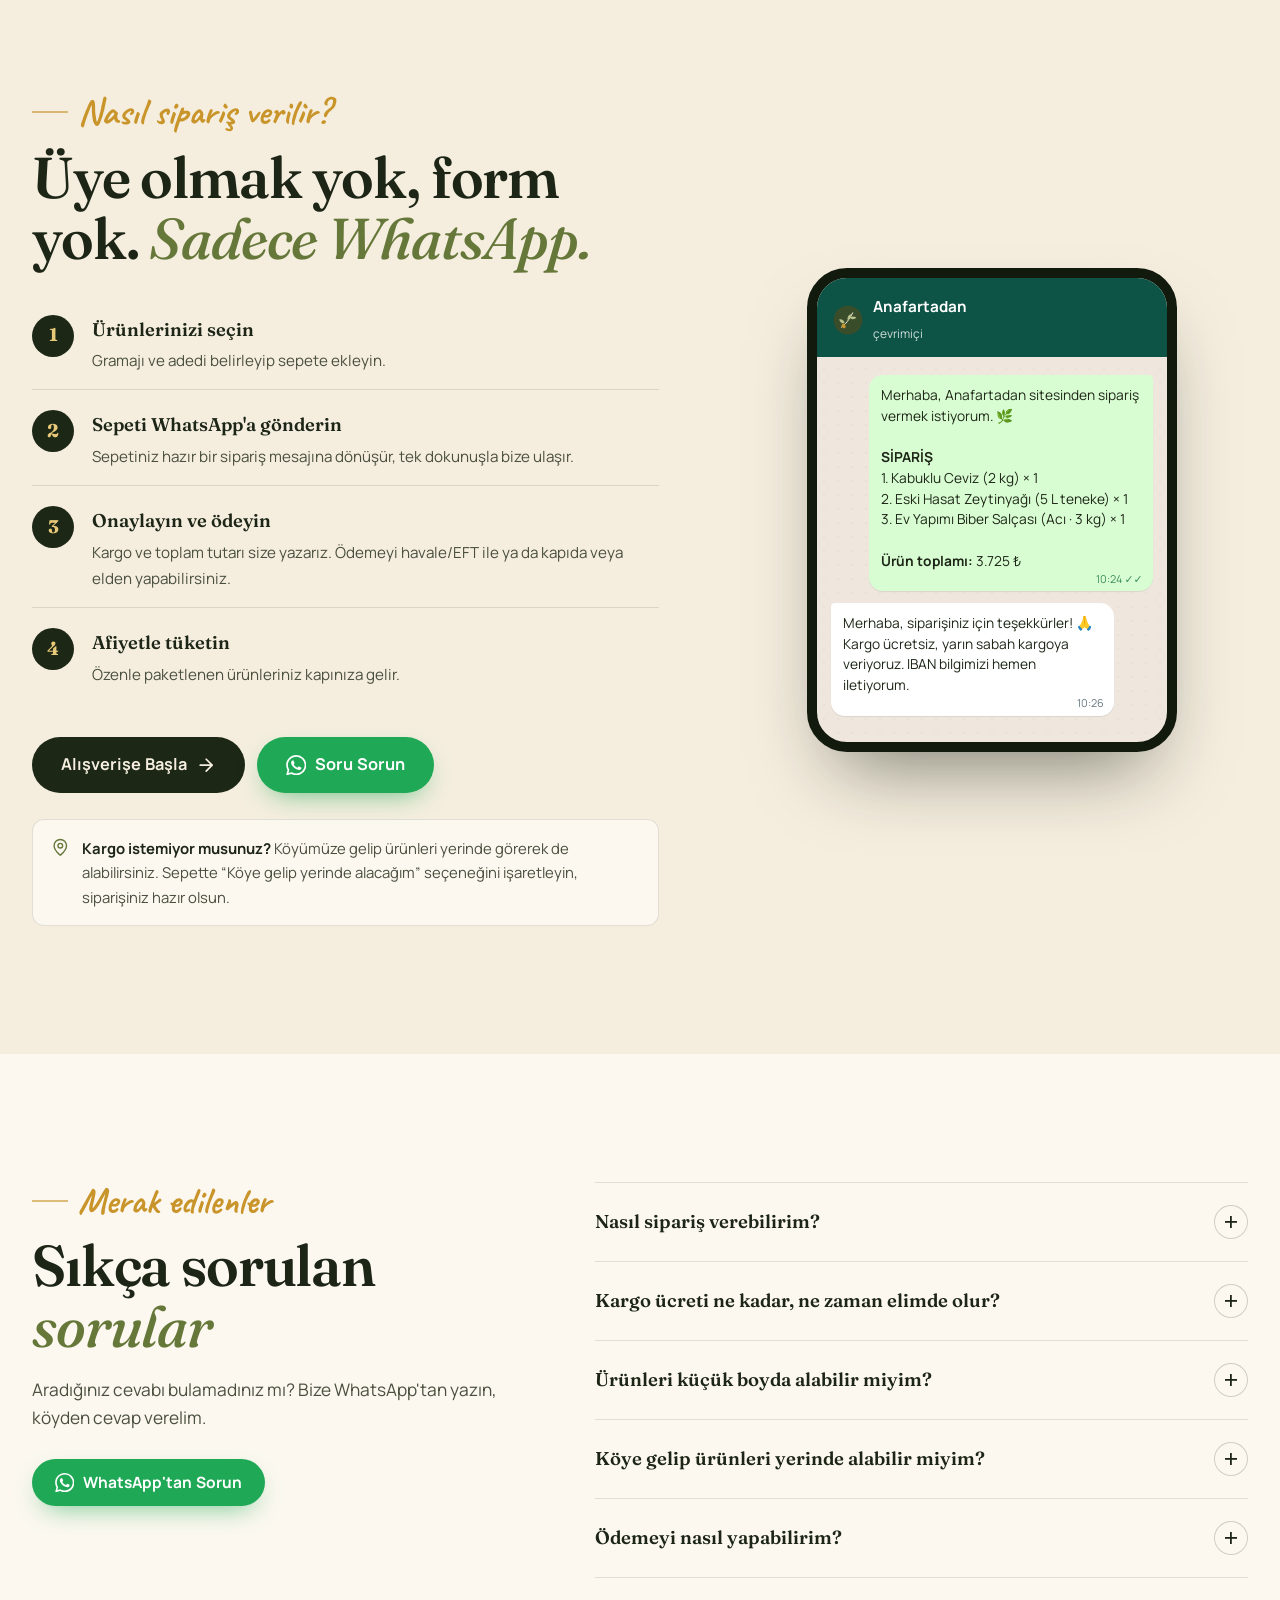
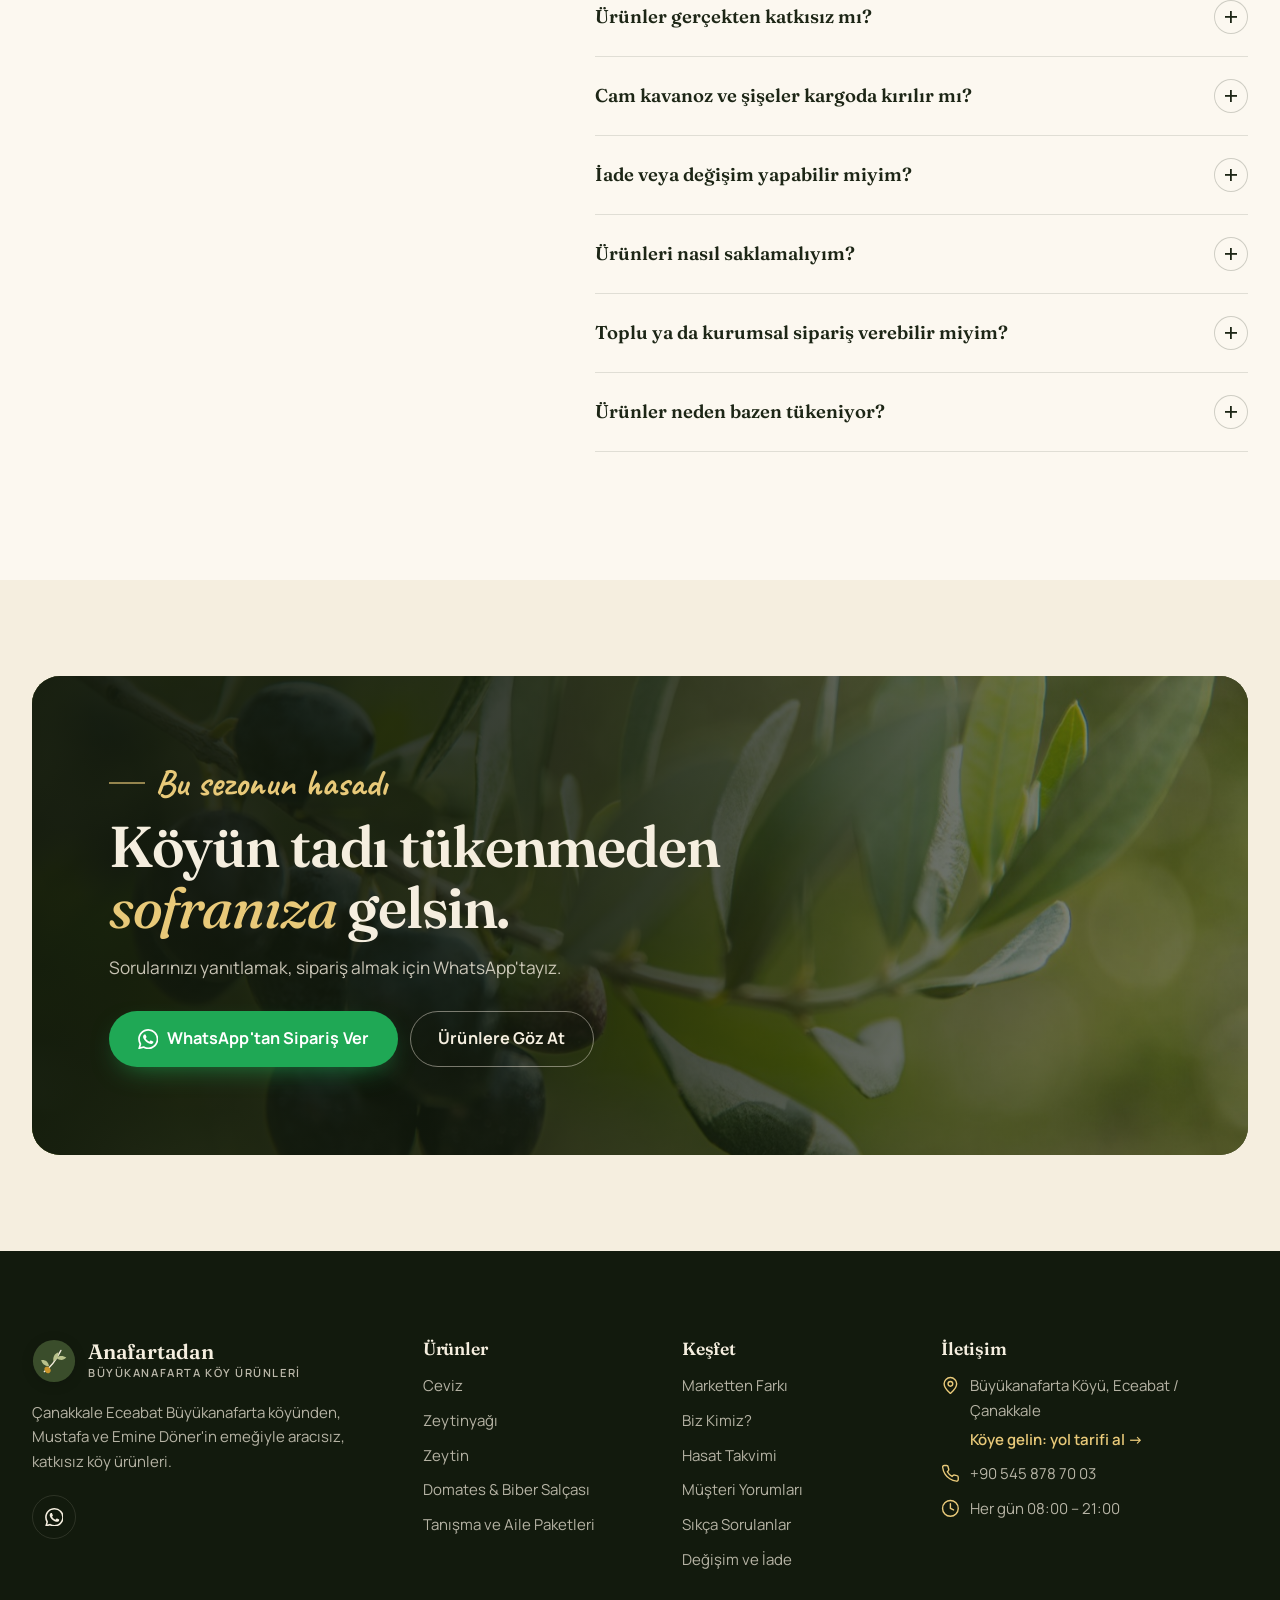
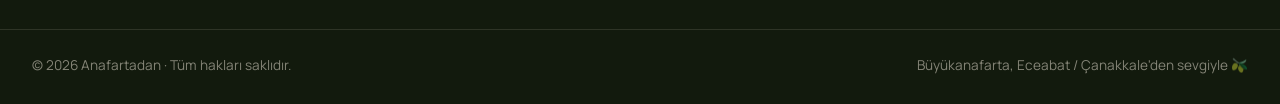
==== commit be0b2efc: "Salça fiyatları, sofralık zeytinler ve gönderim tarihleri - Domates salçası kg 300 TL, biber salçası" ====
--- a/index.html
+++ b/index.html
@@ -3,13 +3,13 @@
 <head>
   <meta charset="utf-8">
   <meta name="viewport" content="width=device-width, initial-scale=1, viewport-fit=cover">
-  <title>Anafartadan | Büyükanafarta Köyünden Ceviz, Zeytinyağı ve Ev Salçası</title>
-  <meta name="description" content="Çanakkale Eceabat Büyükanafarta köyünde Döner ailesinin ürettiği yeni hasat ceviz, soğuk sıkım zeytinyağı, güneşte kurutulmuş domates ve biber salçası. Aracısız, katkısız; WhatsApp'tan kolay sipariş.">
+  <title>Anafartadan | Büyükanafarta Köyünden Ceviz, Zeytin, Zeytinyağı ve Ev Salçası</title>
+  <meta name="description" content="Çanakkale Eceabat Büyükanafarta köyünde Döner ailesinin ürettiği yeni hasat ceviz, sofralık zeytin, soğuk sıkım zeytinyağı, güneşte kurutulmuş domates ve biber salçası. Aracısız, katkısız; WhatsApp'tan kolay sipariş.">
   <meta name="theme-color" content="#1C2715">
   <meta property="og:type" content="website">
   <meta property="og:locale" content="tr_TR">
   <meta property="og:title" content="Anafartadan · Köyün bereketi, aracısız sofranızda">
-  <meta property="og:description" content="Döner ailesinin Büyükanafarta'da ürettiği ceviz, zeytinyağı ve ev salçaları. WhatsApp'tan sipariş verin, kapınıza gelsin.">
+  <meta property="og:description" content="Döner ailesinin Büyükanafarta'da ürettiği ceviz, zeytin, zeytinyağı ve ev salçaları. WhatsApp'tan sipariş verin, kapınıza gelsin.">
   <meta property="og:url" content="https://anilacartr.github.io/anafartadan/">
   <meta property="og:image" content="https://anilacartr.github.io/anafartadan/assets/img/hero.jpg">
   <link rel="canonical" href="https://anilacartr.github.io/anafartadan/">
@@ -27,7 +27,7 @@
     "@context": "https://schema.org",
     "@type": "Store",
     "name": "Anafartadan",
-    "description": "Büyükanafarta köyünden ceviz, zeytinyağı, domates ve biber salçası.",
+    "description": "Büyükanafarta köyünden ceviz, zeytin, zeytinyağı, domates ve biber salçası.",
     "founder": [
       { "@type": "Person", "name": "Mustafa Döner" },
       { "@type": "Person", "name": "Emine Döner" }
@@ -81,7 +81,7 @@
     <div class="announce-track">
       <span>🌳 Yeni hasat ceviz stokta</span>
       <span class="dot">•</span>
-      <span>🫒 Yeni hasat zeytinyağı sezonu başladı</span>
+      <span>🫒 Yeni hasat zeytinyağı 10 Kasım'dan itibaren (tahmini)</span>
       <span class="dot">•</span>
       <span>🧺 Küçük boylar ve Tanışma Paketi geldi</span>
       <span class="dot">•</span>
@@ -130,7 +130,7 @@
       <div class="hero-copy">
         <p class="eyebrow"><svg class="ic" aria-hidden="true"><use href="#i-pin"/></svg> Büyükanafarta Köyü · Eceabat · Çanakkale</p>
         <h1 id="heroTitle">Köyün bereketi,<br><span class="hl">aracısız<svg class="scribble" viewBox="0 0 220 18" preserveAspectRatio="none" aria-hidden="true"><path d="M4 13C48 4 118 2 216 9"/></svg></span> sofranızda.</h1>
-        <p class="lead">Gelibolu Yarımadası'nın bereketli topraklarında, ailemizin kendi bahçesinde yetiştirip kendi elleriyle hazırladığı <strong>ceviz, zeytinyağı ve ev salçaları</strong>. Katkısız, taze ve doğrudan üreticiden.</p>
+        <p class="lead">Gelibolu Yarımadası'nın bereketli topraklarında, ailemizin kendi bahçesinde yetiştirip kendi elleriyle hazırladığı <strong>ceviz, zeytin, zeytinyağı ve ev salçaları</strong>. Katkısız, taze ve doğrudan üreticiden.</p>
         <div class="hero-ctas">
           <a class="btn btn-gold btn-lg" href="#urunler">Ürünleri Keşfet <svg class="ic" aria-hidden="true"><use href="#i-arrow"/></svg></a>
           <a class="btn btn-wa btn-lg" data-wa><svg class="ic" aria-hidden="true"><use href="#i-wa"/></svg> WhatsApp'tan Yazın</a>
@@ -179,6 +179,7 @@
         <button type="button" class="chip is-active" data-filter="all" aria-pressed="true">Tümü</button>
         <button type="button" class="chip" data-filter="ceviz" aria-pressed="false">Ceviz</button>
         <button type="button" class="chip" data-filter="zeytinyagi" aria-pressed="false">Zeytinyağı</button>
+        <button type="button" class="chip" data-filter="zeytin" aria-pressed="false">Zeytin</button>
         <button type="button" class="chip" data-filter="salca" aria-pressed="false">Salça</button>
         <button type="button" class="chip" data-filter="paket" aria-pressed="false">Paketler</button>
       </div>
@@ -417,9 +418,9 @@
             Merhaba, Anafartadan sitesinden sipariş vermek istiyorum. 🌿<br><br>
             <b>SİPARİŞ</b><br>
             1. Kabuklu Ceviz (2 kg) × 1<br>
-            2. Yeni Hasat Zeytinyağı (5 L teneke) × 1<br>
+            2. Eski Hasat Zeytinyağı (5 L teneke) × 1<br>
             3. Ev Yapımı Biber Salçası (Acı · 3 kg) × 1<br><br>
-            <b>Ürün toplamı:</b> 4.050 ₺
+            <b>Ürün toplamı:</b> 3.725 ₺
             <span class="time">10:24 ✓✓</span>
           </div>
           <div class="bubble in">
@@ -451,7 +452,7 @@
         </details>
         <details>
           <summary>Ürünleri küçük boyda alabilir miyim?</summary>
-          <p>Evet. Tüm ürünlerimizin küçük boyu var: 150 g kabuklu ceviz, 100 ml zeytinyağı, 300 g salça gibi. Fiyatlar, büyük boyların kilo ve litre fiyatına göre hesaplanır. Hepsinden biraz almak isterseniz <a href="#urunler">Tanışma Paketi</a>'ni seçebilirsiniz.</p>
+          <p>Evet. Ceviz, zeytinyağı ve salçalarımızın küçük boyu var: 150 g kabuklu ceviz, 100 ml zeytinyağı, 200 g salça gibi. Fiyatlar, büyük boyların kilo ve litre fiyatına göre hesaplanır. Hepsinden biraz almak isterseniz <a href="#urunler">Tanışma Paketi</a>'ni seçebilirsiniz.</p>
         </details>
         <details>
           <summary>Köye gelip ürünleri yerinde alabilir miyim?</summary>
@@ -475,7 +476,7 @@
         </details>
         <details>
           <summary>Ürünleri nasıl saklamalıyım?</summary>
-          <p><strong>Ceviz:</strong> serin ve kuru yerde, iç ceviz buzdolabında. <strong>Zeytinyağı:</strong> ışık almayan serin bir dolapta, kapağı kapalı. <strong>Salça:</strong> açtıktan sonra buzdolabında, üzerine biraz zeytinyağı gezdirerek.</p>
+          <p><strong>Ceviz:</strong> serin ve kuru yerde, iç ceviz buzdolabında. <strong>Zeytinyağı:</strong> ışık almayan serin bir dolapta, kapağı kapalı. <strong>Zeytin:</strong> salamurasıyla birlikte, kapağı kapalı; açtıktan sonra buzdolabında. <strong>Salça:</strong> açtıktan sonra buzdolabında, üzerine biraz zeytinyağı gezdirerek.</p>
         </details>
         <details>
           <summary>Toplu ya da kurumsal sipariş verebilir miyim?</summary>
@@ -525,6 +526,7 @@
       <ul>
         <li><a href="#urunler" data-filter-link="ceviz">Ceviz</a></li>
         <li><a href="#urunler" data-filter-link="zeytinyagi">Zeytinyağı</a></li>
+        <li><a href="#urunler" data-filter-link="zeytin">Zeytin</a></li>
         <li><a href="#urunler" data-filter-link="salca">Domates & Biber Salçası</a></li>
         <li><a href="#urunler" data-filter-link="paket">Tanışma ve Aile Paketleri</a></li>
       </ul>
--- a/assets/css/style.css
+++ b/assets/css/style.css
@@ -413,6 +413,11 @@
   .card--wide .buy-row { max-width: 420px; }
 }
 
+.avail { display: inline-flex; align-items: center; gap: 6px; align-self: flex-start; margin: 0; padding: 5px 11px; border-radius: 999px; background: rgba(201, 149, 43, .15); color: #7A5410; font-size: .8rem; font-weight: 800; }
+.avail .ic { width: 15px; height: 15px; }
+.price-soon { font-family: var(--font-body); font-size: 1.05rem; font-weight: 800; color: var(--olive-500); }
+.btn-preorder { width: 100%; height: 48px; }
+.cart-avail { color: #7A5410 !important; }
 .products-note { display: flex; align-items: center; justify-content: center; gap: 10px; margin-top: 36px; color: var(--muted); font-size: .92rem; }
 .products-note .ic { color: var(--olive-500); }
 
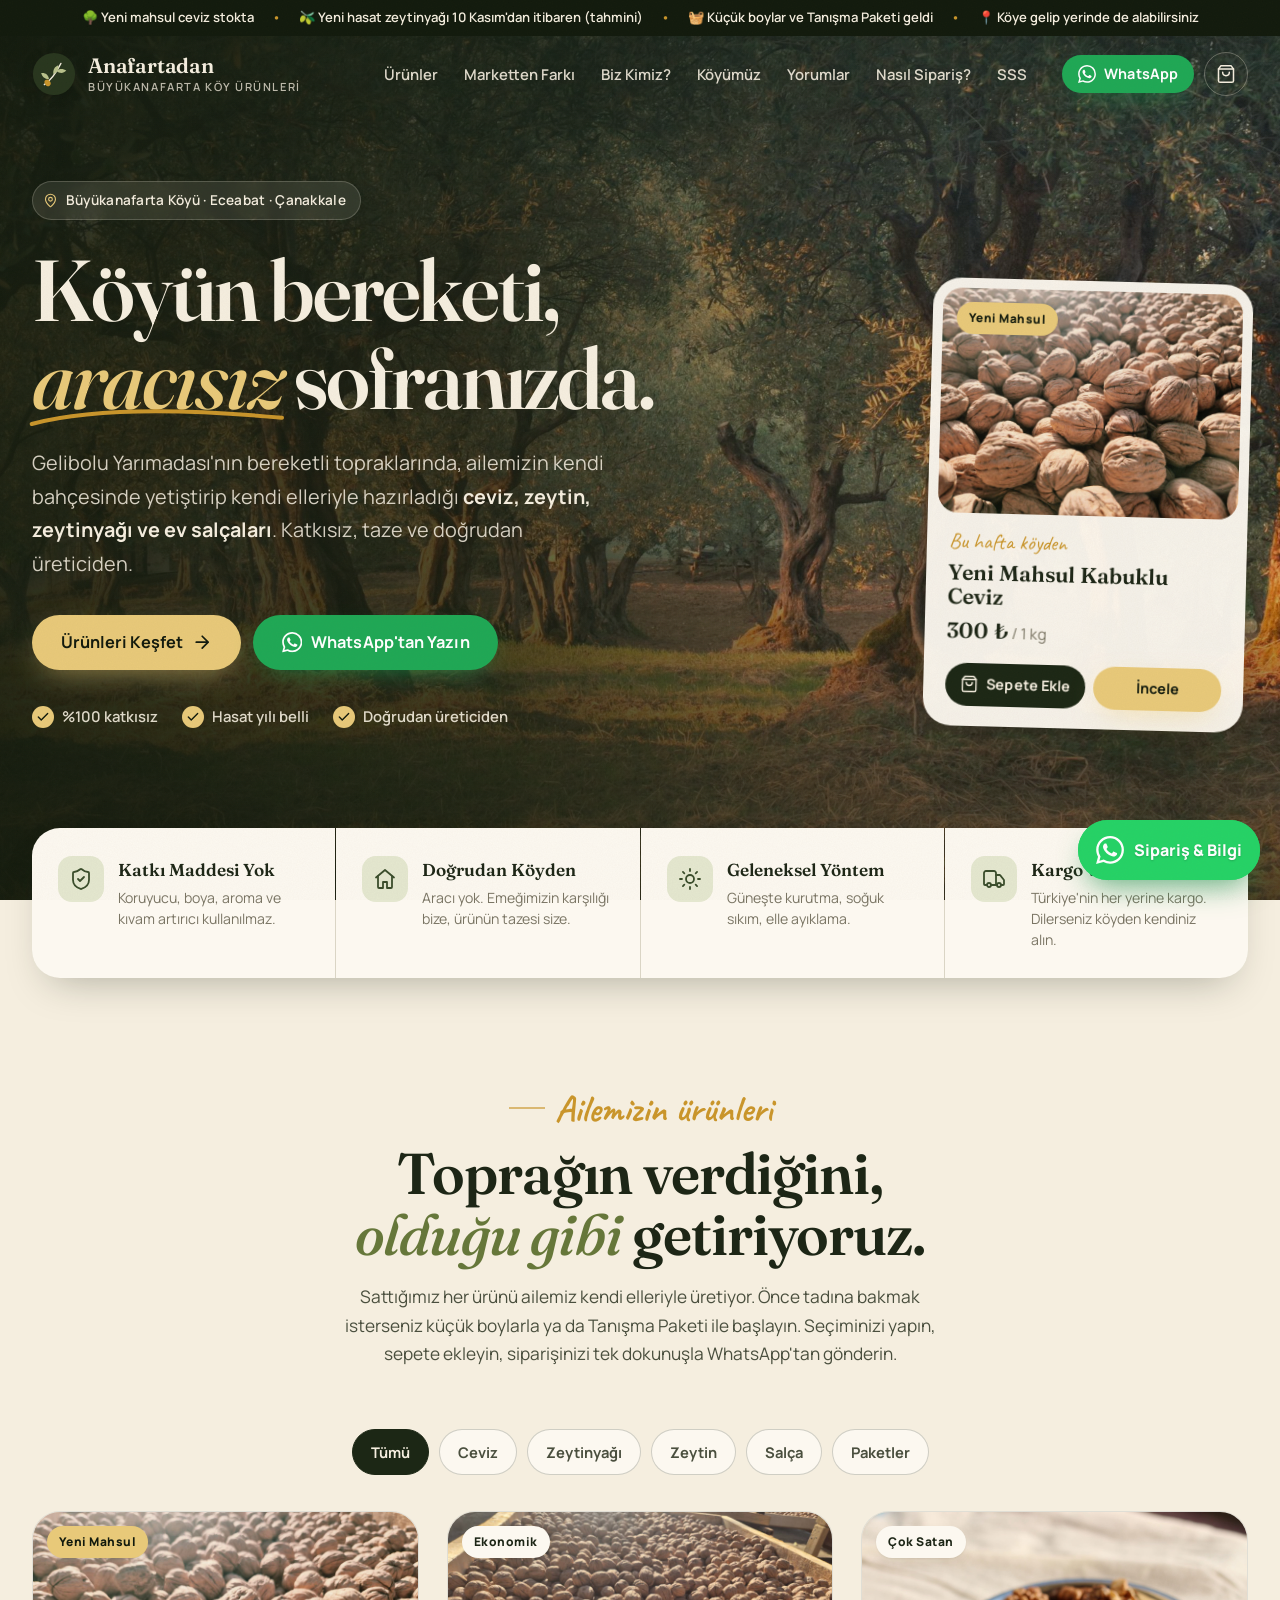
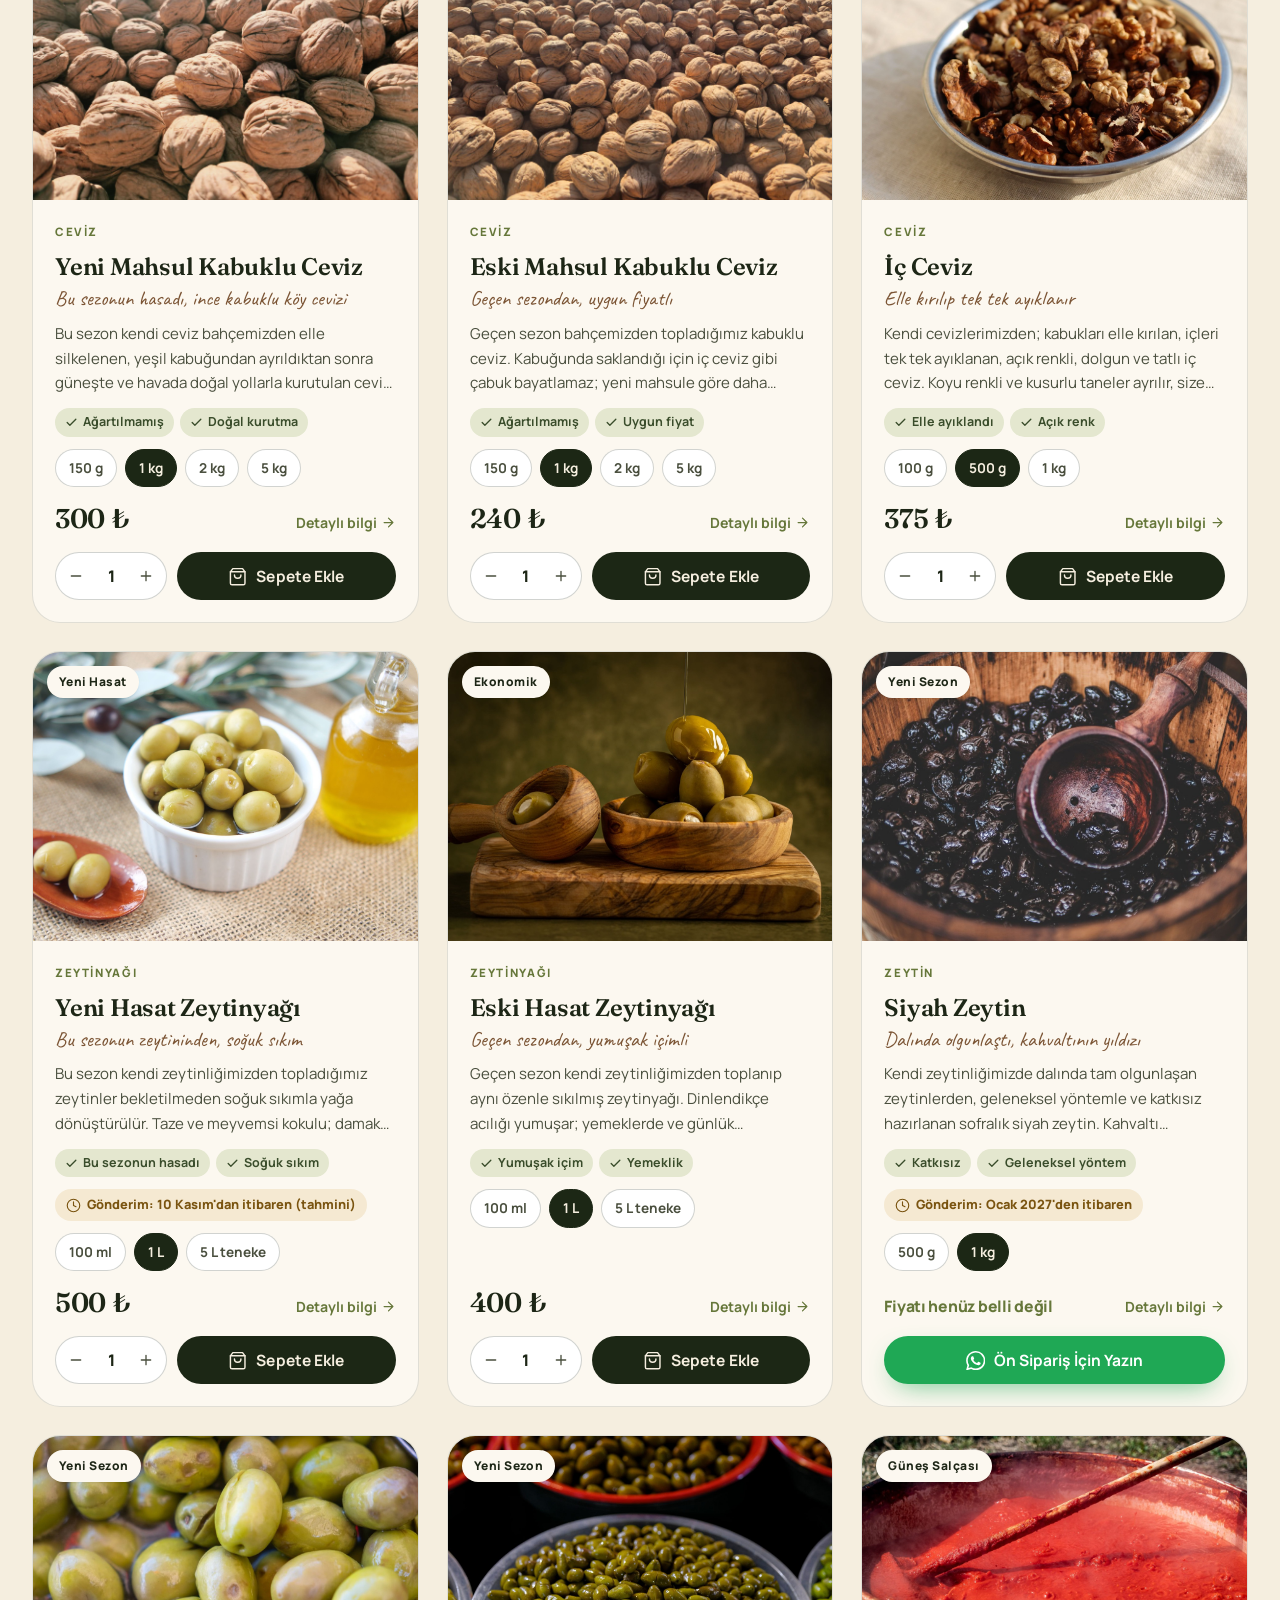
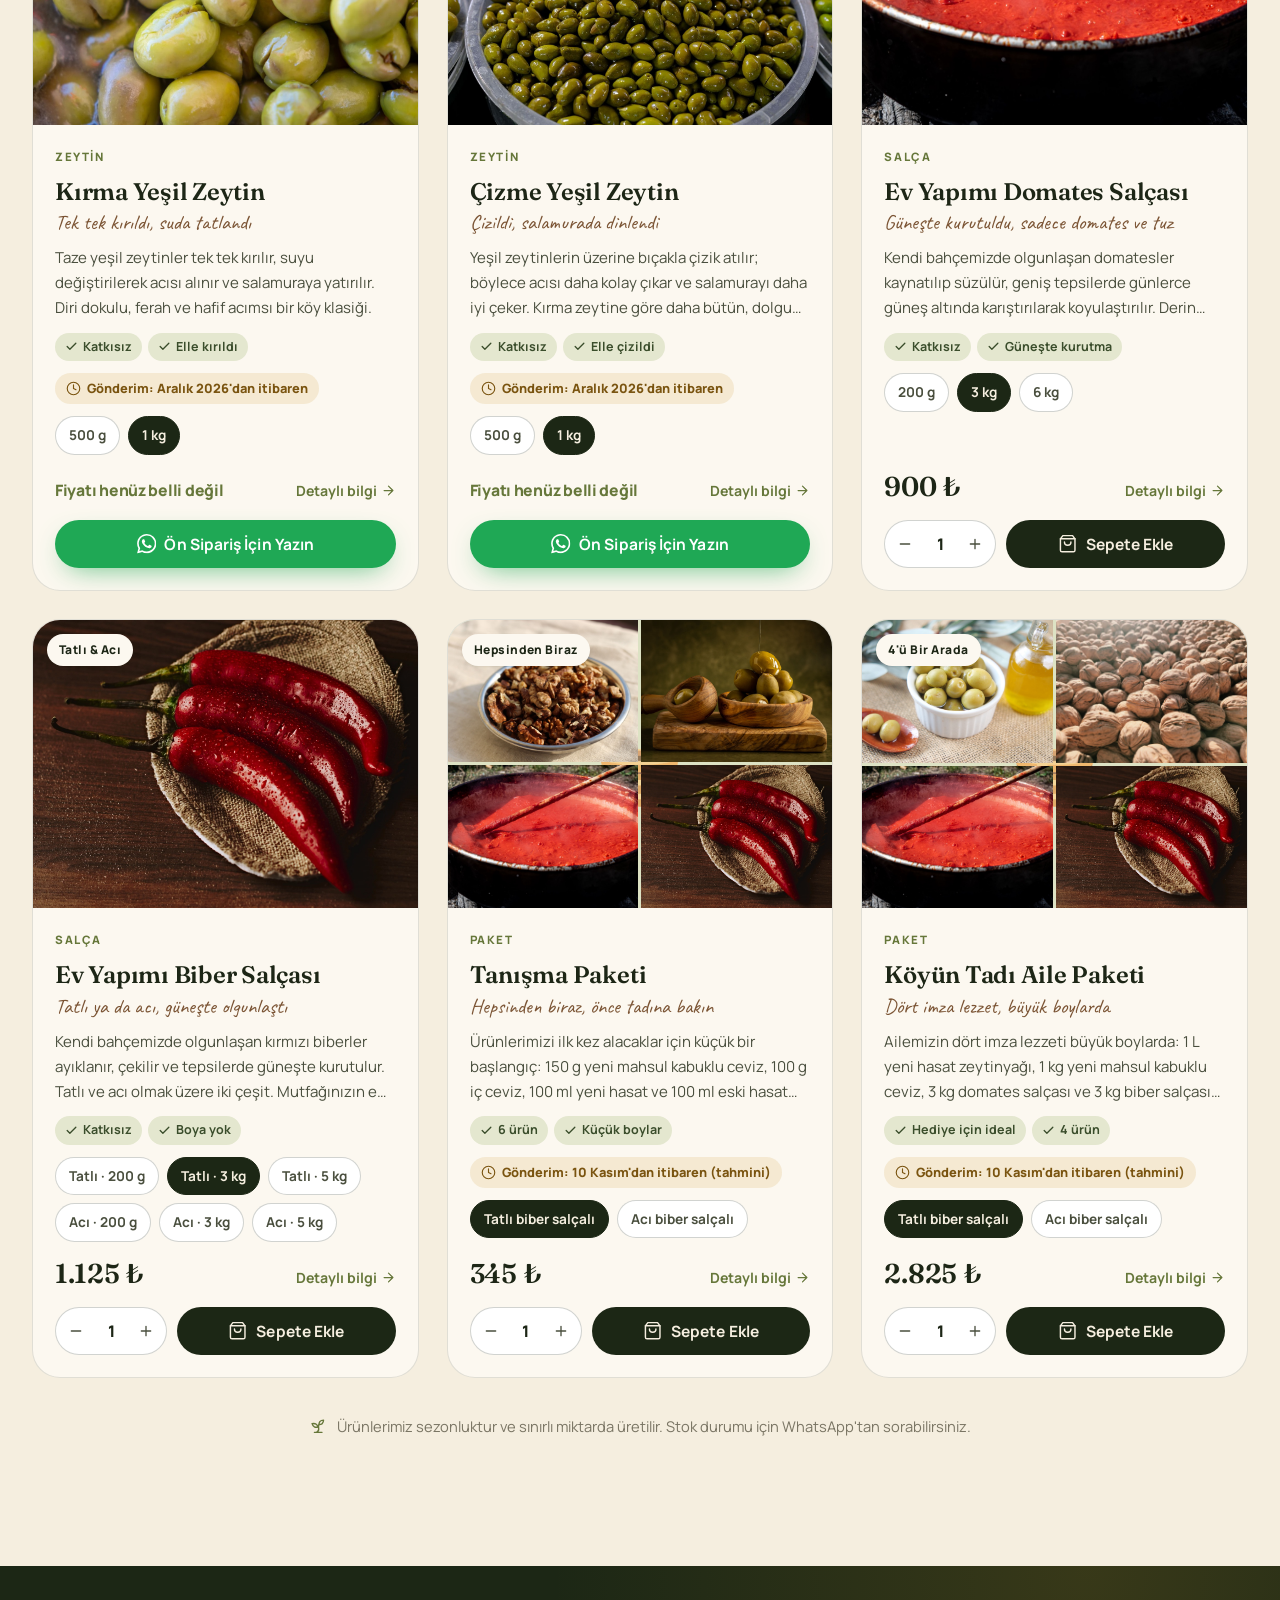
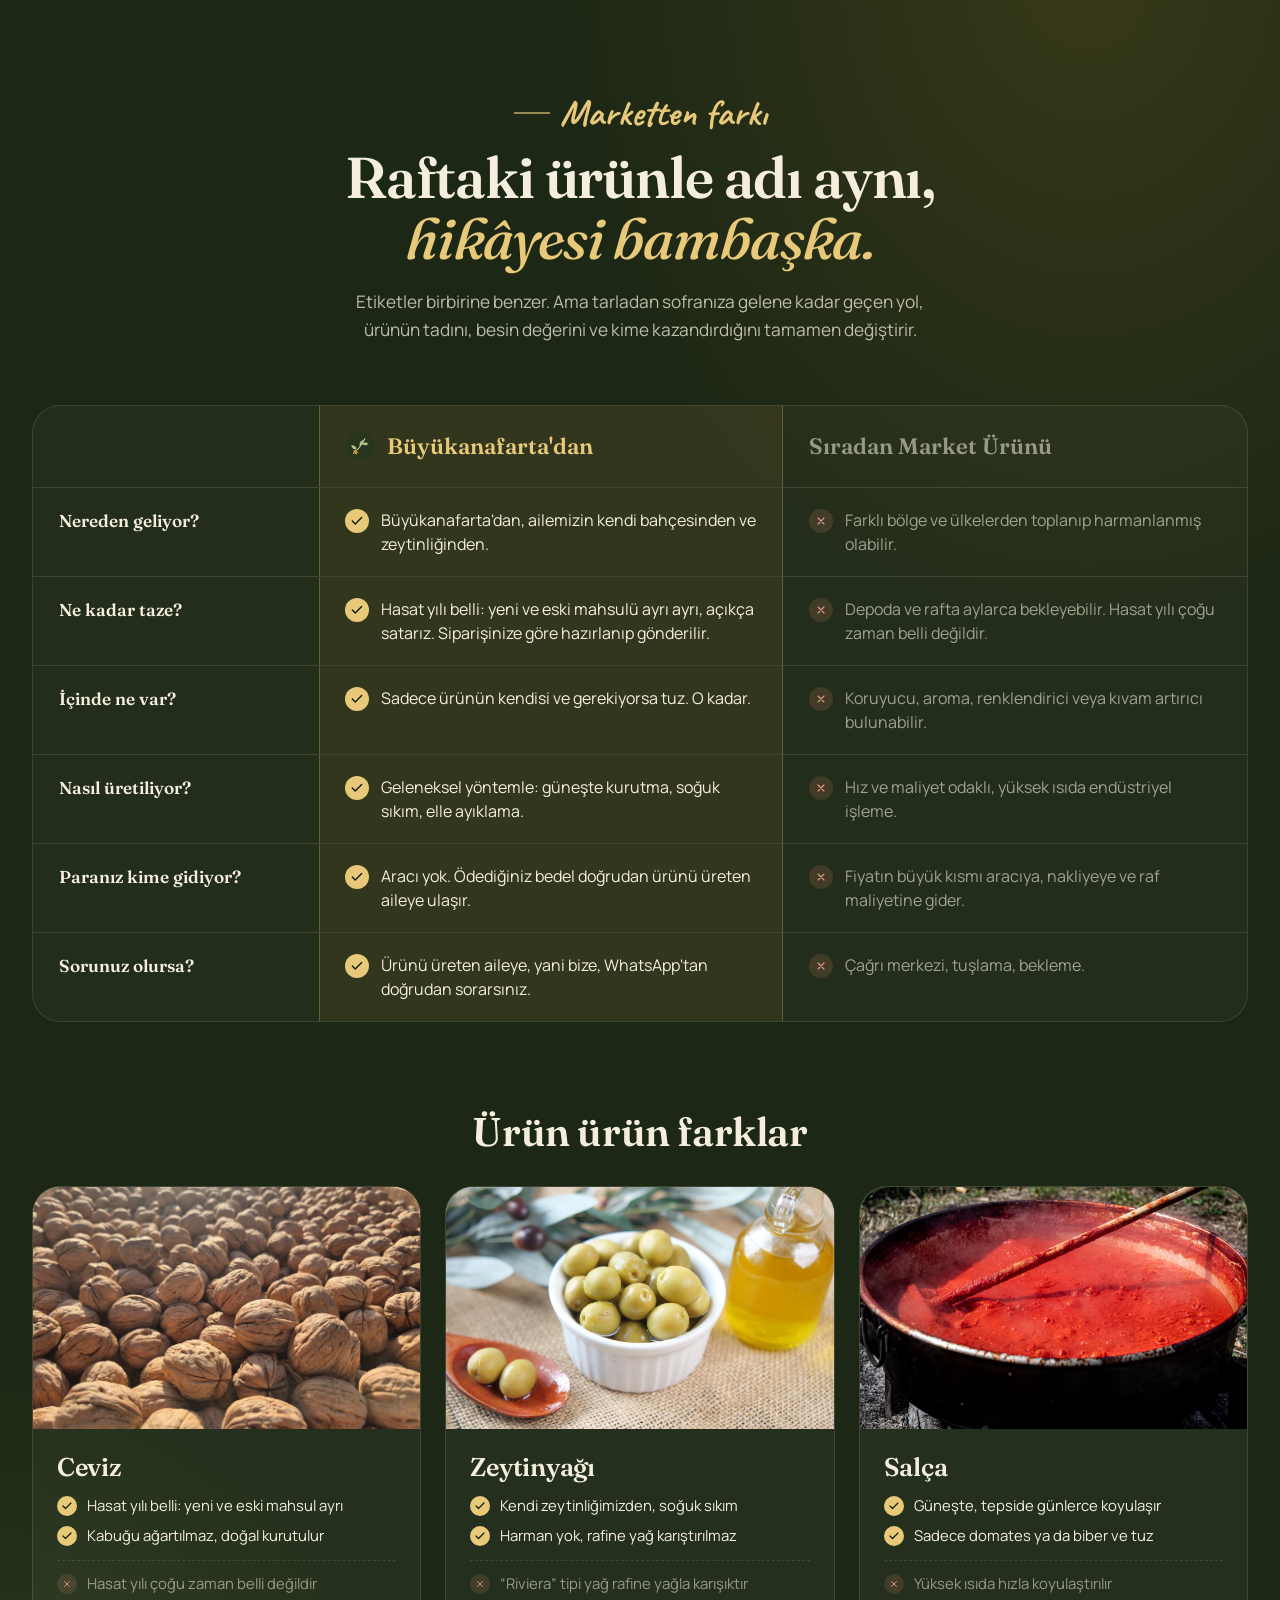
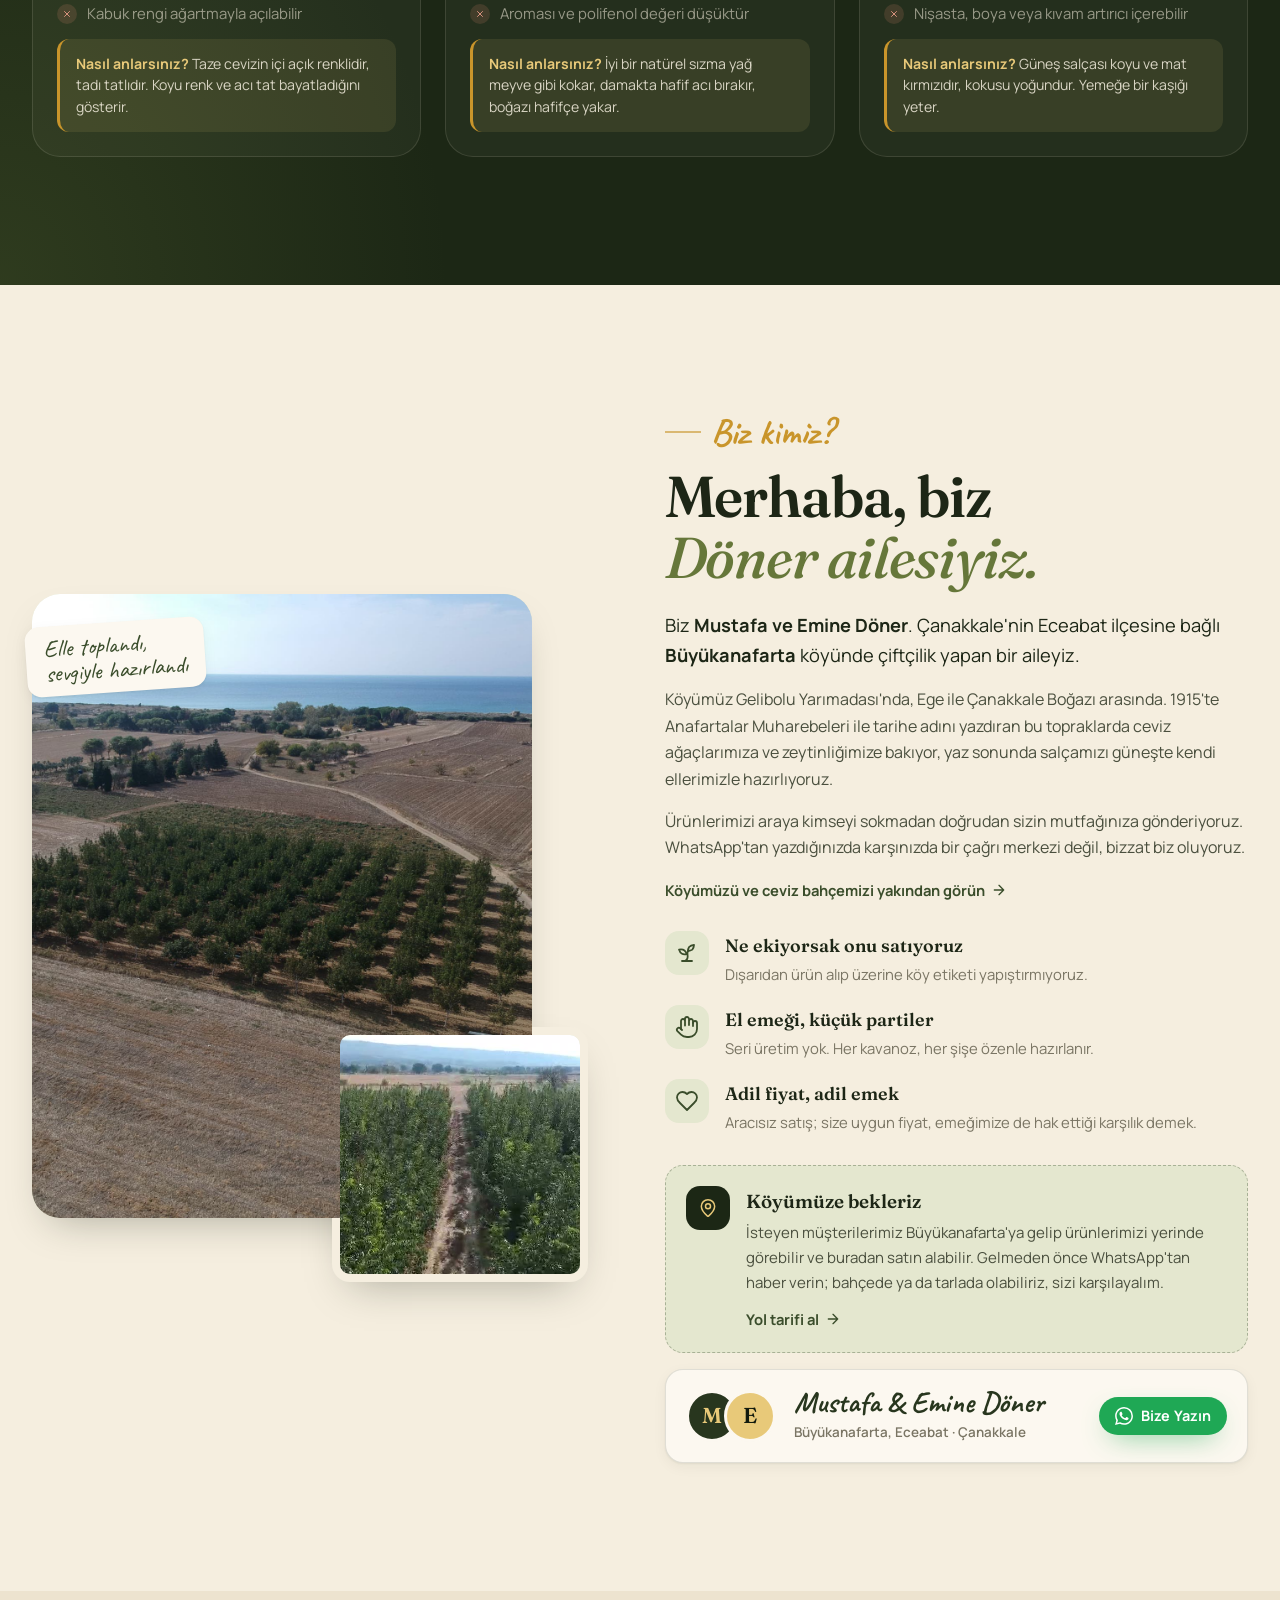
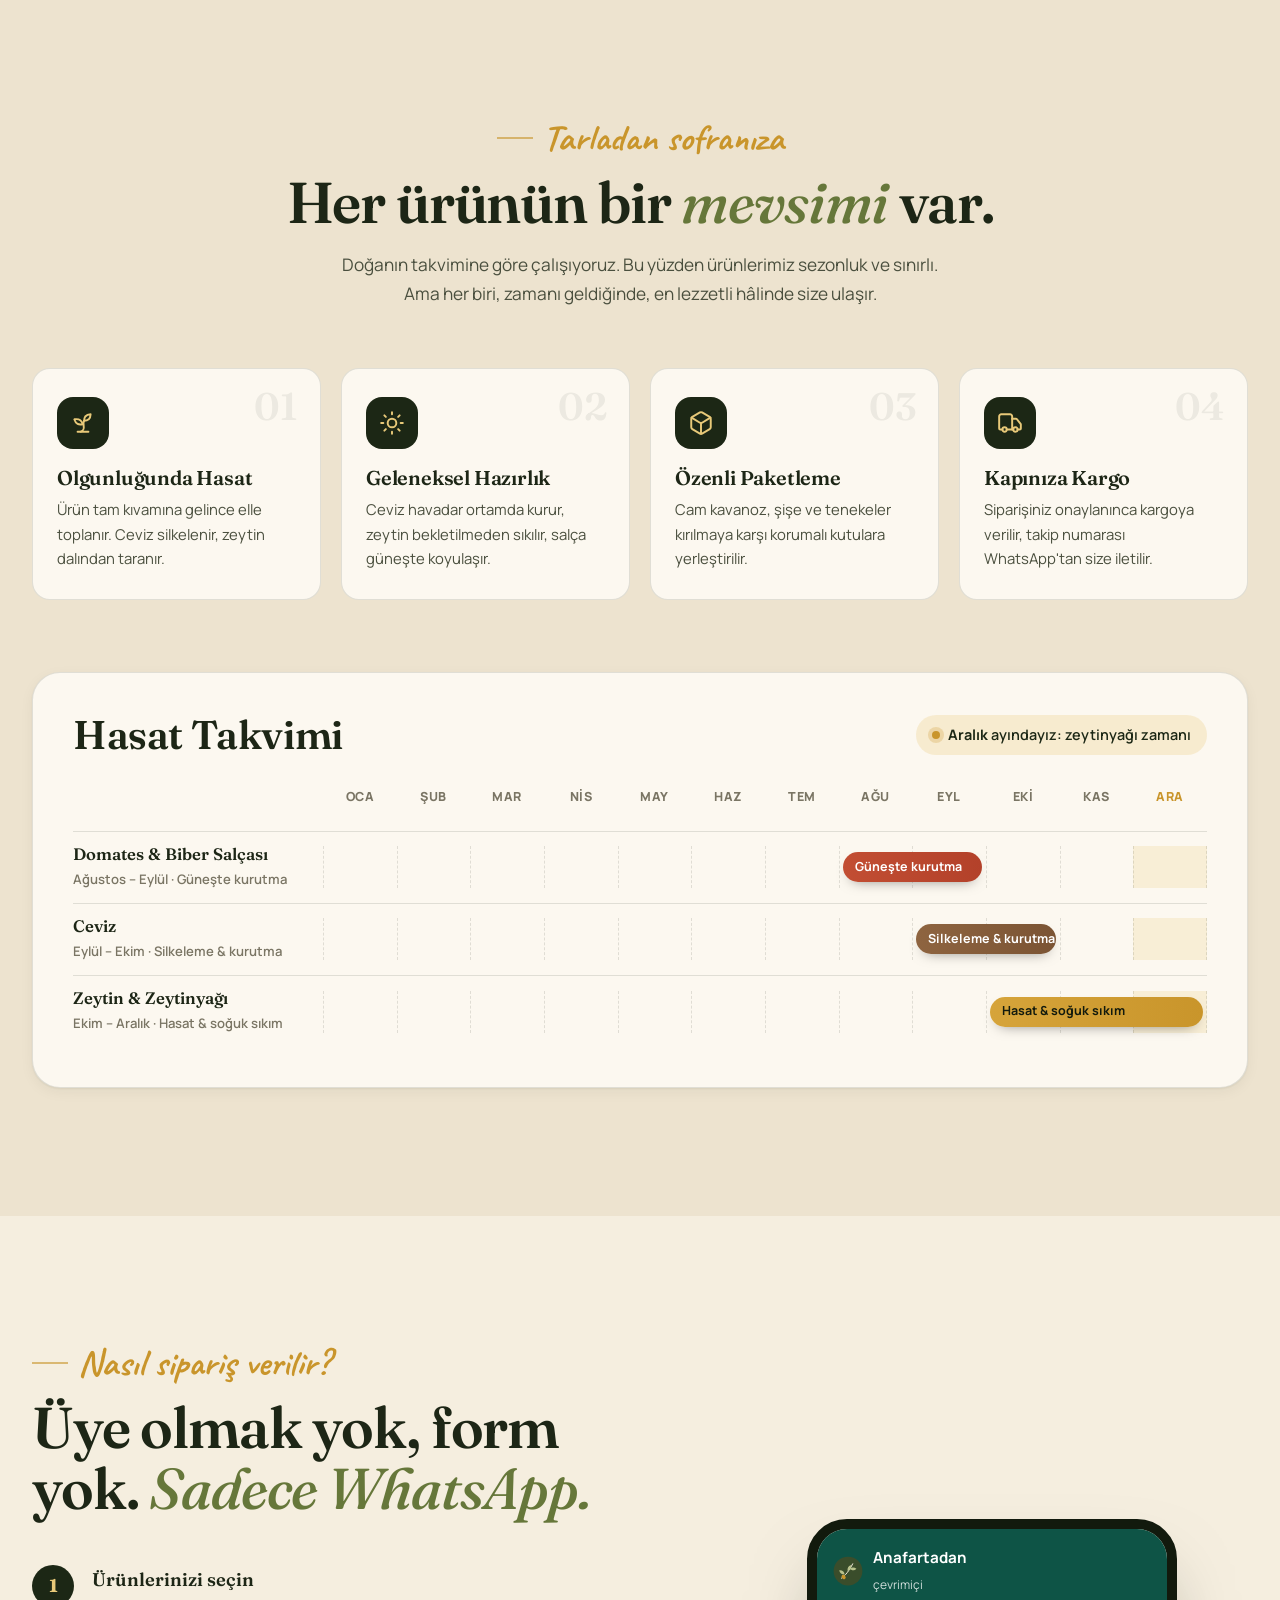
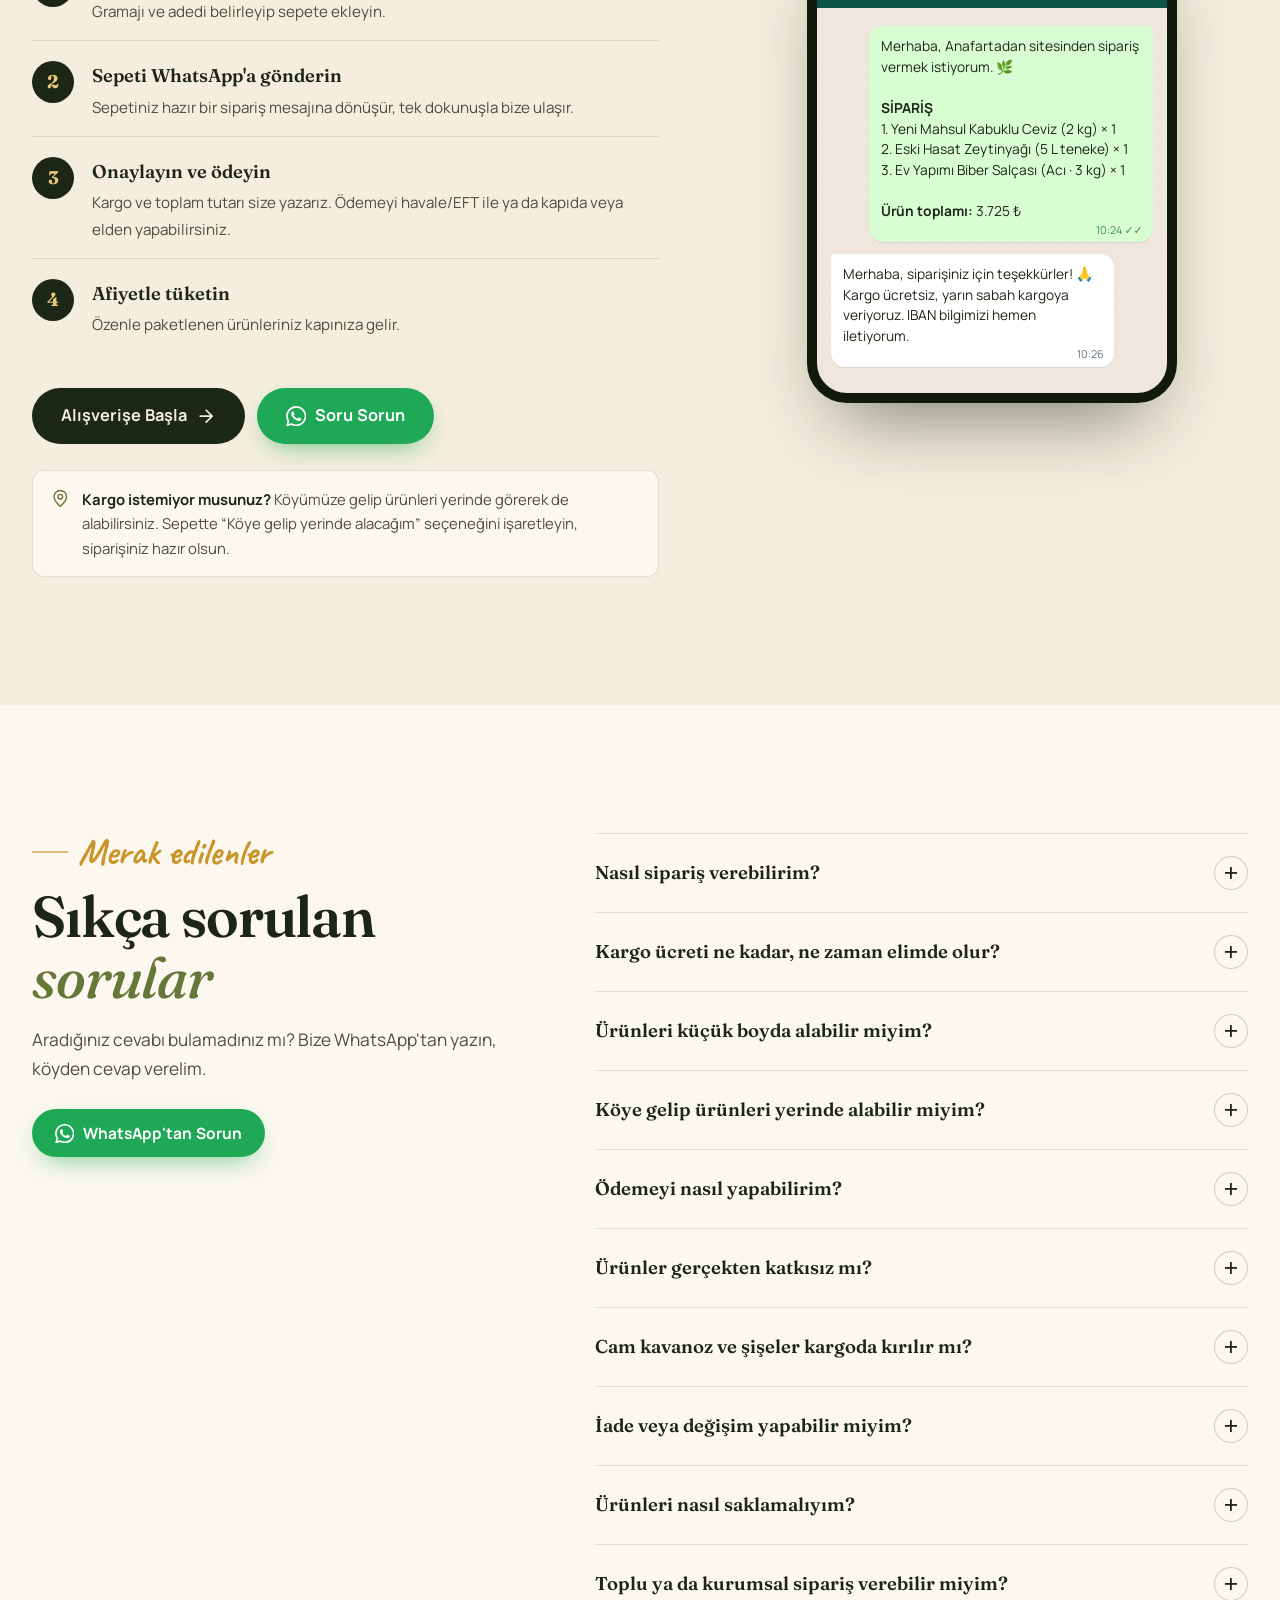
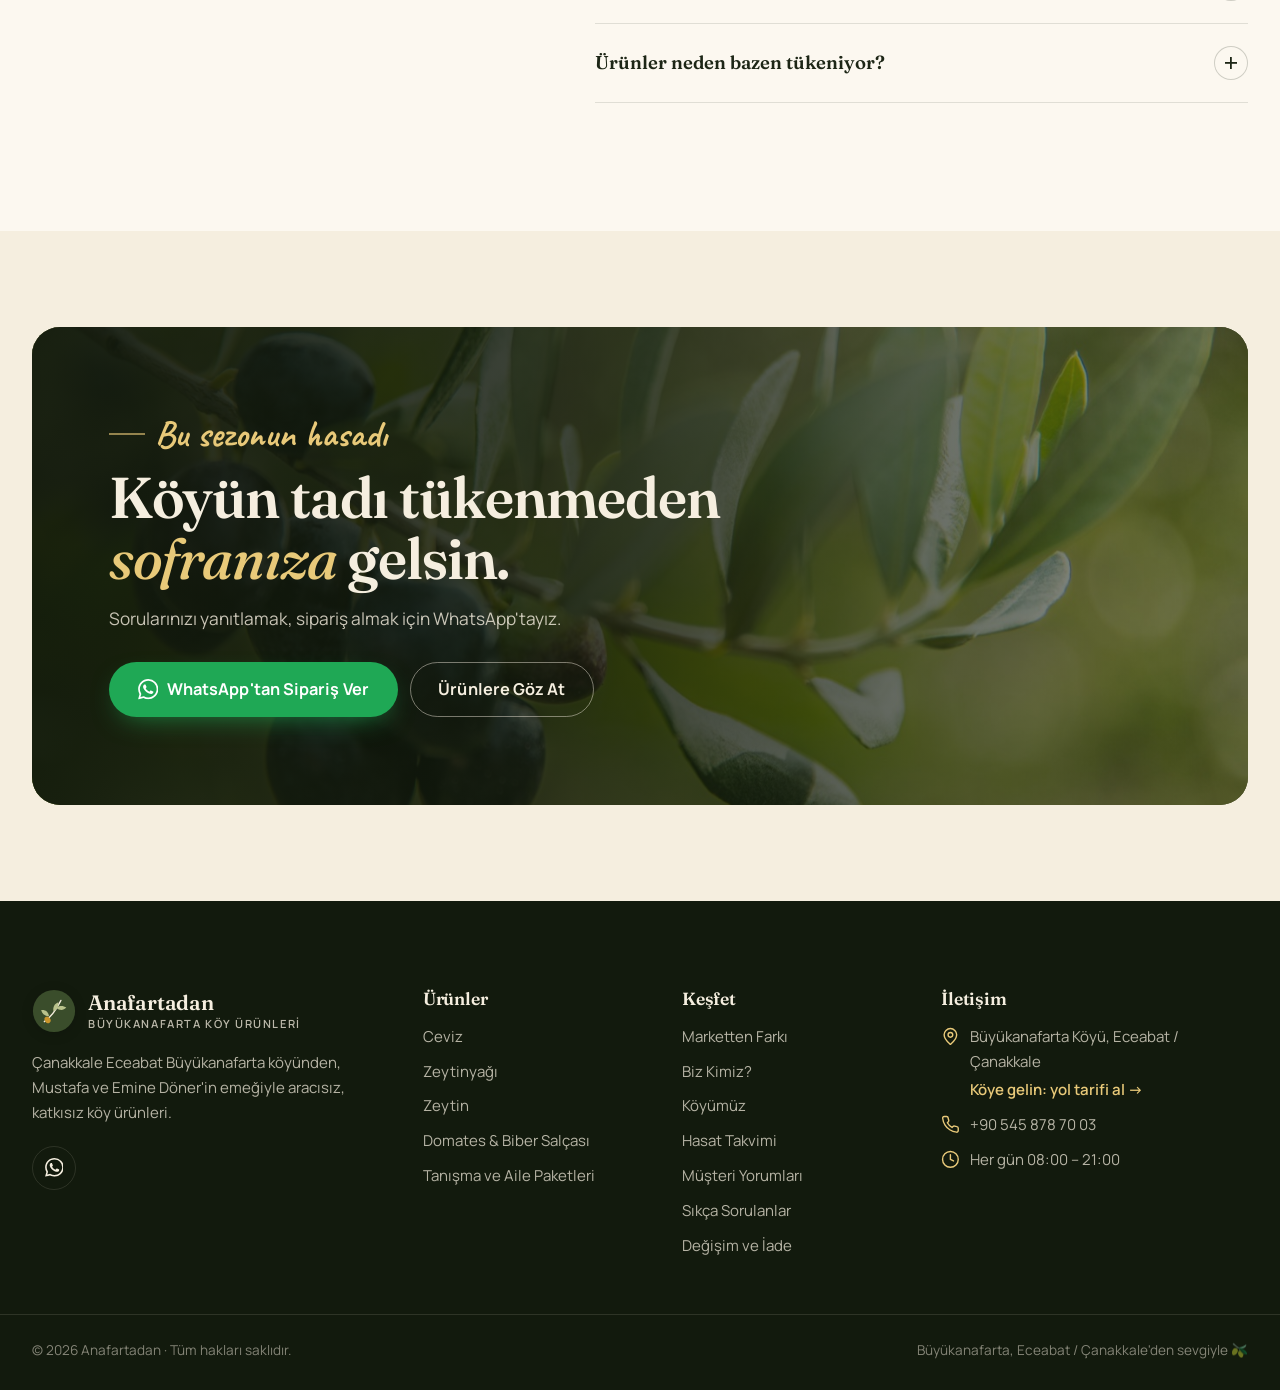
==== commit 0762fa95: "Köyümüz sayfası, gerçek bahçe görselleri ve eski/yeni mahsul ceviz - Köyümüz sayfası: drone fotoğraf" ====
--- a/index.html
+++ b/index.html
@@ -79,7 +79,7 @@
 <header class="site-header" id="siteHeader">
   <div class="announce">
     <div class="announce-track">
-      <span>🌳 Yeni hasat ceviz stokta</span>
+      <span>🌳 Yeni mahsul ceviz stokta</span>
       <span class="dot">•</span>
       <span>🫒 Yeni hasat zeytinyağı 10 Kasım'dan itibaren (tahmini)</span>
       <span class="dot">•</span>
@@ -100,6 +100,7 @@
       <a href="#urunler">Ürünler</a>
       <a href="#fark">Marketten Farkı</a>
       <a href="#biz-kimiz">Biz Kimiz?</a>
+      <a href="koyumuz.html">Köyümüz</a>
       <a href="yorumlar.html">Yorumlar</a>
       <a href="#siparis">Nasıl Sipariş?</a>
       <a href="#sss">SSS</a>
@@ -137,7 +138,7 @@
         </div>
         <ul class="hero-points">
           <li><svg class="ic" aria-hidden="true"><use href="#i-check"/></svg> %100 katkısız</li>
-          <li><svg class="ic" aria-hidden="true"><use href="#i-check"/></svg> Bu sezonun hasadı</li>
+          <li><svg class="ic" aria-hidden="true"><use href="#i-check"/></svg> Hasat yılı belli</li>
           <li><svg class="ic" aria-hidden="true"><use href="#i-check"/></svg> Doğrudan üreticiden</li>
         </ul>
       </div>
@@ -219,7 +220,7 @@
         </div>
         <div class="compare-row" role="row">
           <div class="c-label" role="rowheader">Ne kadar taze?</div>
-          <div class="c-us" role="cell"><svg class="ic ok" aria-hidden="true"><use href="#i-check"/></svg><span>Bu sezonun hasadı. Siparişinize göre hazırlanıp gönderilir.</span></div>
+          <div class="c-us" role="cell"><svg class="ic ok" aria-hidden="true"><use href="#i-check"/></svg><span>Hasat yılı belli: yeni ve eski mahsulü ayrı ayrı, açıkça satarız. Siparişinize göre hazırlanıp gönderilir.</span></div>
           <div class="c-them" role="cell"><svg class="ic no" aria-hidden="true"><use href="#i-x"/></svg><span>Depoda ve rafta aylarca bekleyebilir. Hasat yılı çoğu zaman belli değildir.</span></div>
         </div>
         <div class="compare-row" role="row">
@@ -247,15 +248,15 @@
       <h3 class="diff-sub" data-reveal>Ürün ürün farklar</h3>
       <div class="diff-cards">
         <article class="diff-card" data-reveal>
-          <div class="diff-card-media tone-walnut"><img src="assets/img/ic-ceviz.jpg" alt="Açık renkli taze iç ceviz" loading="lazy"><span class="media-fallback" aria-hidden="true">🌰</span></div>
+          <div class="diff-card-media tone-walnut"><img src="assets/img/koy/ceviz-kasa.jpg" alt="Bahçemizden toplanıp tahta kasada kurutulan cevizler" loading="lazy"><span class="media-fallback" aria-hidden="true">🌰</span></div>
           <div class="diff-card-body">
             <h4>Ceviz</h4>
             <ul class="pro">
-              <li><svg class="ic" aria-hidden="true"><use href="#i-check"/></svg>Yeni hasat, iç rengi açık, tadı tatlı</li>
+              <li><svg class="ic" aria-hidden="true"><use href="#i-check"/></svg>Hasat yılı belli: yeni ve eski mahsul ayrı</li>
               <li><svg class="ic" aria-hidden="true"><use href="#i-check"/></svg>Kabuğu ağartılmaz, doğal kurutulur</li>
             </ul>
             <ul class="con">
-              <li><svg class="ic" aria-hidden="true"><use href="#i-x"/></svg>Geçmiş sezondan kalmış olabilir, acılaşır</li>
+              <li><svg class="ic" aria-hidden="true"><use href="#i-x"/></svg>Hasat yılı çoğu zaman belli değildir</li>
               <li><svg class="ic" aria-hidden="true"><use href="#i-x"/></svg>Kabuk rengi ağartmayla açılabilir</li>
             </ul>
             <p class="tip"><strong>Nasıl anlarsınız?</strong> Taze cevizin içi açık renklidir, tadı tatlıdır. Koyu renk ve acı tat bayatladığını gösterir.</p>
@@ -299,8 +300,8 @@
   <section class="section story" id="biz-kimiz" aria-labelledby="bizTitle">
     <div class="container story-grid">
       <div class="story-media" data-reveal>
-        <div class="story-img-main tone-olive"><img src="assets/img/koy.jpg" alt="Büyükanafarta'da zeytin hasadı" loading="lazy"><span class="media-fallback" aria-hidden="true">🌾</span></div>
-        <div class="story-img-sub tone-olive"><img src="assets/img/zeytin-dali.jpg" alt="Dalında zeytinler" loading="lazy"><span class="media-fallback" aria-hidden="true">🫒</span></div>
+        <div class="story-img-main tone-olive"><img src="assets/img/koy/ceviz-bahcesi.jpg" alt="Büyükanafarta'daki ceviz bahçemiz, tarlalar ve uzakta deniz" loading="lazy"><span class="media-fallback" aria-hidden="true">🌾</span></div>
+        <div class="story-img-sub tone-olive"><img src="assets/video/ceviz-bahcesi-agaclar.jpg" alt="Ceviz bahçemizde ağaç sıraları" loading="lazy"><span class="media-fallback" aria-hidden="true">🫒</span></div>
         <p class="story-hand" aria-hidden="true">Elle toplandı,<br>sevgiyle hazırlandı</p>
       </div>
       <div class="story-copy" data-reveal>
@@ -309,6 +310,7 @@
         <p class="lead-dark">Biz <strong>Mustafa ve Emine Döner</strong>. Çanakkale'nin Eceabat ilçesine bağlı <strong>Büyükanafarta</strong> köyünde çiftçilik yapan bir aileyiz.</p>
         <p>Köyümüz Gelibolu Yarımadası'nda, Ege ile Çanakkale Boğazı arasında. 1915'te Anafartalar Muharebeleri ile tarihe adını yazdıran bu topraklarda ceviz ağaçlarımıza ve zeytinliğimize bakıyor, yaz sonunda salçamızı güneşte kendi ellerimizle hazırlıyoruz.</p>
         <p>Ürünlerimizi araya kimseyi sokmadan doğrudan sizin mutfağınıza gönderiyoruz. WhatsApp'tan yazdığınızda karşınızda bir çağrı merkezi değil, bizzat biz oluyoruz.</p>
+        <p><a class="visit-link" href="koyumuz.html">Köyümüzü ve ceviz bahçemizi yakından görün <svg class="ic" aria-hidden="true"><use href="#i-arrow"/></svg></a></p>
         <ul class="values">
           <li><svg class="ic" aria-hidden="true"><use href="#i-sprout"/></svg><div><strong>Ne ekiyorsak onu satıyoruz</strong><span>Dışarıdan ürün alıp üzerine köy etiketi yapıştırmıyoruz.</span></div></li>
           <li><svg class="ic" aria-hidden="true"><use href="#i-hand"/></svg><div><strong>El emeği, küçük partiler</strong><span>Seri üretim yok. Her kavanoz, her şişe özenle hazırlanır.</span></div></li>
@@ -417,7 +419,7 @@
           <div class="bubble out">
             Merhaba, Anafartadan sitesinden sipariş vermek istiyorum. 🌿<br><br>
             <b>SİPARİŞ</b><br>
-            1. Kabuklu Ceviz (2 kg) × 1<br>
+            1. Yeni Mahsul Kabuklu Ceviz (2 kg) × 1<br>
             2. Eski Hasat Zeytinyağı (5 L teneke) × 1<br>
             3. Ev Yapımı Biber Salçası (Acı · 3 kg) × 1<br><br>
             <b>Ürün toplamı:</b> 3.725 ₺
@@ -536,6 +538,7 @@
       <ul>
         <li><a href="#fark">Marketten Farkı</a></li>
         <li><a href="#biz-kimiz">Biz Kimiz?</a></li>
+        <li><a href="koyumuz.html">Köyümüz</a></li>
         <li><a href="#hasat">Hasat Takvimi</a></li>
         <li><a href="yorumlar.html">Müşteri Yorumları</a></li>
         <li><a href="#sss">Sıkça Sorulanlar</a></li>
--- a/assets/css/style.css
+++ b/assets/css/style.css
@@ -415,7 +415,7 @@
 
 .avail { display: inline-flex; align-items: center; gap: 6px; align-self: flex-start; margin: 0; padding: 5px 11px; border-radius: 999px; background: rgba(201, 149, 43, .15); color: #7A5410; font-size: .8rem; font-weight: 800; }
 .avail .ic { width: 15px; height: 15px; }
-.price-soon { font-family: var(--font-body); font-size: 1.05rem; font-weight: 800; color: var(--olive-500); }
+.price-soon { font-family: var(--font-body); font-size: .98rem; font-weight: 800; color: var(--olive-500); }
 .btn-preorder { width: 100%; height: 48px; }
 .cart-avail { color: #7A5410 !important; }
 .products-note { display: flex; align-items: center; justify-content: center; gap: 10px; margin-top: 36px; color: var(--muted); font-size: .92rem; }
@@ -905,3 +905,43 @@
 .rv-ok { background: var(--olive-100); color: var(--olive-800); }
 .rv-error[hidden], .rv-ok[hidden] { display: none; }
 .page-footer .footer-bottom a { color: var(--gold-soft); }
+
+/* ---------- Köyümüz sayfası ---------- */
+.village-hero {
+  position: relative; isolation: isolate; overflow: hidden;
+  display: flex; align-items: flex-end; min-height: min(78svh, 760px);
+  padding: clamp(120px, 16vw, 200px) 0 clamp(48px, 7vw, 88px);
+  background: var(--olive-900); color: var(--cream);
+}
+.village-hero-media { position: absolute; inset: 0; z-index: -1; }
+.village-hero-media img { width: 100%; height: 100%; object-fit: cover; object-position: center 30%; }
+.village-hero-media::after { content: ""; position: absolute; inset: 0; background: linear-gradient(0deg, rgba(18, 26, 13, .94) 0%, rgba(18, 26, 13, .6) 45%, rgba(18, 26, 13, .1) 100%); }
+.village-hero h1 { max-width: 820px; margin-bottom: 18px; font-size: clamp(2.4rem, 1.4rem + 4vw, 4.4rem); line-height: 1.04; letter-spacing: -.02em; text-wrap: balance; }
+
+.village-intro-grid { display: grid; gap: 40px; }
+@media (min-width: 960px) { .village-intro-grid { grid-template-columns: 1.35fr .9fr; gap: 72px; align-items: start; } }
+.village-copy h2 { margin-bottom: 22px; font-size: var(--fs-h2); line-height: 1.06; letter-spacing: -.02em; text-wrap: balance; }
+.village-copy > p { margin-bottom: 16px; color: var(--ink-soft); }
+.village-facts { padding: 28px; background: var(--paper); border: 1px solid var(--line); border-radius: var(--radius-lg); box-shadow: var(--shadow-sm); }
+.village-facts dl { margin: 0 0 20px; }
+.village-facts dl div { padding: 14px 0; border-bottom: 1px solid var(--line); }
+.village-facts dl div:first-child { padding-top: 0; }
+.village-facts dt { margin-bottom: 2px; font-size: .74rem; font-weight: 800; letter-spacing: .12em; text-transform: uppercase; color: var(--olive-500); }
+.village-facts dd { margin: 0; font-weight: 600; }
+
+.village-orchard { background: var(--olive-900); color: var(--cream); overflow: hidden; isolation: isolate; }
+.video-grid { display: grid; gap: 24px; }
+@media (min-width: 900px) { .video-grid { grid-template-columns: 1fr 1fr; } }
+.video-card { margin: 0; }
+.video-card video { display: block; width: 100%; aspect-ratio: 16 / 9; object-fit: cover; background: #000; border-radius: var(--radius-lg); box-shadow: var(--shadow-lg); }
+.video-card figcaption { margin-top: 12px; font-weight: 700; color: rgba(245, 238, 223, .8); }
+
+.village-harvest { background: var(--cream-2); }
+.village-gallery { display: grid; gap: 16px; }
+@media (min-width: 700px) { .village-gallery { grid-template-columns: repeat(3, 1fr); } }
+.village-gallery a { display: block; aspect-ratio: 4 / 3; overflow: hidden; border-radius: var(--radius); box-shadow: var(--shadow-sm); }
+.village-gallery img { width: 100%; height: 100%; object-fit: cover; transition: transform .9s var(--ease); }
+.village-gallery a:hover img { transform: scale(1.05); }
+.village-cta { margin-top: 36px; text-align: center; }
+.village-visit .visit { max-width: 860px; margin: 0 auto; }
+.village-visit .visit .hero-ctas { margin-top: 6px; }
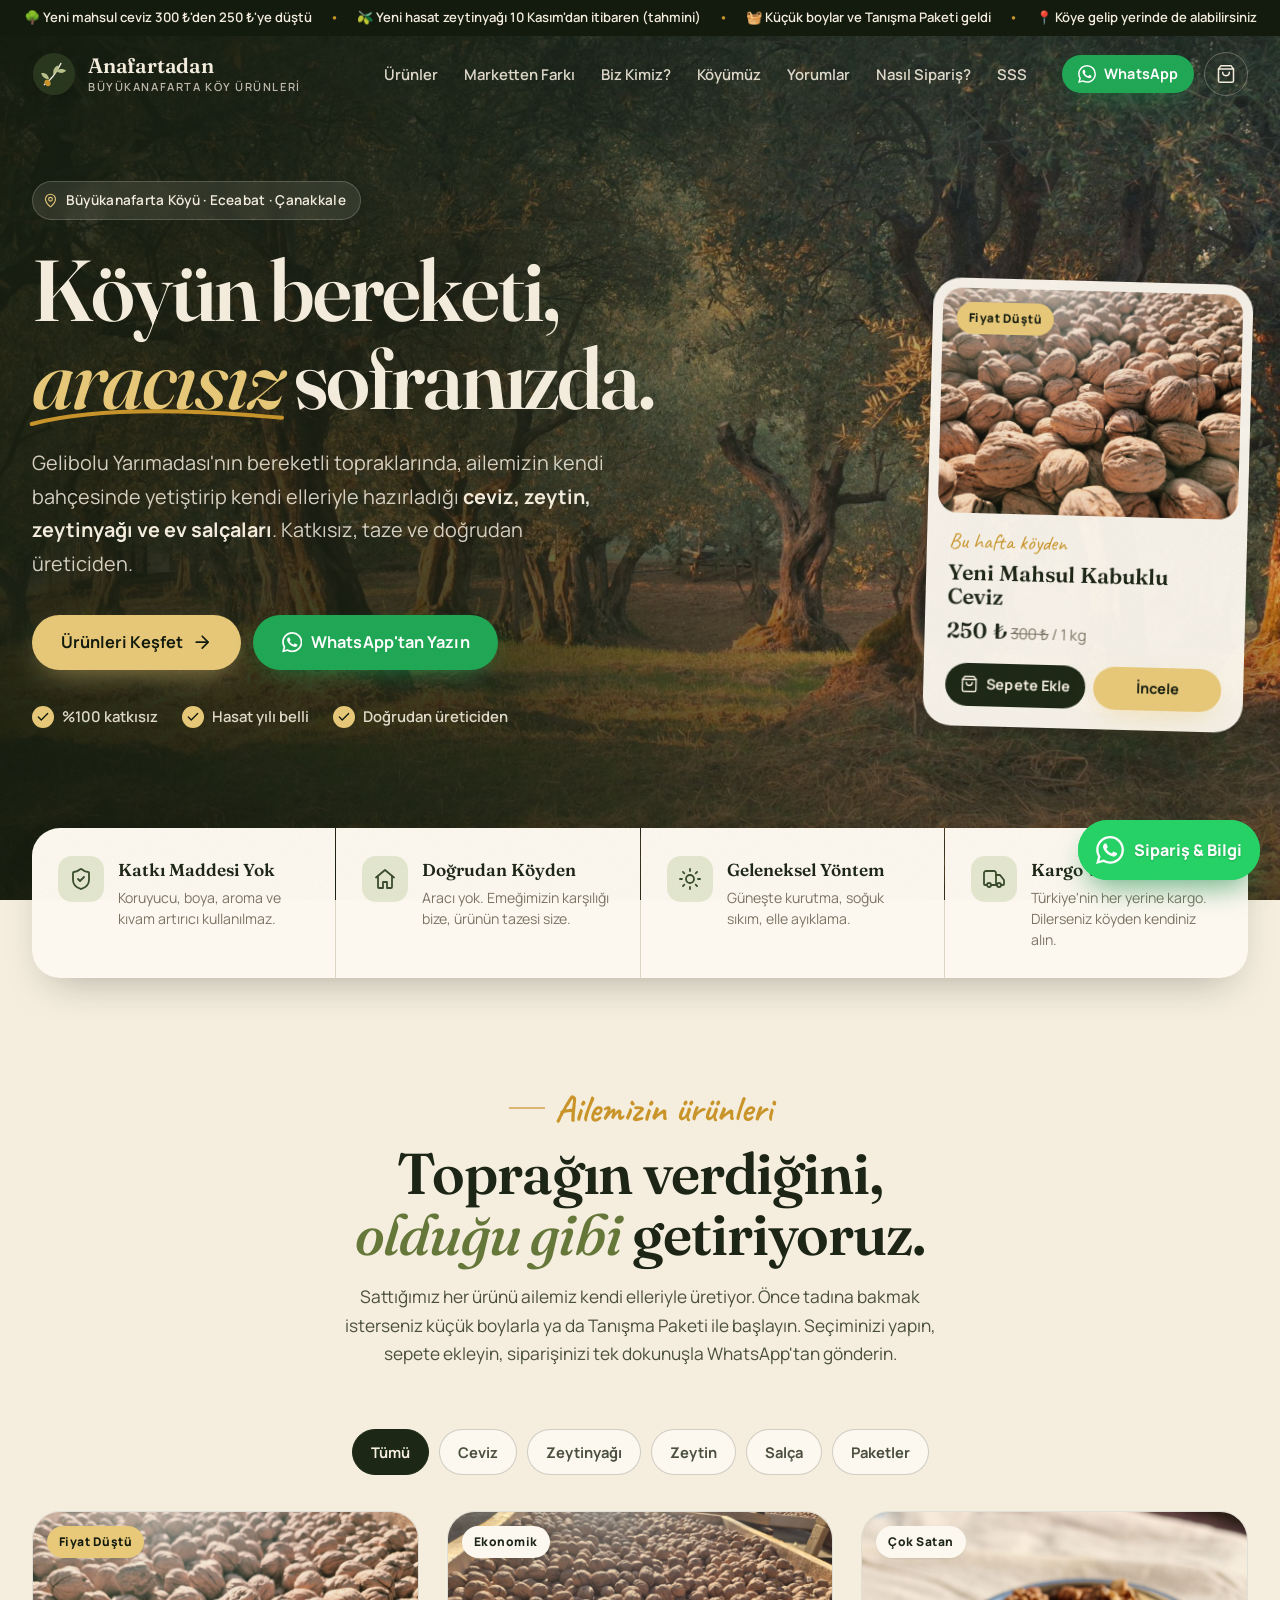
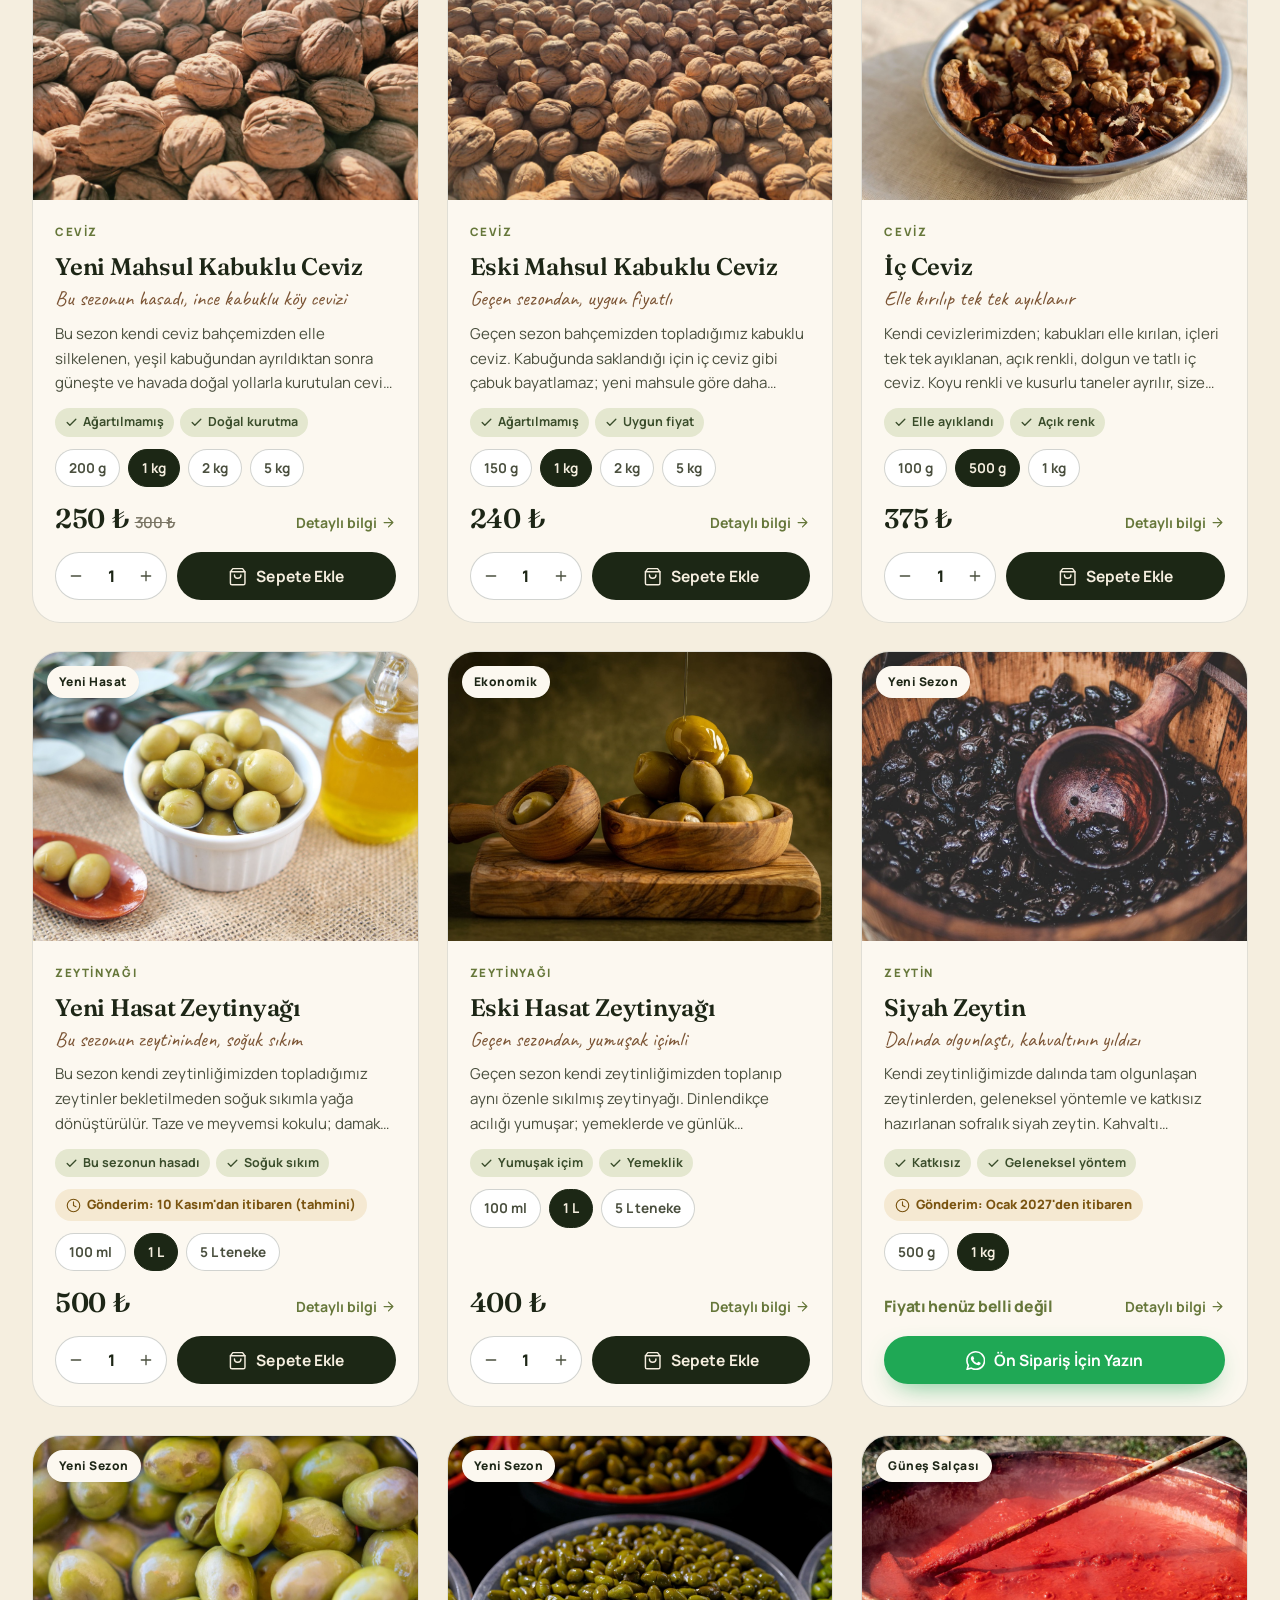
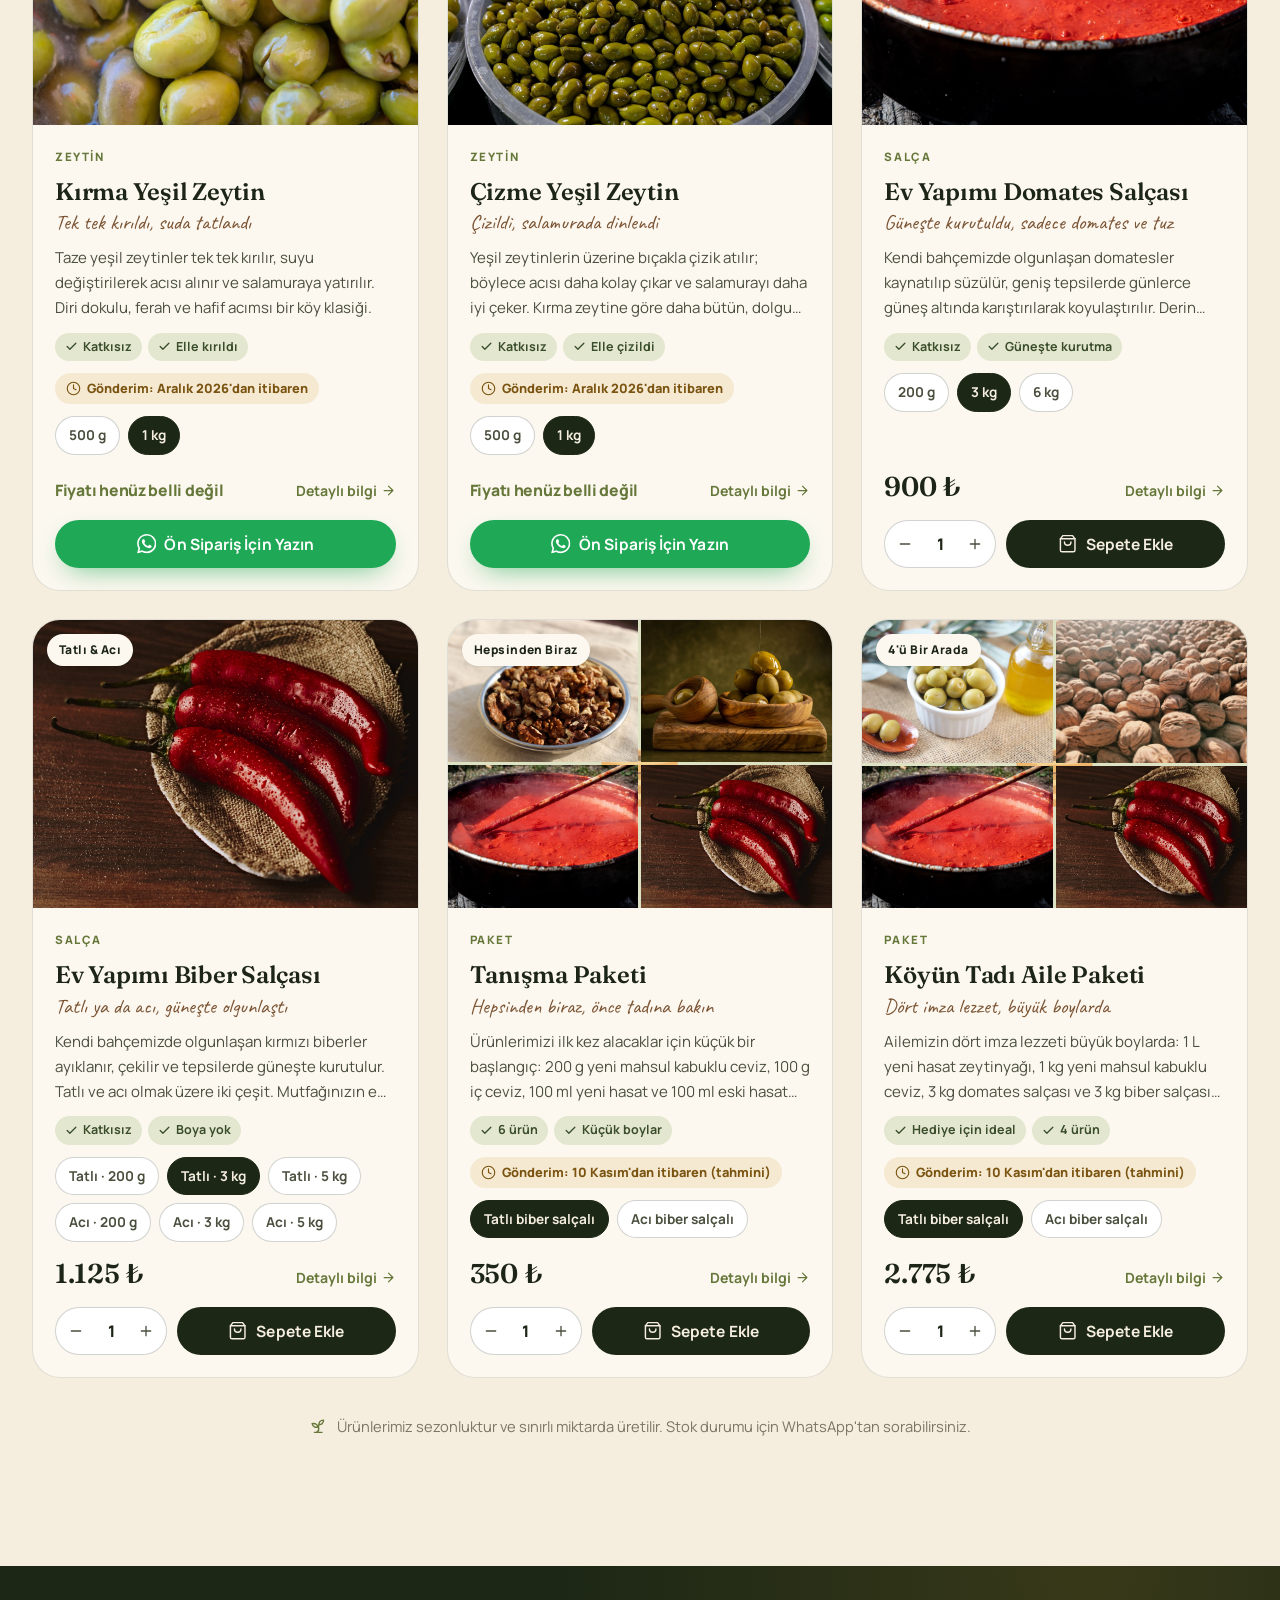
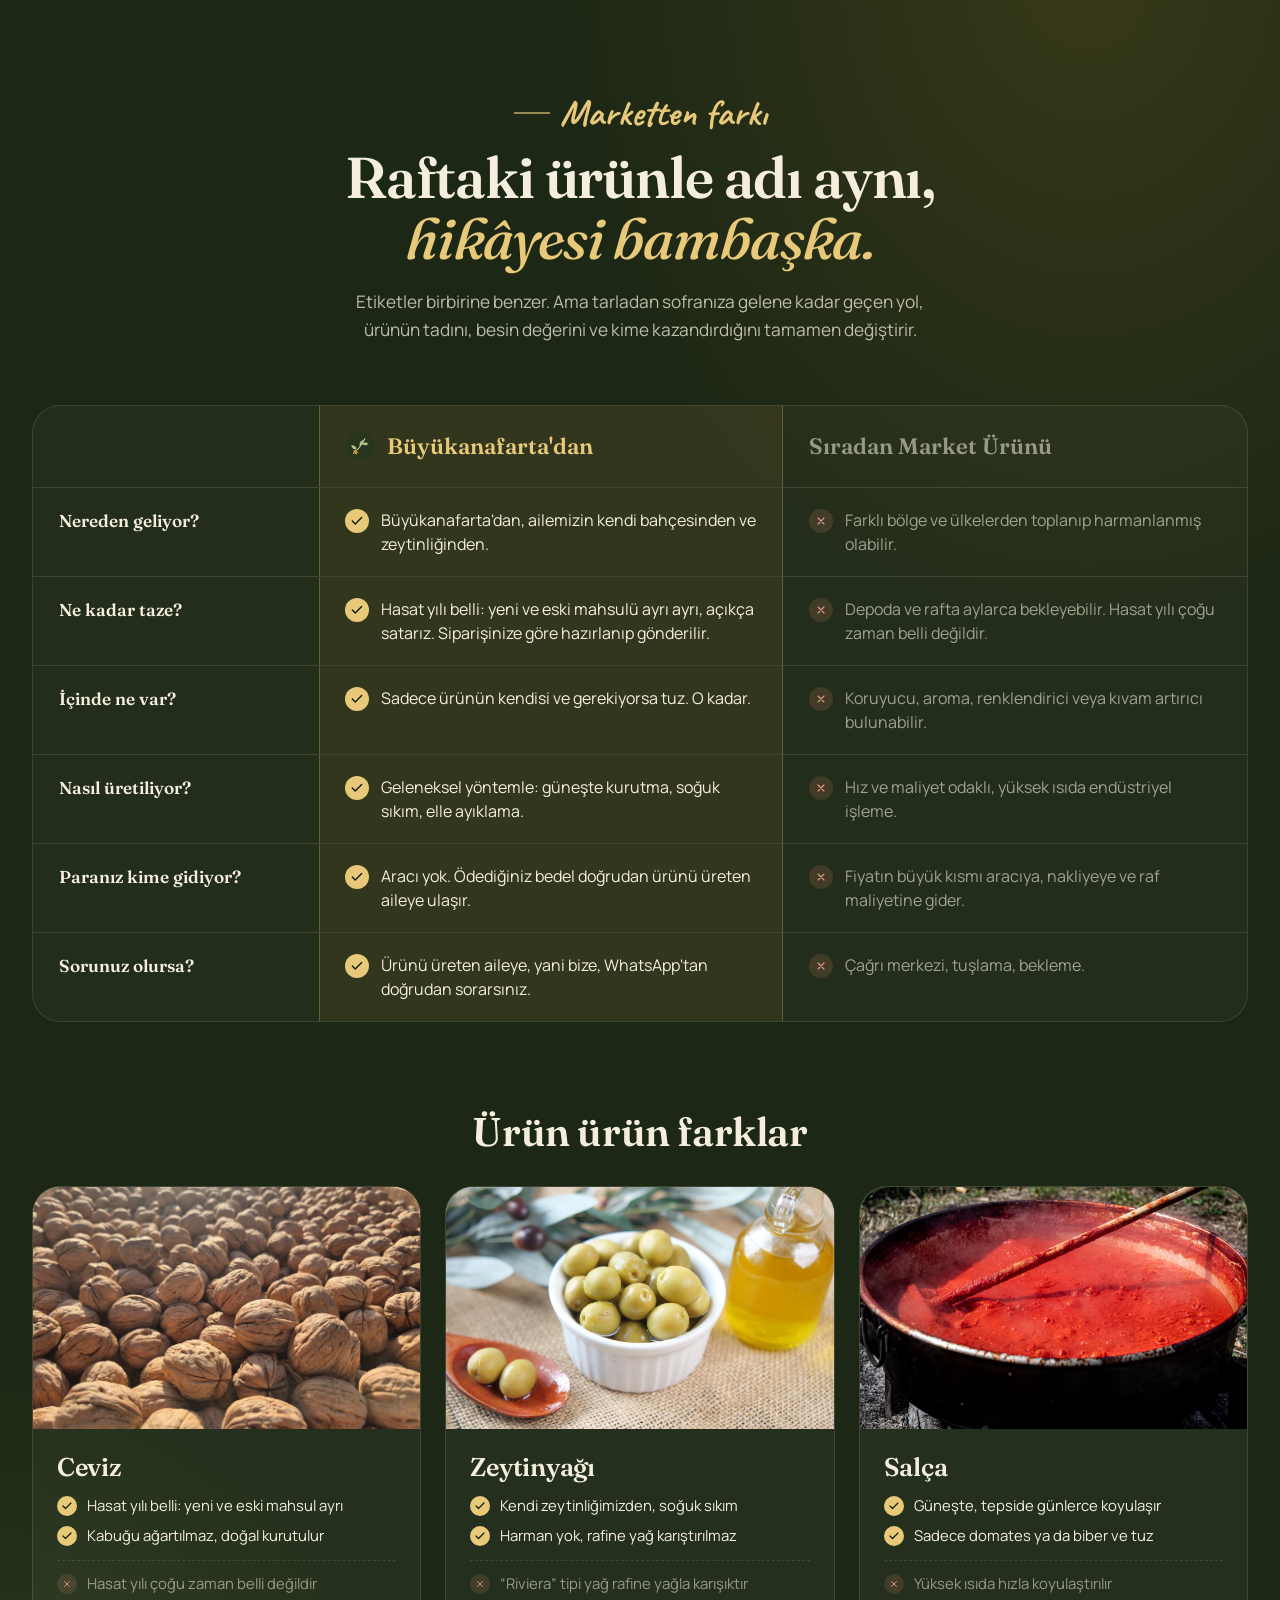
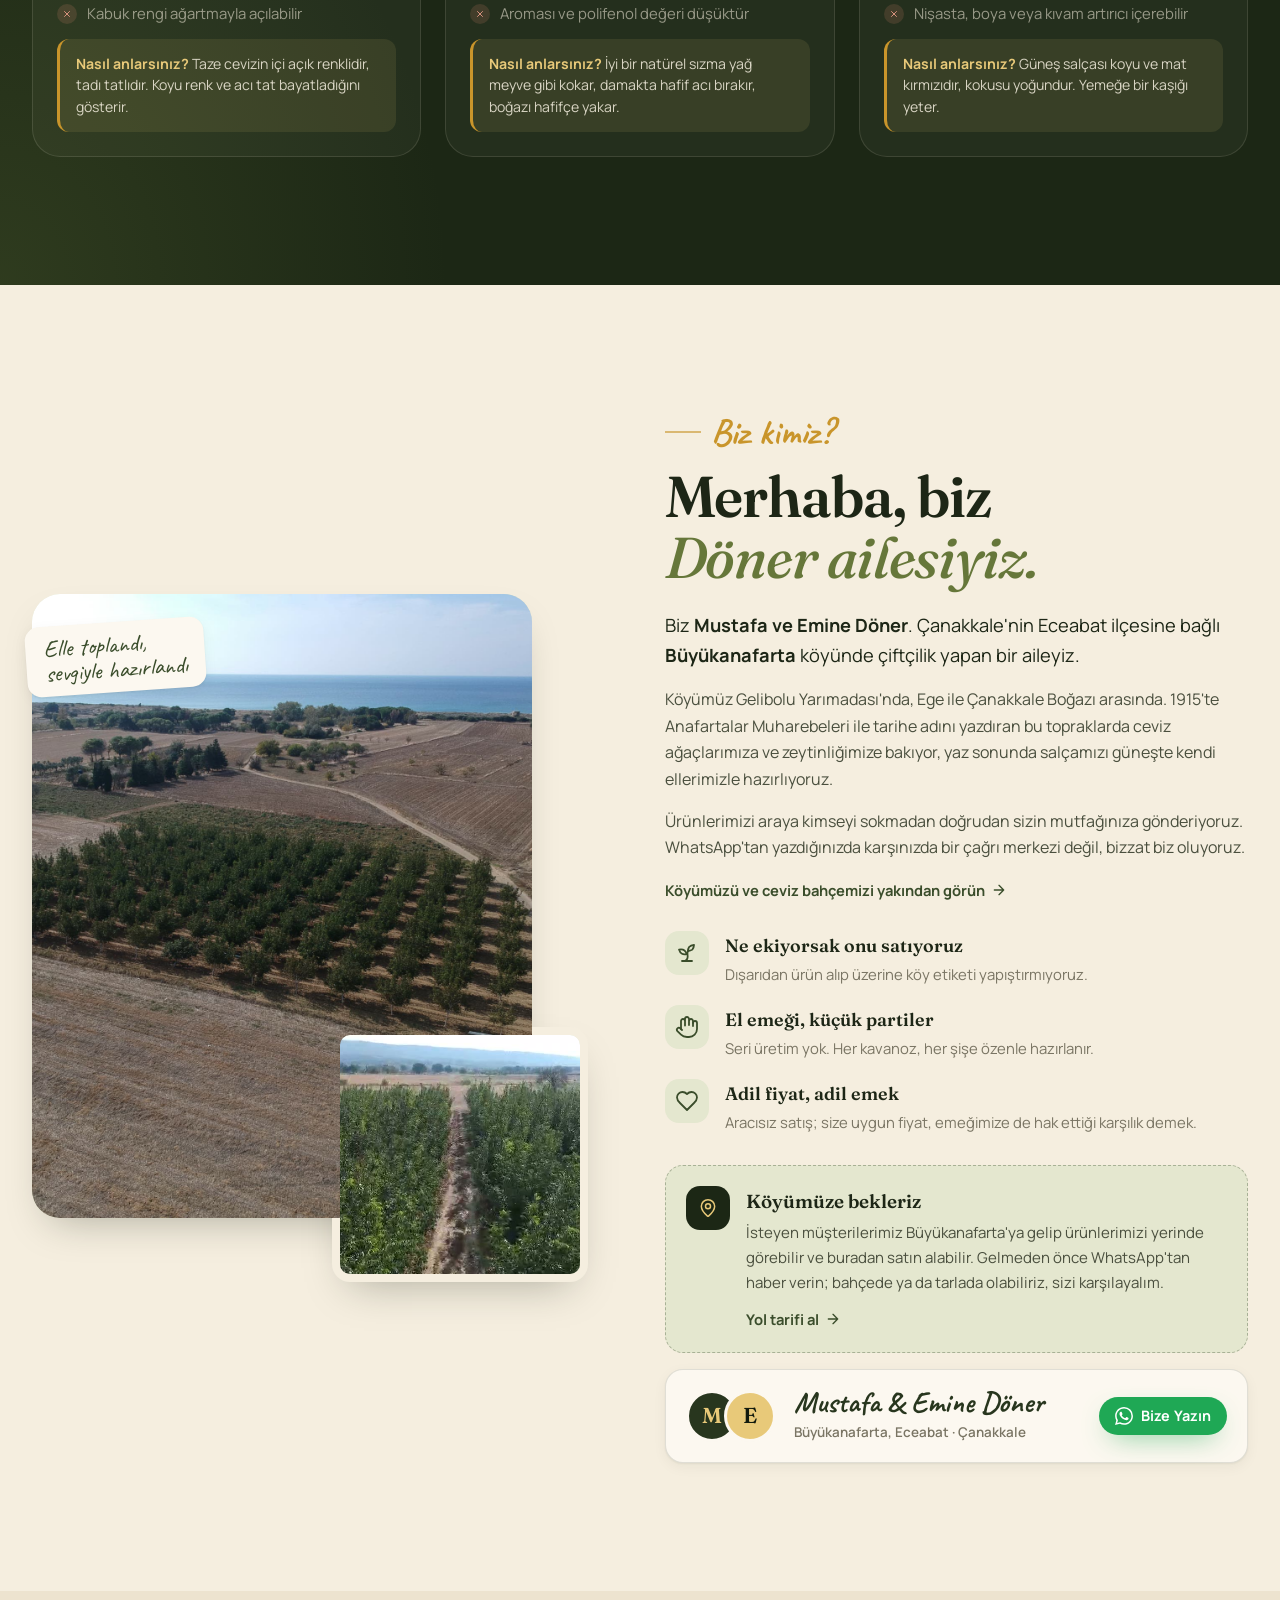
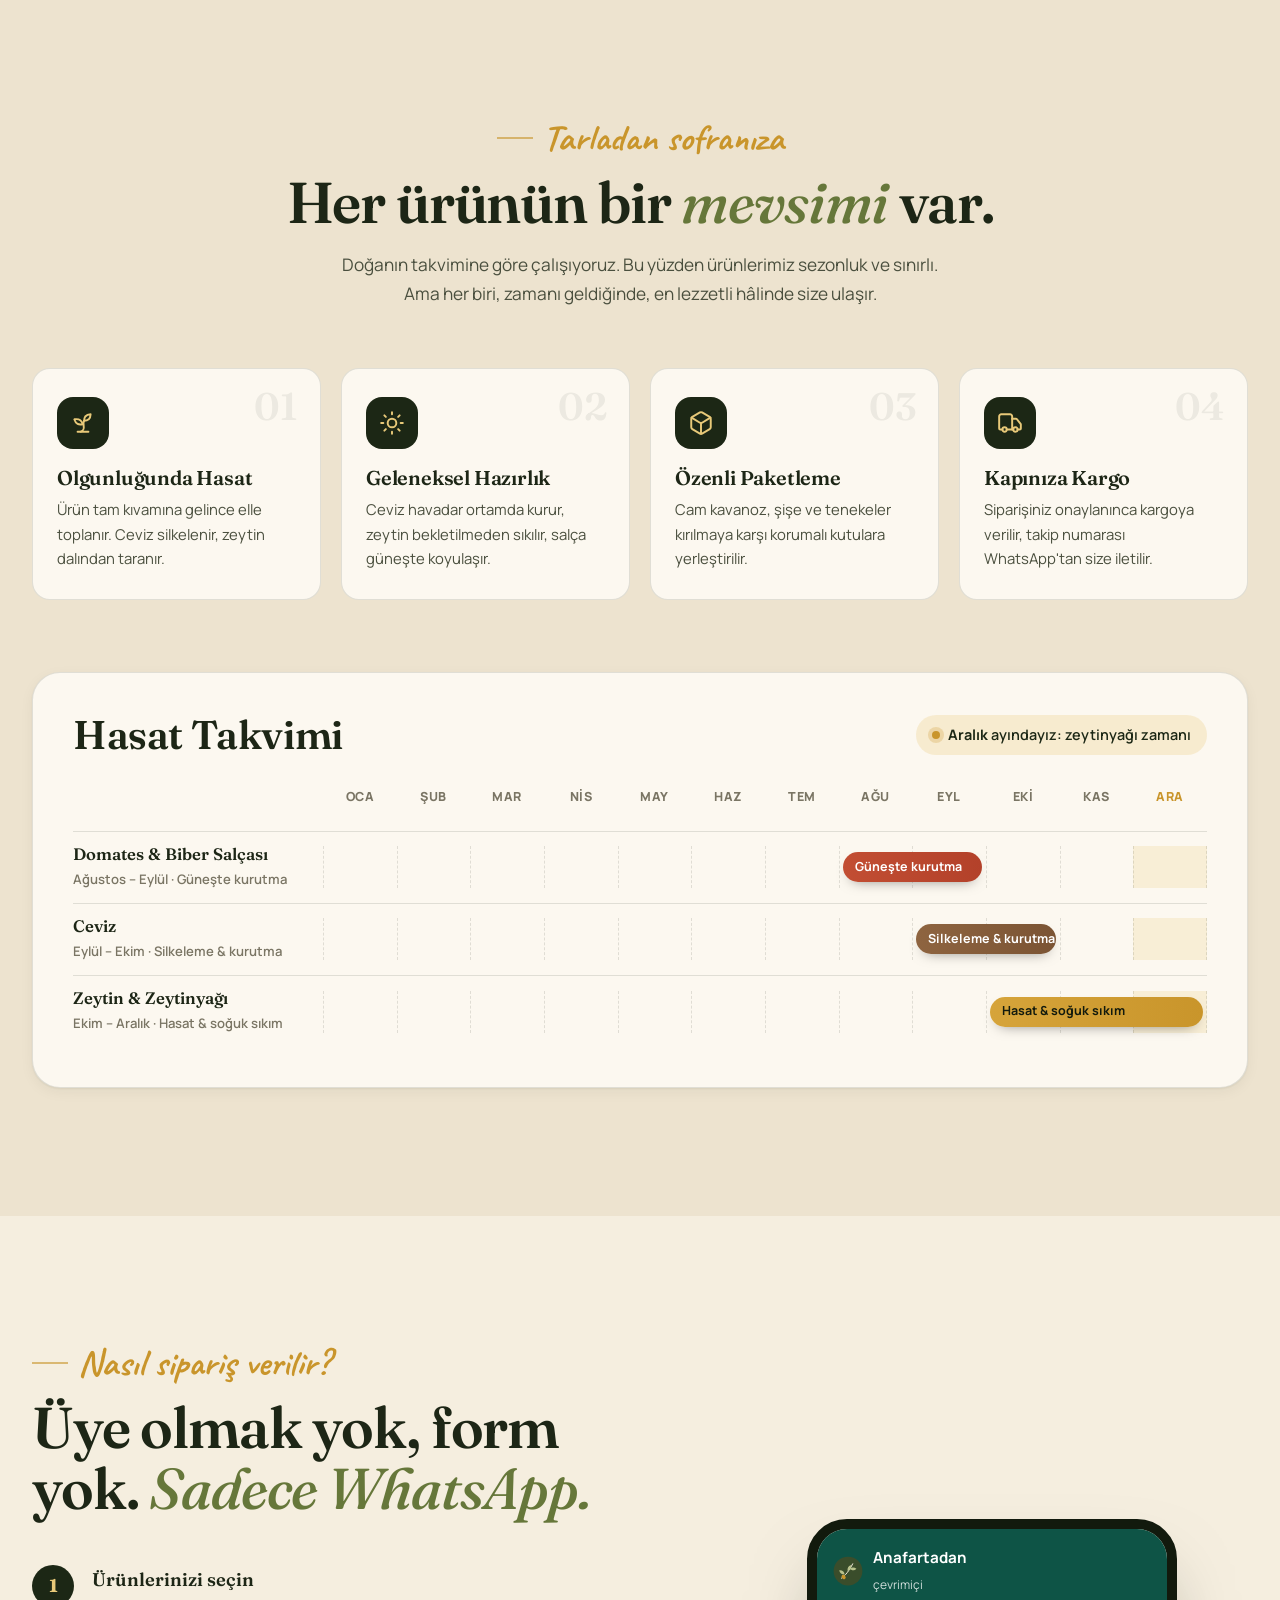
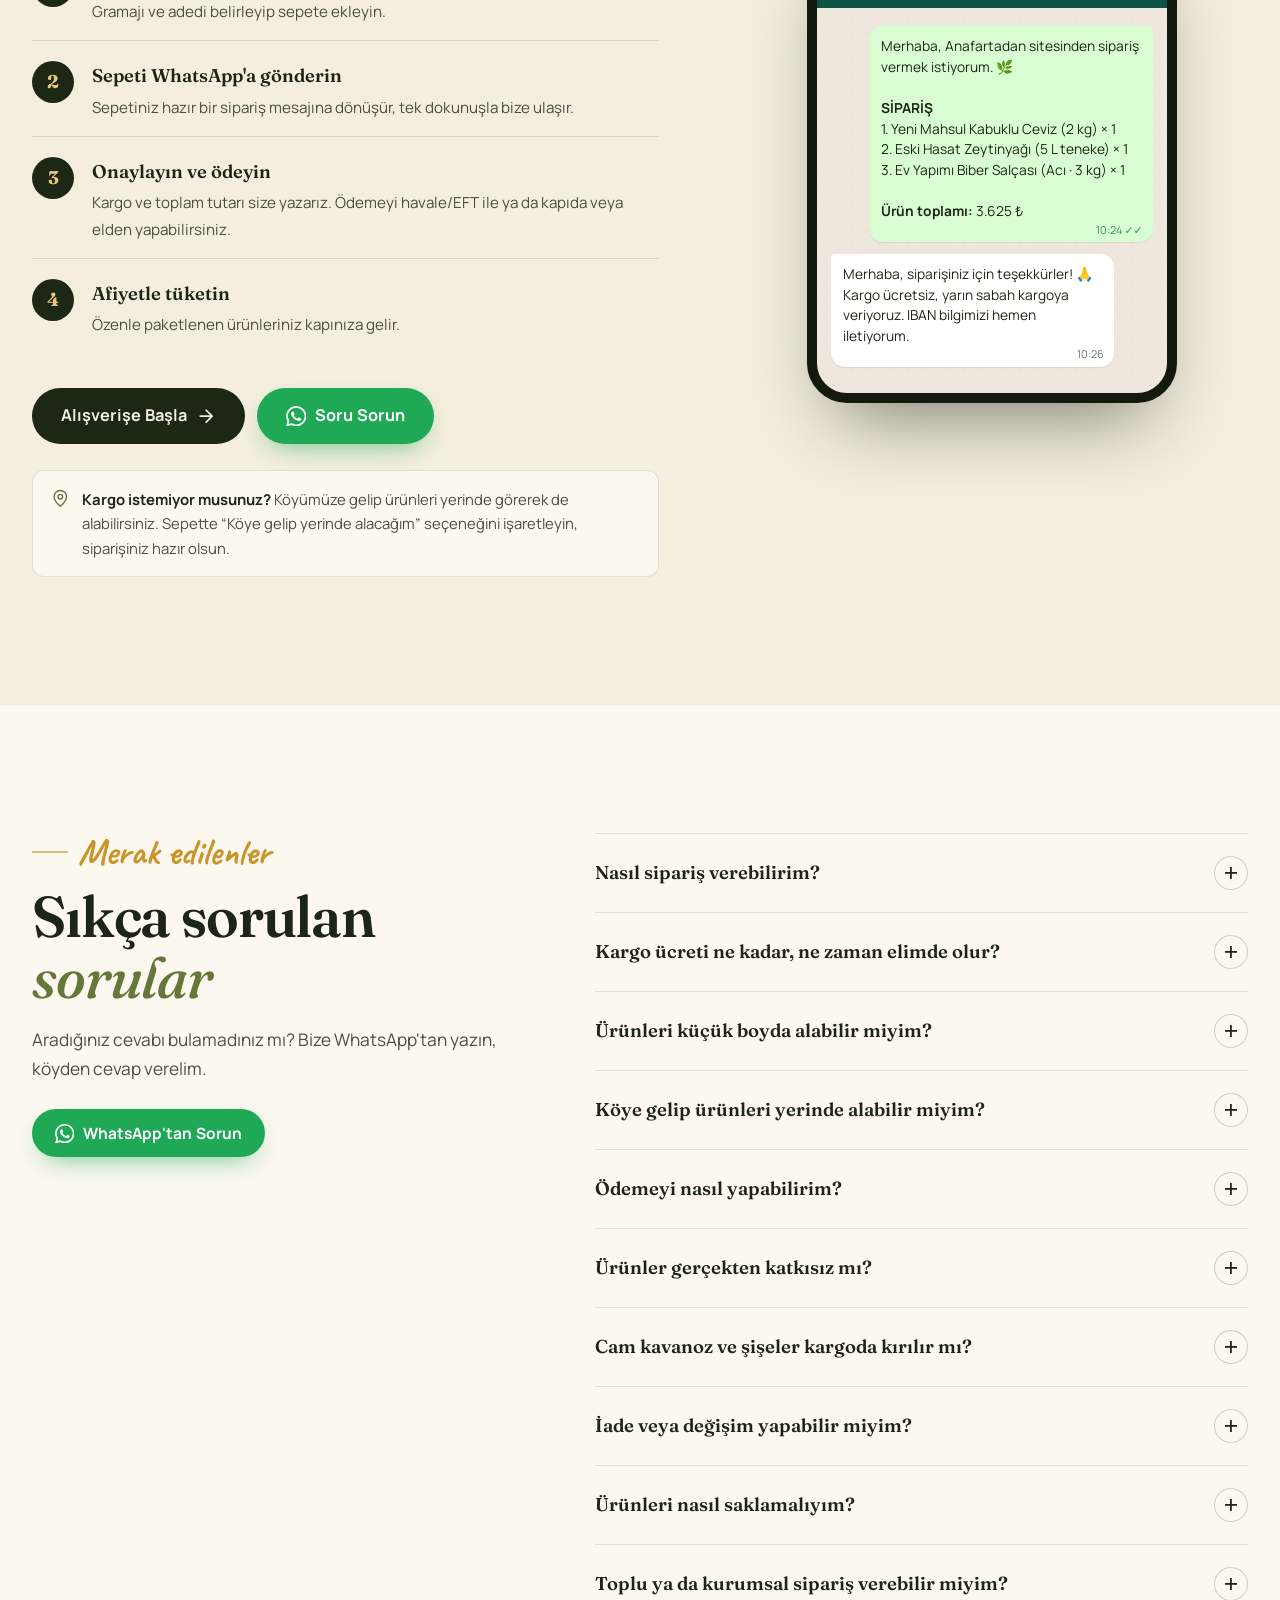
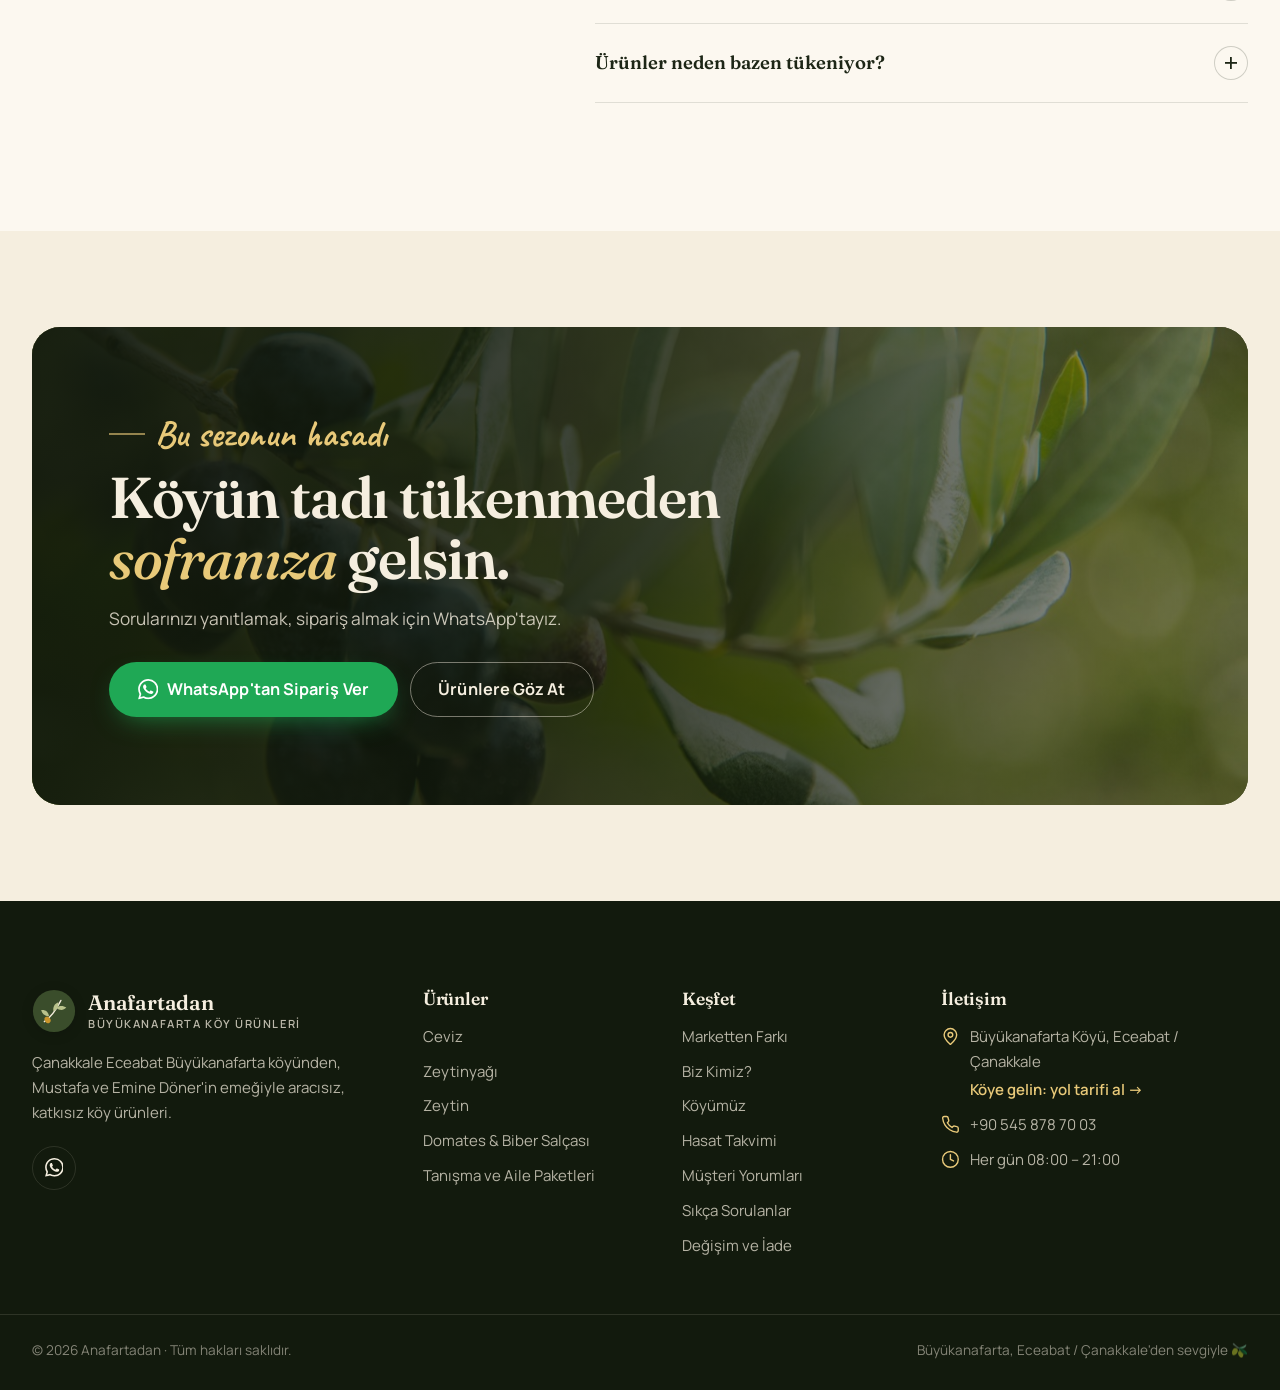
==== commit e2905157: "Yeni mahsul ceviz kilosu 300 TL'den 250 TL'ye düştü - Üstü çizili eski fiyat kartta, kapak kartında " ====
--- a/index.html
+++ b/index.html
@@ -79,7 +79,7 @@
 <header class="site-header" id="siteHeader">
   <div class="announce">
     <div class="announce-track">
-      <span>🌳 Yeni mahsul ceviz stokta</span>
+      <span>🌳 Yeni mahsul ceviz 300 ₺'den 250 ₺'ye düştü</span>
       <span class="dot">•</span>
       <span>🫒 Yeni hasat zeytinyağı 10 Kasım'dan itibaren (tahmini)</span>
       <span class="dot">•</span>
@@ -422,7 +422,7 @@
             1. Yeni Mahsul Kabuklu Ceviz (2 kg) × 1<br>
             2. Eski Hasat Zeytinyağı (5 L teneke) × 1<br>
             3. Ev Yapımı Biber Salçası (Acı · 3 kg) × 1<br><br>
-            <b>Ürün toplamı:</b> 3.725 ₺
+            <b>Ürün toplamı:</b> 3.625 ₺
             <span class="time">10:24 ✓✓</span>
           </div>
           <div class="bubble in">
@@ -454,7 +454,7 @@
         </details>
         <details>
           <summary>Ürünleri küçük boyda alabilir miyim?</summary>
-          <p>Evet. Ceviz, zeytinyağı ve salçalarımızın küçük boyu var: 150 g kabuklu ceviz, 100 ml zeytinyağı, 200 g salça gibi. Fiyatlar, büyük boyların kilo ve litre fiyatına göre hesaplanır. Hepsinden biraz almak isterseniz <a href="#urunler">Tanışma Paketi</a>'ni seçebilirsiniz.</p>
+          <p>Evet. Ceviz, zeytinyağı ve salçalarımızın küçük boyu var: 200 g kabuklu ceviz, 100 ml zeytinyağı, 200 g salça gibi. Fiyatlar, büyük boyların kilo ve litre fiyatına göre hesaplanır. Hepsinden biraz almak isterseniz <a href="#urunler">Tanışma Paketi</a>'ni seçebilirsiniz.</p>
         </details>
         <details>
           <summary>Köye gelip ürünleri yerinde alabilir miyim?</summary>
